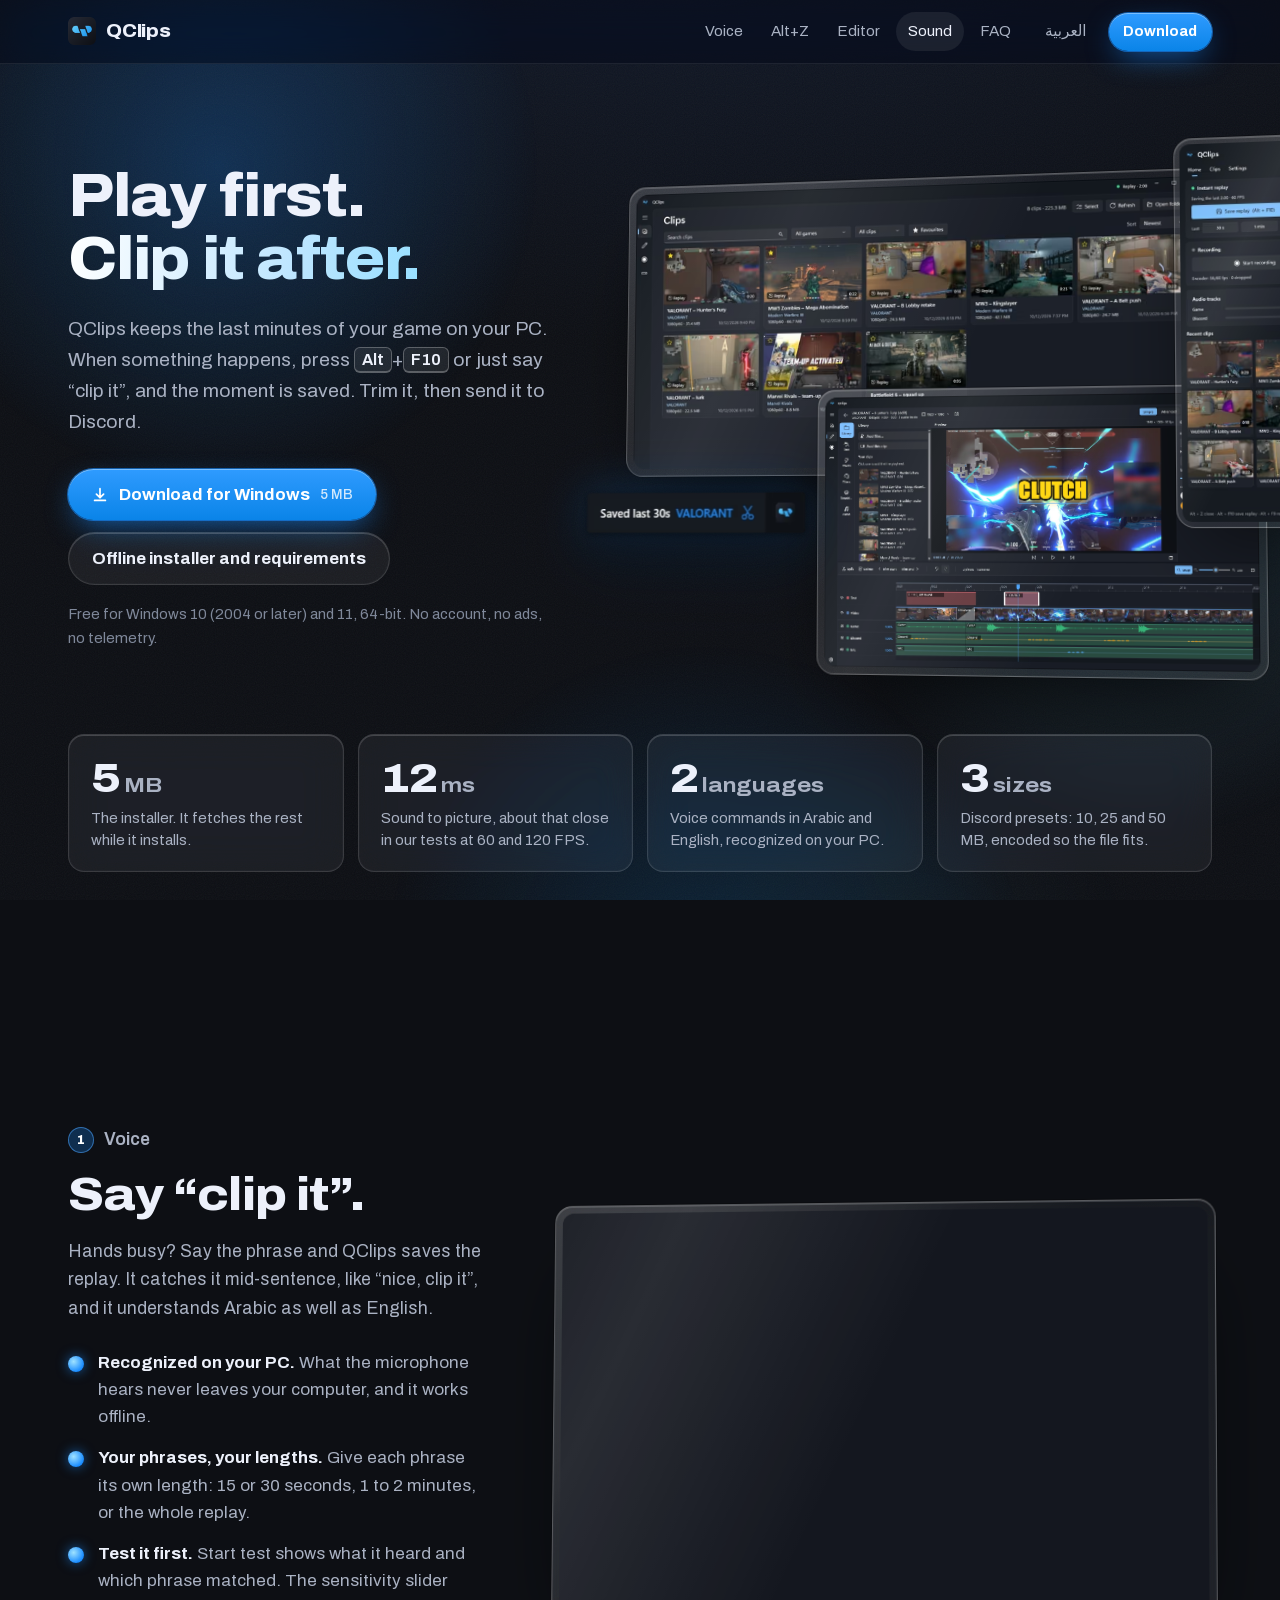
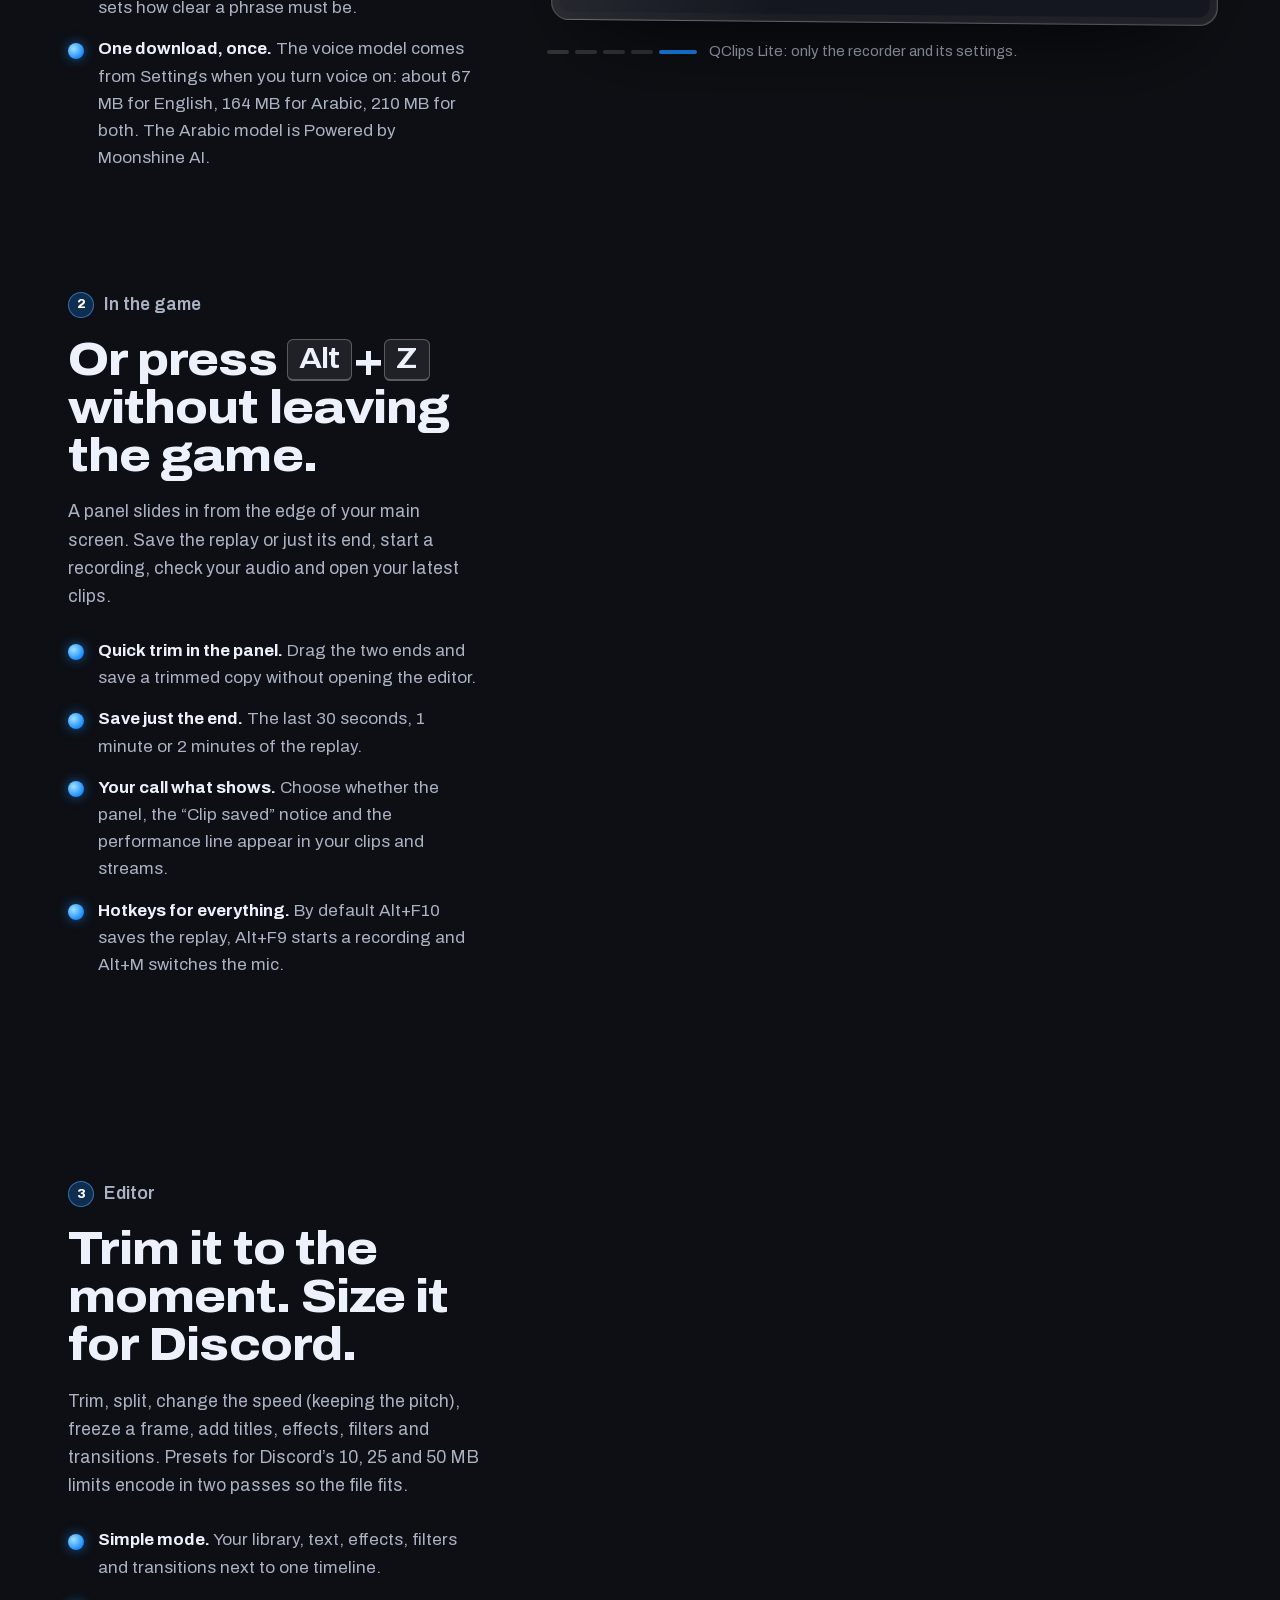
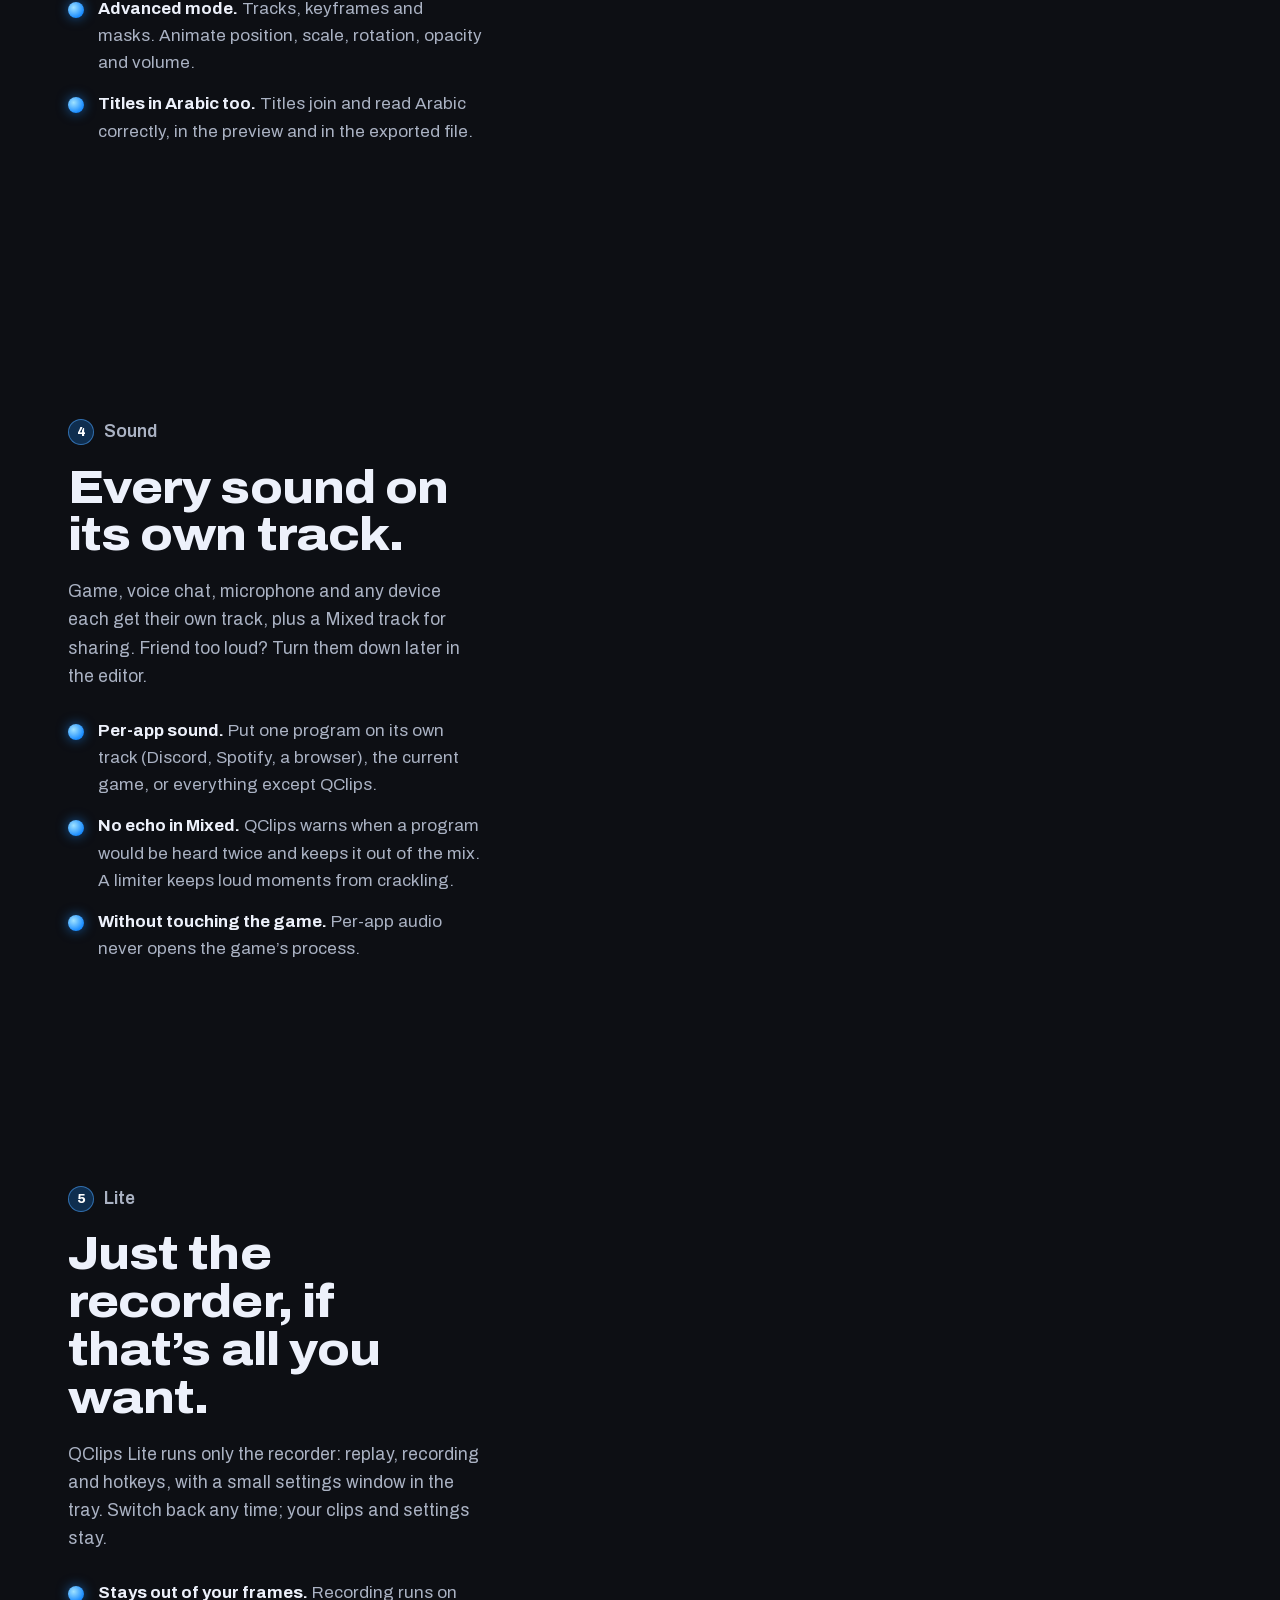
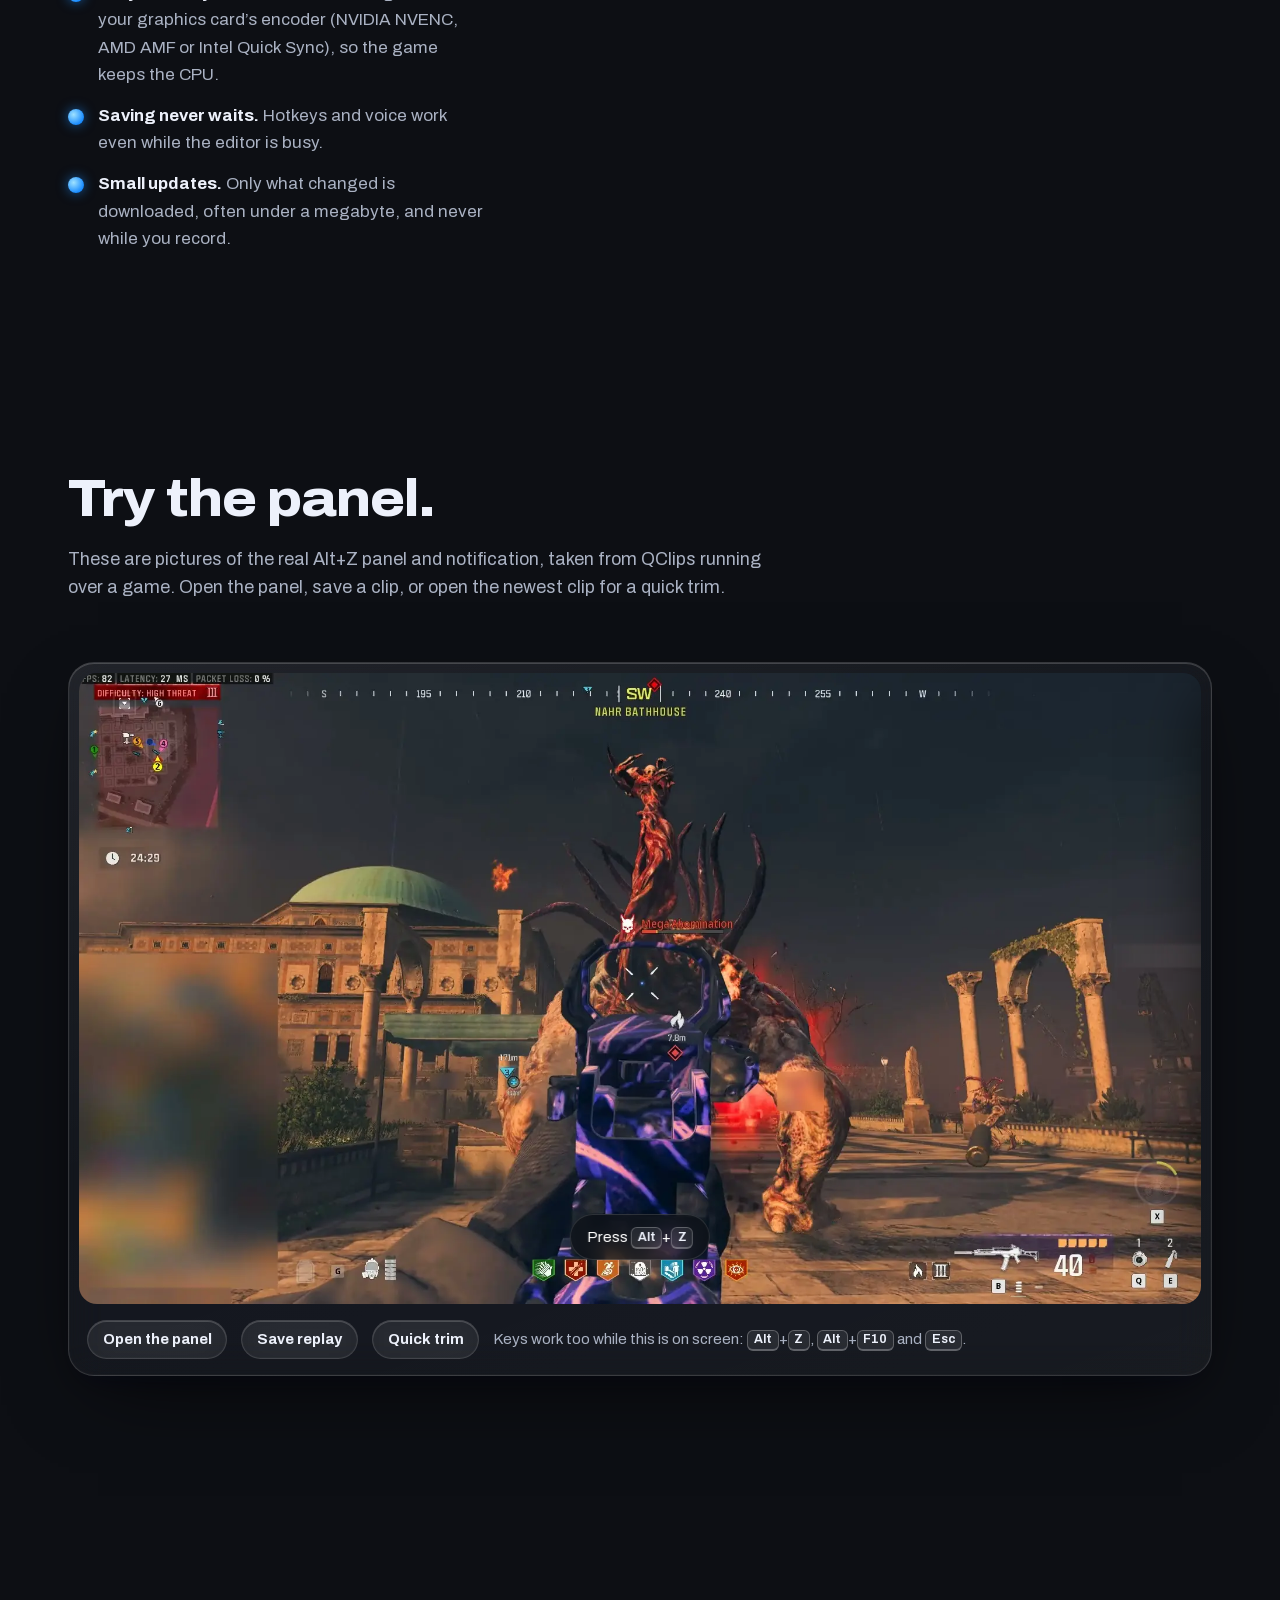
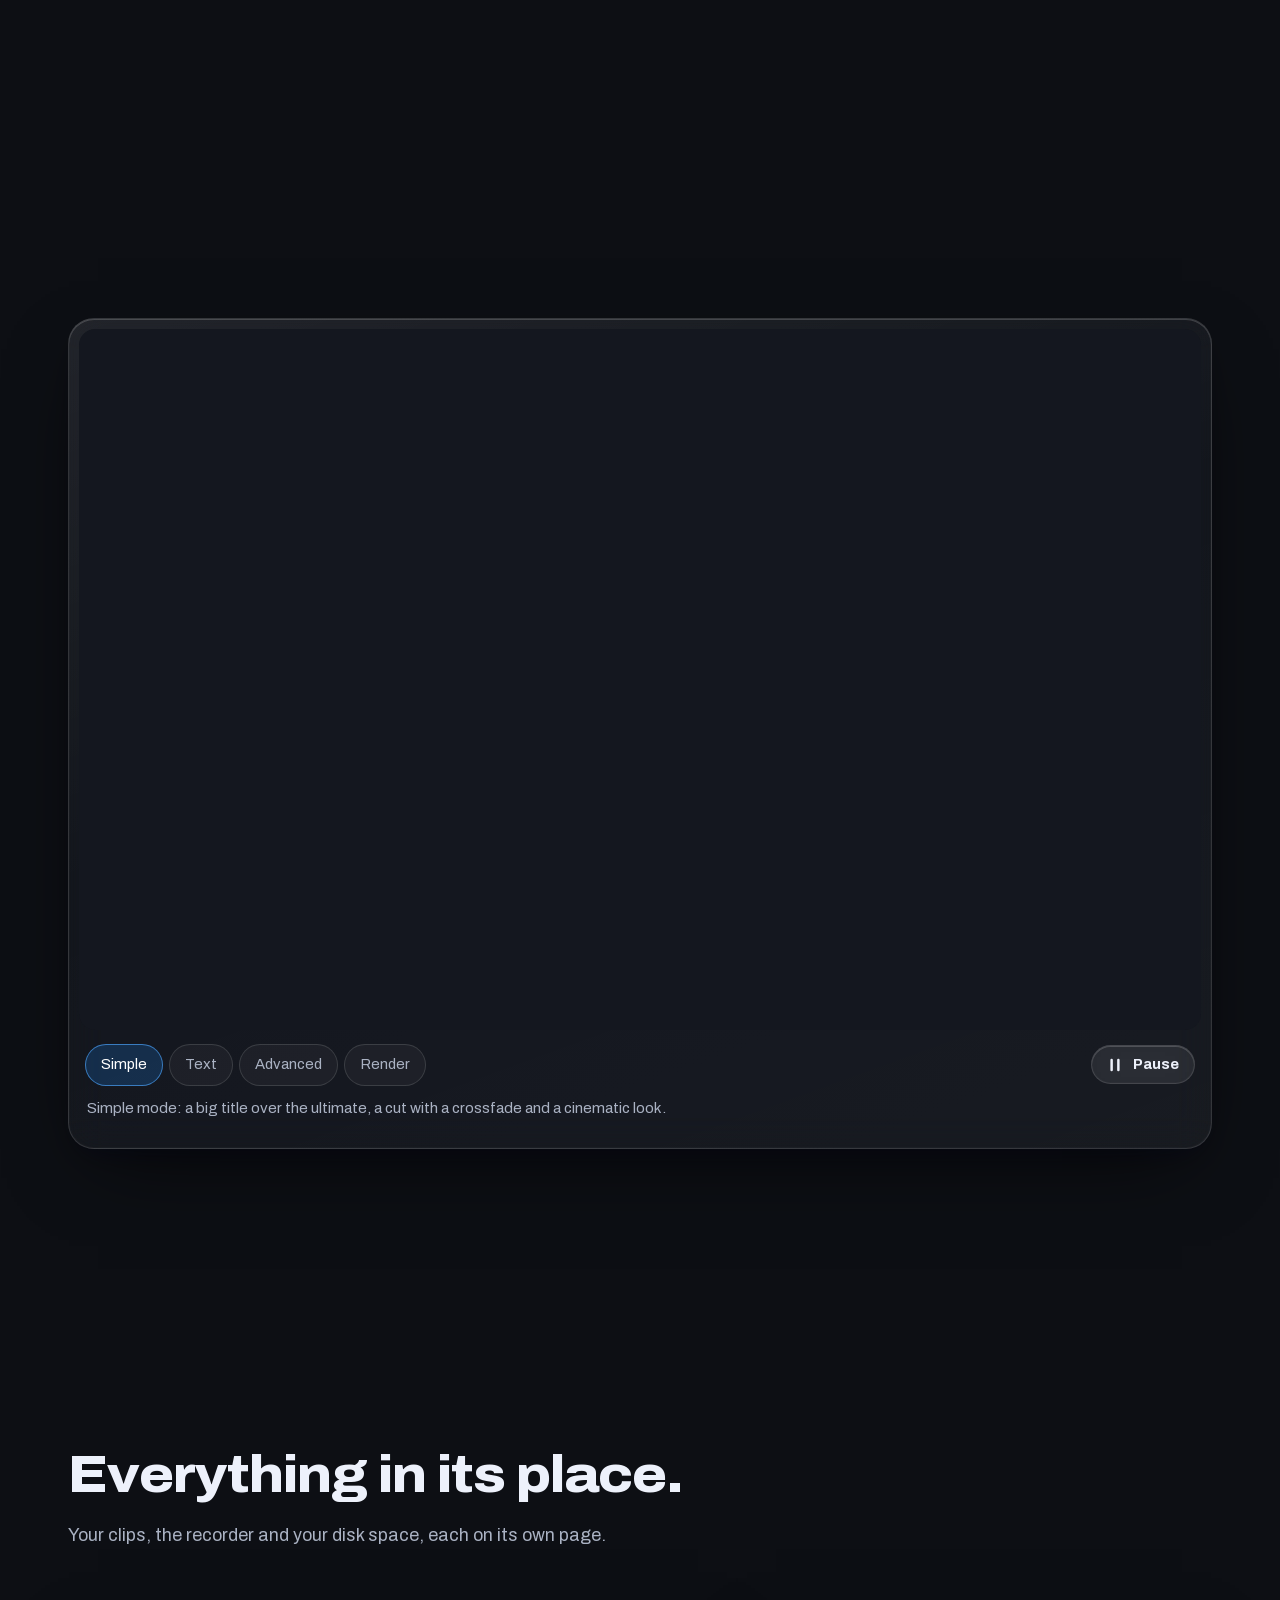
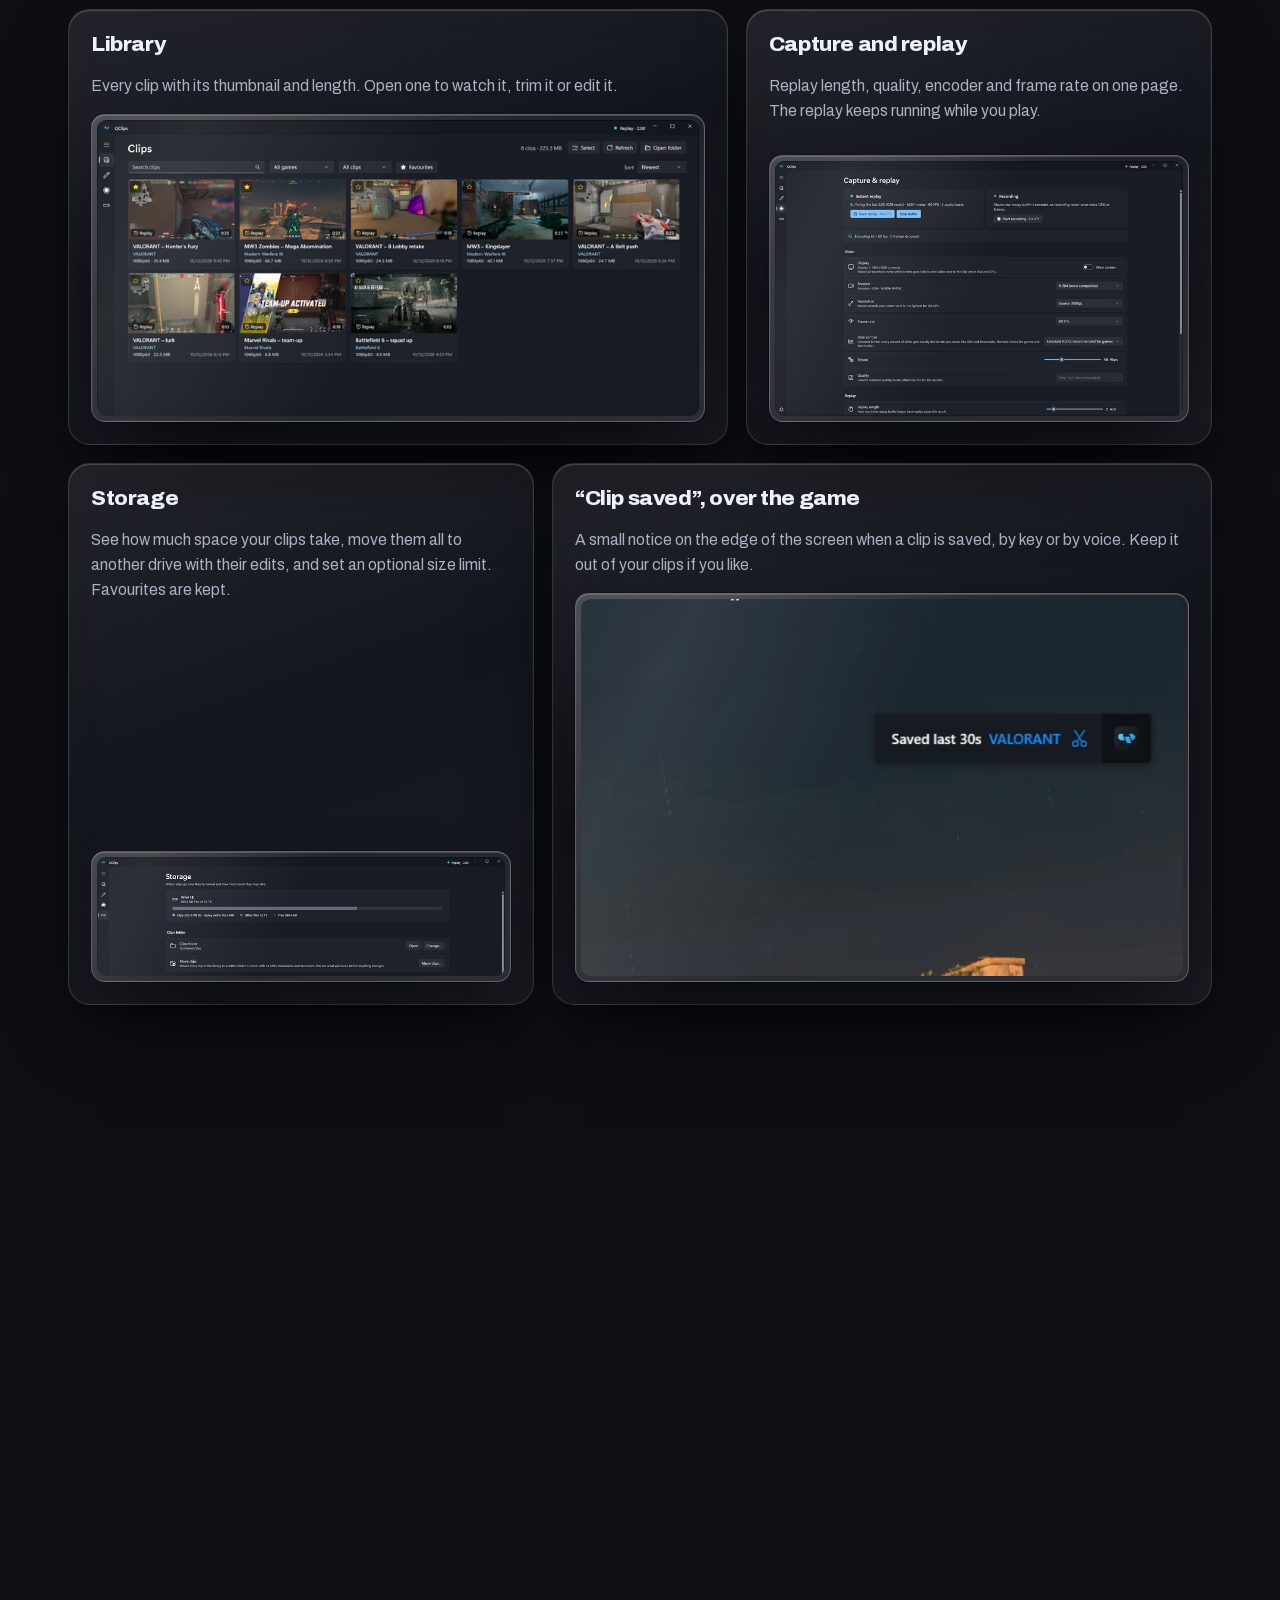
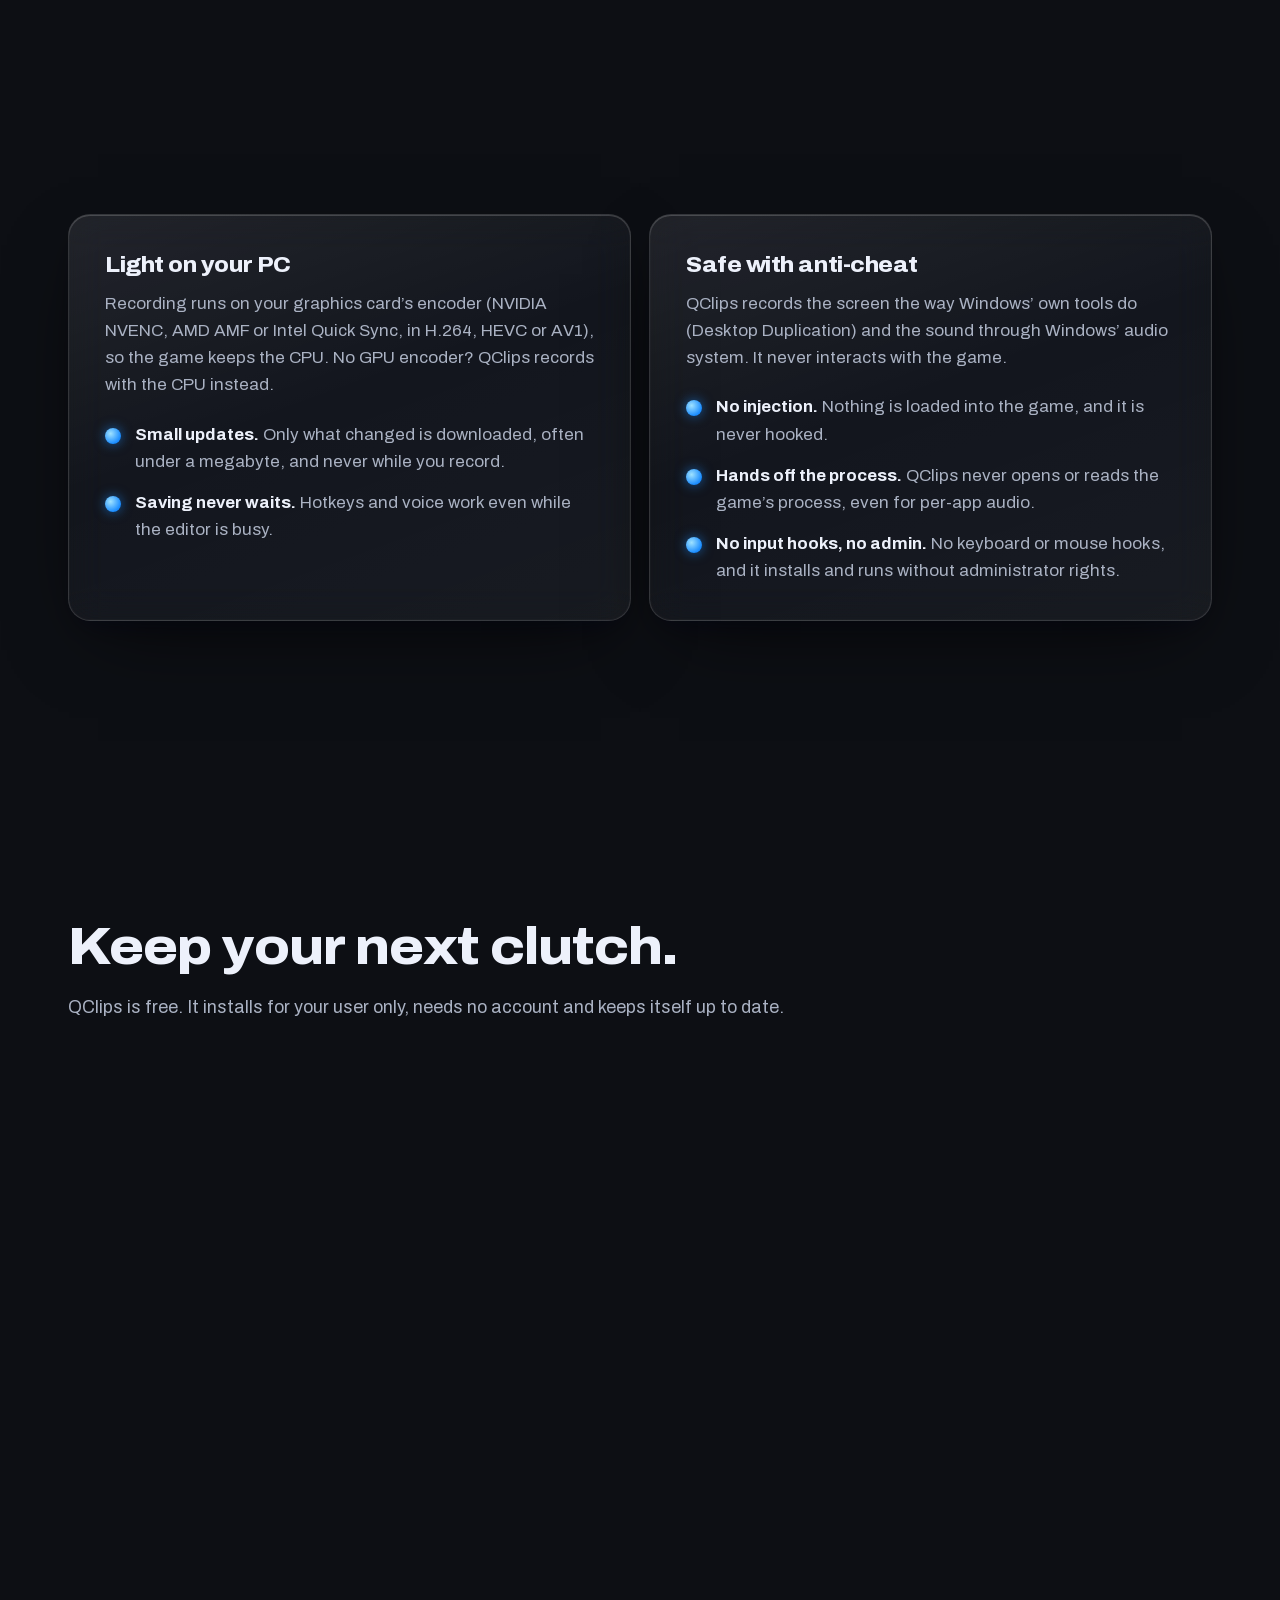
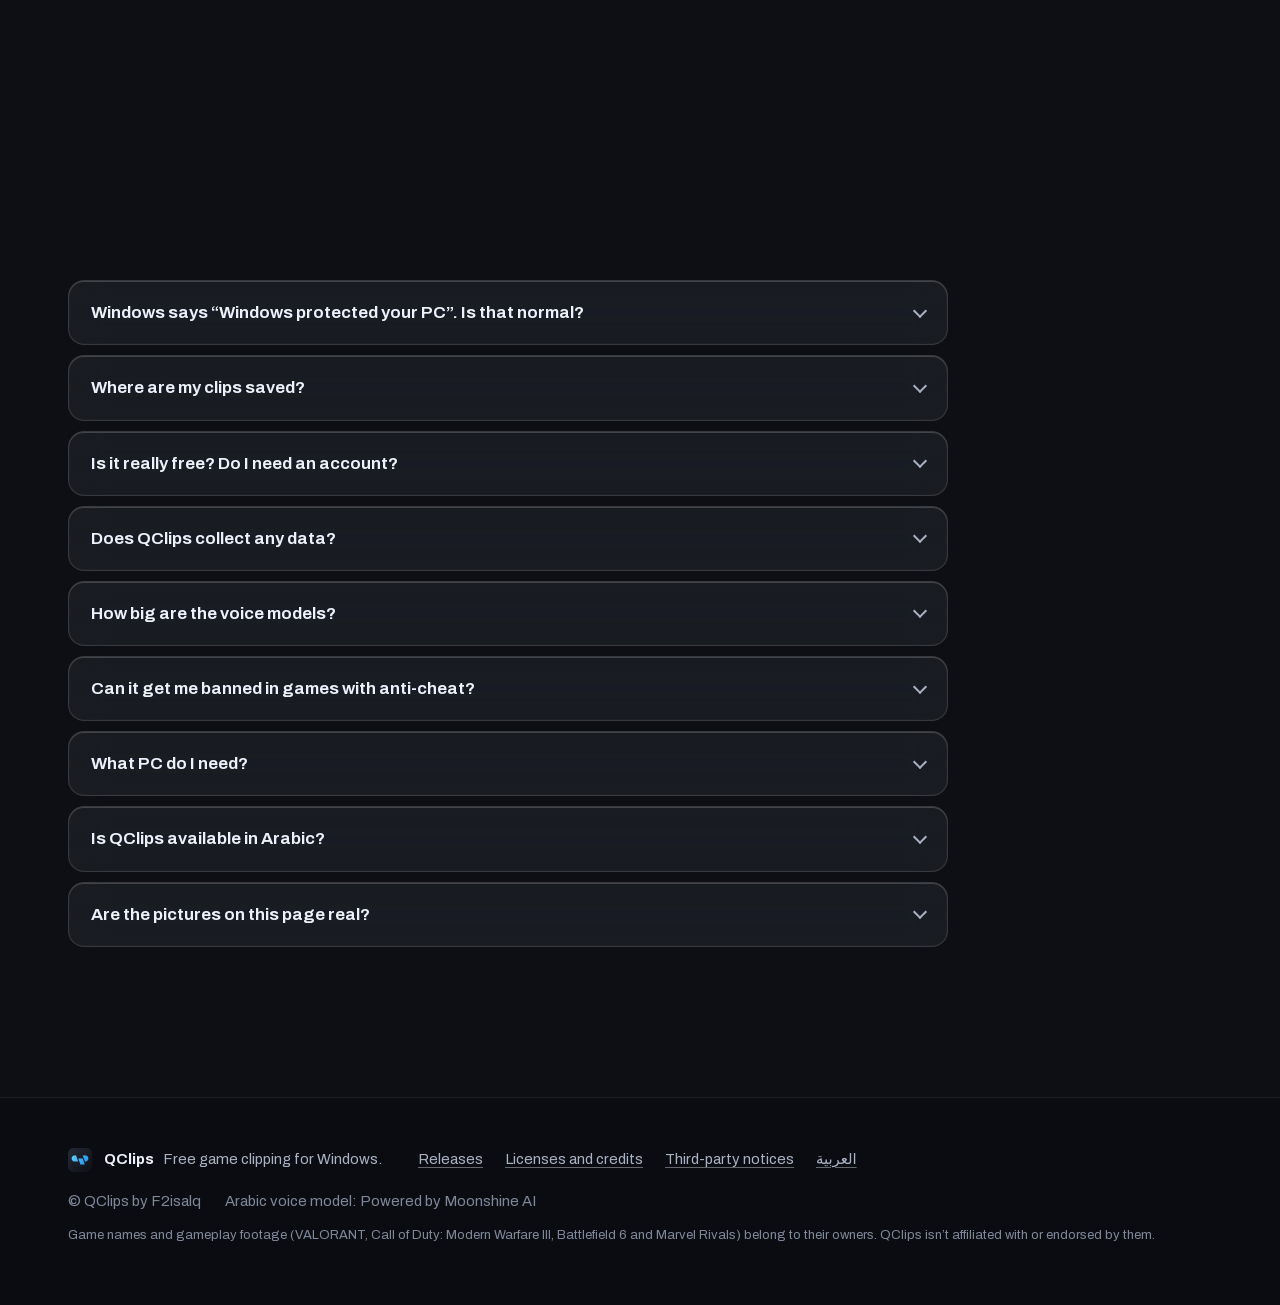
==== index.html @ ebc3fd8f "FAQ: all clips in one folder or a folder per game" ====
<!doctype html>
<html lang="en" dir="ltr">
<head>
<meta charset="utf-8">
<meta name="viewport" content="width=device-width, initial-scale=1">
<title>QClips: play first, clip it after. Free game clipping for Windows</title>
<meta name="description" content="QClips keeps the last minutes of your game on your PC. Press Alt+F10 or say “clip it” and the moment is saved, in Arabic or English. Trim it and size it for Discord. Free, no account, no telemetry.">
<meta name="theme-color" content="#0d0f14">
<meta name="color-scheme" content="dark">
<link rel="icon" href="favicon.ico" sizes="any">
<link rel="icon" href="favicon.svg" type="image/svg+xml">
<link rel="icon" href="favicon-32.png" type="image/png" sizes="32x32">
<link rel="apple-touch-icon" href="apple-touch-icon.png">
<link rel="alternate" hreflang="en" href="./">
<link rel="alternate" hreflang="ar" href="ar/">
<meta property="og:title" content="QClips: play first, clip it after">
<meta property="og:description" content="Free game clipping for Windows. It keeps the last minutes of your game; say “clip it” or press a key to save the moment, then trim it for Discord.">
<meta property="og:type" content="website">
<meta property="og:image" content="img/og.jpg">
<link rel="preload" href="fonts/archivo.woff2" as="font" type="font/woff2" crossorigin>
<link rel="stylesheet" href="css/site.css">
<script src="js/site.js" defer></script>
</head>
<body>
<a class="skip" href="#main">Skip to content</a>
<div class="aurora" aria-hidden="true"><i class="a1"></i><i class="a2"></i><i class="a3"></i><i class="a4"></i></div>

<header class="site-header">
  <div class="wrap">
    <a class="brand" href="./" aria-label="QClips home"><img src="img/logo.png" alt="" width="28" height="28">QClips</a>
    <nav class="nav" id="nav" aria-label="Main">
      <a href="#voice">Voice</a>
      <a href="#overlay">Alt+Z</a>
      <a href="#editor">Editor</a>
      <a href="#audio">Sound</a>
      <a href="#faq">FAQ</a>
    </nav>
    <a class="lang" href="ar/" hreflang="ar" lang="ar">العربية</a>
    <a class="btn primary sm" href="#download">Download</a>
    <button class="menu-btn" type="button" aria-controls="nav" aria-expanded="false" aria-label="Menu">
      <svg viewBox="0 0 20 20" aria-hidden="true"><path d="M3 6h14M3 14h14" stroke="currentColor" stroke-width="1.8" stroke-linecap="round"/></svg>
    </button>
  </div>
</header>

<main id="main">

<!-- Hero: the real app, layered in depth -->
<section class="hero" aria-labelledby="hero-title">
  <div class="wrap">
    <div class="hero-grid">
      <div class="hero-copy">
        <h1 id="hero-title"><span class="l">Play first.</span> <span class="l">Clip it after.</span></h1>
        <p class="lead">QClips keeps the last minutes of your game on your PC. When something happens, press <span class="keys"><kbd>Alt</kbd>+<kbd>F10</kbd></span> or just say “clip it”, and the moment is saved. Trim it, then send it to Discord.</p>
        <div class="cta">
          <a class="btn primary" href="https://github.com/F2isalq/QClips-Releases/releases/latest/download/QClips-Setup.exe">
            <svg viewBox="0 0 20 20" aria-hidden="true"><path d="M10 3v10m0 0l-4-4m4 4l4-4M4 16h12" fill="none" stroke="currentColor" stroke-width="1.9" stroke-linecap="round" stroke-linejoin="round"/></svg>
            Download for Windows <small>5 MB</small></a>
          <a class="btn ghost" href="#download">Offline installer and requirements</a>
        </div>
        <p class="fine">Free for Windows 10 (2004 or later) and 11, 64-bit. No account, no ads, no telemetry.</p>
      </div>

      <div class="stack" role="img" aria-label="Screenshots of QClips: the clip library, the editor with a big “CLUTCH” title over a clip, the Alt+Z panel and the “Saved last 30s” notification.">
        <div class="stack-in" id="stack">
          <div class="layer l-main"><div class="px" data-depth="30"><div class="screen">
            <picture><source type="image/avif" srcset="img/library-800.avif 793w, img/library-1600.avif 1586w" sizes="(max-width: 1060px) 86vw, 640px"><img src="img/library-800.webp" srcset="img/library-800.webp 793w, img/library-1600.webp 1586w" sizes="(max-width: 1060px) 86vw, 640px" width="1586" height="780" alt="" fetchpriority="high"></picture>
          </div></div></div>
          <div class="layer l-ed"><div class="px" data-depth="70"><div class="screen">
            <picture><source type="image/avif" srcset="img/editor-simple-800.avif 793w, img/editor-simple-1600.avif 1586w" sizes="(max-width: 1060px) 66vw, 480px"><img src="img/editor-simple-800.webp" srcset="img/editor-simple-800.webp 793w, img/editor-simple-1600.webp 1586w" sizes="(max-width: 1060px) 66vw, 480px" width="1586" height="993" alt=""></picture>
          </div></div></div>
          <div class="layer l-az"><div class="px" data-depth="110"><div class="screen">
            <picture><source type="image/avif" srcset="img/altz-panel-1x.avif 1x, img/altz-panel-2x.avif 2x"><img src="img/altz-panel-1x.webp" srcset="img/altz-panel-1x.webp 1x, img/altz-panel-2x.webp 2x" width="419" height="1080" alt=""></picture>
          </div></div></div>
          <div class="layer l-toast"><div class="px" data-depth="150"><span class="chip">
            <picture><source type="image/avif" srcset="img/toast.avif"><img src="img/toast.webp" srcset="img/toast.webp" width="344" height="84" alt=""></picture>
          </span></div></div>
        </div>
      </div>
    </div>

    <ul class="facts" aria-label="QClips in numbers">
      <li class="stat" data-reveal style="--i:0"><b><span class="num" data-count="5">5</span><small>MB</small></b><span>The installer. It fetches the rest while it installs.</span></li>
      <li class="stat" data-reveal style="--i:1"><b><span class="num" data-count="12">12</span><small>ms</small></b><span>Sound to picture, about that close in our tests at 60 and 120 FPS.</span></li>
      <li class="stat" data-reveal style="--i:2"><b><span class="num" data-count="2">2</span><small>languages</small></b><span>Voice commands in Arabic and English, recognized on your PC.</span></li>
      <li class="stat" data-reveal style="--i:3"><b><span class="num" data-count="3">3</span><small>sizes</small></b><span>Discord presets: 10, 25 and 50 MB, encoded so the file fits.</span></li>
    </ul>
  </div>
</section>

<!-- The tour: one glass screen that changes as you read -->
<section class="tour" aria-label="What QClips does">
  <div class="wrap tour-grid">
    <div class="steps">

      <article class="step" id="voice" aria-labelledby="voice-title">
        <p class="step-num"><i>1</i>Voice</p>
        <h2 id="voice-title">Say “clip it”.</h2>
        <p>Hands busy? Say the phrase and QClips saves the replay. It catches it mid-sentence, like “nice, clip it”, and it understands Arabic as well as English.</p>
        <ul class="ticks">
          <li><b>Recognized on your PC.</b> What the microphone hears never leaves your computer, and it works offline.</li>
          <li><b>Your phrases, your lengths.</b> Give each phrase its own length: 15 or 30 seconds, 1 to 2 minutes, or the whole replay.</li>
          <li><b>Test it first.</b> Start test shows what it heard and which phrase matched. The sensitivity slider sets how clear a phrase must be.</li>
          <li><b>One download, once.</b> The voice model comes from Settings when you turn voice on: about 67 MB for English, 164 MB for Arabic, 210 MB for both. The Arabic model is Powered by Moonshine AI.</li>
        </ul>
        <div class="shot-sm screen"><picture><source type="image/avif" srcset="img/settings-voice-800.avif 793w, img/settings-voice-1600.avif 1586w" sizes="92vw"><img src="img/settings-voice-800.webp" srcset="img/settings-voice-800.webp 793w, img/settings-voice-1600.webp 1586w" sizes="92vw" width="1586" height="993" loading="lazy" decoding="async" alt="QClips Settings, Voice commands: the phrases “clip it” and “clip that” with their lengths, the microphone, sensitivity and a Start test button."></picture></div>
      </article>

      <article class="step" id="overlay" aria-labelledby="overlay-title">
        <p class="step-num"><i>2</i>In the game</p>
        <h2 id="overlay-title">Or press <span class="keys"><kbd>Alt</kbd>+<kbd>Z</kbd></span> without leaving the game.</h2>
        <p>A panel slides in from the edge of your main screen. Save the replay or just its end, start a recording, check your audio and open your latest clips.</p>
        <ul class="ticks">
          <li><b>Quick trim in the panel.</b> Drag the two ends and save a trimmed copy without opening the editor.</li>
          <li><b>Save just the end.</b> The last 30 seconds, 1 minute or 2 minutes of the replay.</li>
          <li><b>Your call what shows.</b> Choose whether the panel, the “Clip saved” notice and the performance line appear in your clips and streams.</li>
          <li><b>Hotkeys for everything.</b> By default Alt+F10 saves the replay, Alt+F9 starts a recording and Alt+M switches the mic.</li>
        </ul>
        <div class="shot-sm screen"><picture><source type="image/avif" srcset="img/altz-open-960.avif 960w, img/altz-open-1920.avif 1920w" sizes="92vw"><img src="img/altz-open-960.webp" srcset="img/altz-open-960.webp 960w, img/altz-open-1920.webp 1920w" sizes="92vw" width="1920" height="1080" loading="lazy" decoding="async" alt="The Alt+Z panel open on the right edge of the screen over Call of Duty: Modern Warfare III Zombies, with Instant replay, Recording, Audio tracks and Recent clips."></picture></div>
      </article>

      <article class="step" id="editor" aria-labelledby="editor-title">
        <p class="step-num"><i>3</i>Editor</p>
        <h2 id="editor-title">Trim it to the moment. Size it for Discord.</h2>
        <p>Trim, split, change the speed (keeping the pitch), freeze a frame, add titles, effects, filters and transitions. Presets for Discord’s 10, 25 and 50 MB limits encode in two passes so the file fits.</p>
        <ul class="ticks">
          <li><b>Simple mode.</b> Your library, text, effects, filters and transitions next to one timeline.</li>
          <li><b>Advanced mode.</b> Tracks, keyframes and masks. Animate position, scale, rotation, opacity and volume.</li>
          <li><b>Titles in Arabic too.</b> Titles join and read Arabic correctly, in the preview and in the exported file.</li>
        </ul>
        <div class="shot-sm screen"><picture><source type="image/avif" srcset="img/editor-simple-800.avif 793w, img/editor-simple-1600.avif 1586w" sizes="92vw"><img src="img/editor-simple-800.webp" srcset="img/editor-simple-800.webp 793w, img/editor-simple-1600.webp 1586w" sizes="92vw" width="1586" height="993" loading="lazy" decoding="async" alt="The QClips editor in Simple mode: a “CLUTCH” title over a VALORANT clip at Sova’s Hunter’s Fury, a lower third, and a timeline with a cut, a crossfade and the audio tracks."></picture></div>
      </article>

      <article class="step" id="audio" aria-labelledby="audio-title">
        <p class="step-num"><i>4</i>Sound</p>
        <h2 id="audio-title">Every sound on its own track.</h2>
        <p>Game, voice chat, microphone and any device each get their own track, plus a Mixed track for sharing. Friend too loud? Turn them down later in the editor.</p>
        <ul class="ticks">
          <li><b>Per-app sound.</b> Put one program on its own track (Discord, Spotify, a browser), the current game, or everything except QClips.</li>
          <li><b>No echo in Mixed.</b> QClips warns when a program would be heard twice and keeps it out of the mix. A limiter keeps loud moments from crackling.</li>
          <li><b>Without touching the game.</b> Per-app audio never opens the game’s process.</li>
        </ul>
        <div class="shot-sm screen"><picture><source type="image/avif" srcset="img/editor-advanced-800.avif 793w, img/editor-advanced-1600.avif 1586w" sizes="92vw"><img src="img/editor-advanced-800.webp" srcset="img/editor-advanced-800.webp 793w, img/editor-advanced-1600.webp 1586w" sizes="92vw" width="1586" height="993" loading="lazy" decoding="async" alt="The editor in Advanced mode with keyframes on the video and the Mixed, Game, Discord and Mic tracks on the timeline."></picture></div>
      </article>

      <article class="step" id="lite" aria-labelledby="lite-title">
        <p class="step-num"><i>5</i>Lite</p>
        <h2 id="lite-title">Just the recorder, if that’s all you want.</h2>
        <p>QClips Lite runs only the recorder: replay, recording and hotkeys, with a small settings window in the tray. Switch back any time; your clips and settings stay.</p>
        <ul class="ticks">
          <li><b>Stays out of your frames.</b> Recording runs on your graphics card’s encoder (NVIDIA NVENC, AMD AMF or Intel Quick Sync), so the game keeps the CPU.</li>
          <li><b>Saving never waits.</b> Hotkeys and voice work even while the editor is busy.</li>
          <li><b>Small updates.</b> Only what changed is downloaded, often under a megabyte, and never while you record.</li>
        </ul>
        <div class="shot-sm screen"><picture><source type="image/avif" srcset="img/lite-800.avif 593w, img/lite-1600.avif 1186w" sizes="92vw"><img src="img/lite-800.webp" srcset="img/lite-800.webp 593w, img/lite-1600.webp 1186w" sizes="92vw" width="1186" height="793" loading="lazy" decoding="async" alt="QClips Lite: the recorder’s settings window with Instant replay, Recording and the video settings."></picture></div>
      </article>
    </div>

    <div class="stage" id="stage" aria-hidden="true">
      <div class="stage-in">
        <div class="screen">
          <div class="frames">
            <img src="img/settings-voice-1600.webp" srcset="img/settings-voice-800.webp 793w, img/settings-voice-1600.webp 1586w" sizes="(max-width: 1240px) 90vw, 1100px" width="1586" height="993" alt="" decoding="async" class="on" style="--z:1.42;--o:50% 22%" data-cap="Settings, Voice commands: your phrases, their lengths and Start test.">
            <img src="img/altz-open-1920.webp" srcset="img/altz-open-960.webp 960w, img/altz-open-1920.webp 1920w" sizes="(max-width: 1240px) 90vw, 1100px" width="1920" height="1080" alt="" decoding="async" loading="lazy" class="right" style="--z:1.45;--o:100% 25%" data-cap="The Alt+Z panel over a game, on the edge of its screen.">
            <img src="img/editor-simple-1600.webp" srcset="img/editor-simple-800.webp 793w, img/editor-simple-1600.webp 1586w" sizes="(max-width: 1240px) 90vw, 1100px" width="1586" height="993" alt="" decoding="async" loading="lazy" data-cap="The editor, Simple mode: a title over the ultimate.">
            <img src="img/editor-advanced-1600.webp" srcset="img/editor-advanced-800.webp 793w, img/editor-advanced-1600.webp 1586w" sizes="(max-width: 1240px) 90vw, 1100px" width="1586" height="993" alt="" decoding="async" loading="lazy" style="--z:1.6;--o:0 100%" data-cap="Advanced mode: keyframes, and every sound on its own track.">
            <img style="--z:1.12;--o:0 0" src="img/lite-1600.webp" srcset="img/lite-800.webp 593w, img/lite-1600.webp 1186w" sizes="(max-width: 1240px) 90vw, 1100px" width="1186" height="793" alt="" decoding="async" loading="lazy" data-cap="QClips Lite: only the recorder and its settings.">
          </div>
        </div>
        <p class="stage-cap"><span class="dots"><i class="on"></i><i></i><i></i><i></i><i></i></span><span id="stageCap">Settings, Voice commands: your phrases, their lengths and Start test.</span></p>
      </div>
    </div>
  </div>
</section>

<!-- Alt+Z, for real: the captured panel over the captured game -->
<section class="sec" id="try" aria-labelledby="try-title">
  <div class="wrap">
    <div class="sec-head" data-reveal>
      <h2 id="try-title">Try the panel.</h2>
      <p>These are pictures of the real Alt+Z panel and notification, taken from QClips running over a game. Open the panel, save a clip, or open the newest clip for a quick trim.</p>
    </div>
    <div class="glass az" data-reveal>
      <div class="az-screen" id="azScreen">
        <img class="az-game" src="img/altz-scene-960.webp" srcset="img/altz-scene-960.webp 960w, img/altz-scene-1920.webp 1920w" sizes="(max-width: 1240px) 94vw, 1180px" width="1920" height="1080" loading="lazy" decoding="async" alt="">
        <div class="az-player" aria-hidden="true"><img src="img/altz-player-1x.webp" srcset="img/altz-player-1x.webp 1x, img/altz-player-2x.webp 2x" width="1609" height="1080" loading="lazy" decoding="async" alt=""></div>
        <div class="az-panel" aria-hidden="true"><img src="img/altz-panel-1x.webp" srcset="img/altz-panel-1x.webp 1x, img/altz-panel-2x.webp 2x" width="419" height="1080" loading="lazy" decoding="async" alt=""></div>
        <div class="az-toast" aria-hidden="true"><img src="img/toast.webp" srcset="img/toast.webp" width="344" height="84" loading="lazy" decoding="async" alt=""></div>
        <p class="az-hint" aria-hidden="true">Press <kbd>Alt</kbd>+<kbd>Z</kbd></p>
      </div>
      <div class="az-ctl">
        <button class="btn ghost sm" id="azBtn" type="button" aria-pressed="false"><span>Open the panel</span></button>
        <button class="btn ghost sm" id="azSave" type="button">Save replay</button>
        <button class="btn ghost sm" id="azTrim" type="button" aria-pressed="false">Quick trim</button>
        <span>Keys work too while this is on screen: <kbd>Alt</kbd>+<kbd>Z</kbd>, <kbd>Alt</kbd>+<kbd>F10</kbd> and <kbd>Esc</kbd>.</span>
      </div>
      <p class="sr-only" role="status" aria-live="polite" id="azStatus"></p>
    </div>
  </div>
</section>

<!-- The editor, screen by screen -->
<section class="sec" id="editing" aria-labelledby="editing-title">
  <div class="wrap">
    <div class="sec-head" data-reveal>
      <h2 id="editing-title">The editor, screen by screen.</h2>
      <p>Start simple: pick a piece, add a title, choose a look. Switch to Advanced for tracks and keyframes; the edit comes with you. Then render it at the size Discord takes.</p>
    </div>
    <div class="glass reel" id="reel" data-reveal>
      <div class="reel-frames">
        <figure class="on" id="rf1" role="tabpanel" aria-labelledby="rt1" data-cap="Simple mode: a big title over the ultimate, a cut with a crossfade and a cinematic look.">
          <picture><source type="image/avif" srcset="img/editor-simple-800.avif 793w, img/editor-simple-1600.avif 1586w" sizes="(max-width: 1240px) 94vw, 1180px"><img src="img/editor-simple-800.webp" srcset="img/editor-simple-800.webp 793w, img/editor-simple-1600.webp 1586w" sizes="(max-width: 1240px) 94vw, 1180px" width="1586" height="993" loading="lazy" decoding="async" alt="The editor in Simple mode with a “CLUTCH” title over a VALORANT clip and its timeline."></picture>
        </figure>
        <figure id="rf2" role="tabpanel" aria-labelledby="rt2" data-cap="The Text panel: titles, lower thirds, kill feeds, subtitles and more, ready to drop on the clip.">
          <picture><source type="image/avif" srcset="img/editor-text-800.avif 793w, img/editor-text-1600.avif 1586w" sizes="(max-width: 1240px) 94vw, 1180px"><img src="img/editor-text-800.webp" srcset="img/editor-text-800.webp 793w, img/editor-text-1600.webp 1586w" sizes="(max-width: 1240px) 94vw, 1180px" width="1586" height="993" loading="lazy" decoding="async" alt="The Simple editor’s Text panel with its title styles."></picture>
        </figure>
        <figure id="rf3" role="tabpanel" aria-labelledby="rt3" data-cap="Advanced mode: keyframes for zoom and fade on the video, a text track and every audio track.">
          <picture><source type="image/avif" srcset="img/editor-advanced-800.avif 793w, img/editor-advanced-1600.avif 1586w" sizes="(max-width: 1240px) 94vw, 1180px"><img src="img/editor-advanced-800.webp" srcset="img/editor-advanced-800.webp 793w, img/editor-advanced-1600.webp 1586w" sizes="(max-width: 1240px) 94vw, 1180px" width="1586" height="993" loading="lazy" decoding="async" alt="The editor in Advanced mode with keyframes and the Text, Video, Mixed, Game, Discord and Mic tracks."></picture>
        </figure>
        <figure id="rf4" role="tabpanel" aria-labelledby="rt4" data-cap="Render video: Original, High, 1080p60 and Discord 10, 25 and 50 MB.">
          <picture><source type="image/avif" srcset="img/render-800.avif 793w, img/render-1600.avif 1586w" sizes="(max-width: 1240px) 94vw, 1180px"><img src="img/render-800.webp" srcset="img/render-800.webp 793w, img/render-1600.webp 1586w" sizes="(max-width: 1240px) 94vw, 1180px" width="1586" height="993" loading="lazy" decoding="async" alt="The Render video dialog with the Discord 10 MB preset selected."></picture>
        </figure>
      </div>
      <div class="reel-bar">
        <div class="reel-tabs" role="tablist" aria-label="Editor screens">
          <button role="tab" type="button" id="rt1" aria-controls="rf1" aria-selected="true">Simple<i></i></button>
          <button role="tab" type="button" id="rt2" aria-controls="rf2" aria-selected="false" tabindex="-1">Text<i></i></button>
          <button role="tab" type="button" id="rt3" aria-controls="rf3" aria-selected="false" tabindex="-1">Advanced<i></i></button>
          <button role="tab" type="button" id="rt4" aria-controls="rf4" aria-selected="false" tabindex="-1">Render<i></i></button>
        </div>
        <button class="btn ghost sm reel-pause" id="reelPause" type="button" aria-pressed="false">
          <svg class="ic-pause" viewBox="0 0 16 16" aria-hidden="true"><path d="M5 3.5v9M11 3.5v9" stroke="currentColor" stroke-width="2.2" stroke-linecap="round"/></svg>
          <svg class="ic-play" viewBox="0 0 16 16" aria-hidden="true" style="display:none"><path d="M5 3.2v9.6L12.5 8z" fill="currentColor"/></svg>
          <span>Pause</span></button>
      </div>
      <p class="reel-cap" id="reelCap" aria-hidden="true">Simple mode: a big title over the ultimate, a cut with a crossfade and a cinematic look.</p>
    </div>
  </div>
</section>

<!-- The rest of the app -->
<section class="sec" id="app" aria-labelledby="app-title">
  <div class="wrap">
    <div class="sec-head" data-reveal>
      <h2 id="app-title">Everything in its place.</h2>
      <p>Your clips, the recorder and your disk space, each on its own page.</p>
    </div>
    <div class="bento">
      <article class="glass card b-lib" data-reveal data-tilt style="--i:0">
        <h3>Library</h3>
        <p>Every clip with its thumbnail and length. Open one to watch it, trim it or edit it.</p>
        <div class="screen"><picture><source type="image/avif" srcset="img/library-800.avif 793w, img/library-1600.avif 1586w" sizes="(max-width: 1060px) 90vw, 680px"><img src="img/library-800.webp" srcset="img/library-800.webp 793w, img/library-1600.webp 1586w" sizes="(max-width: 1060px) 90vw, 680px" width="1586" height="780" loading="lazy" decoding="async" alt="The QClips library: a grid of clips from VALORANT, Modern Warfare III, Marvel Rivals and Battlefield 6, with thumbnails and lengths."></picture></div>
      </article>
      <article class="glass card b-cap" data-reveal data-tilt style="--i:1">
        <h3>Capture and replay</h3>
        <p>Replay length, quality, encoder and frame rate on one page. The replay keeps running while you play.</p>
        <div class="screen"><picture><source type="image/avif" srcset="img/capture-800.avif 793w, img/capture-1600.avif 1586w" sizes="(max-width: 1060px) 90vw, 480px"><img src="img/capture-800.webp" srcset="img/capture-800.webp 793w, img/capture-1600.webp 1586w" sizes="(max-width: 1060px) 90vw, 480px" width="1586" height="993" loading="lazy" decoding="async" alt="The Capture and replay page with Instant replay on and the video settings."></picture></div>
      </article>
      <article class="glass card b-sto" data-reveal data-tilt style="--i:0">
        <h3>Storage</h3>
        <p>See how much space your clips take, move them all to another drive with their edits, and set an optional size limit. Favourites are kept.</p>
        <div class="screen"><picture><source type="image/avif" srcset="img/storage-800.avif 793w, img/storage-1600.avif 1586w" sizes="(max-width: 1060px) 90vw, 480px"><img src="img/storage-800.webp" srcset="img/storage-800.webp 793w, img/storage-1600.webp 1586w" sizes="(max-width: 1060px) 90vw, 480px" width="1586" height="460" loading="lazy" decoding="async" alt="The Storage page: the space clips take, the clips folder, file names and the storage limit."></picture></div>
      </article>
      <article class="glass card b-lite" data-reveal data-tilt style="--i:1">
        <h3>“Clip saved”, over the game</h3>
        <p>A small notice on the edge of the screen when a clip is saved, by key or by voice. Keep it out of your clips if you like.</p>
        <div class="screen"><picture><source type="image/avif" srcset="img/toast-scene-480.avif 320w, img/toast-scene-960.avif 640w" sizes="(max-width: 1060px) 90vw, 680px"><img src="img/toast-scene-480.webp" srcset="img/toast-scene-480.webp 320w, img/toast-scene-960.webp 640w" sizes="(max-width: 1060px) 90vw, 680px" width="640" height="400" loading="lazy" decoding="async" alt="The “Saved last 30s” notification on the right edge of the screen over a game."></picture></div>
      </article>
    </div>
  </div>
</section>

<!-- Sync, light, safe -->
<section class="sec" id="sync" aria-labelledby="sync-title">
  <div class="wrap">
    <div class="glass sync" data-reveal>
      <div class="sec-head">
        <h2 id="sync-title">In sync wherever you play it.</h2>
        <p>QClips reads the exact moment each piece of sound was captured instead of guessing a delay. In our tests sound and picture stayed within about 12 ms at 60 and 120 FPS, in Windows’ own player, in Discord and across every track.</p>
      </div>
      <div class="cmp" id="cmp" style="--pos:50%">
        <div class="layer before" aria-hidden="true">
          <span class="tag">Guessing the delay</span>
          <div class="g2">
            <div class="labels"><span>Picture</span><span>Sound</span></div>
            <div class="lanes">
              <div class="frames"><b></b><b></b><b></b><b class="hit"></b><b></b><b></b><b></b><b></b><b></b><b class="hit"></b><b></b><b></b><b></b><b></b><b class="hit"></b><b></b><b></b><b></b></div>
              <div class="snd" data-spike="0.264,0.598,0.876"></div>
              <i class="guide" style="--x:19.4%"></i><i class="guide" style="--x:52.8%"></i><i class="guide" style="--x:80.6%"></i>
              <span class="gap">sound lands late</span>
            </div>
          </div>
        </div>
        <div class="layer after" aria-hidden="true">
          <span class="tag">QClips: real capture times</span>
          <div class="g2">
            <div class="labels"><span>Picture</span><span>Sound</span></div>
            <div class="lanes">
              <div class="frames"><b></b><b></b><b></b><b class="hit"></b><b></b><b></b><b></b><b></b><b></b><b class="hit"></b><b></b><b></b><b></b><b></b><b class="hit"></b><b></b><b></b><b></b></div>
              <div class="snd" data-spike="0.194,0.528,0.806"></div>
              <i class="guide" style="--x:19.4%"></i><i class="guide" style="--x:52.8%"></i><i class="guide" style="--x:80.6%"></i>
              <span class="gap">within about 12 ms in our tests</span>
            </div>
          </div>
        </div>
        <div class="knob" aria-hidden="true"></div>
        <input type="range" min="0" max="100" value="50" id="cmpRange" aria-label="Compare guessing the delay (left) with real capture times (right)">
      </div>
      <p class="cap">Drag the handle. The flash in the picture and the bang in the sound should line up.</p>
    </div>

    <div class="cols2" style="margin-top:18px">
      <div class="glass panel" data-reveal style="--i:0">
        <h3>Light on your PC</h3>
        <p>Recording runs on your graphics card’s encoder (NVIDIA NVENC, AMD AMF or Intel Quick Sync, in H.264, HEVC or AV1), so the game keeps the CPU. No GPU encoder? QClips records with the CPU instead.</p>
        <ul class="ticks">
          <li><b>Small updates.</b> Only what changed is downloaded, often under a megabyte, and never while you record.</li>
          <li><b>Saving never waits.</b> Hotkeys and voice work even while the editor is busy.</li>
        </ul>
      </div>
      <div class="glass panel" data-reveal style="--i:1">
        <h3>Safe with anti-cheat</h3>
        <p>QClips records the screen the way Windows’ own tools do (Desktop Duplication) and the sound through Windows’ audio system. It never interacts with the game.</p>
        <ul class="ticks">
          <li><b>No injection.</b> Nothing is loaded into the game, and it is never hooked.</li>
          <li><b>Hands off the process.</b> QClips never opens or reads the game’s process, even for per-app audio.</li>
          <li><b>No input hooks, no admin.</b> No keyboard or mouse hooks, and it installs and runs without administrator rights.</li>
        </ul>
      </div>
    </div>
  </div>
</section>

<!-- Download -->
<section class="sec" id="download" aria-labelledby="dl-title">
  <div class="wrap">
    <div class="sec-head" data-reveal>
      <h2 id="dl-title">Keep your next clutch.</h2>
      <p>QClips is free. It installs for your user only, needs no account and keeps itself up to date.</p>
    </div>
    <div class="dl-grid">
      <div class="glass dl-card rec" data-reveal style="--i:0">
        <span class="badge">Recommended</span>
        <span class="fn">QClips-Setup.exe</span>
        <span class="size"><small>about</small>5<small>MB</small></span>
        <p>Small and quick: it downloads the rest while it installs.</p>
        <a class="btn primary" href="https://github.com/F2isalq/QClips-Releases/releases/latest/download/QClips-Setup.exe">
          <svg viewBox="0 0 20 20" aria-hidden="true"><path d="M10 3v10m0 0l-4-4m4 4l4-4M4 16h12" fill="none" stroke="currentColor" stroke-width="1.9" stroke-linecap="round" stroke-linejoin="round"/></svg>
          Download</a>
      </div>
      <div class="glass dl-card" data-reveal style="--i:1">
        <span class="badge" style="background:rgba(255,255,255,.08);border-color:var(--edge)">Offline</span>
        <span class="fn">QClips-Setup-Offline.exe</span>
        <span class="size"><small>about</small>88<small>MB</small></span>
        <p>Everything inside, for a PC without a good connection.</p>
        <a class="btn ghost" href="https://github.com/F2isalq/QClips-Releases/releases/latest/download/QClips-Setup-Offline.exe">Download offline installer</a>
      </div>
    </div>
    <p class="req" data-reveal>Needs Windows 10 version 2004 or later, or Windows 11, 64-bit. A graphics card with a video encoder is recommended. Voice models download separately from Settings when you turn voice commands on. <a href="https://github.com/F2isalq/QClips-Releases/releases">All releases and what’s new</a></p>
  </div>
</section>

<!-- FAQ -->
<section class="sec faq" id="faq" aria-labelledby="faq-title">
  <div class="wrap">
    <div class="sec-head" data-reveal><h2 id="faq-title">Questions</h2></div>
    <div class="faq-list">
      <details>
        <summary>Windows says “Windows protected your PC”. Is that normal?</summary>
        <div class="a">
          <p>Yes. The installers aren’t code-signed yet, so Windows SmartScreen warns the first time. Click <strong>More info</strong>, then <strong>Run anyway</strong>.</p>
          <p>Download QClips only from this site or its GitHub releases page.</p>
        </div>
      </details>
      <details>
        <summary>Where are my clips saved?</summary>
        <div class="a">
          <p>In your Videos folder, under <code>Videos\QClips\Clips</code>, in a folder for each game or app. To keep them all in one folder instead, pick "All clips in one folder" in Settings, Storage (the game stays in the file name).</p>
          <p>Settings, Storage shows how much space they take, lets you move every clip to another drive with its edits and favourites, and can set an optional size limit (the oldest clips go to the Recycle Bin; favourites are kept).</p>
        </div>
      </details>
      <details>
        <summary>Is it really free? Do I need an account?</summary>
        <div class="a">
          <p>Yes, it’s free, with no ads and no account. There is no cloud and nothing is uploaded: your clips stay on your PC until you share them.</p>
        </div>
      </details>
      <details>
        <summary>Does QClips collect any data?</summary>
        <div class="a">
          <p>No. QClips sends no usage data, analytics or crash reports. It only goes online to check for updates and, if you turn on voice commands, to download the voice model once.</p>
        </div>
      </details>
      <details>
        <summary>How big are the voice models?</summary>
        <div class="a">
          <p>They download once, only if you turn voice commands on: about 67 MB for English, about 164 MB for Arabic, or about 210 MB for both. After that, voice works offline.</p>
        </div>
      </details>
      <details>
        <summary>Can it get me banned in games with anti-cheat?</summary>
        <div class="a">
          <p>QClips doesn’t interact with games at all: no injection, no hooks, it never opens the game’s process and it needs no administrator rights. It captures the screen and sound through Windows, like the built-in Windows tools.</p>
        </div>
      </details>
      <details>
        <summary>What PC do I need?</summary>
        <div class="a">
          <p>Windows 10 version 2004 (build 19041) or later, or Windows 11, 64-bit. A graphics card with a video encoder (NVIDIA NVENC, AMD AMF or Intel Quick Sync) is recommended; without one, QClips records with the CPU. The app takes about 250 MB, plus room for your clips.</p>
        </div>
      </details>
      <details>
        <summary>Is QClips available in Arabic?</summary>
        <div class="a">
          <p>Voice commands understand Arabic and English, and titles in the editor join and read Arabic correctly. <a href="ar/" hreflang="ar">This site is in Arabic too.</a></p>
        </div>
      </details>
      <details>
        <summary>Are the pictures on this page real?</summary>
        <div class="a">
          <p>Yes. Every screen on this page is a real screenshot of QClips, taken on Windows, and the gameplay in it is real too: VALORANT, Call of Duty: Modern Warfare III, Battlefield 6 and Marvel Rivals, recorded by the QClips team. Player names, chat and anything personal are blurred.</p>
        </div>
      </details>
    </div>
  </div>
</section>

</main>

<footer class="site-footer">
  <div class="wrap">
    <p class="f-brand"><img src="img/logo.png" alt="" width="24" height="24" loading="lazy"><span><b>QClips</b> Free game clipping for Windows.</span></p>
    <ul class="f-links">
      <li><a href="https://github.com/F2isalq/QClips-Releases/releases">Releases</a></li>
      <li><a href="licenses.html">Licenses and credits</a></li>
      <li><a href="THIRD-PARTY-NOTICES.txt">Third-party notices</a></li>
      <li><a href="ar/" hreflang="ar" lang="ar">العربية</a></li>
    </ul>
    <p class="credit"><span>© QClips by F2isalq</span> <span>Arabic voice model: Powered by Moonshine AI</span></p>
    <p class="credit owners">Game names and gameplay footage (VALORANT, Call of Duty: Modern Warfare III, Battlefield 6 and Marvel Rivals) belong to their owners. QClips isn’t affiliated with or endorsed by them.</p>
  </div>
</footer>
</body>
</html>
---- css/site.css ----
/* QClips website 4: real screenshots of the app, on frosted glass, over slowly moving light in the logo's blues
   (light cyan #6FD8FF to blue #0A84E8, accent #1A8CFF) on its charcoal (#0D0F14 to #262A36).
   One dark scheme. Archivo (Latin) and Noto Kufi Arabic (Arabic), both OFL, self-hosted.
   Motion: transform and opacity only; nothing moves on its own with prefers-reduced-motion (or ?motion=off). */

@font-face {
  font-family: "Archivo";
  src: url("../fonts/archivo.woff2") format("woff2");
  font-weight: 400 900; font-stretch: 62% 125%; font-style: normal; font-display: swap;
}
@font-face {
  font-family: "Noto Kufi Arabic";
  src: url("../fonts/noto-kufi-arabic.woff2") format("woff2");
  font-weight: 100 900; font-style: normal; font-display: swap;
  unicode-range: U+0600-06FF, U+200C-200F, U+2066-2069, U+25CC;
}

:root {
  --bg: #0d0f14;
  --bg-2: #14171f;
  --text: #edf1fb;
  --muted: #aab2c3;
  --dim: #7f889a;
  --blue: #1a8cff;
  --blue-hi: #4da6ff;
  --cyan: #6fd8ff;
  --deep: #0a84e8;
  --amber: #ffb547;
  --live: #ff5a4a;

  /* glass */
  --glass: rgba(255, 255, 255, .055);
  --glass-2: rgba(255, 255, 255, .085);
  --glass-solid: rgba(20, 23, 31, .92); /* where backdrop-filter is missing */
  --edge: rgba(255, 255, 255, .13);
  --edge-hi: rgba(255, 255, 255, .26);
  --inner: inset 0 1px 0 rgba(255, 255, 255, .16), inset 0 0 0 1px rgba(255, 255, 255, .02);
  --lift: 0 30px 80px -30px rgba(0, 0, 0, .75), 0 12px 30px -18px rgba(5, 10, 30, .9);
  --blur: blur(18px) saturate(150%);

  --font: "Archivo", "Segoe UI", system-ui, sans-serif;
  --font-ar: "Noto Kufi Arabic", "Archivo", "Segoe UI", Tahoma, sans-serif;
  --max: 1240px;
  --gutter: clamp(16px, 4vw, 48px);
  --header-h: 64px;
  --ease: cubic-bezier(.16, 1, .3, 1);
  --r-lg: 22px; --r-md: 16px; --r-sm: 11px;
  /* perfect fourth from 17px */
  --s-1: .8125rem; --s0: 1.0625rem; --s1: 1.4167rem; --s2: 1.889rem; --s3: 2.519rem; --s4: 3.358rem; --s5: 4.477rem;
  color-scheme: dark;
}

*, *::before, *::after { box-sizing: border-box; }
html { -webkit-text-size-adjust: 100%; scroll-padding-top: calc(var(--header-h) + 20px); background: var(--bg); }
body {
  margin: 0; background: transparent; color: var(--text); font-family: var(--font); font-size: var(--s0);
  line-height: 1.6; -webkit-font-smoothing: antialiased; overflow-x: clip; min-height: 100vh;
}
html[lang="ar"] body { font-family: var(--font-ar); font-size: 1.04rem; line-height: 1.9; }
img { display: block; max-width: 100%; height: auto; }
picture { display: contents; }
a { color: var(--text); text-decoration: underline; text-decoration-thickness: 1px; text-underline-offset: .2em; text-decoration-color: rgba(237, 241, 251, .4); }
a:hover { text-decoration-color: var(--blue-hi); text-decoration-thickness: 2px; }
:focus-visible { outline: 2px solid var(--blue-hi); outline-offset: 3px; border-radius: 6px; }
button { font: inherit; color: inherit; }
[hidden] { display: none !important; }
.sr-only { position: absolute !important; width: 1px; height: 1px; padding: 0; margin: -1px; overflow: hidden; clip: rect(0 0 0 0); white-space: nowrap; border: 0; }
.num { font-variant-numeric: tabular-nums; }
.keys { white-space: nowrap; direction: ltr; unicode-bidi: isolate; }
.ltr { direction: ltr; unicode-bidi: isolate; }
.wrap { width: 100%; max-width: var(--max); margin: 0 auto; padding-inline: var(--gutter); }
.skip { position: absolute; inset-inline-start: 12px; top: -80px; z-index: 300; background: var(--blue); color: #fff; padding: 10px 16px; font-weight: 700; border-radius: 8px; }
.skip:focus { top: 12px; }
kbd {
  font-family: inherit; font-size: .82em; font-weight: 650; display: inline-block; line-height: 1.25;
  padding: .1em .45em .12em; border: 1px solid var(--edge-hi); border-bottom-width: 2px; border-radius: 6px;
  background: rgba(255, 255, 255, .08); color: var(--text); vertical-align: .08em; direction: ltr; unicode-bidi: isolate;
}
code { font-family: inherit; font-size: .95em; background: rgba(255, 255, 255, .08); padding: .05em .4em; border-radius: 5px; direction: ltr; unicode-bidi: isolate; }

/* ---------- the light behind everything ---------- */
.aurora { position: fixed; inset: 0; z-index: -1; overflow: hidden; pointer-events: none; background: radial-gradient(120% 80% at 50% -10%, #121a2b 0%, var(--bg) 60%); }
.aurora i {
  position: absolute; width: 70vmax; height: 70vmax; border-radius: 50%; opacity: .5;
  background: radial-gradient(closest-side, var(--c) 0%, transparent 72%);
  animation: drift var(--t) ease-in-out infinite alternate; will-change: transform;
}
.aurora .a1 { --c: rgba(26, 140, 255, .5); --t: 26s; left: -18vmax; top: -22vmax; }
.aurora .a2 { --c: rgba(111, 216, 255, .32); --t: 32s; right: -24vmax; top: 8vh; animation-delay: -9s; }
.aurora .a3 { --c: rgba(10, 132, 232, .34); --t: 38s; left: 20vw; bottom: -40vmax; animation-delay: -17s; }
.aurora .a4 { --c: rgba(111, 216, 255, .1); --t: 44s; right: 4vw; bottom: -30vmax; width: 50vmax; height: 50vmax; animation-delay: -5s; }
.aurora::after { /* fine grain keeps the gradients from banding */
  content: ""; position: absolute; inset: 0; opacity: .05;
  background-image: url("data:image/svg+xml,%3Csvg xmlns='http://www.w3.org/2000/svg' width='160' height='160'%3E%3Cfilter id='n'%3E%3CfeTurbulence type='fractalNoise' baseFrequency='.9' numOctaves='2' stitchTiles='stitch'/%3E%3C/filter%3E%3Crect width='160' height='160' filter='url(%23n)'/%3E%3C/svg%3E");
}
@keyframes drift {
  0% { transform: translate3d(0, 0, 0) scale(1); }
  50% { transform: translate3d(8vw, 6vh, 0) scale(1.12); }
  100% { transform: translate3d(-6vw, 10vh, 0) scale(.94); }
}

/* ---------- glass ---------- */
.glass {
  background: linear-gradient(160deg, rgba(255, 255, 255, .09), rgba(255, 255, 255, .03) 46%, rgba(255, 255, 255, .05));
  border: 1px solid var(--edge); border-radius: var(--r-lg);
  box-shadow: var(--inner), var(--lift);
  -webkit-backdrop-filter: var(--blur); backdrop-filter: var(--blur);
}
@supports not ((backdrop-filter: blur(1px)) or (-webkit-backdrop-filter: blur(1px))) {
  .glass, .site-header, .btn.ghost, .stat, .faq details, .menu-open .nav { background: var(--glass-solid) !important; }
}

/* a real screenshot presented as a floating glass screen */
.screen {
  position: relative; margin: 0; padding: 7px; border-radius: 18px;
  background: linear-gradient(150deg, rgba(255, 255, 255, .16), rgba(255, 255, 255, .04) 40%, rgba(255, 255, 255, .08));
  border: 1px solid var(--edge-hi);
  box-shadow: var(--inner), 0 40px 90px -35px rgba(0, 0, 0, .85), 0 0 0 1px rgba(0, 0, 0, .25);
  -webkit-backdrop-filter: var(--blur); backdrop-filter: var(--blur);
}
.screen img { border-radius: 12px; width: 100%; background: #14171f; }
.screen::after { /* a sheen across the glass, moved by the pointer tilt */
  content: ""; position: absolute; inset: 0; border-radius: inherit; pointer-events: none;
  background: linear-gradient(115deg, transparent 30%, rgba(255, 255, 255, .09) 45%, transparent 60%);
  background-size: 250% 100%; background-position: var(--sheen, 70%) 0; mix-blend-mode: screen;
}
.tilt { transform-style: preserve-3d; transition: transform .6s var(--ease); }

/* ---------- header ---------- */
.site-header {
  position: sticky; top: 0; z-index: 100; height: var(--header-h);
  background: rgba(6, 10, 22, .55); border-bottom: 1px solid rgba(255, 255, 255, .08);
  -webkit-backdrop-filter: blur(16px) saturate(160%); backdrop-filter: blur(16px) saturate(160%);
}
.site-header .wrap { height: 100%; display: flex; align-items: center; gap: 22px; }
.brand { display: inline-flex; align-items: center; gap: 10px; font-weight: 800; font-size: 1.12rem; font-stretch: 112%; text-decoration: none; letter-spacing: -.01em; }
.brand img { width: 28px; height: 28px; }
.nav { display: flex; gap: 4px; margin-inline-start: auto; }
.nav a { text-decoration: none; color: var(--muted); padding: 7px 12px; border-radius: 999px; font-size: .95rem; transition: color .2s, background-color .2s; }
.nav a:hover, .nav a[aria-current="true"] { color: var(--text); background: rgba(255, 255, 255, .07); }
.lang { text-decoration: none; color: var(--muted); font-size: .95rem; }
.lang:hover { color: var(--text); }
.menu-btn { display: none; width: 42px; height: 42px; border-radius: 12px; border: 1px solid var(--edge); background: rgba(255, 255, 255, .05); cursor: pointer; place-items: center; }
.menu-btn svg { width: 20px; height: 20px; }

/* ---------- buttons ---------- */
.btn {
  position: relative; display: inline-flex; align-items: center; justify-content: center; gap: .6em; min-height: 48px;
  padding: .7em 1.35em; border-radius: 999px; font-weight: 700; text-decoration: none; cursor: pointer; border: 0;
  transition: transform .25s var(--ease), box-shadow .25s, background-color .25s;
}
.btn small { font-weight: 500; opacity: .8; font-size: .82em; }
.btn.primary {
  color: #fff; background: linear-gradient(180deg, #2f9bff, #0a84e8);
  box-shadow: inset 0 1px 0 rgba(255, 255, 255, .35), 0 10px 30px -8px rgba(26, 140, 255, .7), 0 0 0 1px rgba(26, 140, 255, .6);
}
.btn.primary:hover { transform: translateY(-1px); box-shadow: inset 0 1px 0 rgba(255, 255, 255, .4), 0 16px 40px -10px rgba(26, 140, 255, .85), 0 0 0 1px rgba(77, 166, 255, .8); text-decoration: none; }
.btn.ghost { color: var(--text); background: rgba(255, 255, 255, .06); border: 1px solid var(--edge); box-shadow: var(--inner); -webkit-backdrop-filter: var(--blur); backdrop-filter: var(--blur); }
.btn.ghost:hover { background: rgba(255, 255, 255, .1); text-decoration: none; }
.btn.sm { min-height: 38px; padding: .45em 1em; font-size: .92rem; }
.btn svg { width: 18px; height: 18px; flex: none; }

/* ---------- type ---------- */
h1, h2, h3 { margin: 0; font-weight: 800; letter-spacing: -.02em; line-height: 1.04; font-stretch: 112%; }
html[lang="ar"] h1, html[lang="ar"] h2, html[lang="ar"] h3 { letter-spacing: 0; line-height: 1.35; font-weight: 800; }
h1 { font-size: clamp(2.5rem, 4.7vw, 4.5rem); font-stretch: 110%; }
h2 { font-size: clamp(2rem, 4vw, var(--s4)); }
h3 { font-size: var(--s1); line-height: 1.2; font-stretch: 105%; }
h1 kbd, h2 kbd { font-size: .62em; vertical-align: .22em; padding: .05em .4em .08em; border-radius: .22em; }
p { margin: 0; }
.lead { font-size: clamp(1.08rem, 1.5vw, 1.25rem); color: var(--muted); max-width: 34em; }
.sec { position: relative; padding-block: clamp(80px, 12vw, 150px); }
.sec-head { max-width: 760px; margin-bottom: clamp(36px, 5vw, 60px); }
.sec-head p { margin-top: 18px; color: var(--muted); font-size: 1.12rem; max-width: 40em; }
.sec-head.center { margin-inline: auto; text-align: center; }
.sec-head.center p { margin-inline: auto; }

/* ---------- hero ---------- */
.hero { position: relative; padding-top: clamp(40px, 7vw, 90px); padding-bottom: clamp(40px, 6vw, 80px); }
.hero-grid { display: grid; grid-template-columns: minmax(0, 9fr) minmax(0, 11fr); gap: clamp(24px, 4vw, 56px); align-items: center; }
.hero h1 .l { display: block; }
.hero h1 .l + .l { background: linear-gradient(100deg, #fff 0%, #bfe6ff 45%, #6fd8ff 100%); -webkit-background-clip: text; background-clip: text; color: transparent; }
.hero .lead { margin-top: 24px; }
.cta { display: flex; flex-wrap: wrap; gap: 12px; margin-top: 32px; }
.fine { margin-top: 18px; color: var(--dim); font-size: .92rem; }

.stack { position: relative; aspect-ratio: 16 / 12; perspective: 1800px; width: calc(100% + 6vw); }
.stack-in { position: absolute; inset: 0; transform-style: preserve-3d; transform: rotateX(var(--rx, 4deg)) rotateY(var(--ry, -10deg)); }
.stack .layer { position: absolute; transform-style: preserve-3d; will-change: transform; }
.stack .l-main { left: 0; top: 4%; width: 88%; }
.stack .l-ed { left: 30%; top: 46%; width: 66%; }
.stack .l-az { right: -6%; top: -2%; width: 23%; }
.stack .l-toast { left: -8%; top: 64%; width: 40%; }
.stack .l-main .screen { transform: translateZ(-40px); }
.stack .l-ed .screen { transform: translateZ(60px); }
.stack .l-az .screen { transform: translateZ(120px); padding: 5px; }
.stack .l-az img { border-radius: 9px; }
.stack .l-toast .chip { transform: translateZ(170px); }
html[dir="rtl"] .stack-in { transform: rotateX(var(--rx, 4deg)) rotateY(var(--ry, 10deg)); }

/* entrance: the screens come in from depth and settle (only with motion) */
.js:not(.rm) .stack .layer { animation: settle 1.5s var(--ease) both; animation-delay: var(--d, 0s); }
.js:not(.rm) .stack .l-main { --from: translate3d(-6%, 10%, -300px) rotateY(18deg); --d: .1s; }
.js:not(.rm) .stack .l-ed { --from: translate3d(14%, 30%, -120px) rotateX(-14deg); --d: .35s; }
.js:not(.rm) .stack .l-az { --from: translate3d(60%, -6%, 0) ; --d: .6s; }
.js:not(.rm) .stack .l-toast { --from: translate3d(-30%, 0, 0) scale(.9); --d: 1.25s; }
@keyframes settle { from { opacity: 0; transform: var(--from); } to { opacity: 1; transform: none; } }
.js:not(.rm) .hero-copy > * { animation: rise 1s var(--ease) both; }
.js:not(.rm) .hero-copy > :nth-child(2) { animation-delay: .1s; }
.js:not(.rm) .hero-copy > :nth-child(3) { animation-delay: .2s; }
.js:not(.rm) .hero-copy > :nth-child(4) { animation-delay: .3s; }
@keyframes rise { from { opacity: 0; transform: translateY(18px); } to { opacity: 1; transform: none; } }

/* the "Clip saved" notification: the app's own picture on a glass chip */
.chip { display: block; filter: drop-shadow(0 18px 30px rgba(0, 0, 0, .55)) drop-shadow(0 0 24px rgba(26, 140, 255, .25)); }
.chip img { width: 100%; }

/* ---------- facts ---------- */
.facts { margin-top: clamp(40px, 6vw, 72px); display: grid; grid-template-columns: repeat(4, minmax(0, 1fr)); gap: 14px; list-style: none; padding: 0; }
.stat { padding: 22px 22px 20px; border-radius: var(--r-md); background: var(--glass); border: 1px solid var(--edge); box-shadow: var(--inner); -webkit-backdrop-filter: var(--blur); backdrop-filter: var(--blur); }
.stat b { display: block; font-size: clamp(1.9rem, 3.2vw, 2.6rem); font-weight: 800; font-stretch: 115%; line-height: 1.05; letter-spacing: -.02em; font-variant-numeric: tabular-nums; }
.stat b small { font-size: .5em; font-weight: 700; margin-inline-start: .2em; color: var(--muted); letter-spacing: 0; }
.stat > span { display: block; margin-top: 8px; color: var(--muted); font-size: .93rem; line-height: 1.45; }

/* ---------- reveal on scroll ---------- */
.js:not(.rm) [data-reveal] { opacity: 0; transform: translate3d(0, 28px, 0); transition: opacity .9s var(--ease), transform 1.1s var(--ease); transition-delay: calc(var(--i, 0) * 90ms); }
.js:not(.rm) [data-reveal].in { opacity: 1; transform: none; }

/* ---------- the tour: steps on one side, one glass screen that changes ---------- */
.tour { padding-top: clamp(60px, 8vw, 110px); }
.tour-grid { display: grid; grid-template-columns: minmax(0, 5fr) minmax(0, 8fr); gap: clamp(28px, 5vw, 72px); }
.steps { display: flex; flex-direction: column; }
.step { min-height: 92vh; display: flex; flex-direction: column; justify-content: center; padding-block: 40px; scroll-margin-top: var(--header-h); }
.step:first-child { min-height: 80vh; }
.step h2 { font-size: clamp(2rem, 3.6vw, 3rem); }
.step > p { margin-top: 18px; color: var(--muted); font-size: 1.1rem; }
.step .ticks { margin-top: 26px; }
.step-num { display: inline-flex; align-items: center; gap: 10px; margin-bottom: 18px; color: var(--muted); font-size: .92rem; font-weight: 600; }
.step-num i { width: 26px; height: 26px; border-radius: 50%; display: grid; place-items: center; font-style: normal; font-size: .8rem; font-weight: 800; color: #fff; background: rgba(26, 140, 255, .25); border: 1px solid rgba(77, 166, 255, .55); }
.step .shot-sm { display: none; margin-top: 28px; }
.stage { position: sticky; top: calc(var(--header-h) + 6vh); height: calc(88vh - var(--header-h)); display: flex; align-items: center; }
.stage-in { position: relative; width: 100%; perspective: 1400px; }
.stage .screen { transform: rotateY(-4deg) rotateX(2deg); }
html[dir="rtl"] .stage .screen { transform: rotateY(4deg) rotateX(2deg); }
.stage .frames { position: relative; aspect-ratio: 16 / 10; border-radius: 12px; overflow: hidden; background: #14171f; }
.stage .frames img { position: absolute; inset: 0; width: 100%; height: 100%; object-fit: cover; object-position: top left; border-radius: 0; opacity: 0; transform-origin: var(--o, 0 0); transform: scale(calc(var(--z, 1) * 1.06)); transition: opacity .7s var(--ease), transform 1.4s var(--ease); }
.stage .frames img.on { opacity: 1; transform: scale(var(--z, 1)); }
.stage .frames img.right { object-position: right center; }
.stage-cap { margin-top: 18px; display: flex; align-items: center; gap: 12px; color: var(--muted); font-size: .93rem; min-height: 1.6em; }
.dots { display: flex; gap: 6px; }
.dots i { width: 22px; height: 4px; border-radius: 4px; background: rgba(255, 255, 255, .16); transition: background-color .4s, width .4s var(--ease); }
.dots i.on { background: var(--blue); width: 38px; }

.ticks { list-style: none; padding: 0; margin: 0; display: grid; gap: 14px; }
.ticks li { position: relative; padding-inline-start: 30px; color: var(--muted); }
.ticks li b { color: var(--text); font-weight: 700; }
.ticks li::before { content: ""; position: absolute; inset-inline-start: 0; top: .42em; width: 16px; height: 16px; border-radius: 50%; background: radial-gradient(circle at 35% 35%, #9fe2ff, var(--blue) 70%); box-shadow: 0 0 12px rgba(26, 140, 255, .6); }
html[lang="ar"] .ticks li::before { top: .62em; }

/* ---------- Alt+Z, over a game ---------- */
.az, .reel { max-width: min(100%, calc((100vh - 150px) * 1.6)); margin-inline: auto; }
.az { padding: 10px; border-radius: 26px; }
.az-screen { position: relative; aspect-ratio: 16 / 9; border-radius: 18px; overflow: hidden; background: #14171f; isolation: isolate; direction: ltr; }
.az-screen > img { position: absolute; inset: 0; width: 100%; height: 100%; object-fit: cover; }
.az-screen .az-game { transition: filter .6s var(--ease), transform 1.2s var(--ease); }
.az-screen.open .az-game { filter: brightness(.82); }
.az-panel, .az-player { position: absolute; top: 0; bottom: 0; height: 100%; transition: transform .55s cubic-bezier(.2, .9, .25, 1), opacity .4s; }
.az-panel { right: 0; width: auto; transform: translateX(104%); box-shadow: -30px 0 60px -20px rgba(0, 0, 0, .6); }
.az-panel img, .az-player img { height: 100%; width: auto; max-width: none; }
.az-screen.open .az-panel { transform: none; }
.az-player { right: 0; opacity: 0; transform: translateX(6%); pointer-events: none; }
.az-screen.trim .az-player { opacity: 1; transform: none; }
.az-toast { position: absolute; right: .6%; top: 13.5%; width: 16.9%; transform: translateX(110%); transition: transform .5s cubic-bezier(.2, .9, .25, 1); }
.az-toast img { width: 100%; }
.az-screen.saved .az-toast { transform: none; }
.az-hint { position: absolute; left: 50%; bottom: 7%; transform: translateX(-50%); padding: 10px 16px; border-radius: 999px; background: rgba(13, 15, 20, .6); border: 1px solid var(--edge); color: #fff; font-size: .95rem; -webkit-backdrop-filter: blur(10px); backdrop-filter: blur(10px); transition: opacity .3s; white-space: nowrap; }
.az-screen.open .az-hint { opacity: 0; }
.az-ctl { display: flex; flex-wrap: wrap; align-items: center; gap: 10px 14px; padding: 16px 8px 6px; color: var(--muted); font-size: .95rem; }
.az-ctl .btn[aria-pressed="true"] { background: rgba(26, 140, 255, .22); border-color: rgba(77, 166, 255, .7); }
.two { display: grid; grid-template-columns: minmax(0, 1fr) minmax(0, 1fr); gap: clamp(28px, 5vw, 64px); align-items: start; margin-top: clamp(36px, 5vw, 56px); }

/* ---------- editor carousel ---------- */
.reel { padding: 10px; border-radius: 26px; }
.reel-frames { position: relative; aspect-ratio: 1600 / 1000; border-radius: 16px; overflow: hidden; background: #14171f; }
.reel-frames figure { position: absolute; inset: 0; margin: 0; opacity: 0; transition: opacity .8s var(--ease); }
.reel-frames figure.on { opacity: 1; }
.reel-frames img { width: 100%; height: 100%; object-fit: cover; object-position: top left; }
.reel-bar { display: flex; flex-wrap: wrap; align-items: center; gap: 10px; padding: 14px 6px 4px; }
.reel-tabs { display: flex; flex-wrap: wrap; gap: 6px; }
.reel-tabs button { position: relative; overflow: hidden; border: 1px solid var(--edge); background: rgba(255, 255, 255, .04); color: var(--muted); border-radius: 999px; padding: 8px 15px; cursor: pointer; font-size: .93rem; }
.reel-tabs button[aria-selected="true"] { color: #fff; background: rgba(26, 140, 255, .2); border-color: rgba(77, 166, 255, .65); }
.reel-tabs button i { position: absolute; left: 0; bottom: 0; height: 2px; width: 100%; background: var(--blue-hi); transform-origin: left; transform: scaleX(0); }
html[dir="rtl"] .reel-tabs button i { transform-origin: right; }
.reel-tabs button[aria-selected="true"] i.run { animation: fill var(--dur, 6s) linear forwards; }
@keyframes fill { to { transform: scaleX(1); } }
.reel-pause { margin-inline-start: auto; }
.reel-cap { color: var(--muted); padding: 6px 8px 4px; font-size: .95rem; min-height: 3.2em; }

/* ---------- bento of screens ---------- */
.bento { display: grid; grid-template-columns: repeat(12, minmax(0, 1fr)); gap: 18px; }
.card { position: relative; padding: 22px; border-radius: var(--r-lg); display: flex; flex-direction: column; gap: 16px; }
.card h3 { font-size: 1.3rem; }
.card p { color: var(--muted); font-size: .98rem; }
.card .screen { margin-top: auto; padding: 5px; border-radius: 14px; }
.card .screen img { border-radius: 9px; }
.b-lib { grid-column: span 7; }
.b-cap { grid-column: span 5; }
.b-sto { grid-column: span 5; }
.b-lite { grid-column: span 7; }

/* ---------- sync ---------- */
.sync { padding: clamp(22px, 3vw, 36px); }
.sync .sec-head { margin-bottom: 26px; }
.sync h2 { font-size: clamp(1.7rem, 3vw, 2.4rem); }
.cmp { position: relative; border-radius: 16px; overflow: hidden; border: 1px solid var(--edge); height: 210px; user-select: none; direction: ltr; background: rgba(10, 12, 17, .6); }
.cmp .layer { position: absolute; inset: 0; padding: 18px 20px; }
.cmp .after { clip-path: inset(0 0 0 var(--pos)); background: rgba(12, 26, 44, .9); }
.cmp .before { background: rgba(20, 14, 26, .85); }
.cmp .tag { display: inline-block; font-size: .82rem; font-weight: 700; padding: 3px 10px; border-radius: 999px; background: rgba(255, 255, 255, .08); color: var(--text); }
.cmp .tag { position: absolute; top: 16px; left: 20px; }
.cmp .after .tag { left: auto; right: 20px; background: rgba(26, 140, 255, .3); }
.g2 { display: grid; grid-template-columns: 64px 1fr; gap: 10px; margin-top: 34px; }
.labels { display: grid; grid-template-rows: 44px 64px; gap: 10px; color: var(--muted); font-size: .82rem; align-items: center; }
.lanes { position: relative; display: grid; grid-template-rows: 44px 64px; gap: 10px; }
.frames { display: grid; grid-template-columns: repeat(18, 1fr); gap: 3px; }
.frames b { background: rgba(255, 255, 255, .08); border-radius: 3px; }
.frames b.hit { background: #fff; box-shadow: 0 0 14px rgba(255, 255, 255, .7); }
.snd { border-radius: 6px; background: rgba(255, 255, 255, .04); position: relative; overflow: hidden; }
.snd i { position: absolute; bottom: 50%; width: 2px; transform: translateY(50%); background: var(--blue-hi); border-radius: 2px; }
.before .snd i { background: #e6a1ff; }
.guide { position: absolute; top: -4px; bottom: -4px; left: var(--x); width: 0; border-left: 1px dashed rgba(255, 255, 255, .35); }
.late { position: absolute; top: 54px; height: 64px; left: var(--x); width: 0; }
.gap { position: absolute; right: 0; bottom: -26px; font-size: .78rem; color: var(--muted); }
.before .gap { right: auto; left: 0; }
.knob { position: absolute; top: 0; bottom: 0; left: var(--pos); width: 2px; margin-left: -1px; background: #fff; box-shadow: 0 0 16px rgba(77, 166, 255, .9); pointer-events: none; }
.knob::after { content: ""; position: absolute; top: 50%; left: 50%; width: 30px; height: 30px; margin: -15px 0 0 -15px; border-radius: 50%; background: rgba(255, 255, 255, .92); box-shadow: 0 4px 14px rgba(0, 0, 0, .5); }
.cmp input { position: absolute; inset: 0; width: 100%; height: 100%; opacity: 0; cursor: ew-resize; margin: 0; }
.cmp:focus-within { outline: 2px solid var(--blue-hi); outline-offset: 3px; }
.cap { margin-top: 14px; color: var(--dim); font-size: .9rem; }

/* ---------- light and safe ---------- */
.cols2 { display: grid; grid-template-columns: minmax(0, 1fr) minmax(0, 1fr); gap: 18px; }
.panel { padding: clamp(24px, 3vw, 36px); }
.panel h3 { margin-bottom: 12px; }
.panel > p { color: var(--muted); margin-bottom: 22px; }

/* ---------- download ---------- */
.dl-grid { display: grid; grid-template-columns: minmax(0, 1fr) minmax(0, 1fr); gap: 18px; }
.dl-card { padding: clamp(24px, 3vw, 34px); display: flex; flex-direction: column; gap: 14px; }
.dl-card.rec { border-color: rgba(77, 166, 255, .5); box-shadow: var(--inner), var(--lift), 0 0 0 1px rgba(26, 140, 255, .25), 0 20px 70px -30px rgba(26, 140, 255, .6); }
.dl-card .fn { font-weight: 700; font-size: 1.05rem; direction: ltr; unicode-bidi: isolate; }
.dl-card .size { font-size: 2.6rem; font-weight: 800; font-stretch: 115%; line-height: 1; letter-spacing: -.02em; }
.dl-card .size small { font-size: .42em; color: var(--muted); font-weight: 700; margin-inline: .2em; letter-spacing: 0; }
.dl-card p { color: var(--muted); }
.dl-card .btn { margin-top: auto; align-self: flex-start; }
.badge { align-self: flex-start; font-size: .8rem; font-weight: 700; padding: 4px 11px; border-radius: 999px; background: rgba(26, 140, 255, .22); border: 1px solid rgba(77, 166, 255, .55); }
.req { margin-top: 26px; color: var(--muted); max-width: 60em; }

/* ---------- FAQ ---------- */
.faq-list { display: grid; gap: 10px; max-width: 880px; }
.faq details { border-radius: var(--r-md); background: var(--glass); border: 1px solid var(--edge); box-shadow: var(--inner); -webkit-backdrop-filter: var(--blur); backdrop-filter: var(--blur); transition: background-color .3s, border-color .3s; }
.faq details[open] { background: var(--glass-2); border-color: var(--edge-hi); }
.faq summary { list-style: none; cursor: pointer; padding: 18px 56px 18px 22px; font-weight: 650; position: relative; border-radius: inherit; }
html[dir="rtl"] .faq summary { padding: 18px 22px 18px 56px; }
.faq summary::-webkit-details-marker { display: none; }
.faq summary::after { content: ""; position: absolute; inset-inline-end: 22px; top: 50%; width: 10px; height: 10px; margin-top: -7px; border-right: 2px solid var(--muted); border-bottom: 2px solid var(--muted); transform: rotate(45deg); transition: transform .35s var(--ease); }
.faq details[open] summary::after { transform: rotate(225deg); margin-top: -2px; }
.faq .a { padding: 0 22px 20px; color: var(--muted); display: grid; gap: 10px; }
.faq details::details-content { block-size: 0; overflow: hidden; transition: block-size .4s var(--ease), content-visibility .4s allow-discrete; }
.faq details[open]::details-content { block-size: auto; }
:root { interpolate-size: allow-keywords; }

/* ---------- footer ---------- */
.site-footer { padding: 50px 0 60px; border-top: 1px solid rgba(255, 255, 255, .08); background: rgba(8, 10, 14, .5); color: var(--muted); font-size: .93rem; }
.site-footer .wrap { display: flex; flex-wrap: wrap; gap: 18px 36px; align-items: center; }
.f-brand { display: flex; align-items: center; gap: 12px; }
.f-brand b { color: var(--text); margin-inline-end: 6px; }
.f-links { display: flex; flex-wrap: wrap; gap: 8px 22px; list-style: none; margin: 0; padding: 0; }
.f-links a { color: var(--muted); }
.credit { width: 100%; display: flex; flex-wrap: wrap; gap: 6px 24px; color: var(--dim); }
.credit.owners { display: block; margin-top: -6px; font-size: var(--s-1); line-height: 1.5; }

/* licenses page */
.doc { padding-block: 60px 90px; max-width: 860px; }
.doc h1 { font-size: clamp(2.2rem, 5vw, 3.4rem); margin-bottom: 20px; }
.doc h2 { font-size: 1.5rem; margin: 40px 0 12px; }
.doc p, .doc li { color: var(--muted); }
.doc li { margin-bottom: 8px; }
.doc strong { color: var(--text); }

/* ---------- responsive ---------- */
@media (max-width: 1060px) {
  .hero-grid { grid-template-columns: 1fr; }
  .hero-copy { max-width: 680px; }
  .stack { max-width: 820px; width: 100%; margin-inline: auto; }
  .facts { grid-template-columns: repeat(2, minmax(0, 1fr)); }
  .b-lib, .b-cap, .b-sto, .b-lite { grid-column: span 12; }
}
@media (max-width: 900px) {
  .nav { position: fixed; top: var(--header-h); left: 0; right: 0; flex-direction: column; gap: 2px; padding: 12px var(--gutter) 18px; background: rgba(13, 15, 20, .92); border-bottom: 1px solid var(--edge); -webkit-backdrop-filter: blur(16px); backdrop-filter: blur(16px); transform: translateY(-8px); opacity: 0; visibility: hidden; transition: opacity .25s, transform .25s var(--ease), visibility .25s; }
  .nav.open { opacity: 1; visibility: visible; transform: none; }
  .nav a { padding: 12px 14px; font-size: 1.05rem; }
  .menu-btn { display: grid; margin-inline-start: auto; }
  .lang { margin-inline-start: 0; }
  .site-header .btn { display: none; }
  .tour-grid { grid-template-columns: 1fr; }
  .stage { display: none; }
  .step, .step:first-child { min-height: 0; padding-block: 44px; }
  .step .shot-sm { display: block; }
  .tour { padding-top: 20px; }
  .two, .cols2, .dl-grid { grid-template-columns: 1fr; }
}
@media (max-width: 560px) {
  .facts { grid-template-columns: 1fr 1fr; gap: 10px; }
  .stat { padding: 16px; }
  .stat > span { font-size: .85rem; }
  .stack { aspect-ratio: 16 / 13; }
  .stack-in { transform: rotateX(4deg) rotateY(-8deg); }
  html[dir="rtl"] .stack-in { transform: rotateX(4deg) rotateY(8deg); }
  .stack .l-az { width: 26%; right: -2%; }
  .stack .l-toast { left: -2%; width: 54%; top: 72%; }
  .stack .l-ed { left: 22%; top: 42%; width: 76%; }
  .cta .btn { width: 100%; }
  .az-hint { font-size: .8rem; padding: 7px 12px; }
  .reel-pause { margin-inline-start: 0; }
  .cmp { height: 230px; }
  .g2 { grid-template-columns: 52px 1fr; }
  .cmp .tag { font-size: .7rem; padding: 2px 8px; top: 10px; }
  .cmp .tag { left: 10px; } .cmp .after .tag { left: auto; right: 10px; }
  .cmp .gap { display: none; }
  .brand span.nm-long { display: none; }
}

/* ---------- reduced motion: everything still and readable ---------- */
@media (prefers-reduced-motion: reduce) {
  .aurora i { animation: none; }
  *, *::before, *::after { animation-duration: .001ms !important; animation-iteration-count: 1 !important; transition-duration: .001ms !important; scroll-behavior: auto !important; }
}
.rm .aurora i { animation: none; }
.rm *, .rm *::before, .rm *::after { animation-duration: .001ms !important; animation-iteration-count: 1 !important; transition-duration: .001ms !important; }
html:not(.rm) { scroll-behavior: smooth; }
@media (prefers-reduced-motion: reduce) { html:not(.rm) { scroll-behavior: auto; } }
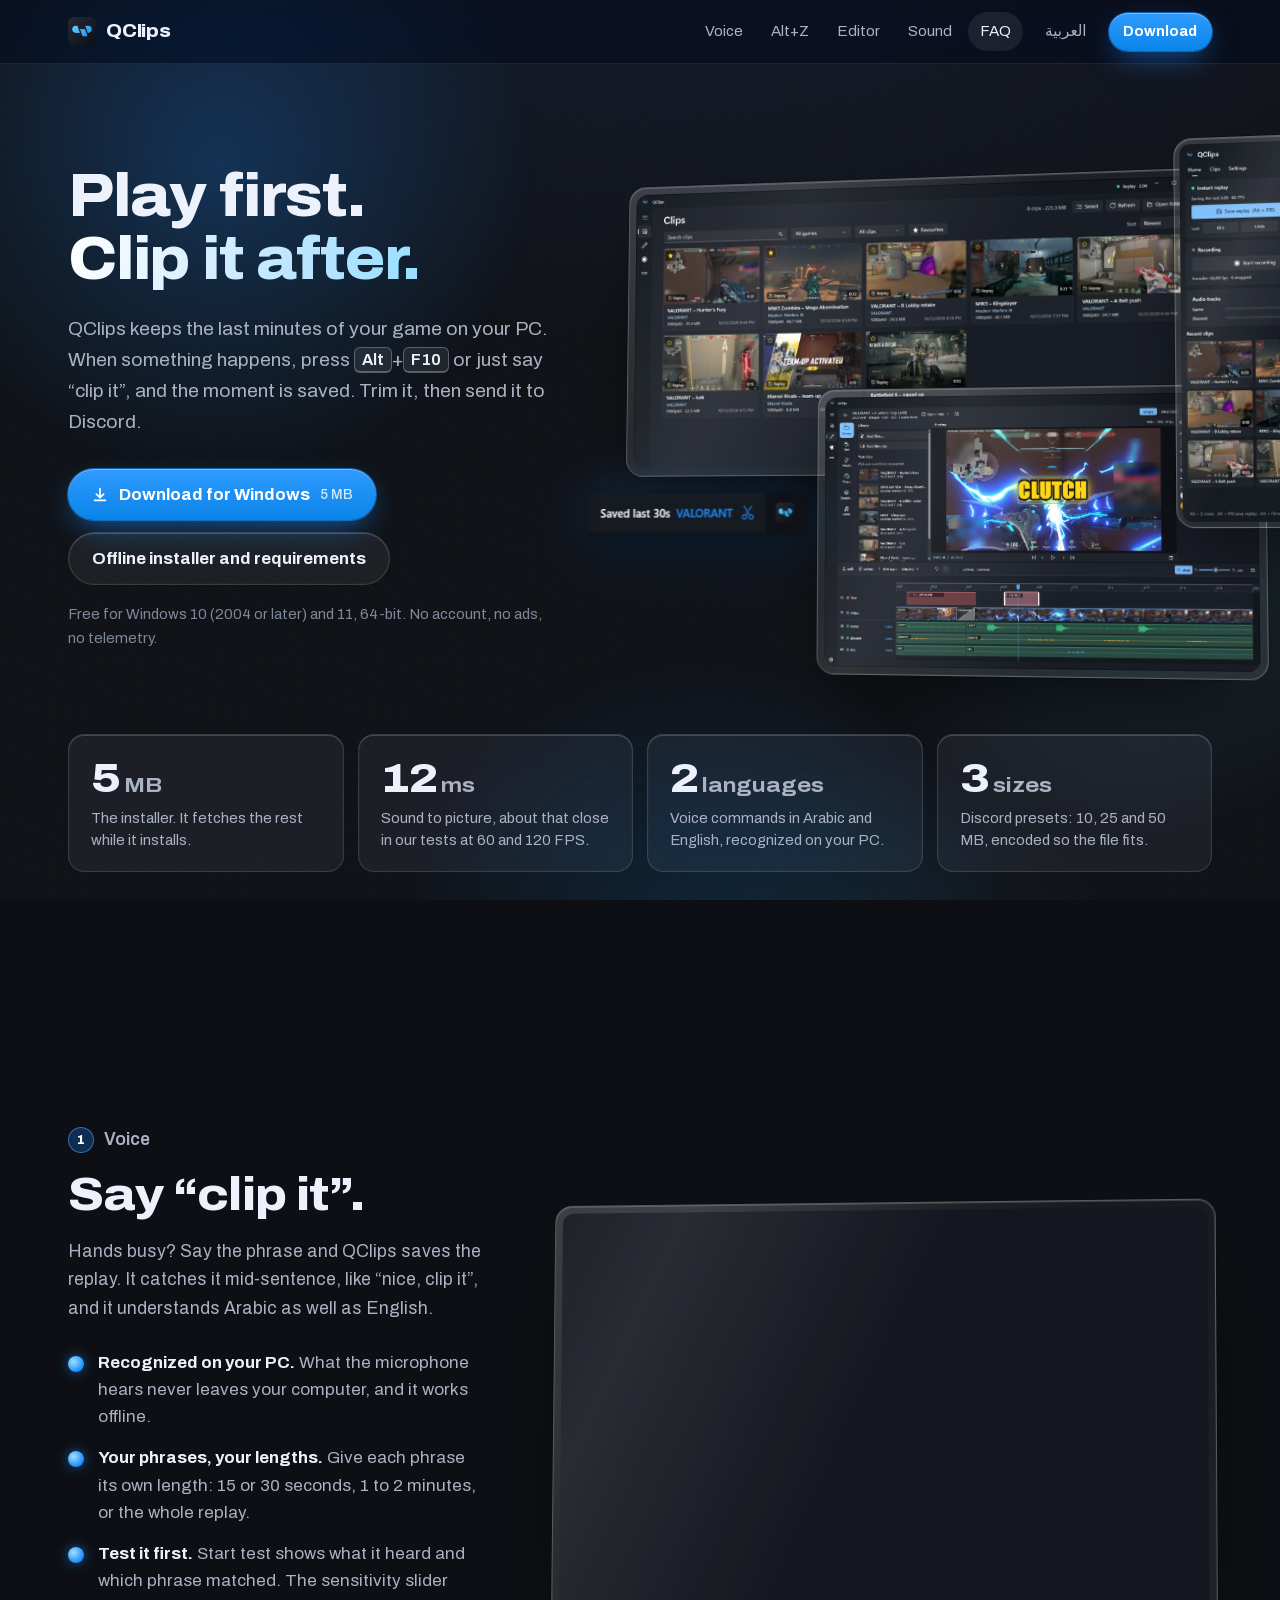
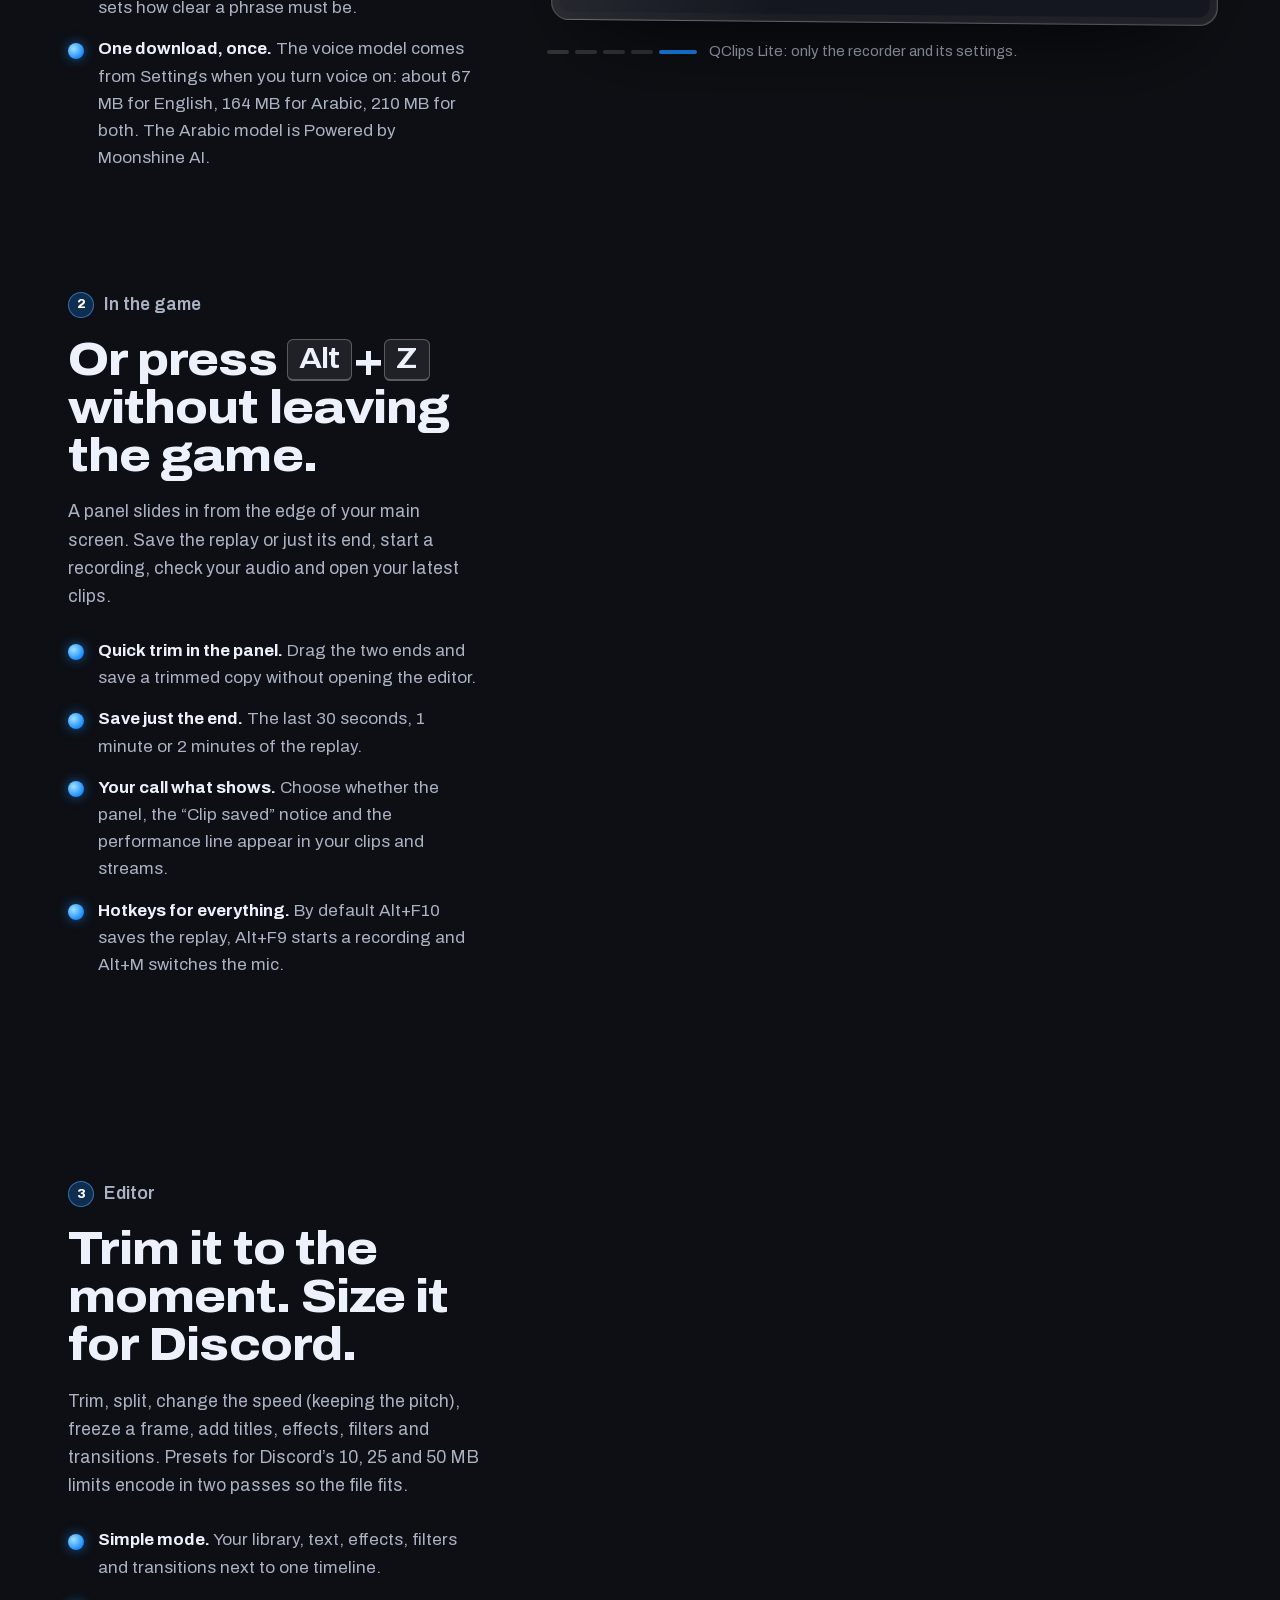
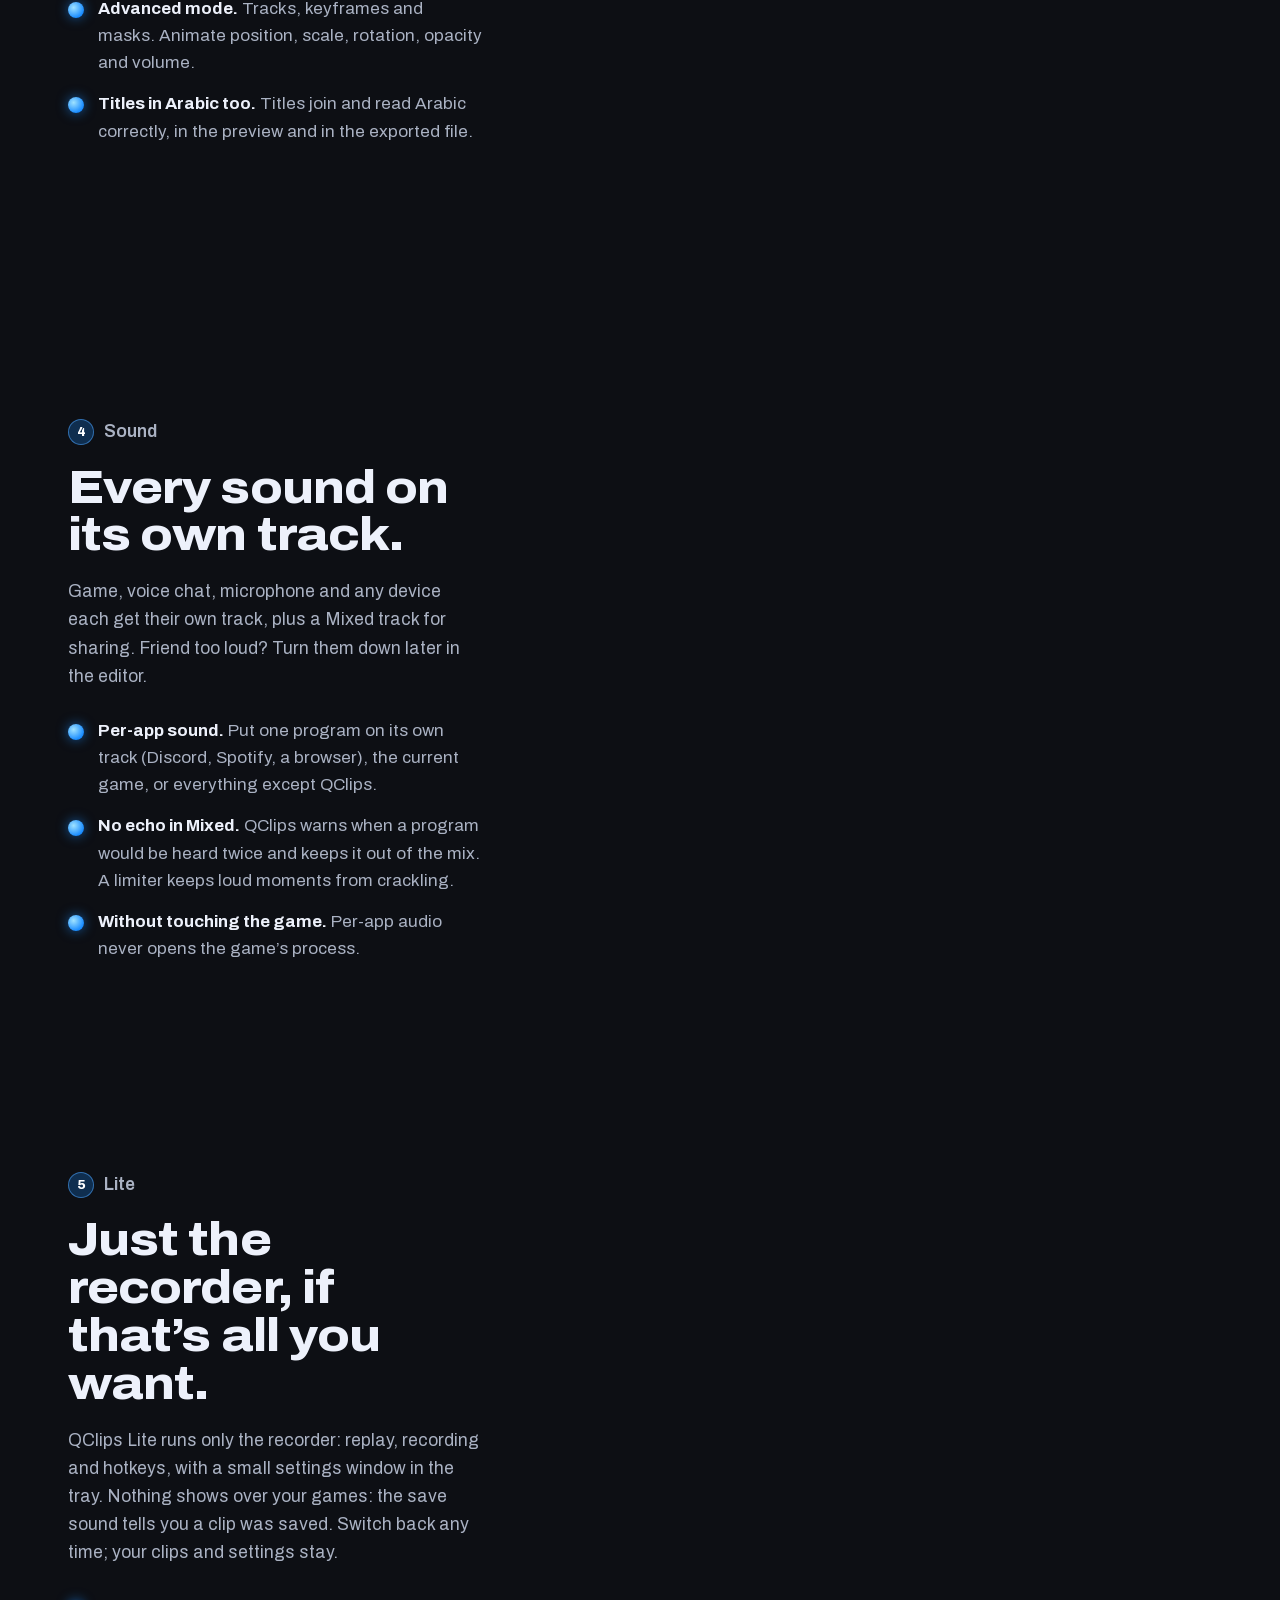
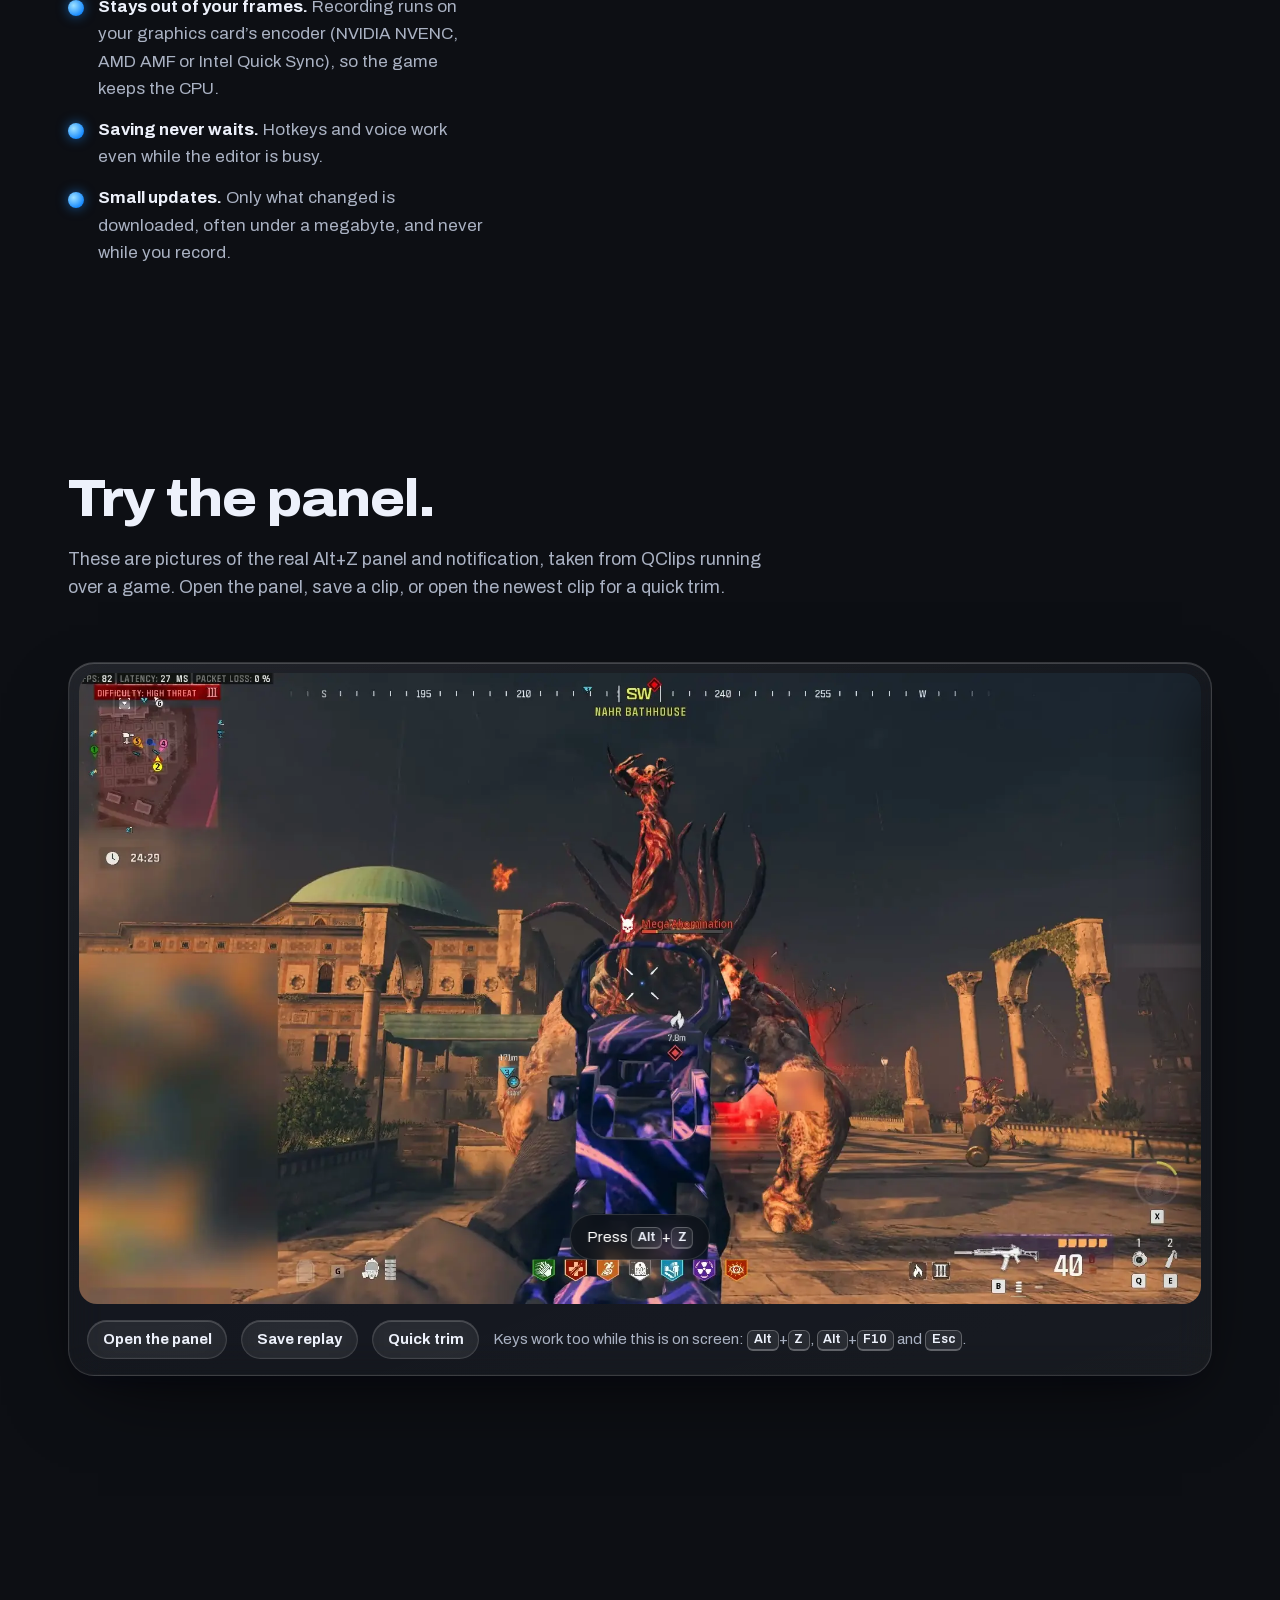
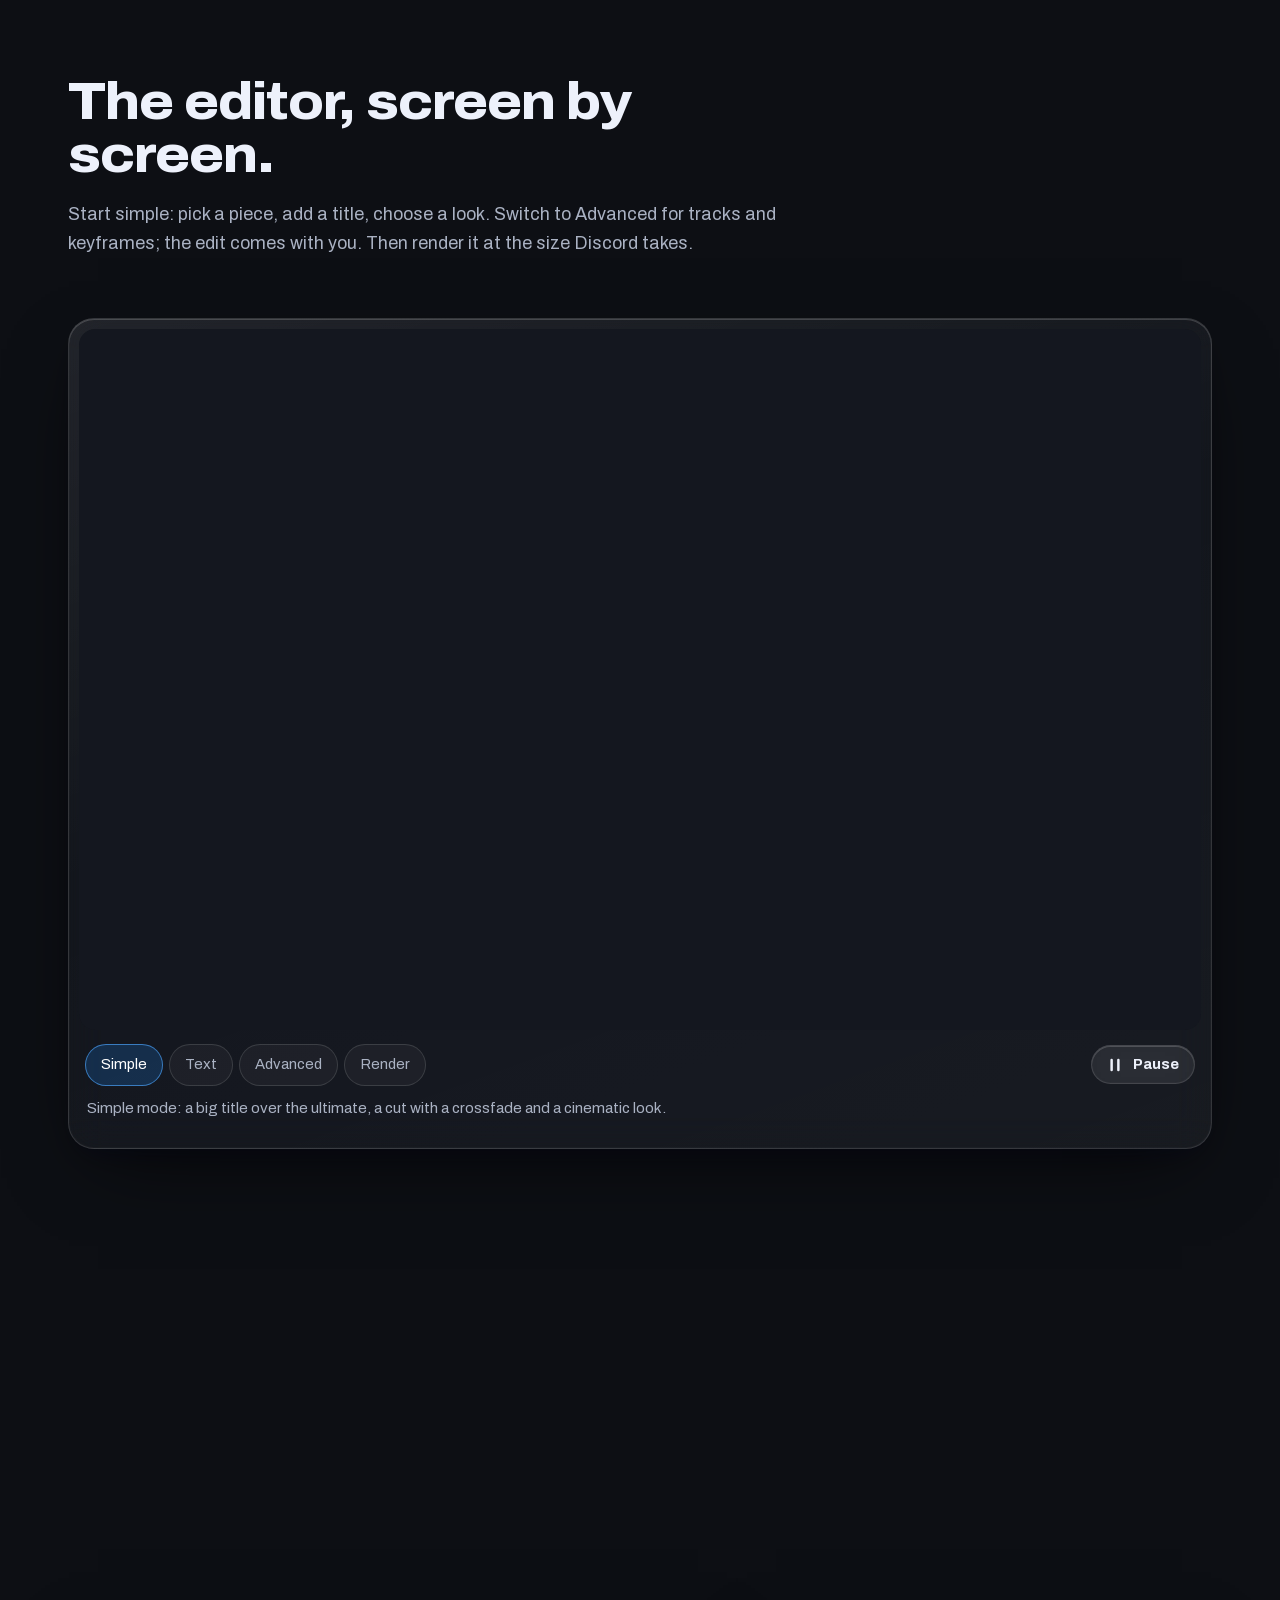
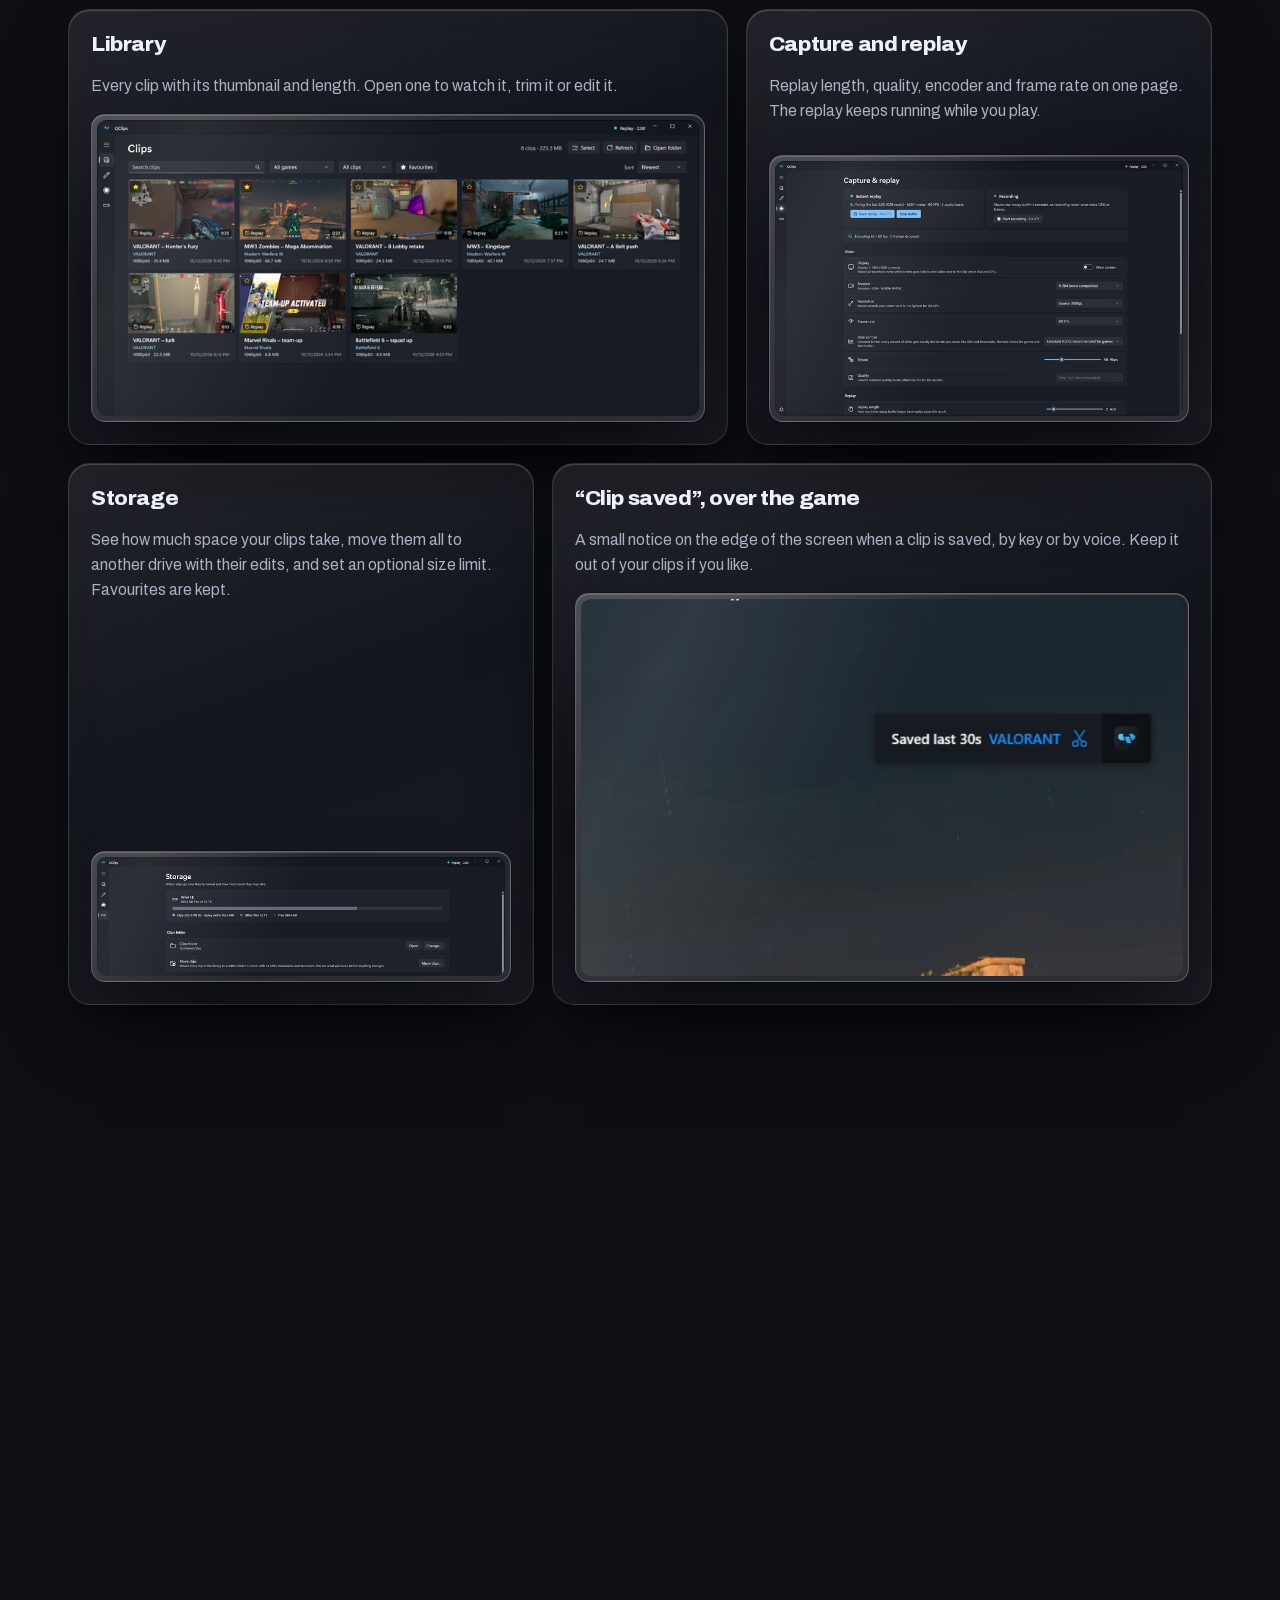
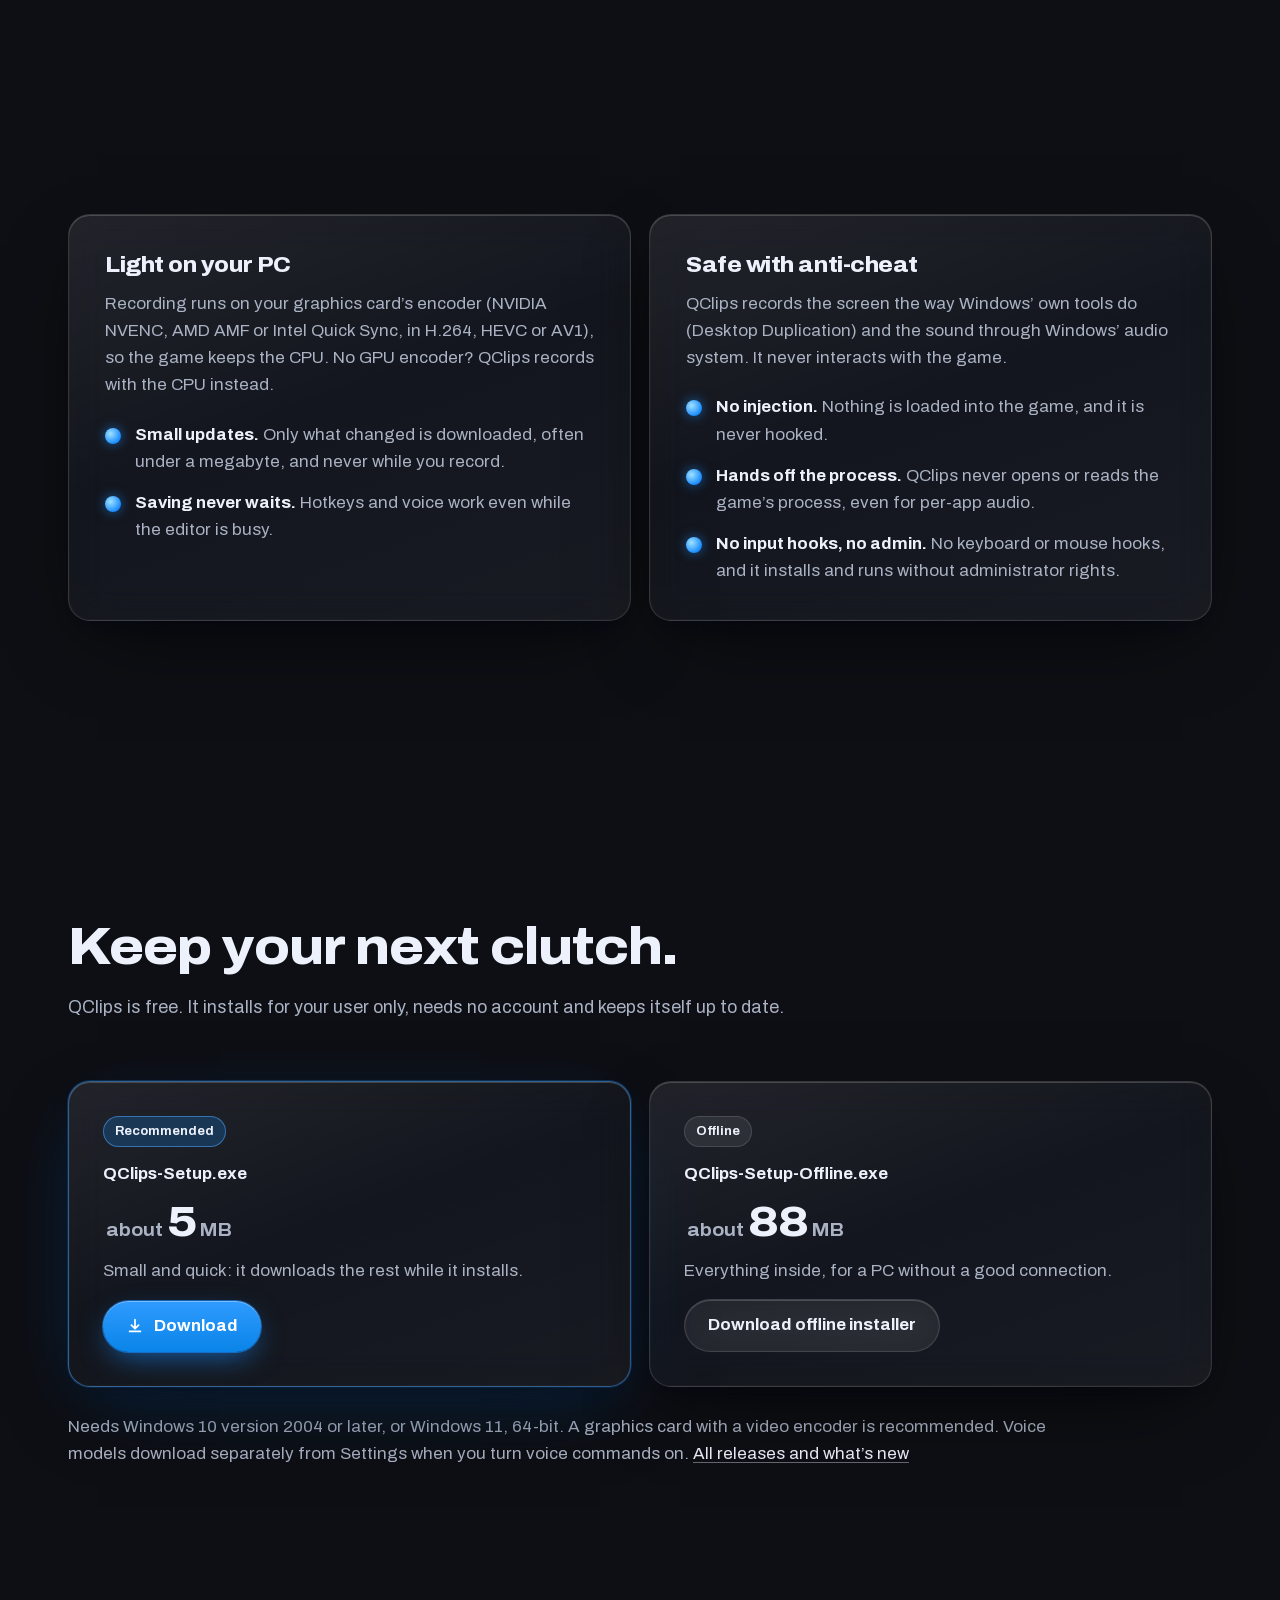
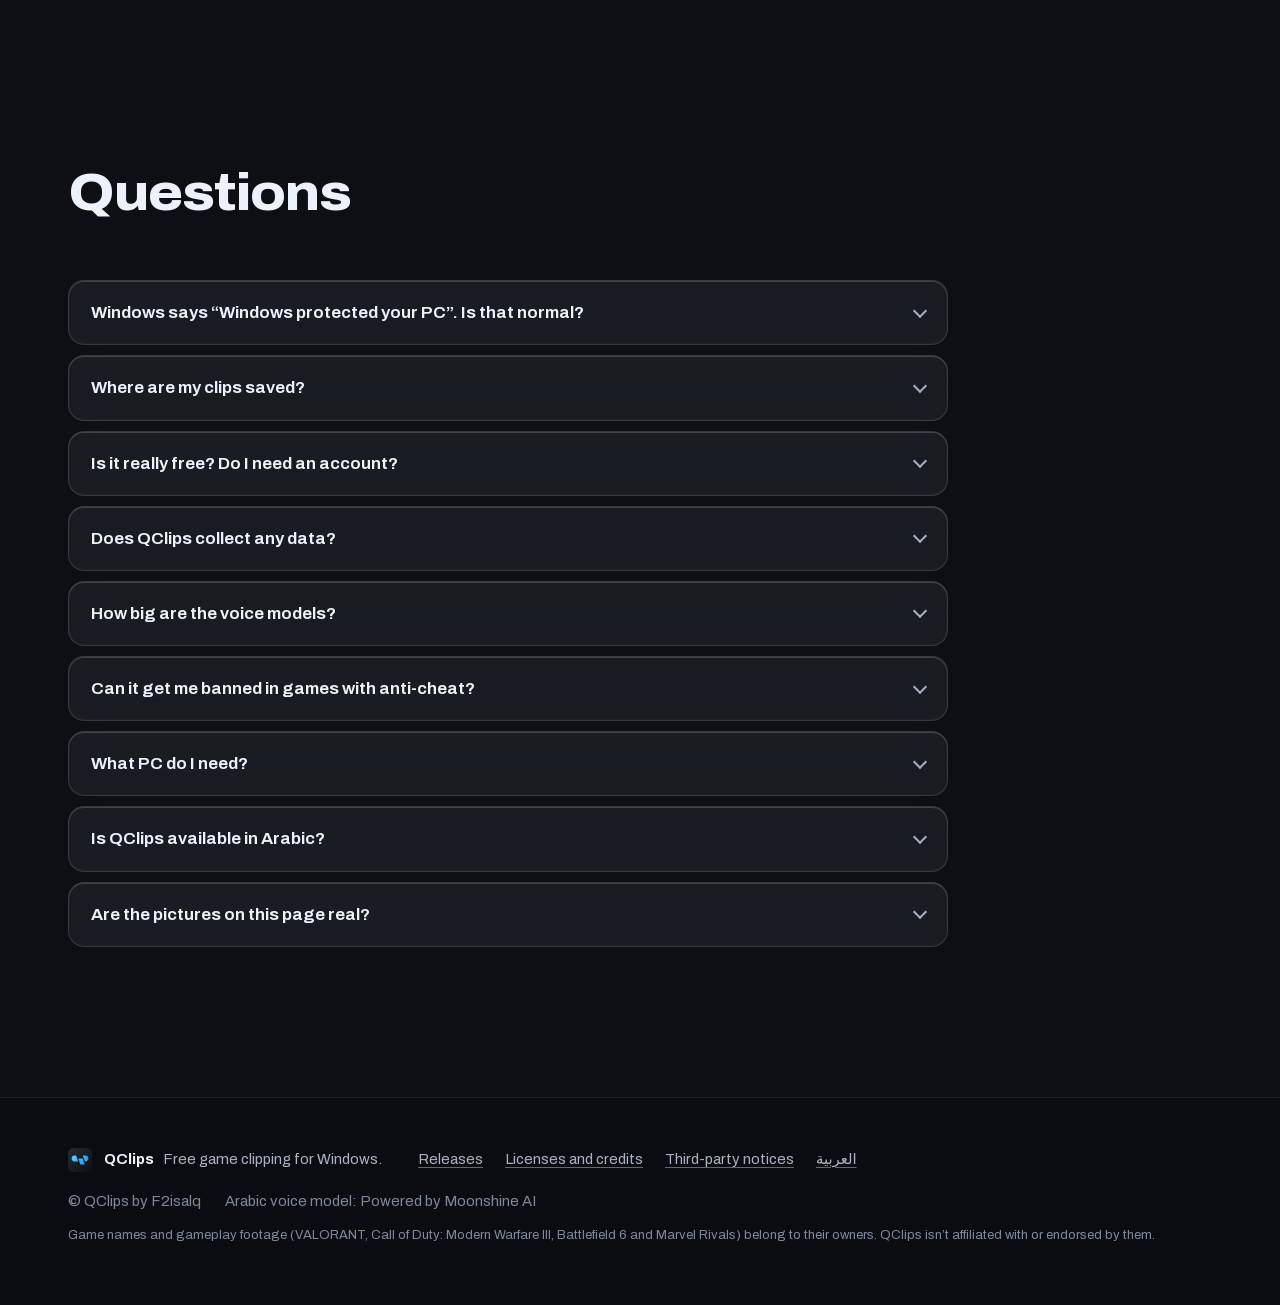
==== commit ee12fcdf: "QClips 2.0.3: Lite shows nothing over games; FFmpeg 8.1.3 source and patch in the licenses" ====
--- a/index.html
+++ b/index.html
@@ -146,7 +146,7 @@
       <article class="step" id="lite" aria-labelledby="lite-title">
         <p class="step-num"><i>5</i>Lite</p>
         <h2 id="lite-title">Just the recorder, if that’s all you want.</h2>
-        <p>QClips Lite runs only the recorder: replay, recording and hotkeys, with a small settings window in the tray. Switch back any time; your clips and settings stay.</p>
+        <p>QClips Lite runs only the recorder: replay, recording and hotkeys, with a small settings window in the tray. Nothing shows over your games: the save sound tells you a clip was saved. Switch back any time; your clips and settings stay.</p>
         <ul class="ticks">
           <li><b>Stays out of your frames.</b> Recording runs on your graphics card’s encoder (NVIDIA NVENC, AMD AMF or Intel Quick Sync), so the game keeps the CPU.</li>
           <li><b>Saving never waits.</b> Hotkeys and voice work even while the editor is busy.</li>
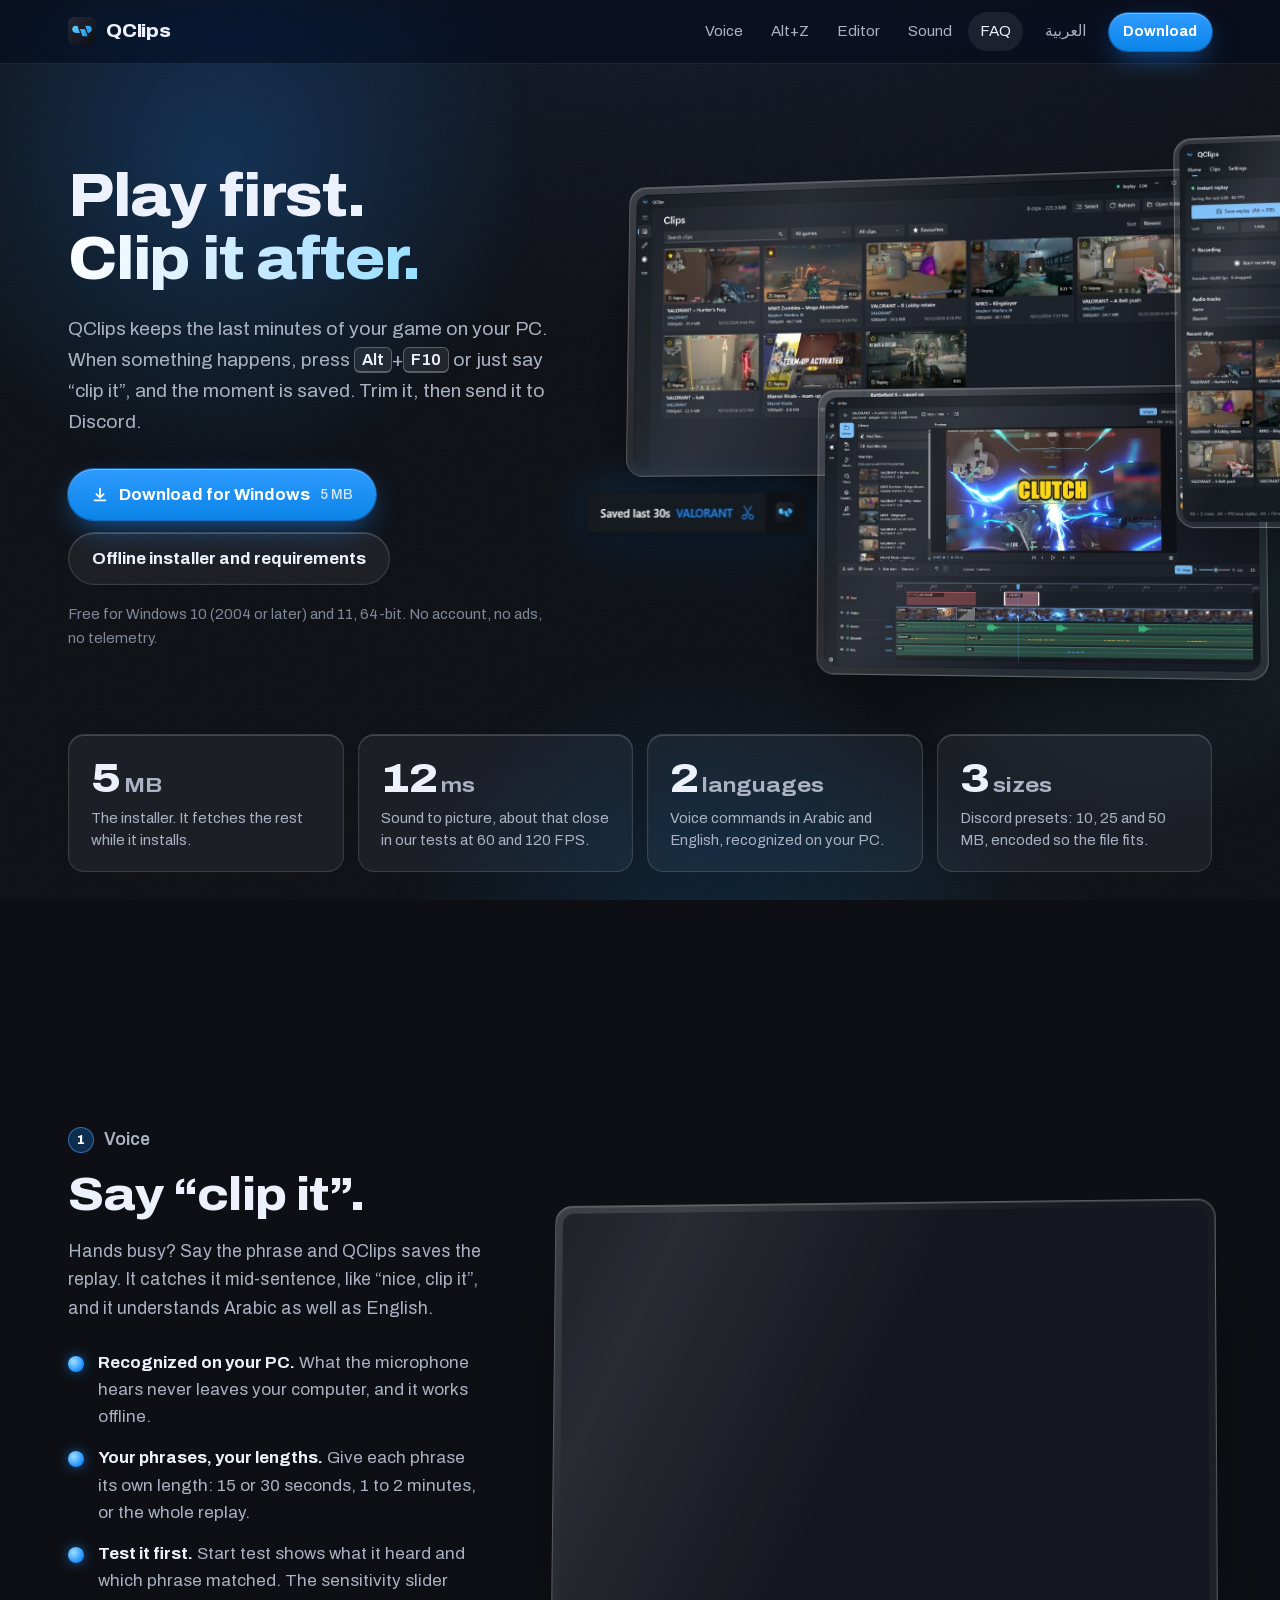
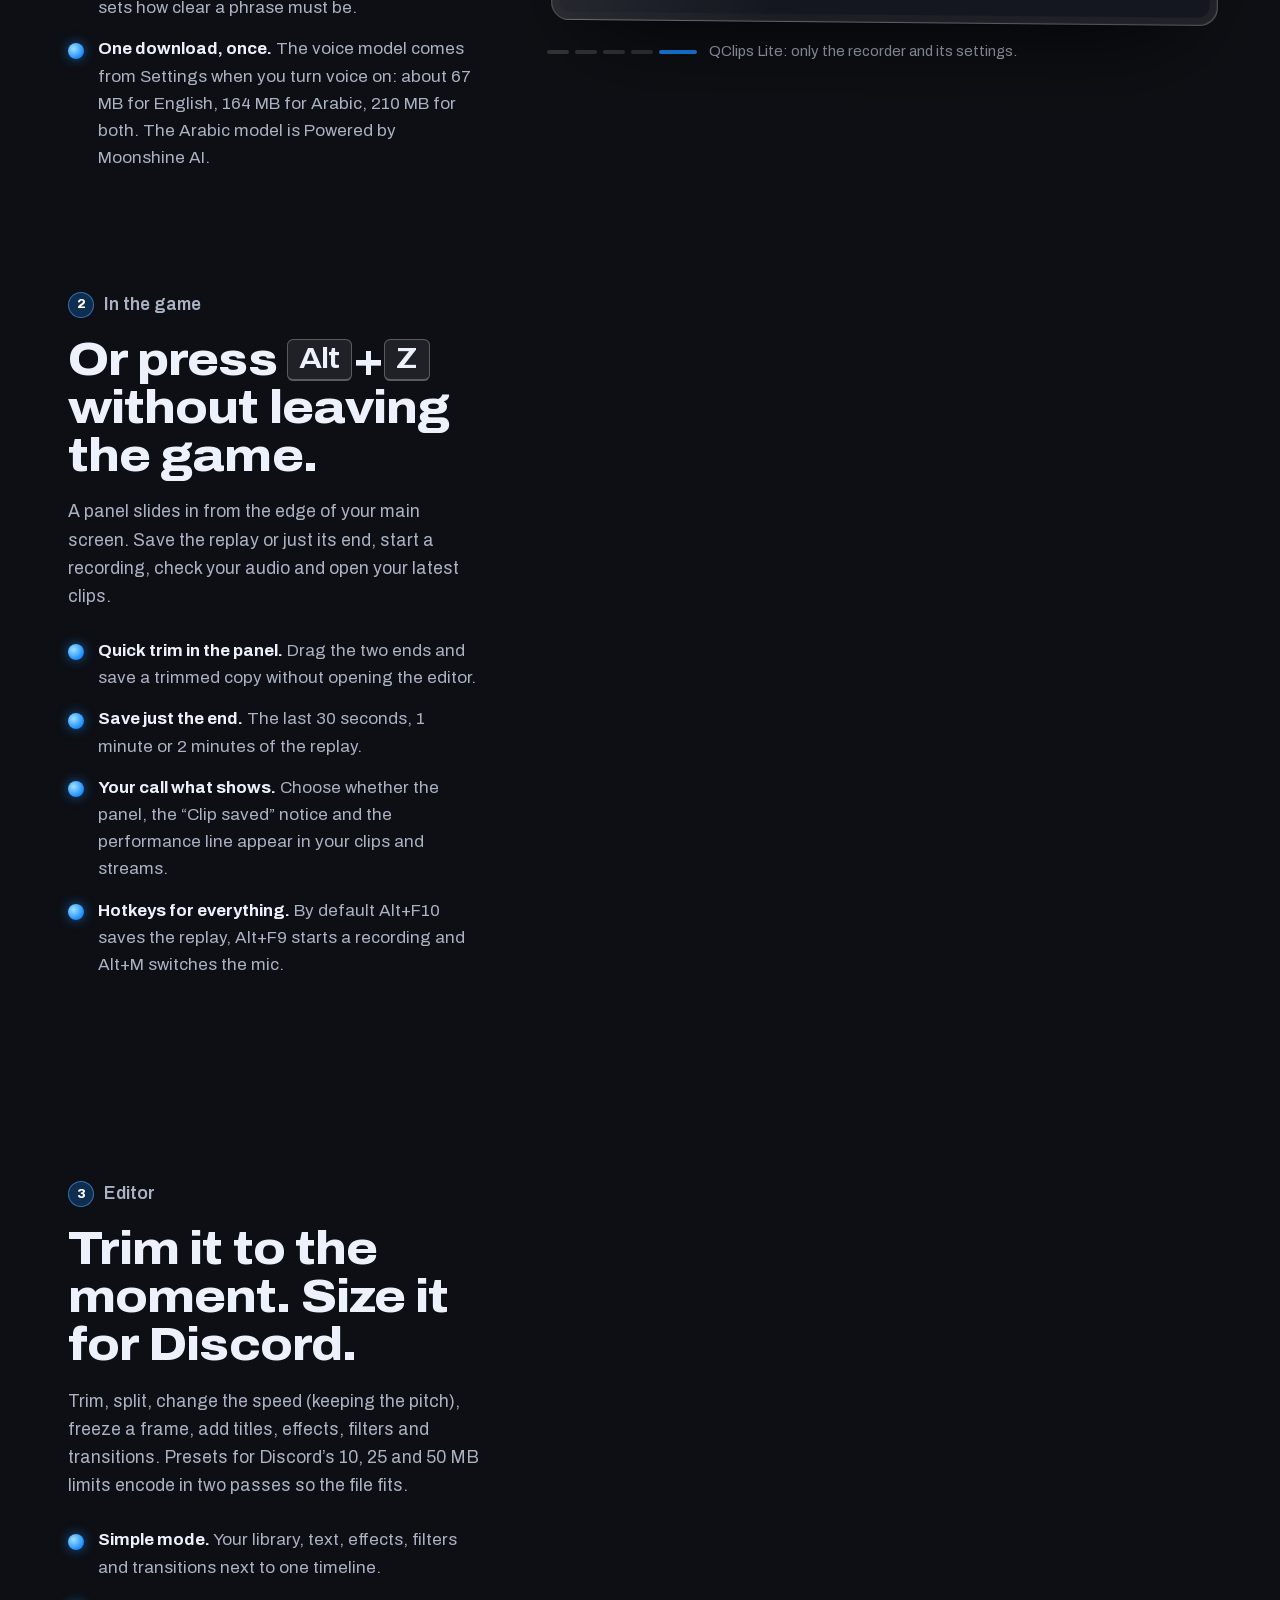
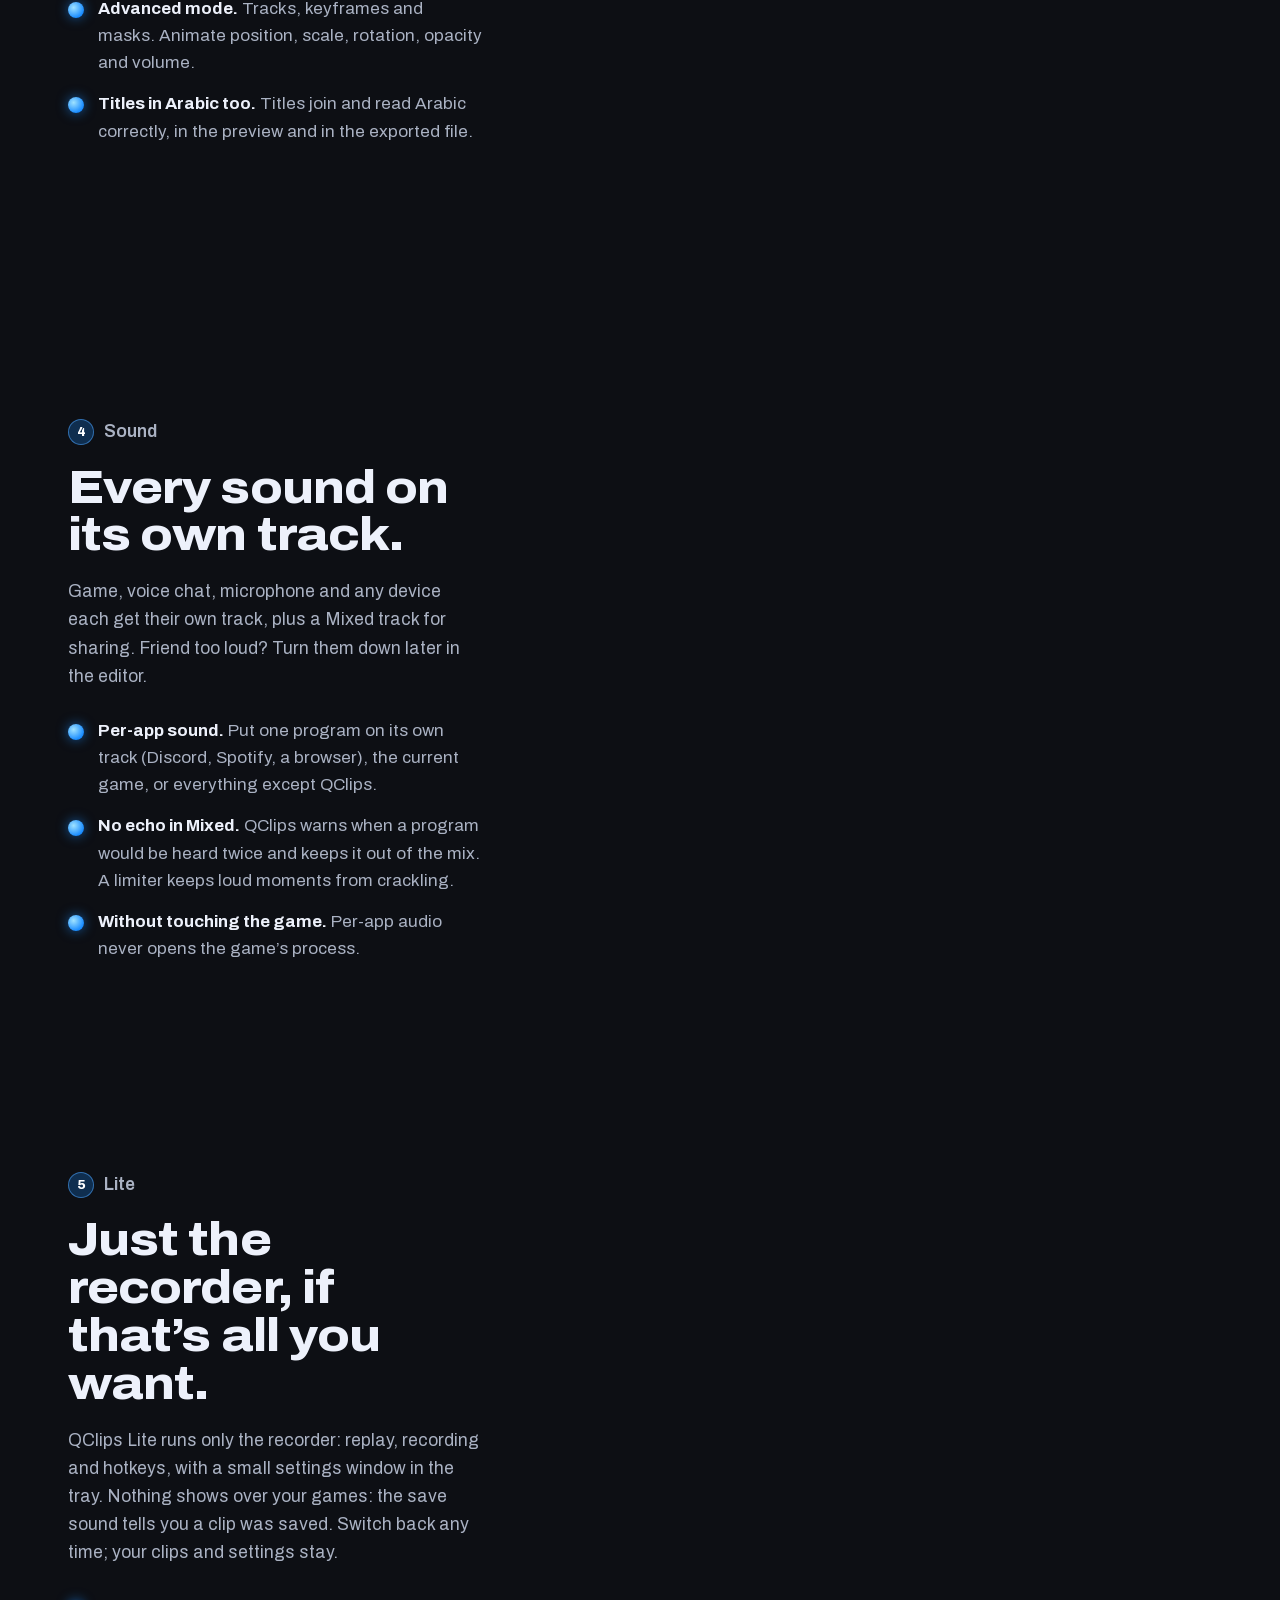
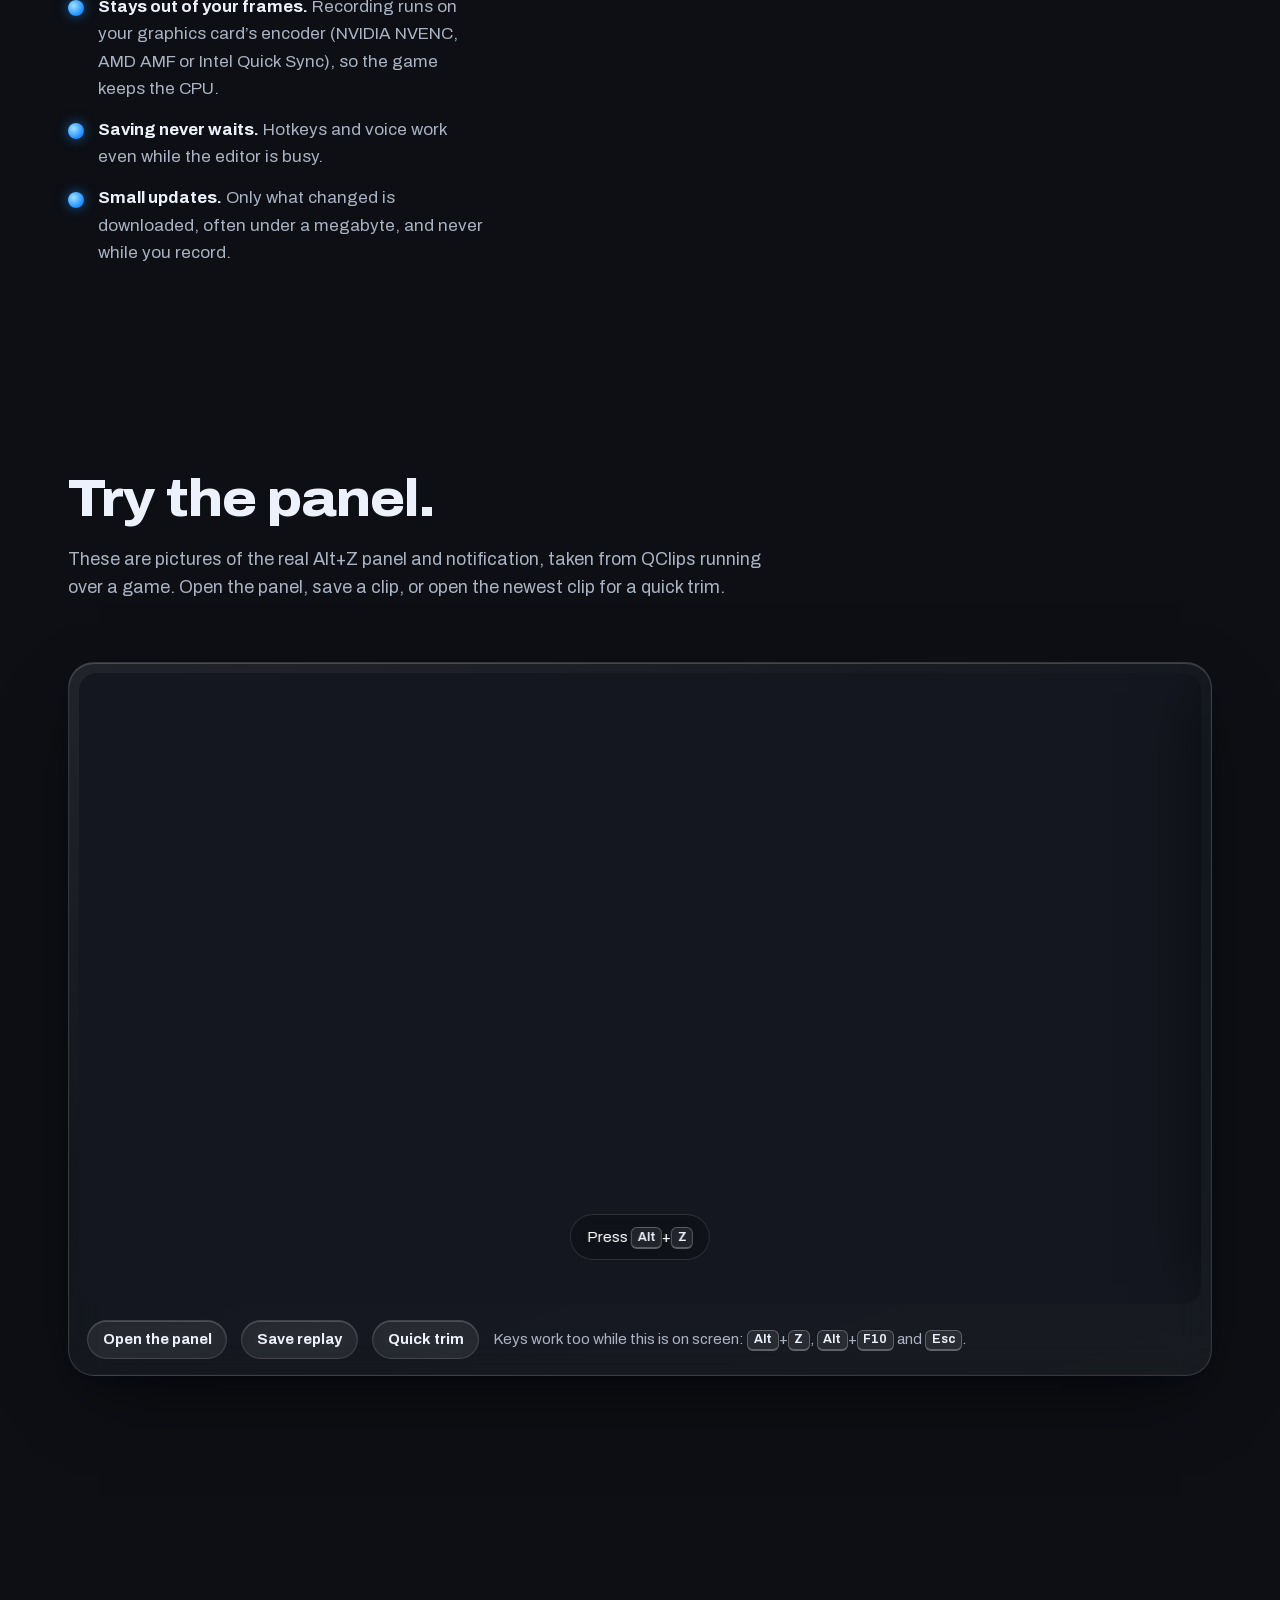
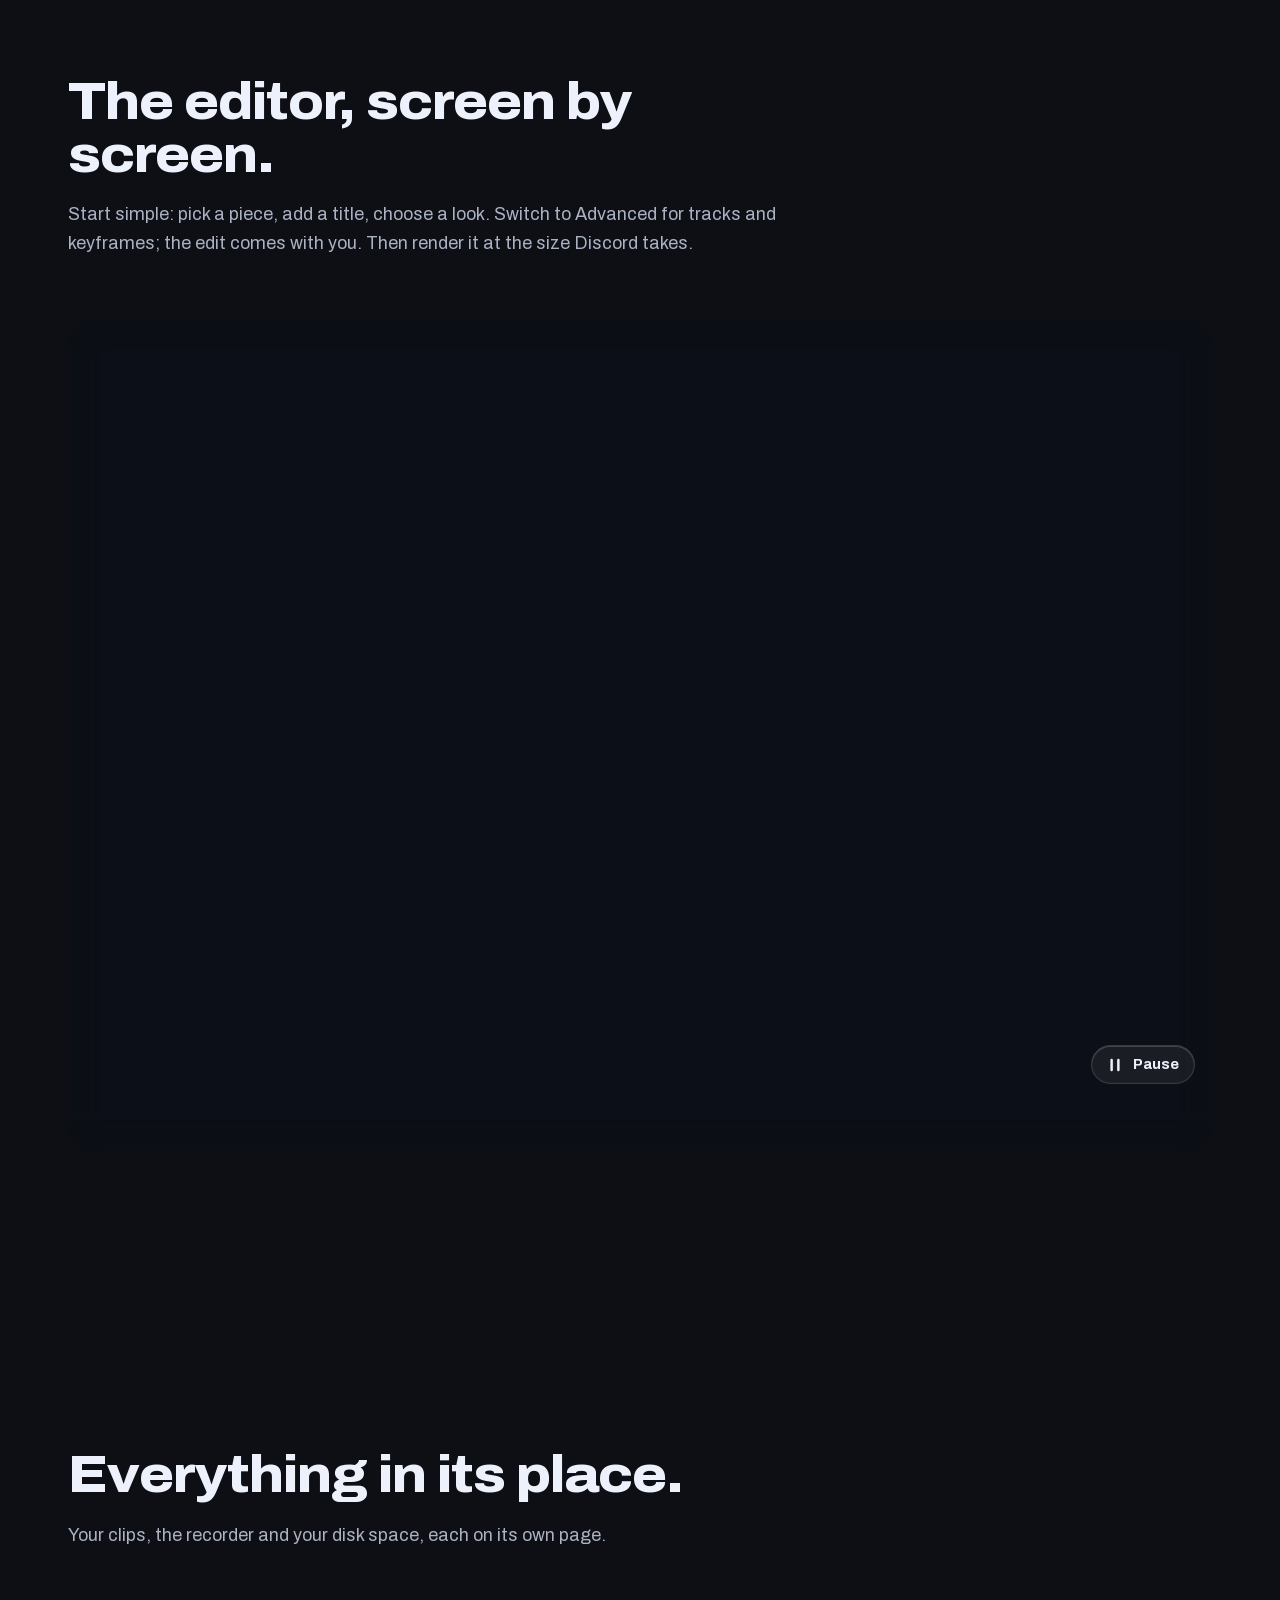
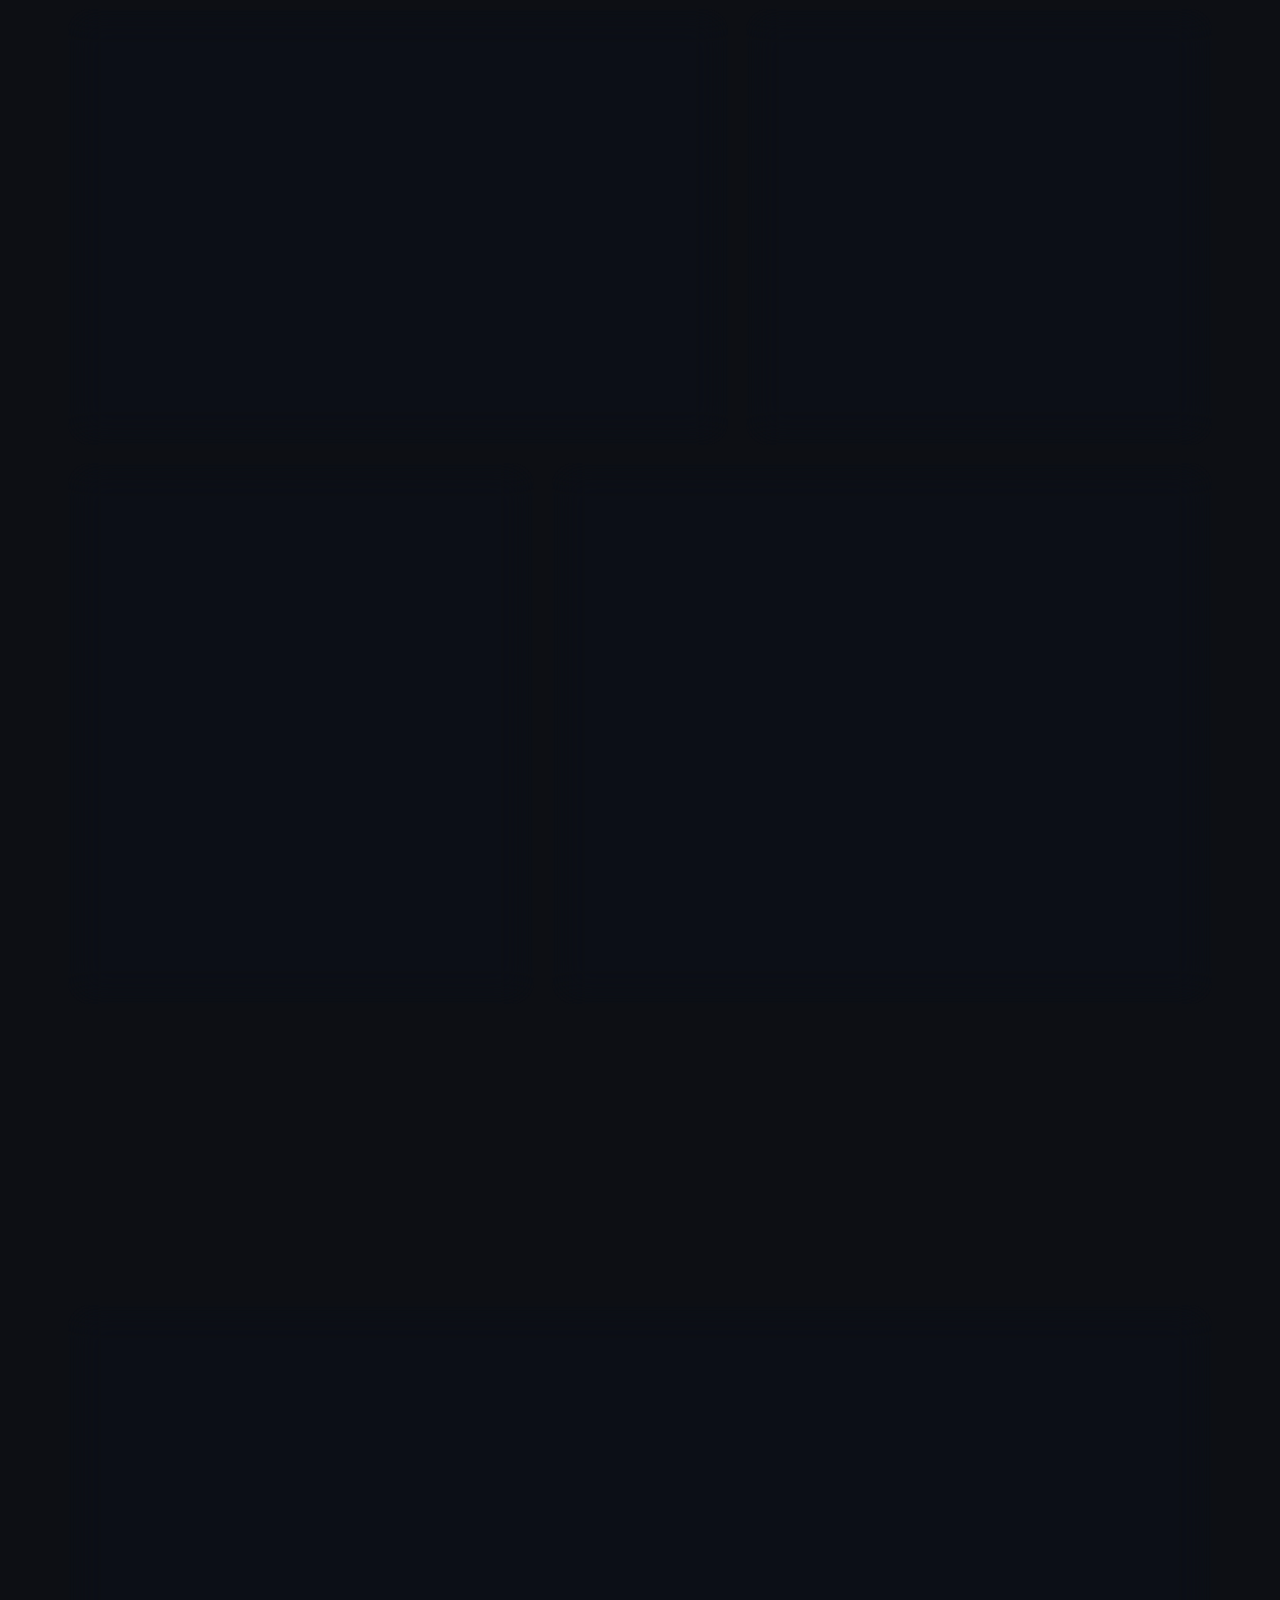
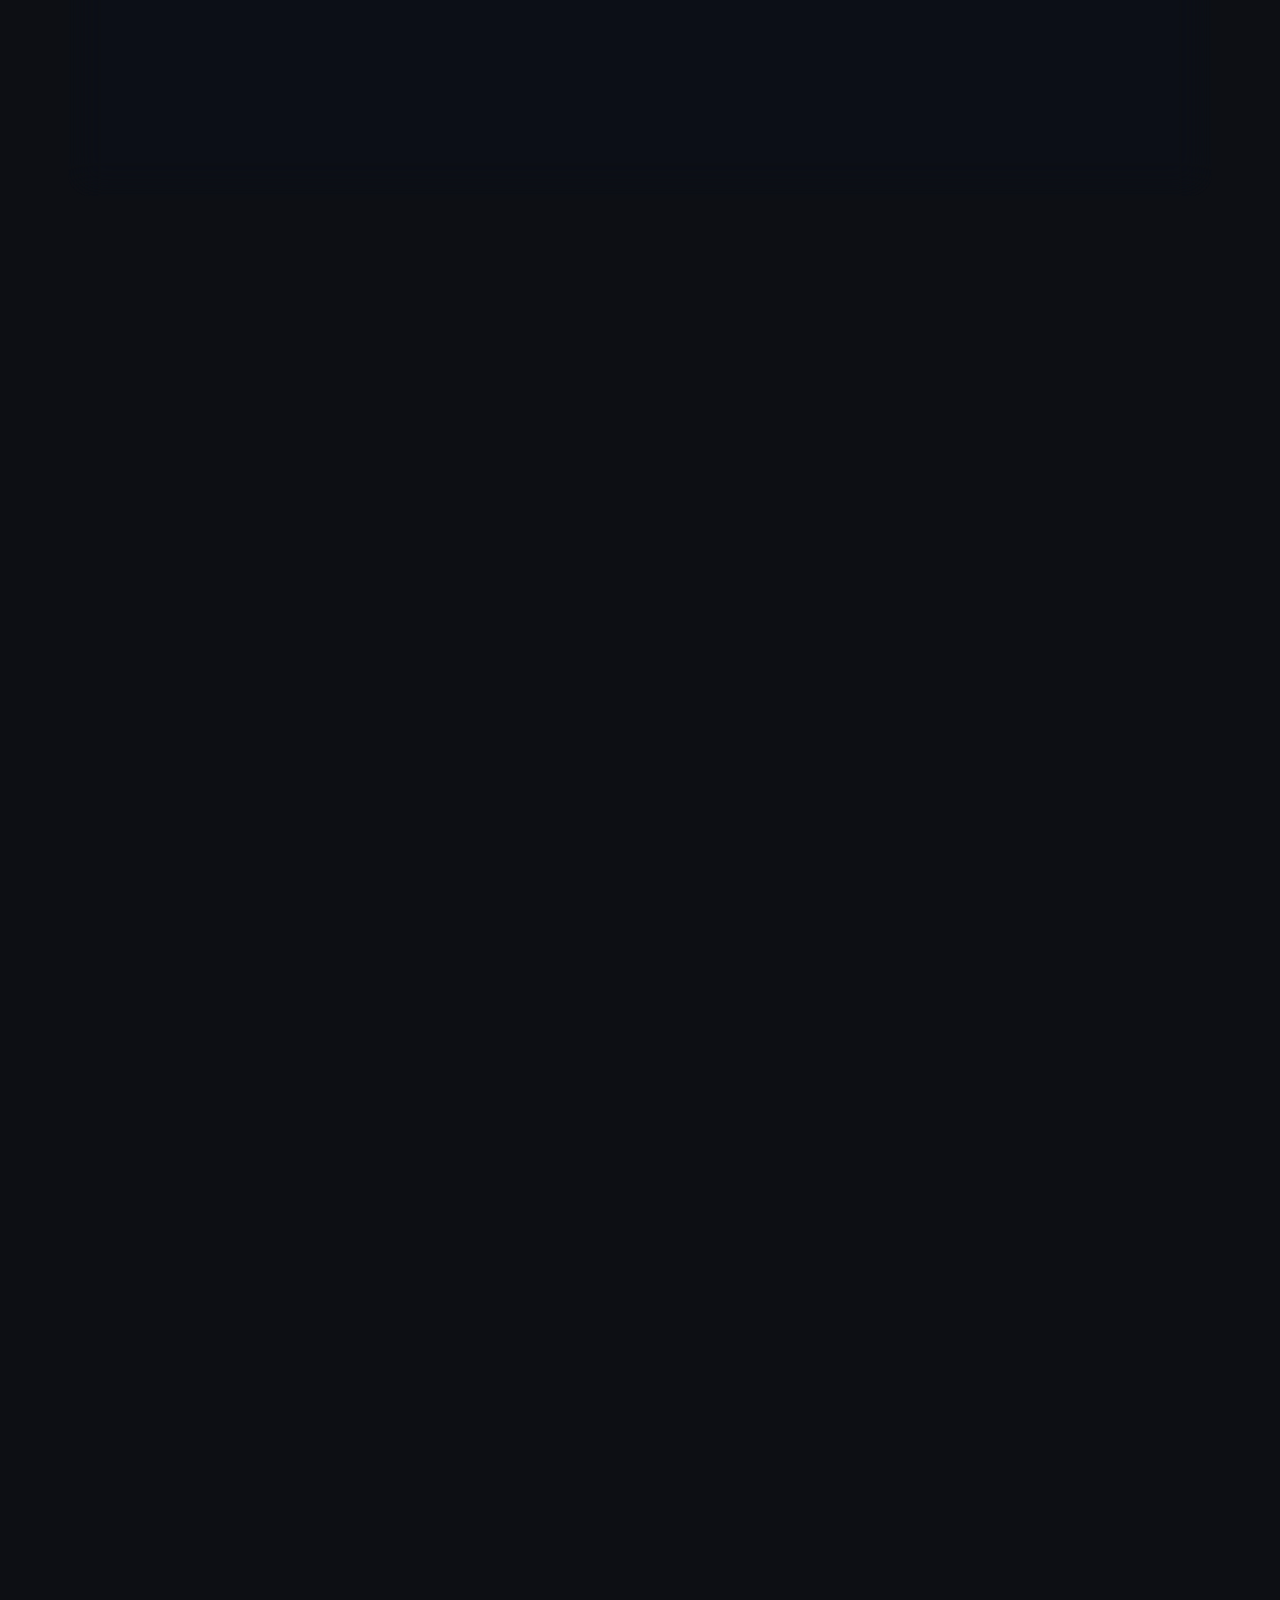
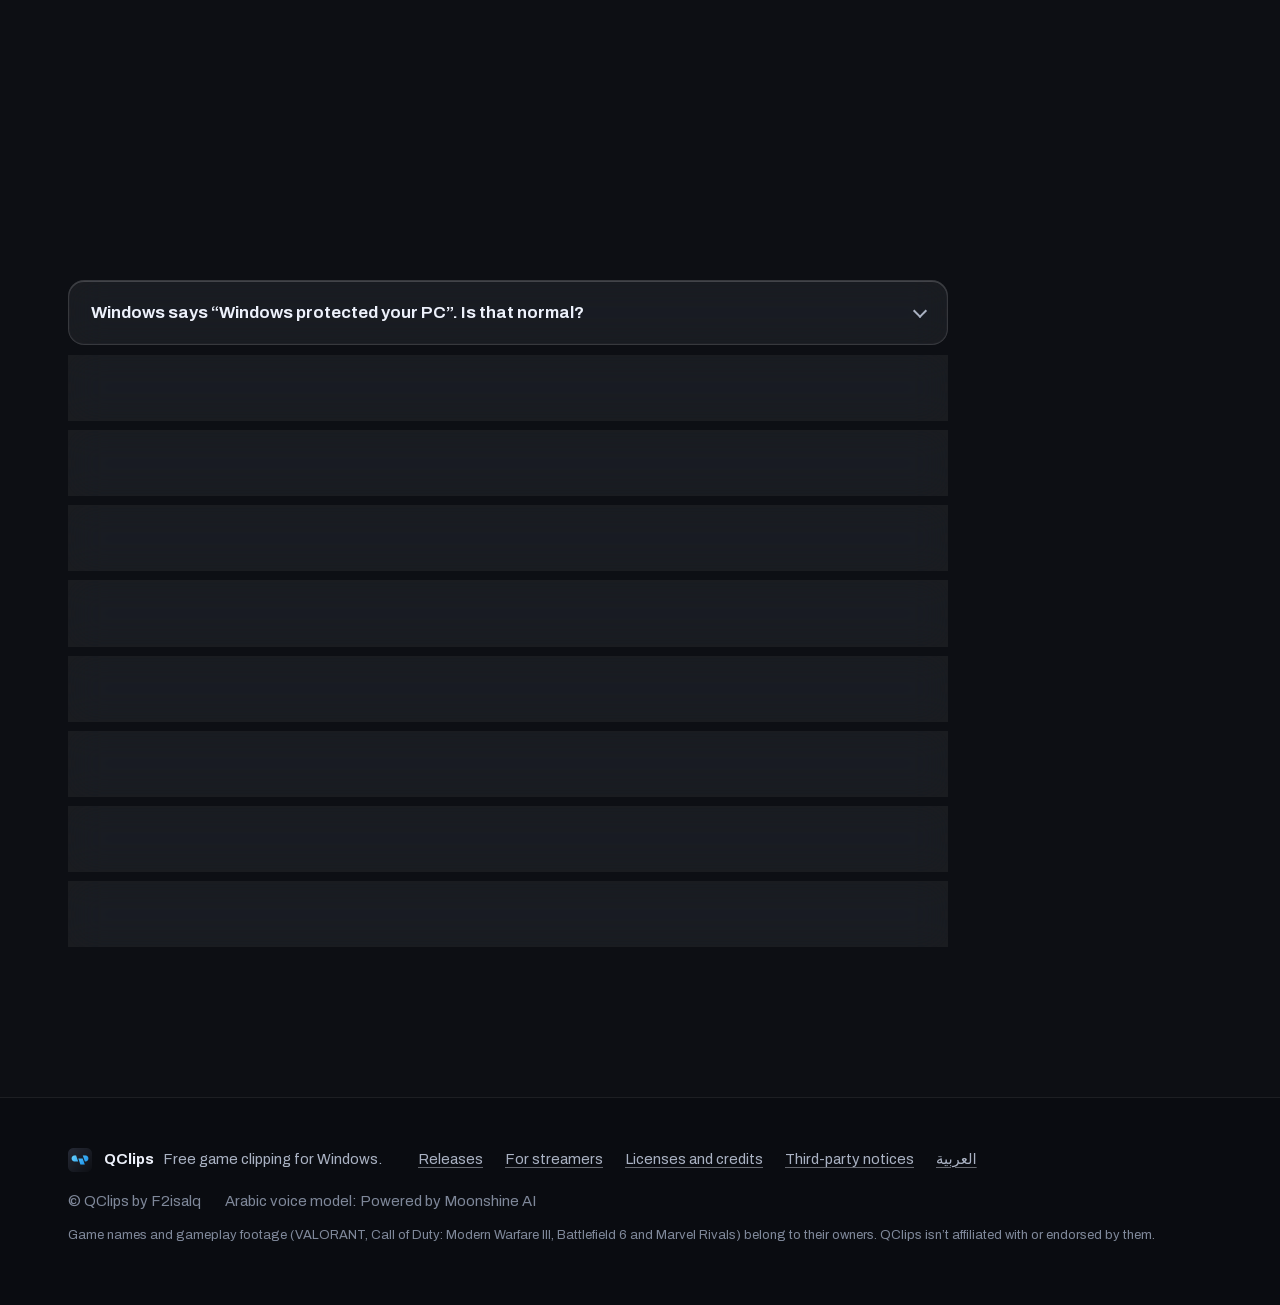
==== commit f7791098: "For streamers: animated stream overlay, link builder and streamer kit" ====
--- a/index.html
+++ b/index.html
@@ -432,6 +432,7 @@
     <p class="f-brand"><img src="img/logo.png" alt="" width="24" height="24" loading="lazy"><span><b>QClips</b> Free game clipping for Windows.</span></p>
     <ul class="f-links">
       <li><a href="https://github.com/F2isalq/QClips-Releases/releases">Releases</a></li>
+      <li><a href="streamers.html">For streamers</a></li>
       <li><a href="licenses.html">Licenses and credits</a></li>
       <li><a href="THIRD-PARTY-NOTICES.txt">Third-party notices</a></li>
       <li><a href="ar/" hreflang="ar" lang="ar">العربية</a></li>
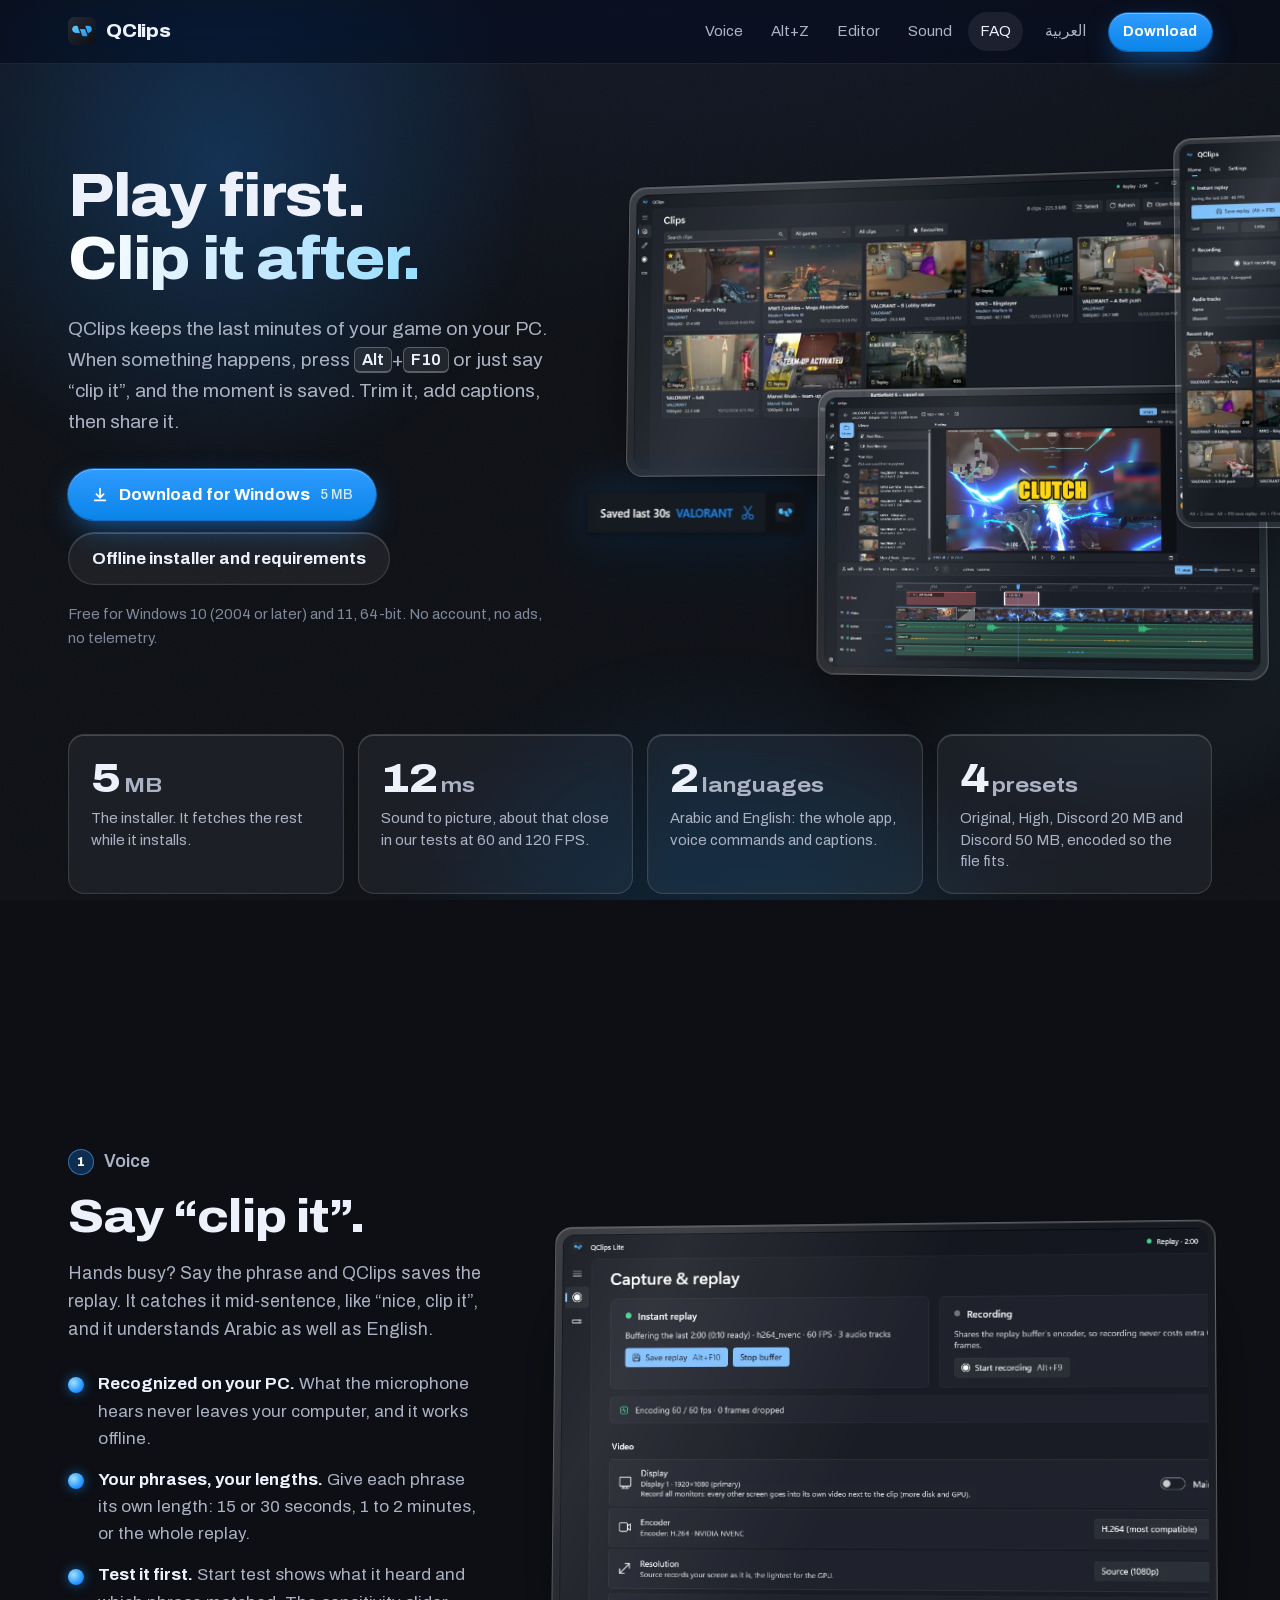
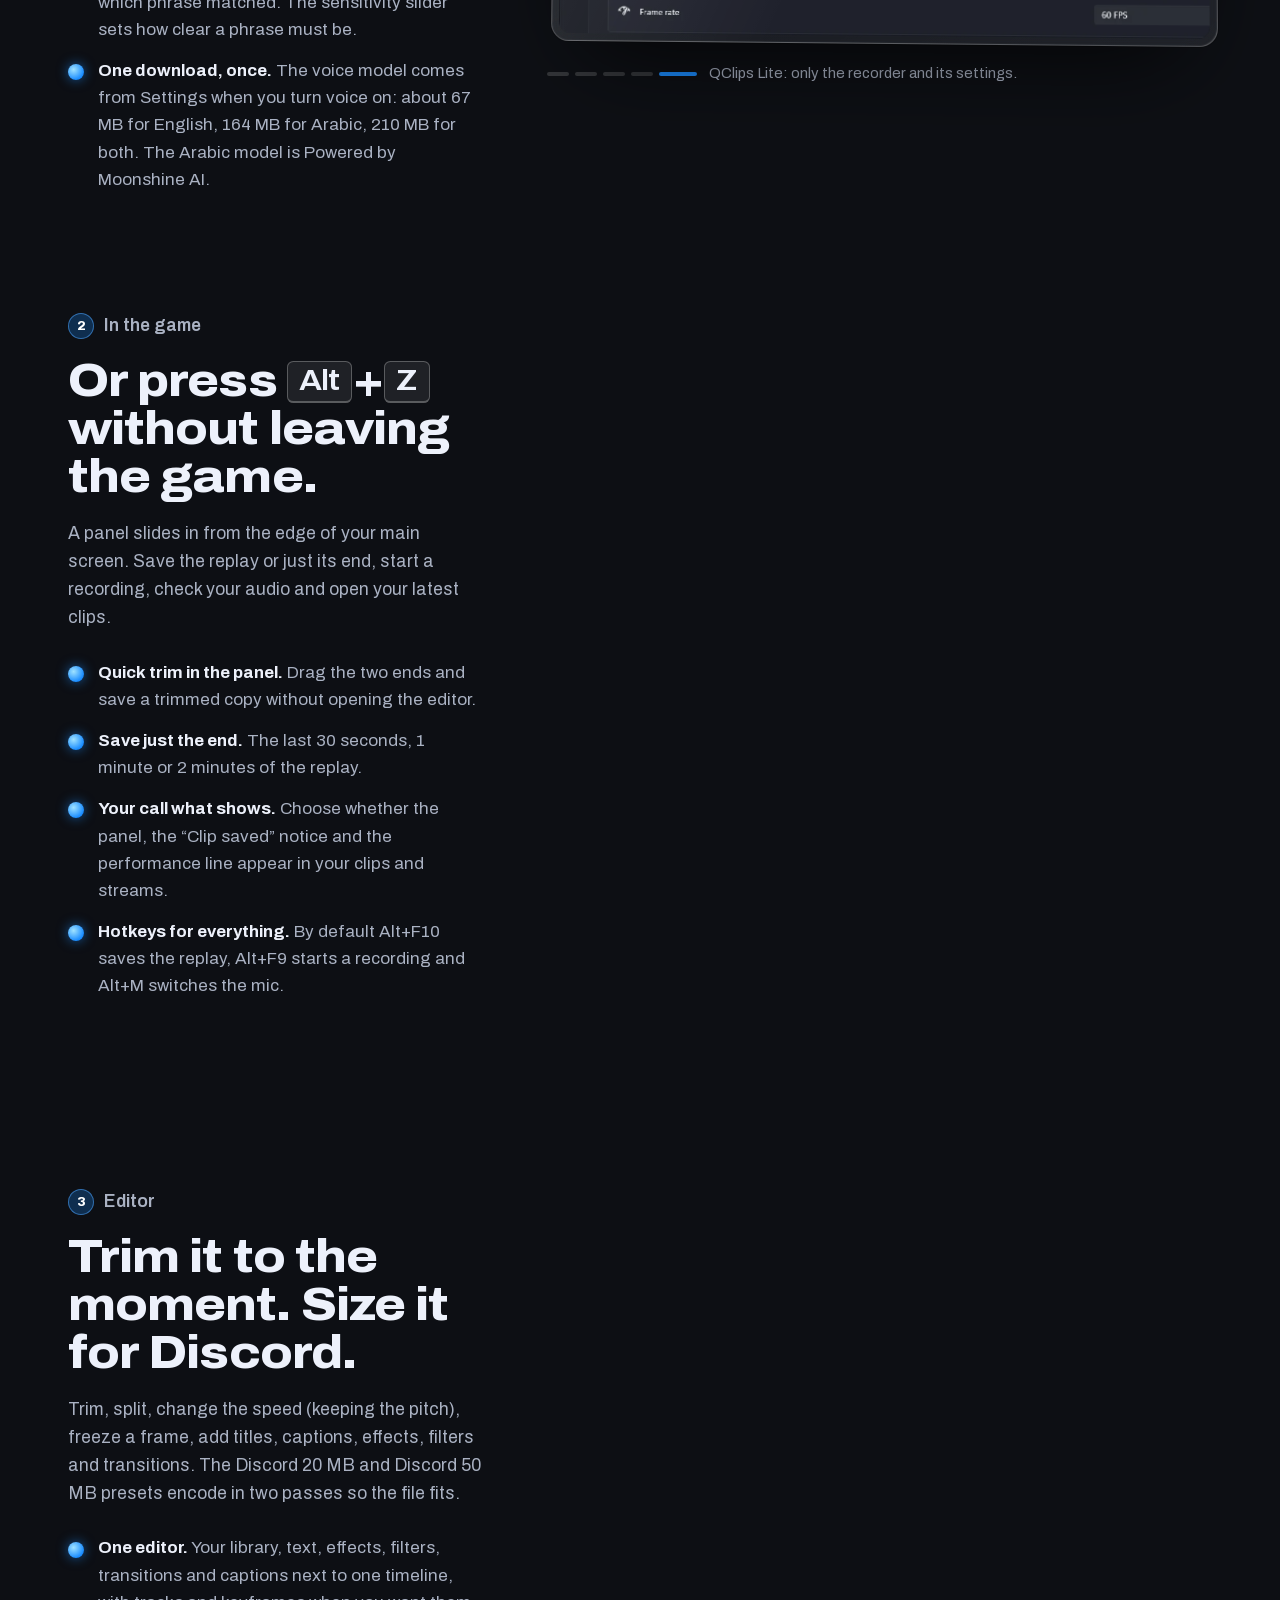
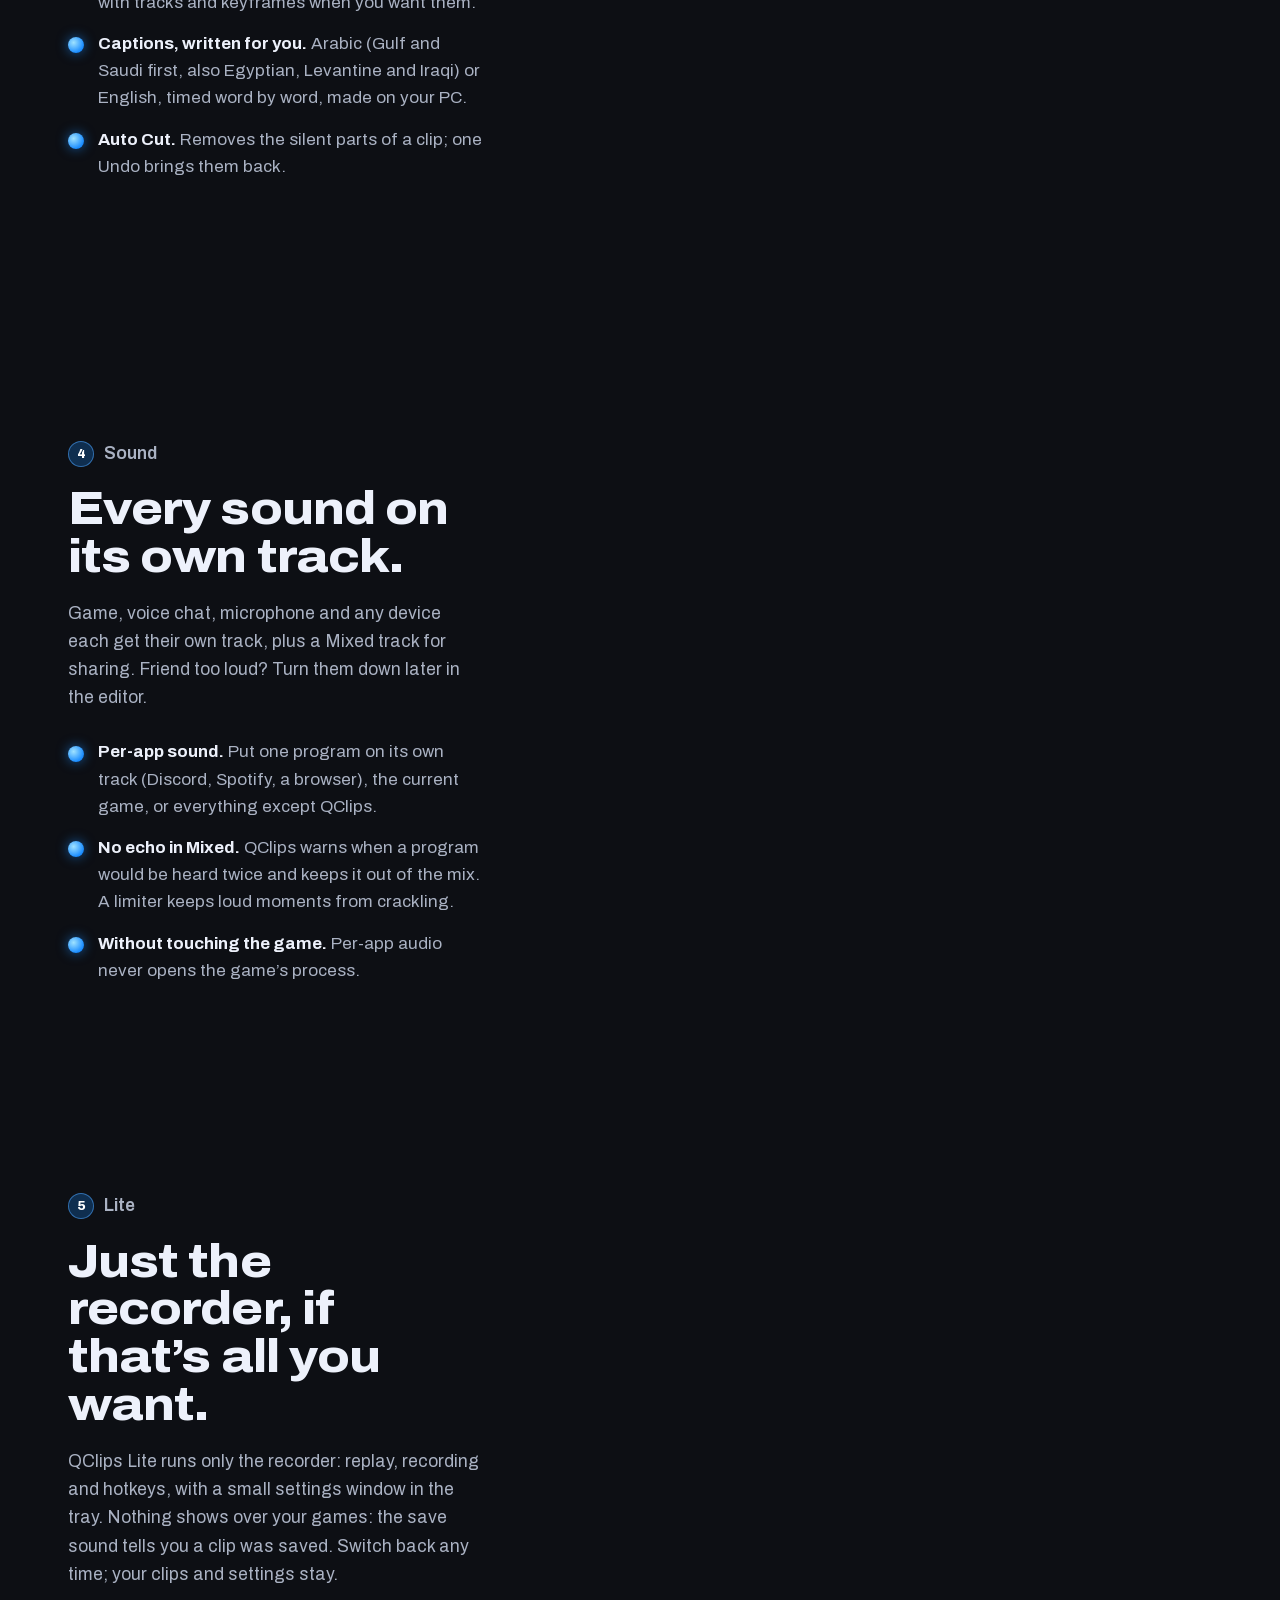
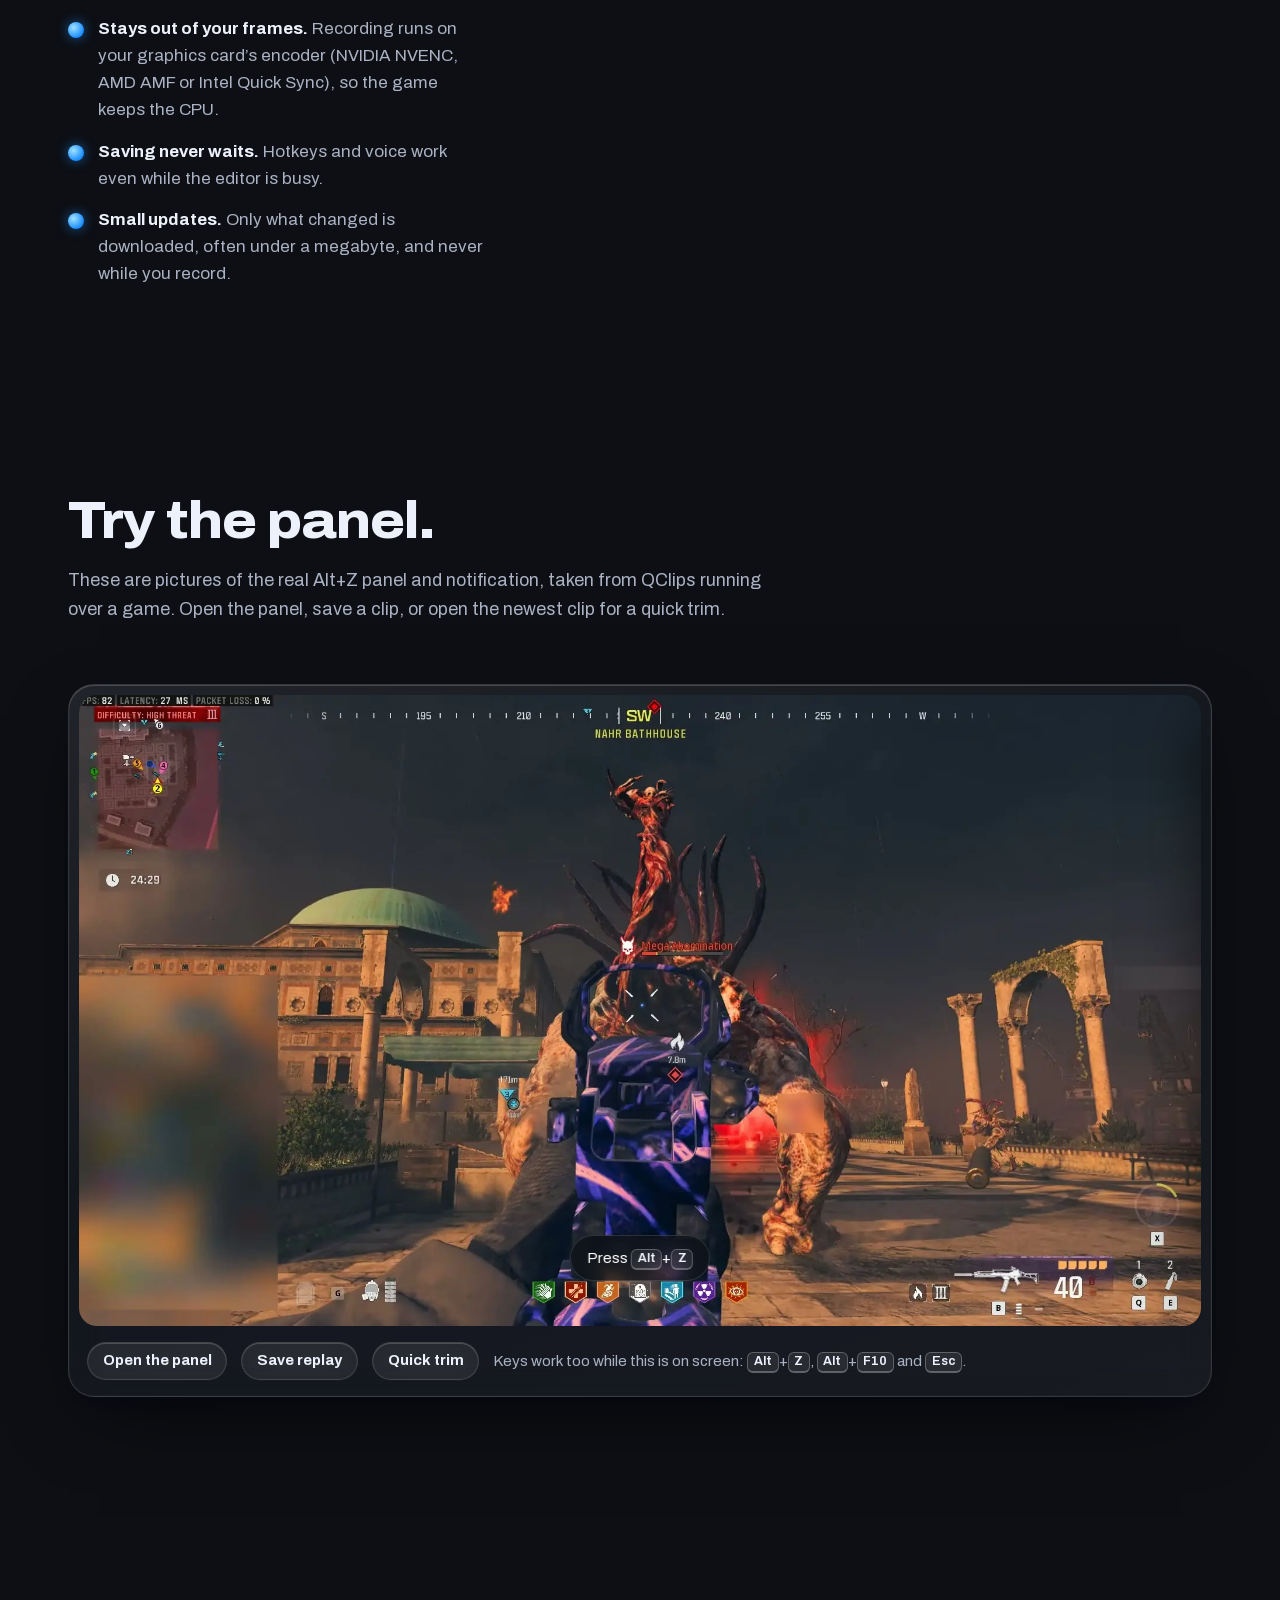
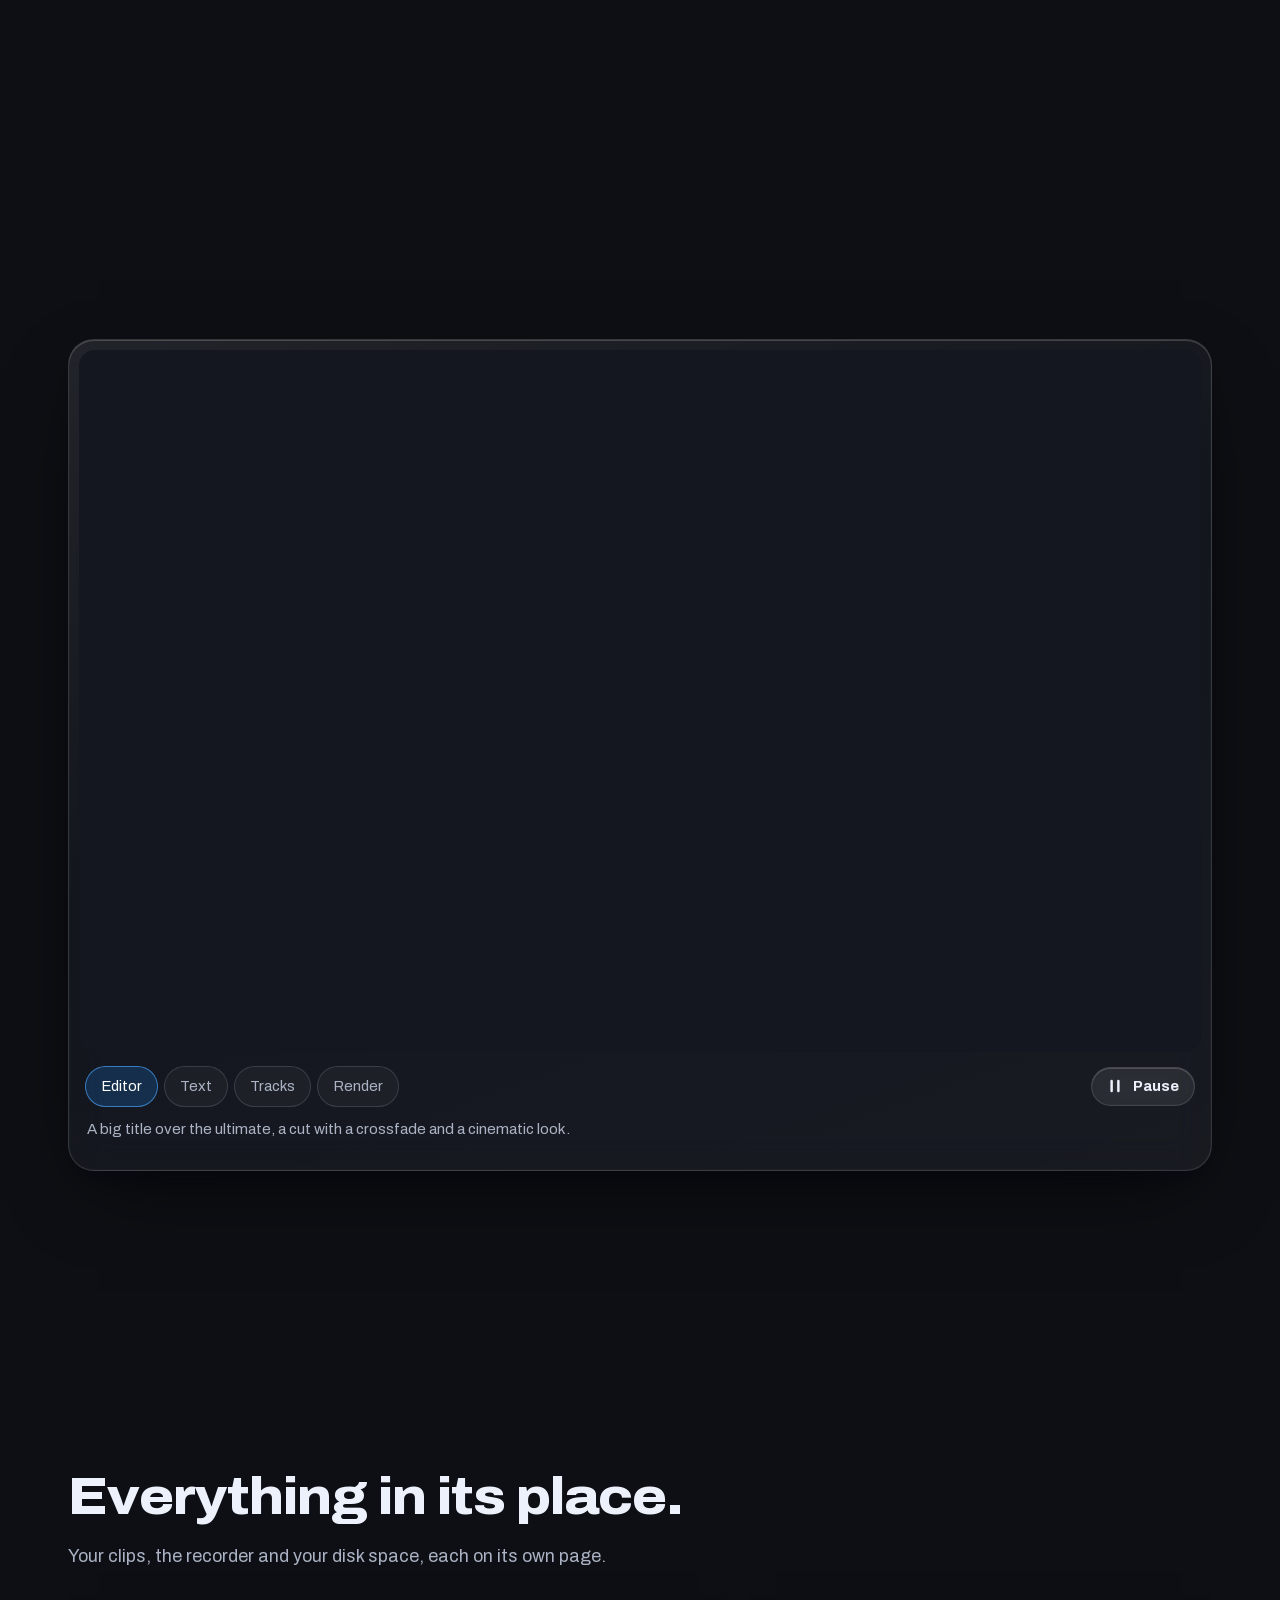
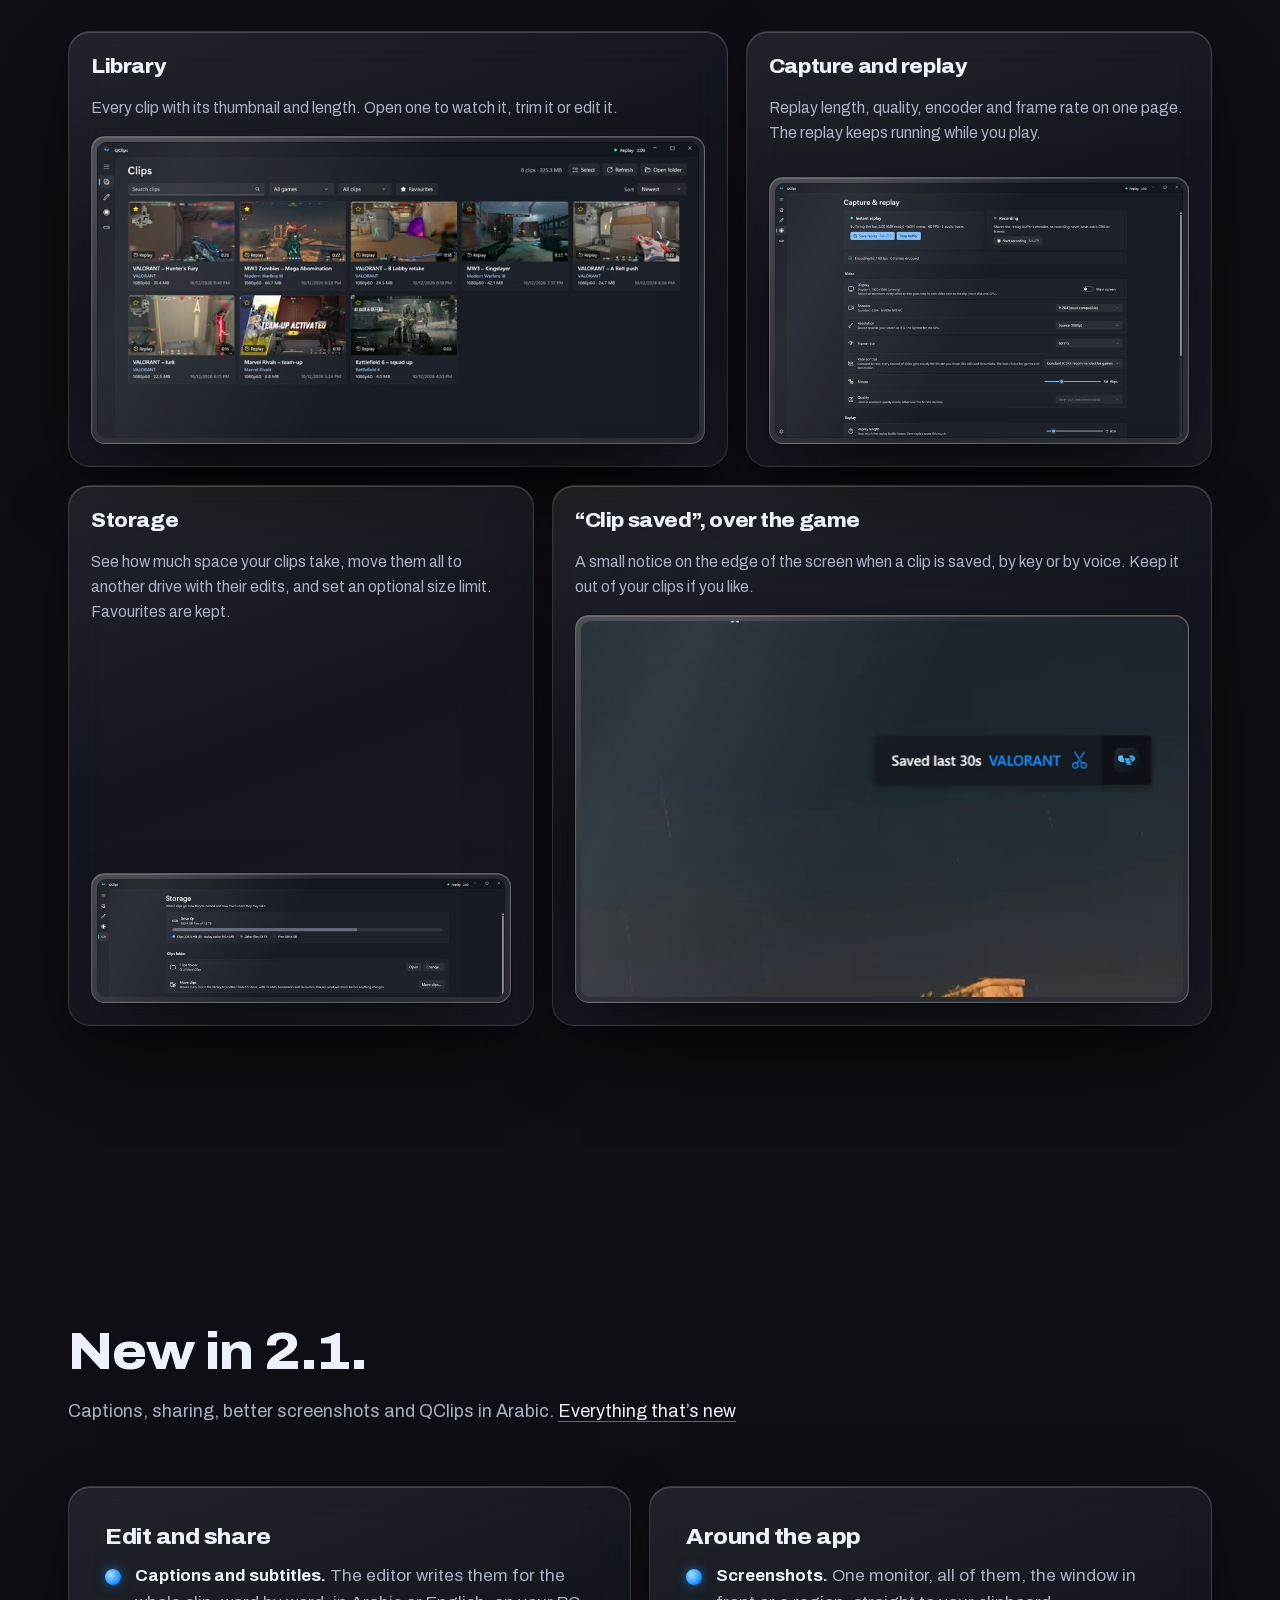
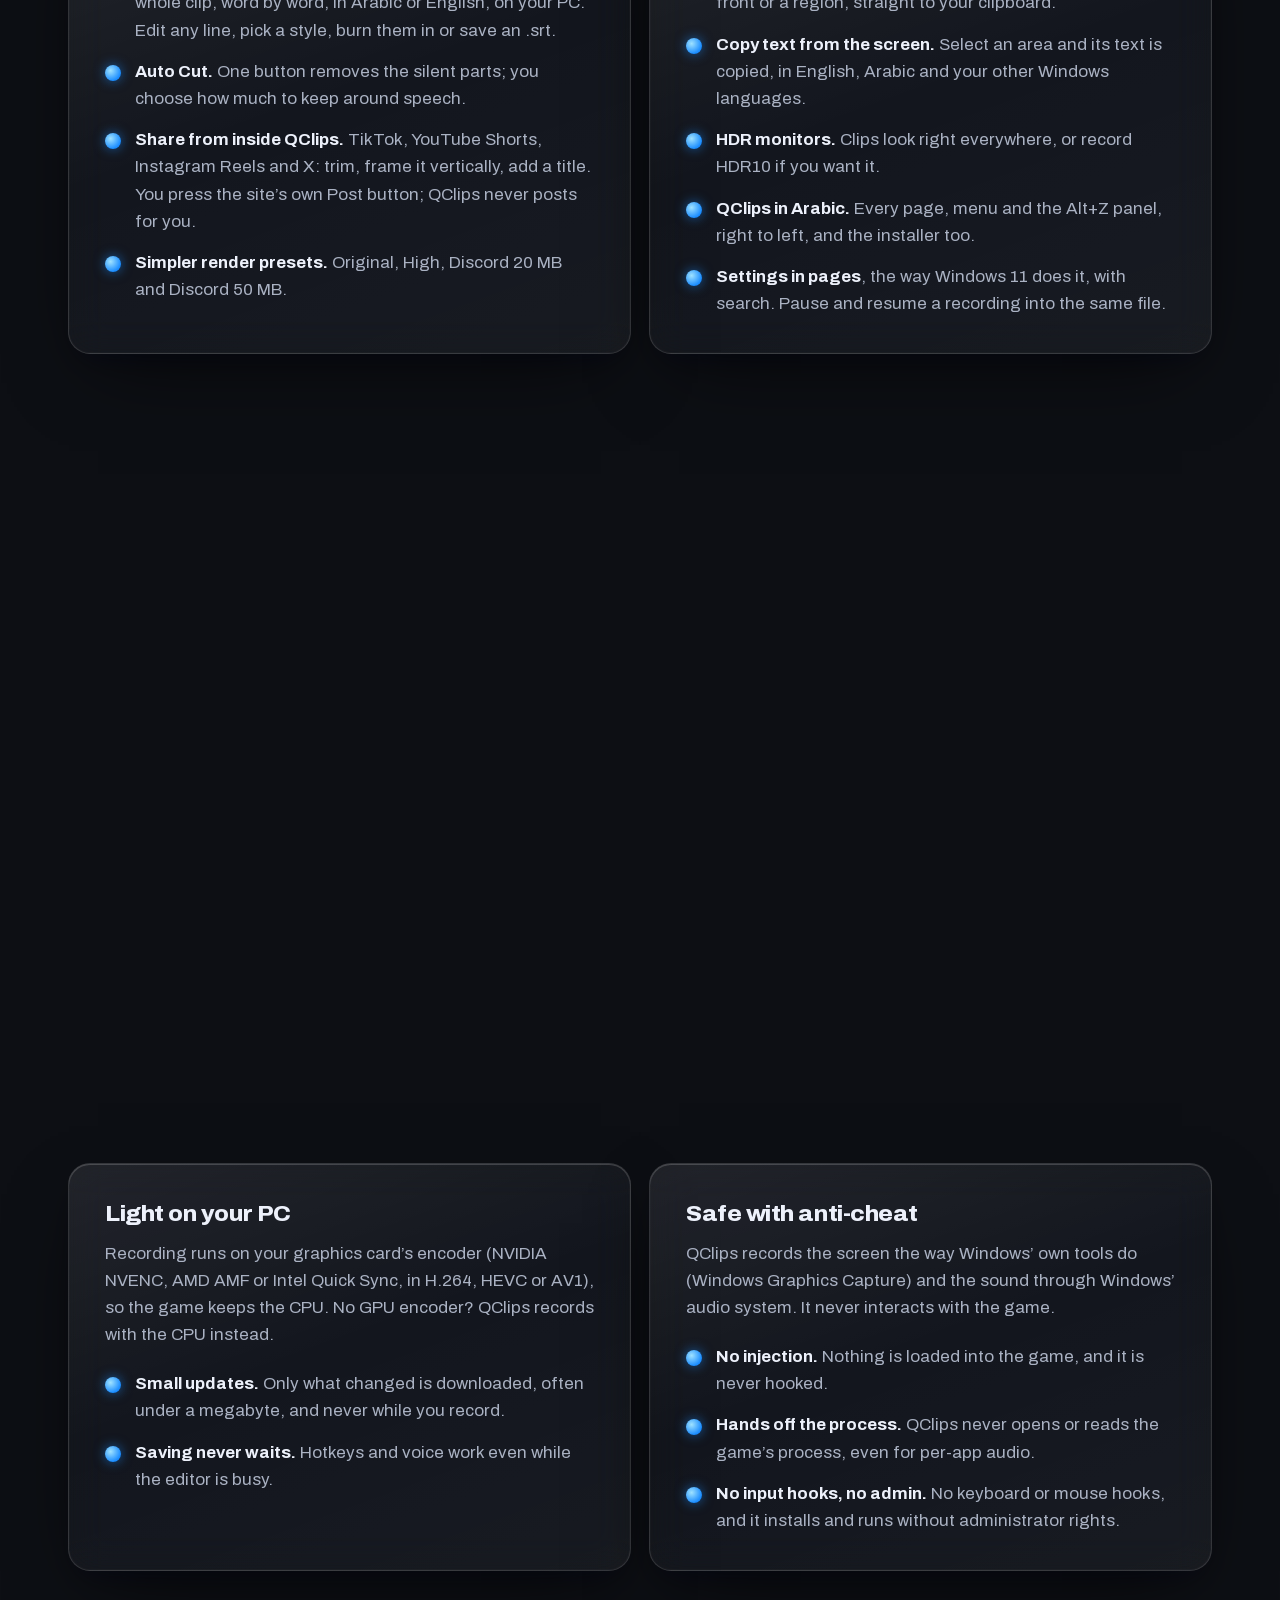
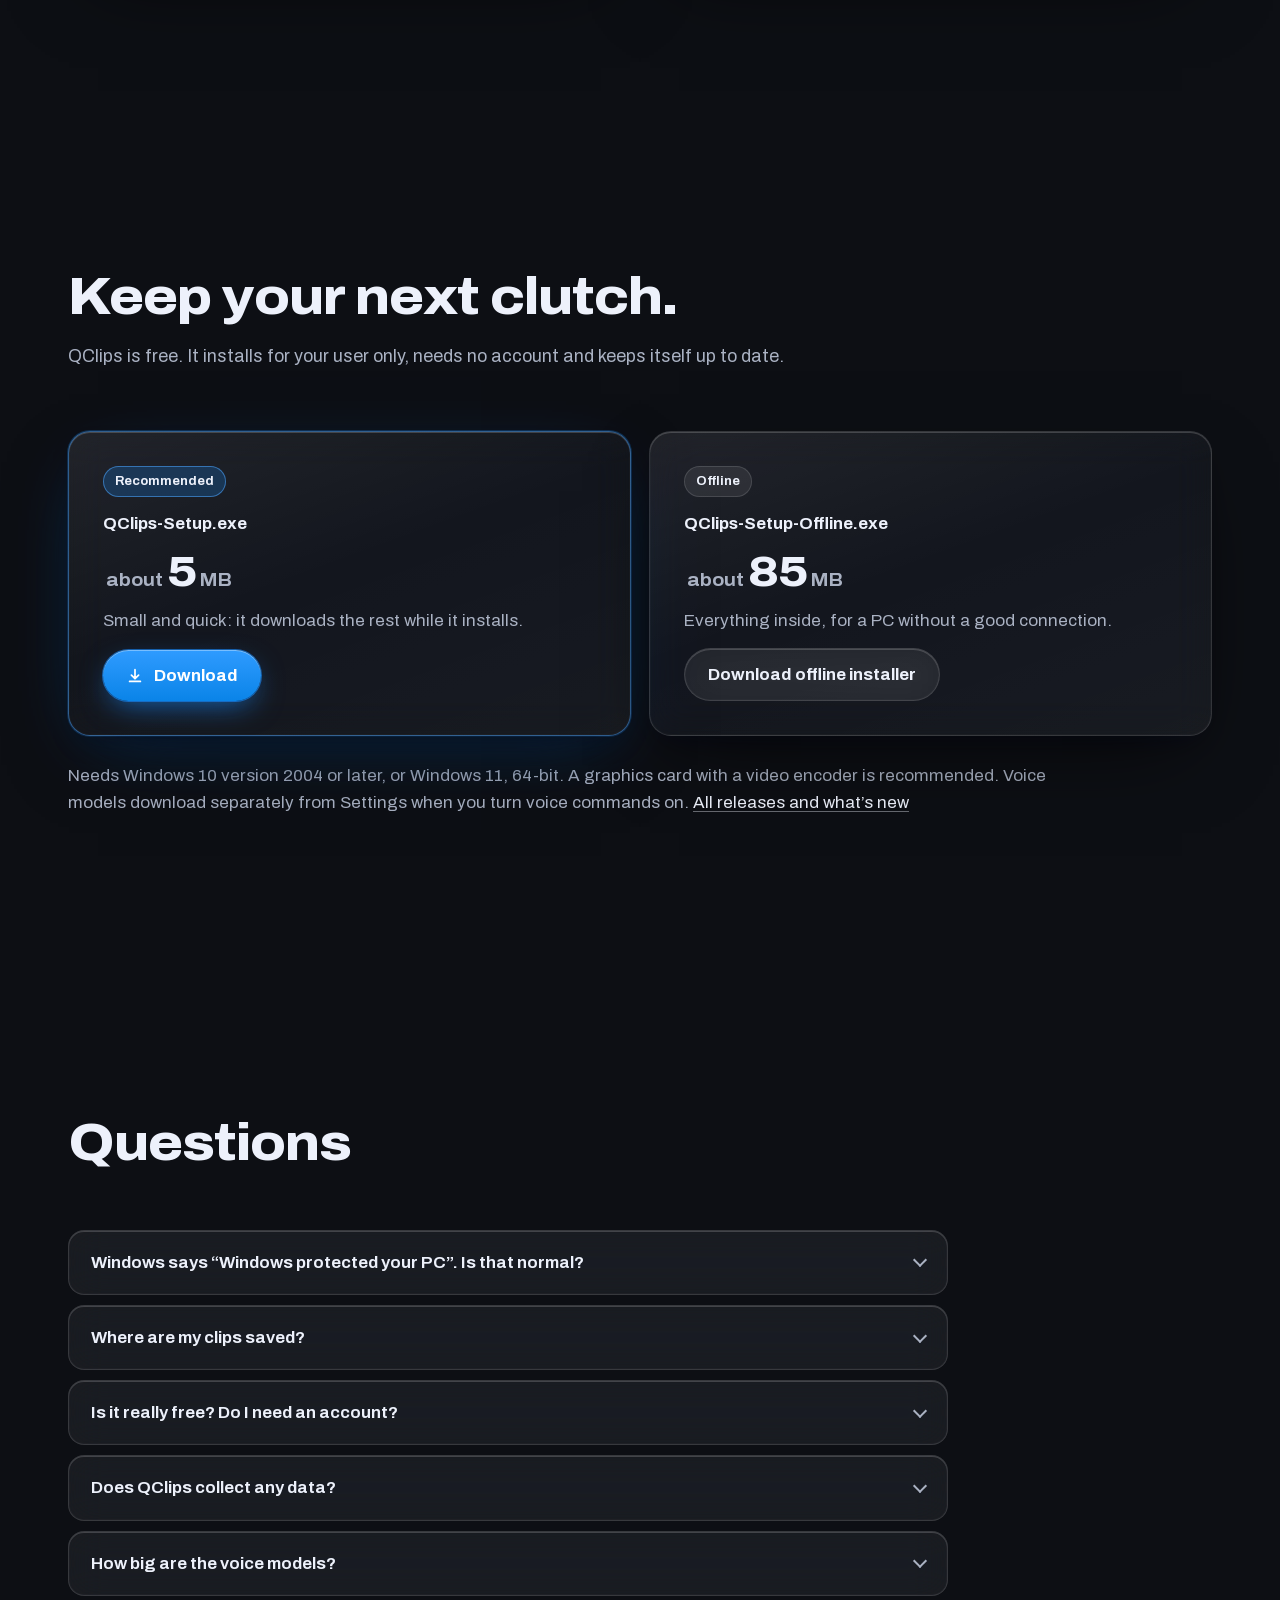
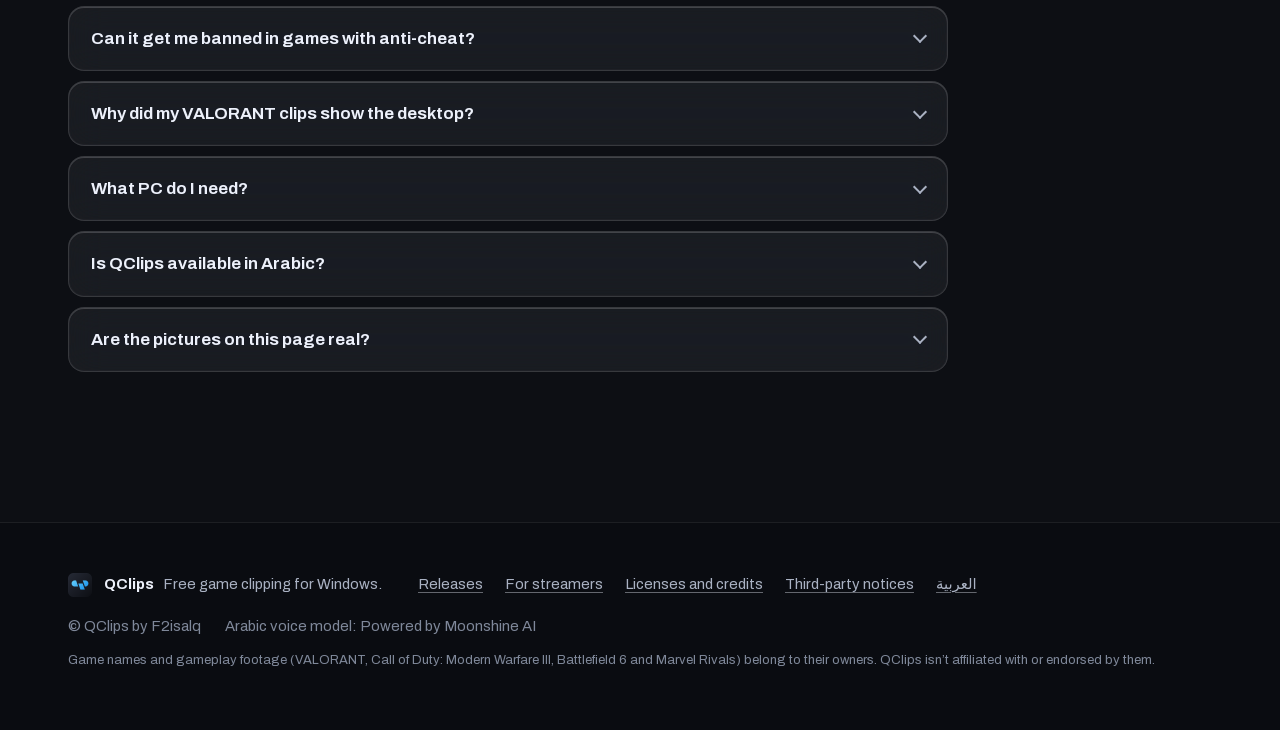
==== commit ccf3a2ce: "QClips 2.1: what's new, one editor, new render presets, corrected VALORANT answer, Arabic app" ====
--- a/index.html
+++ b/index.html
@@ -4,7 +4,7 @@
 <meta charset="utf-8">
 <meta name="viewport" content="width=device-width, initial-scale=1">
 <title>QClips: play first, clip it after. Free game clipping for Windows</title>
-<meta name="description" content="QClips keeps the last minutes of your game on your PC. Press Alt+F10 or say “clip it” and the moment is saved, in Arabic or English. Trim it and size it for Discord. Free, no account, no telemetry.">
+<meta name="description" content="QClips keeps the last minutes of your game on your PC. Press Alt+F10 or say “clip it” and the moment is saved, in Arabic or English. Trim it, add captions and share it to Discord, TikTok, YouTube, Instagram or X. Free, no account, no telemetry.">
 <meta name="theme-color" content="#0d0f14">
 <meta name="color-scheme" content="dark">
 <link rel="icon" href="favicon.ico" sizes="any">
@@ -51,7 +51,7 @@
     <div class="hero-grid">
       <div class="hero-copy">
         <h1 id="hero-title"><span class="l">Play first.</span> <span class="l">Clip it after.</span></h1>
-        <p class="lead">QClips keeps the last minutes of your game on your PC. When something happens, press <span class="keys"><kbd>Alt</kbd>+<kbd>F10</kbd></span> or just say “clip it”, and the moment is saved. Trim it, then send it to Discord.</p>
+        <p class="lead">QClips keeps the last minutes of your game on your PC. When something happens, press <span class="keys"><kbd>Alt</kbd>+<kbd>F10</kbd></span> or just say “clip it”, and the moment is saved. Trim it, add captions, then share it.</p>
         <div class="cta">
           <a class="btn primary" href="https://github.com/F2isalq/QClips-Releases/releases/latest/download/QClips-Setup.exe">
             <svg viewBox="0 0 20 20" aria-hidden="true"><path d="M10 3v10m0 0l-4-4m4 4l4-4M4 16h12" fill="none" stroke="currentColor" stroke-width="1.9" stroke-linecap="round" stroke-linejoin="round"/></svg>
@@ -82,8 +82,8 @@
     <ul class="facts" aria-label="QClips in numbers">
       <li class="stat" data-reveal style="--i:0"><b><span class="num" data-count="5">5</span><small>MB</small></b><span>The installer. It fetches the rest while it installs.</span></li>
       <li class="stat" data-reveal style="--i:1"><b><span class="num" data-count="12">12</span><small>ms</small></b><span>Sound to picture, about that close in our tests at 60 and 120 FPS.</span></li>
-      <li class="stat" data-reveal style="--i:2"><b><span class="num" data-count="2">2</span><small>languages</small></b><span>Voice commands in Arabic and English, recognized on your PC.</span></li>
-      <li class="stat" data-reveal style="--i:3"><b><span class="num" data-count="3">3</span><small>sizes</small></b><span>Discord presets: 10, 25 and 50 MB, encoded so the file fits.</span></li>
+      <li class="stat" data-reveal style="--i:2"><b><span class="num" data-count="2">2</span><small>languages</small></b><span>Arabic and English: the whole app, voice commands and captions.</span></li>
+      <li class="stat" data-reveal style="--i:3"><b><span class="num" data-count="4">4</span><small>presets</small></b><span>Original, High, Discord 20 MB and Discord 50 MB, encoded so the file fits.</span></li>
     </ul>
   </div>
 </section>
@@ -122,13 +122,13 @@
       <article class="step" id="editor" aria-labelledby="editor-title">
         <p class="step-num"><i>3</i>Editor</p>
         <h2 id="editor-title">Trim it to the moment. Size it for Discord.</h2>
-        <p>Trim, split, change the speed (keeping the pitch), freeze a frame, add titles, effects, filters and transitions. Presets for Discord’s 10, 25 and 50 MB limits encode in two passes so the file fits.</p>
-        <ul class="ticks">
-          <li><b>Simple mode.</b> Your library, text, effects, filters and transitions next to one timeline.</li>
-          <li><b>Advanced mode.</b> Tracks, keyframes and masks. Animate position, scale, rotation, opacity and volume.</li>
-          <li><b>Titles in Arabic too.</b> Titles join and read Arabic correctly, in the preview and in the exported file.</li>
-        </ul>
-        <div class="shot-sm screen"><picture><source type="image/avif" srcset="img/editor-simple-800.avif 793w, img/editor-simple-1600.avif 1586w" sizes="92vw"><img src="img/editor-simple-800.webp" srcset="img/editor-simple-800.webp 793w, img/editor-simple-1600.webp 1586w" sizes="92vw" width="1586" height="993" loading="lazy" decoding="async" alt="The QClips editor in Simple mode: a “CLUTCH” title over a VALORANT clip at Sova’s Hunter’s Fury, a lower third, and a timeline with a cut, a crossfade and the audio tracks."></picture></div>
+        <p>Trim, split, change the speed (keeping the pitch), freeze a frame, add titles, captions, effects, filters and transitions. The Discord 20 MB and Discord 50 MB presets encode in two passes so the file fits.</p>
+        <ul class="ticks">
+          <li><b>One editor.</b> Your library, text, effects, filters, transitions and captions next to one timeline, with tracks and keyframes when you want them.</li>
+          <li><b>Captions, written for you.</b> Arabic (Gulf and Saudi first, also Egyptian, Levantine and Iraqi) or English, timed word by word, made on your PC.</li>
+          <li><b>Auto Cut.</b> Removes the silent parts of a clip; one Undo brings them back.</li>
+        </ul>
+        <div class="shot-sm screen"><picture><source type="image/avif" srcset="img/editor-simple-800.avif 793w, img/editor-simple-1600.avif 1586w" sizes="92vw"><img src="img/editor-simple-800.webp" srcset="img/editor-simple-800.webp 793w, img/editor-simple-1600.webp 1586w" sizes="92vw" width="1586" height="993" loading="lazy" decoding="async" alt="The QClips editor: a “CLUTCH” title over a VALORANT clip at Sova’s Hunter’s Fury, a lower third, and a timeline with a cut, a crossfade and the audio tracks."></picture></div>
       </article>
 
       <article class="step" id="audio" aria-labelledby="audio-title">
@@ -140,7 +140,7 @@
           <li><b>No echo in Mixed.</b> QClips warns when a program would be heard twice and keeps it out of the mix. A limiter keeps loud moments from crackling.</li>
           <li><b>Without touching the game.</b> Per-app audio never opens the game’s process.</li>
         </ul>
-        <div class="shot-sm screen"><picture><source type="image/avif" srcset="img/editor-advanced-800.avif 793w, img/editor-advanced-1600.avif 1586w" sizes="92vw"><img src="img/editor-advanced-800.webp" srcset="img/editor-advanced-800.webp 793w, img/editor-advanced-1600.webp 1586w" sizes="92vw" width="1586" height="993" loading="lazy" decoding="async" alt="The editor in Advanced mode with keyframes on the video and the Mixed, Game, Discord and Mic tracks on the timeline."></picture></div>
+        <div class="shot-sm screen"><picture><source type="image/avif" srcset="img/editor-advanced-800.avif 793w, img/editor-advanced-1600.avif 1586w" sizes="92vw"><img src="img/editor-advanced-800.webp" srcset="img/editor-advanced-800.webp 793w, img/editor-advanced-1600.webp 1586w" sizes="92vw" width="1586" height="993" loading="lazy" decoding="async" alt="The editor with keyframes on the video and the Mixed, Game, Discord and Mic tracks on the timeline."></picture></div>
       </article>
 
       <article class="step" id="lite" aria-labelledby="lite-title">
@@ -162,8 +162,8 @@
           <div class="frames">
             <img src="img/settings-voice-1600.webp" srcset="img/settings-voice-800.webp 793w, img/settings-voice-1600.webp 1586w" sizes="(max-width: 1240px) 90vw, 1100px" width="1586" height="993" alt="" decoding="async" class="on" style="--z:1.42;--o:50% 22%" data-cap="Settings, Voice commands: your phrases, their lengths and Start test.">
             <img src="img/altz-open-1920.webp" srcset="img/altz-open-960.webp 960w, img/altz-open-1920.webp 1920w" sizes="(max-width: 1240px) 90vw, 1100px" width="1920" height="1080" alt="" decoding="async" loading="lazy" class="right" style="--z:1.45;--o:100% 25%" data-cap="The Alt+Z panel over a game, on the edge of its screen.">
-            <img src="img/editor-simple-1600.webp" srcset="img/editor-simple-800.webp 793w, img/editor-simple-1600.webp 1586w" sizes="(max-width: 1240px) 90vw, 1100px" width="1586" height="993" alt="" decoding="async" loading="lazy" data-cap="The editor, Simple mode: a title over the ultimate.">
-            <img src="img/editor-advanced-1600.webp" srcset="img/editor-advanced-800.webp 793w, img/editor-advanced-1600.webp 1586w" sizes="(max-width: 1240px) 90vw, 1100px" width="1586" height="993" alt="" decoding="async" loading="lazy" style="--z:1.6;--o:0 100%" data-cap="Advanced mode: keyframes, and every sound on its own track.">
+            <img src="img/editor-simple-1600.webp" srcset="img/editor-simple-800.webp 793w, img/editor-simple-1600.webp 1586w" sizes="(max-width: 1240px) 90vw, 1100px" width="1586" height="993" alt="" decoding="async" loading="lazy" data-cap="The editor: a title over the ultimate.">
+            <img src="img/editor-advanced-1600.webp" srcset="img/editor-advanced-800.webp 793w, img/editor-advanced-1600.webp 1586w" sizes="(max-width: 1240px) 90vw, 1100px" width="1586" height="993" alt="" decoding="async" loading="lazy" style="--z:1.6;--o:0 100%" data-cap="Keyframes, and every sound on its own track.">
             <img style="--z:1.12;--o:0 0" src="img/lite-1600.webp" srcset="img/lite-800.webp 593w, img/lite-1600.webp 1186w" sizes="(max-width: 1240px) 90vw, 1100px" width="1186" height="793" alt="" decoding="async" loading="lazy" data-cap="QClips Lite: only the recorder and its settings.">
           </div>
         </div>
@@ -204,28 +204,28 @@
   <div class="wrap">
     <div class="sec-head" data-reveal>
       <h2 id="editing-title">The editor, screen by screen.</h2>
-      <p>Start simple: pick a piece, add a title, choose a look. Switch to Advanced for tracks and keyframes; the edit comes with you. Then render it at the size Discord takes.</p>
+      <p>Pick a piece, add a title or captions, choose a look. Tracks and keyframes are on the same timeline. Then render it at the size Discord takes, or share it straight from QClips.</p>
     </div>
     <div class="glass reel" id="reel" data-reveal>
       <div class="reel-frames">
-        <figure class="on" id="rf1" role="tabpanel" aria-labelledby="rt1" data-cap="Simple mode: a big title over the ultimate, a cut with a crossfade and a cinematic look.">
-          <picture><source type="image/avif" srcset="img/editor-simple-800.avif 793w, img/editor-simple-1600.avif 1586w" sizes="(max-width: 1240px) 94vw, 1180px"><img src="img/editor-simple-800.webp" srcset="img/editor-simple-800.webp 793w, img/editor-simple-1600.webp 1586w" sizes="(max-width: 1240px) 94vw, 1180px" width="1586" height="993" loading="lazy" decoding="async" alt="The editor in Simple mode with a “CLUTCH” title over a VALORANT clip and its timeline."></picture>
+        <figure class="on" id="rf1" role="tabpanel" aria-labelledby="rt1" data-cap="A big title over the ultimate, a cut with a crossfade and a cinematic look.">
+          <picture><source type="image/avif" srcset="img/editor-simple-800.avif 793w, img/editor-simple-1600.avif 1586w" sizes="(max-width: 1240px) 94vw, 1180px"><img src="img/editor-simple-800.webp" srcset="img/editor-simple-800.webp 793w, img/editor-simple-1600.webp 1586w" sizes="(max-width: 1240px) 94vw, 1180px" width="1586" height="993" loading="lazy" decoding="async" alt="The editor with a “CLUTCH” title over a VALORANT clip and its timeline."></picture>
         </figure>
         <figure id="rf2" role="tabpanel" aria-labelledby="rt2" data-cap="The Text panel: titles, lower thirds, kill feeds, subtitles and more, ready to drop on the clip.">
-          <picture><source type="image/avif" srcset="img/editor-text-800.avif 793w, img/editor-text-1600.avif 1586w" sizes="(max-width: 1240px) 94vw, 1180px"><img src="img/editor-text-800.webp" srcset="img/editor-text-800.webp 793w, img/editor-text-1600.webp 1586w" sizes="(max-width: 1240px) 94vw, 1180px" width="1586" height="993" loading="lazy" decoding="async" alt="The Simple editor’s Text panel with its title styles."></picture>
+          <picture><source type="image/avif" srcset="img/editor-text-800.avif 793w, img/editor-text-1600.avif 1586w" sizes="(max-width: 1240px) 94vw, 1180px"><img src="img/editor-text-800.webp" srcset="img/editor-text-800.webp 793w, img/editor-text-1600.webp 1586w" sizes="(max-width: 1240px) 94vw, 1180px" width="1586" height="993" loading="lazy" decoding="async" alt="The editor’s Text panel with its title styles."></picture>
         </figure>
-        <figure id="rf3" role="tabpanel" aria-labelledby="rt3" data-cap="Advanced mode: keyframes for zoom and fade on the video, a text track and every audio track.">
-          <picture><source type="image/avif" srcset="img/editor-advanced-800.avif 793w, img/editor-advanced-1600.avif 1586w" sizes="(max-width: 1240px) 94vw, 1180px"><img src="img/editor-advanced-800.webp" srcset="img/editor-advanced-800.webp 793w, img/editor-advanced-1600.webp 1586w" sizes="(max-width: 1240px) 94vw, 1180px" width="1586" height="993" loading="lazy" decoding="async" alt="The editor in Advanced mode with keyframes and the Text, Video, Mixed, Game, Discord and Mic tracks."></picture>
+        <figure id="rf3" role="tabpanel" aria-labelledby="rt3" data-cap="Tracks: keyframes for zoom and fade on the video, a text track and every audio track.">
+          <picture><source type="image/avif" srcset="img/editor-advanced-800.avif 793w, img/editor-advanced-1600.avif 1586w" sizes="(max-width: 1240px) 94vw, 1180px"><img src="img/editor-advanced-800.webp" srcset="img/editor-advanced-800.webp 793w, img/editor-advanced-1600.webp 1586w" sizes="(max-width: 1240px) 94vw, 1180px" width="1586" height="993" loading="lazy" decoding="async" alt="The editor with keyframes and the Text, Video, Mixed, Game, Discord and Mic tracks."></picture>
         </figure>
-        <figure id="rf4" role="tabpanel" aria-labelledby="rt4" data-cap="Render video: Original, High, 1080p60 and Discord 10, 25 and 50 MB.">
-          <picture><source type="image/avif" srcset="img/render-800.avif 793w, img/render-1600.avif 1586w" sizes="(max-width: 1240px) 94vw, 1180px"><img src="img/render-800.webp" srcset="img/render-800.webp 793w, img/render-1600.webp 1586w" sizes="(max-width: 1240px) 94vw, 1180px" width="1586" height="993" loading="lazy" decoding="async" alt="The Render video dialog with the Discord 10 MB preset selected."></picture>
+        <figure id="rf4" role="tabpanel" aria-labelledby="rt4" data-cap="Render video: Original, High, Discord 20 MB and Discord 50 MB.">
+          <picture><source type="image/avif" srcset="img/render-800.avif 793w, img/render-1600.avif 1586w" sizes="(max-width: 1240px) 94vw, 1180px"><img src="img/render-800.webp" srcset="img/render-800.webp 793w, img/render-1600.webp 1586w" sizes="(max-width: 1240px) 94vw, 1180px" width="1586" height="993" loading="lazy" decoding="async" alt="The Render video dialog and its presets."></picture>
         </figure>
       </div>
       <div class="reel-bar">
         <div class="reel-tabs" role="tablist" aria-label="Editor screens">
-          <button role="tab" type="button" id="rt1" aria-controls="rf1" aria-selected="true">Simple<i></i></button>
+          <button role="tab" type="button" id="rt1" aria-controls="rf1" aria-selected="true">Editor<i></i></button>
           <button role="tab" type="button" id="rt2" aria-controls="rf2" aria-selected="false" tabindex="-1">Text<i></i></button>
-          <button role="tab" type="button" id="rt3" aria-controls="rf3" aria-selected="false" tabindex="-1">Advanced<i></i></button>
+          <button role="tab" type="button" id="rt3" aria-controls="rf3" aria-selected="false" tabindex="-1">Tracks<i></i></button>
           <button role="tab" type="button" id="rt4" aria-controls="rf4" aria-selected="false" tabindex="-1">Render<i></i></button>
         </div>
         <button class="btn ghost sm reel-pause" id="reelPause" type="button" aria-pressed="false">
@@ -233,7 +233,7 @@
           <svg class="ic-play" viewBox="0 0 16 16" aria-hidden="true" style="display:none"><path d="M5 3.2v9.6L12.5 8z" fill="currentColor"/></svg>
           <span>Pause</span></button>
       </div>
-      <p class="reel-cap" id="reelCap" aria-hidden="true">Simple mode: a big title over the ultimate, a cut with a crossfade and a cinematic look.</p>
+      <p class="reel-cap" id="reelCap" aria-hidden="true">A big title over the ultimate, a cut with a crossfade and a cinematic look.</p>
     </div>
   </div>
 </section>
@@ -266,6 +266,37 @@
         <p>A small notice on the edge of the screen when a clip is saved, by key or by voice. Keep it out of your clips if you like.</p>
         <div class="screen"><picture><source type="image/avif" srcset="img/toast-scene-480.avif 320w, img/toast-scene-960.avif 640w" sizes="(max-width: 1060px) 90vw, 680px"><img src="img/toast-scene-480.webp" srcset="img/toast-scene-480.webp 320w, img/toast-scene-960.webp 640w" sizes="(max-width: 1060px) 90vw, 680px" width="640" height="400" loading="lazy" decoding="async" alt="The “Saved last 30s” notification on the right edge of the screen over a game."></picture></div>
       </article>
+    </div>
+  </div>
+</section>
+
+<!-- New in 2.1 -->
+<section class="sec" id="new" aria-labelledby="new-title">
+  <div class="wrap">
+    <div class="sec-head" data-reveal>
+      <h2 id="new-title">New in 2.1.</h2>
+      <p>Captions, sharing, better screenshots and QClips in Arabic. <a href="https://github.com/F2isalq/QClips-Releases/releases/latest">Everything that’s new</a></p>
+    </div>
+    <div class="cols2">
+      <div class="glass panel" data-reveal style="--i:0">
+        <h3>Edit and share</h3>
+        <ul class="ticks">
+          <li><b>Captions and subtitles.</b> The editor writes them for the whole clip, word by word, in Arabic or English, on your PC. Edit any line, pick a style, burn them in or save an .srt.</li>
+          <li><b>Auto Cut.</b> One button removes the silent parts; you choose how much to keep around speech.</li>
+          <li><b>Share from inside QClips.</b> TikTok, YouTube Shorts, Instagram Reels and X: trim, frame it vertically, add a title. You press the site’s own Post button; QClips never posts for you.</li>
+          <li><b>Simpler render presets.</b> Original, High, Discord 20 MB and Discord 50 MB.</li>
+        </ul>
+      </div>
+      <div class="glass panel" data-reveal style="--i:1">
+        <h3>Around the app</h3>
+        <ul class="ticks">
+          <li><b>Screenshots.</b> One monitor, all of them, the window in front or a region, straight to your clipboard.</li>
+          <li><b>Copy text from the screen.</b> Select an area and its text is copied, in English, Arabic and your other Windows languages.</li>
+          <li><b>HDR monitors.</b> Clips look right everywhere, or record HDR10 if you want it.</li>
+          <li><b>QClips in Arabic.</b> Every page, menu and the Alt+Z panel, right to left, and the installer too.</li>
+          <li><b>Settings in pages</b>, the way Windows 11 does it, with search. Pause and resume a recording into the same file.</li>
+        </ul>
+      </div>
     </div>
   </div>
 </section>
@@ -320,7 +351,7 @@
       </div>
       <div class="glass panel" data-reveal style="--i:1">
         <h3>Safe with anti-cheat</h3>
-        <p>QClips records the screen the way Windows’ own tools do (Desktop Duplication) and the sound through Windows’ audio system. It never interacts with the game.</p>
+        <p>QClips records the screen the way Windows’ own tools do (Windows Graphics Capture) and the sound through Windows’ audio system. It never interacts with the game.</p>
         <ul class="ticks">
           <li><b>No injection.</b> Nothing is loaded into the game, and it is never hooked.</li>
           <li><b>Hands off the process.</b> QClips never opens or reads the game’s process, even for per-app audio.</li>
@@ -351,7 +382,7 @@
       <div class="glass dl-card" data-reveal style="--i:1">
         <span class="badge" style="background:rgba(255,255,255,.08);border-color:var(--edge)">Offline</span>
         <span class="fn">QClips-Setup-Offline.exe</span>
-        <span class="size"><small>about</small>88<small>MB</small></span>
+        <span class="size"><small>about</small>85<small>MB</small></span>
         <p>Everything inside, for a PC without a good connection.</p>
         <a class="btn ghost" href="https://github.com/F2isalq/QClips-Releases/releases/latest/download/QClips-Setup-Offline.exe">Download offline installer</a>
       </div>
@@ -388,7 +419,7 @@
       <details>
         <summary>Does QClips collect any data?</summary>
         <div class="a">
-          <p>No. QClips sends no usage data, analytics or crash reports. It only goes online to check for updates and, if you turn on voice commands, to download the voice model once.</p>
+          <p>No. QClips sends no usage data, analytics or crash reports. It only goes online to check for updates, to download the voice or captions models once if you use them, and when you share a clip to a site yourself.</p>
         </div>
       </details>
       <details>
@@ -400,7 +431,14 @@
       <details>
         <summary>Can it get me banned in games with anti-cheat?</summary>
         <div class="a">
-          <p>QClips doesn’t interact with games at all: no injection, no hooks, it never opens the game’s process and it needs no administrator rights. It captures the screen and sound through Windows, like the built-in Windows tools.</p>
+          <p>QClips doesn’t interact with games at all: no injection, no hooks, it never opens the game’s process and it needs no administrator rights. It records the screen with Windows Graphics Capture, the way Windows’ own tools do, and the sound through Windows’ audio system.</p>
+        </div>
+      </details>
+      <details id="hidden-games">
+        <summary>Why did my VALORANT clips show the desktop?</summary>
+        <div class="a">
+          <p>Many screen recorders, and QClips before 2.1, capture the screen with Desktop Duplication, all the time. After a while of that, VALORANT’s anti-cheat hides the game’s window from every screen capture until the PC restarts, so clips show what is behind the game, usually the desktop.</p>
+          <p>QClips 2.1 records with Windows Graphics Capture instead, so this no longer happens. If it already happened before you updated, restart your PC once.</p>
         </div>
       </details>
       <details>
@@ -412,7 +450,7 @@
       <details>
         <summary>Is QClips available in Arabic?</summary>
         <div class="a">
-          <p>Voice commands understand Arabic and English, and titles in the editor join and read Arabic correctly. <a href="ar/" hreflang="ar">This site is in Arabic too.</a></p>
+          <p>Yes. The whole app, the Alt+Z panel and the installer are in Arabic, right to left. QClips follows your Windows display language; to choose yourself, go to Settings, General, Language. Voice commands and captions understand Arabic and English. <a href="ar/" hreflang="ar">This site is in Arabic too.</a></p>
         </div>
       </details>
       <details>
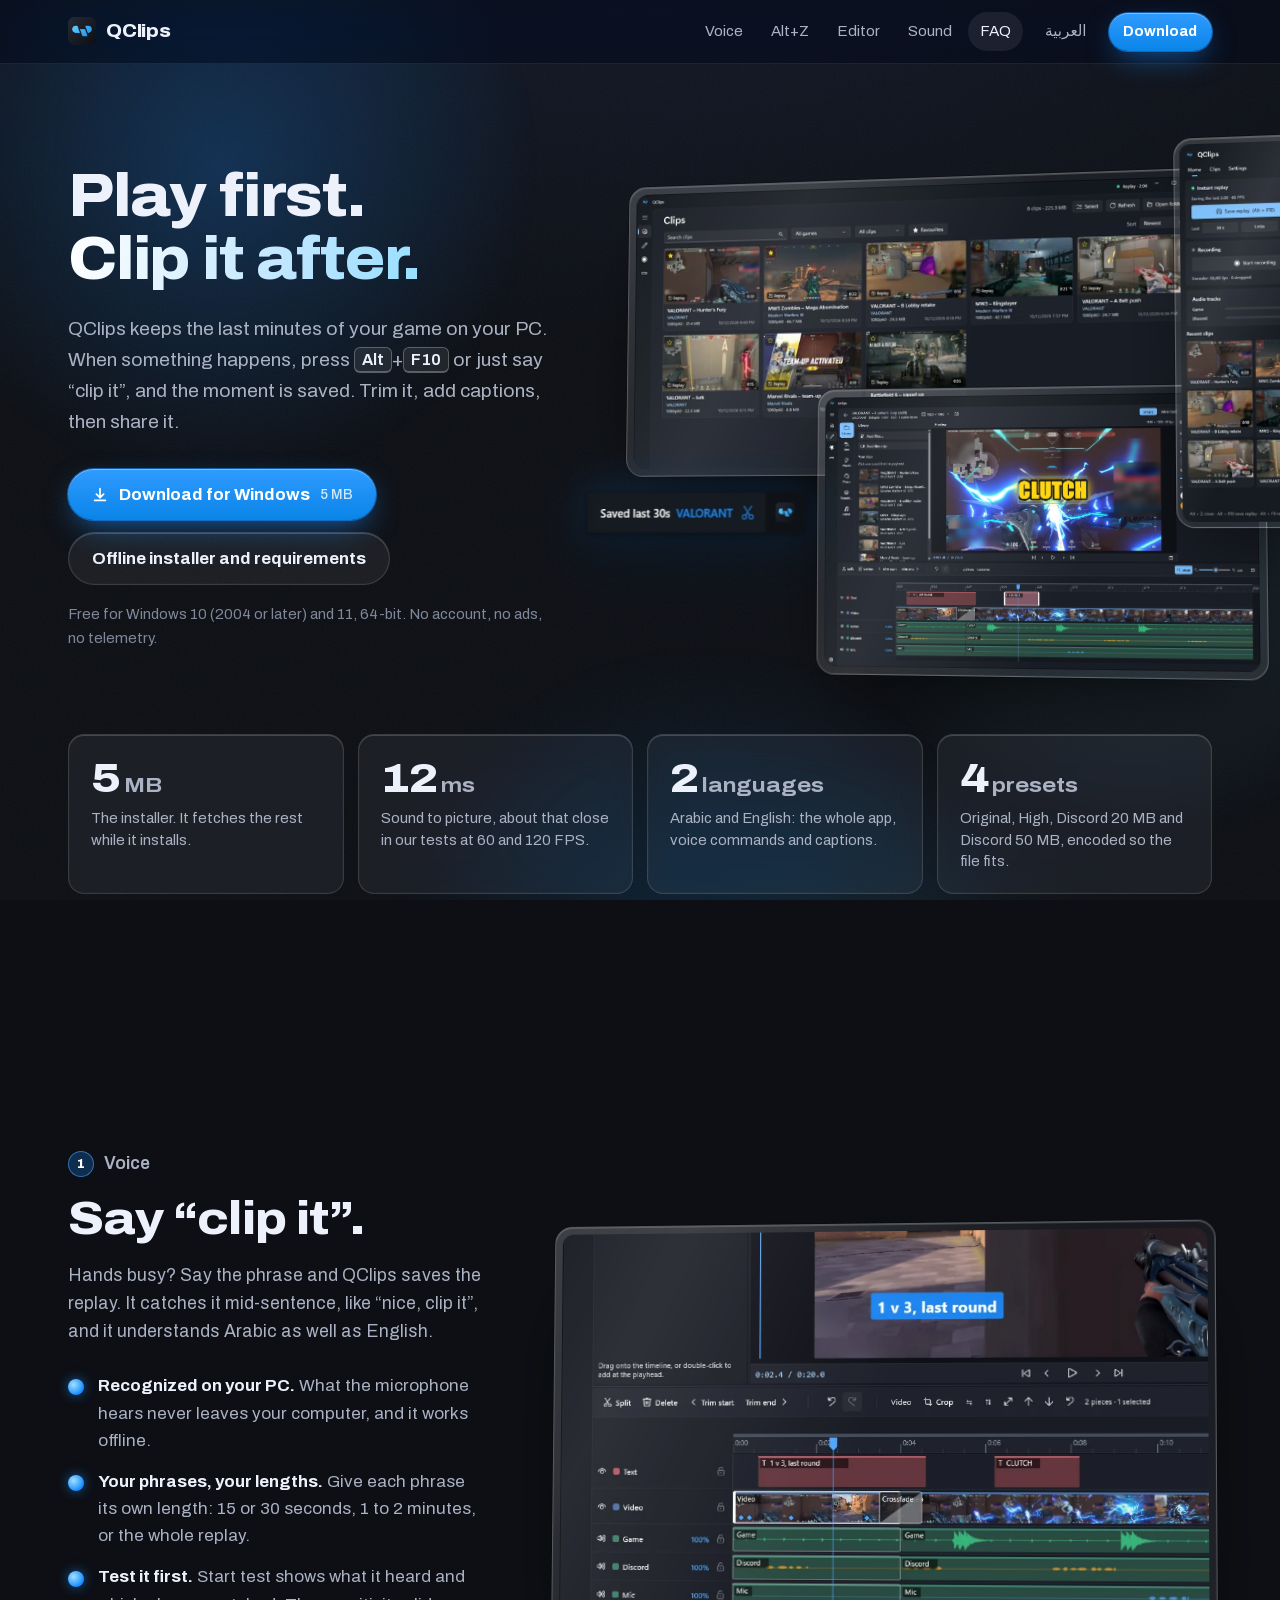
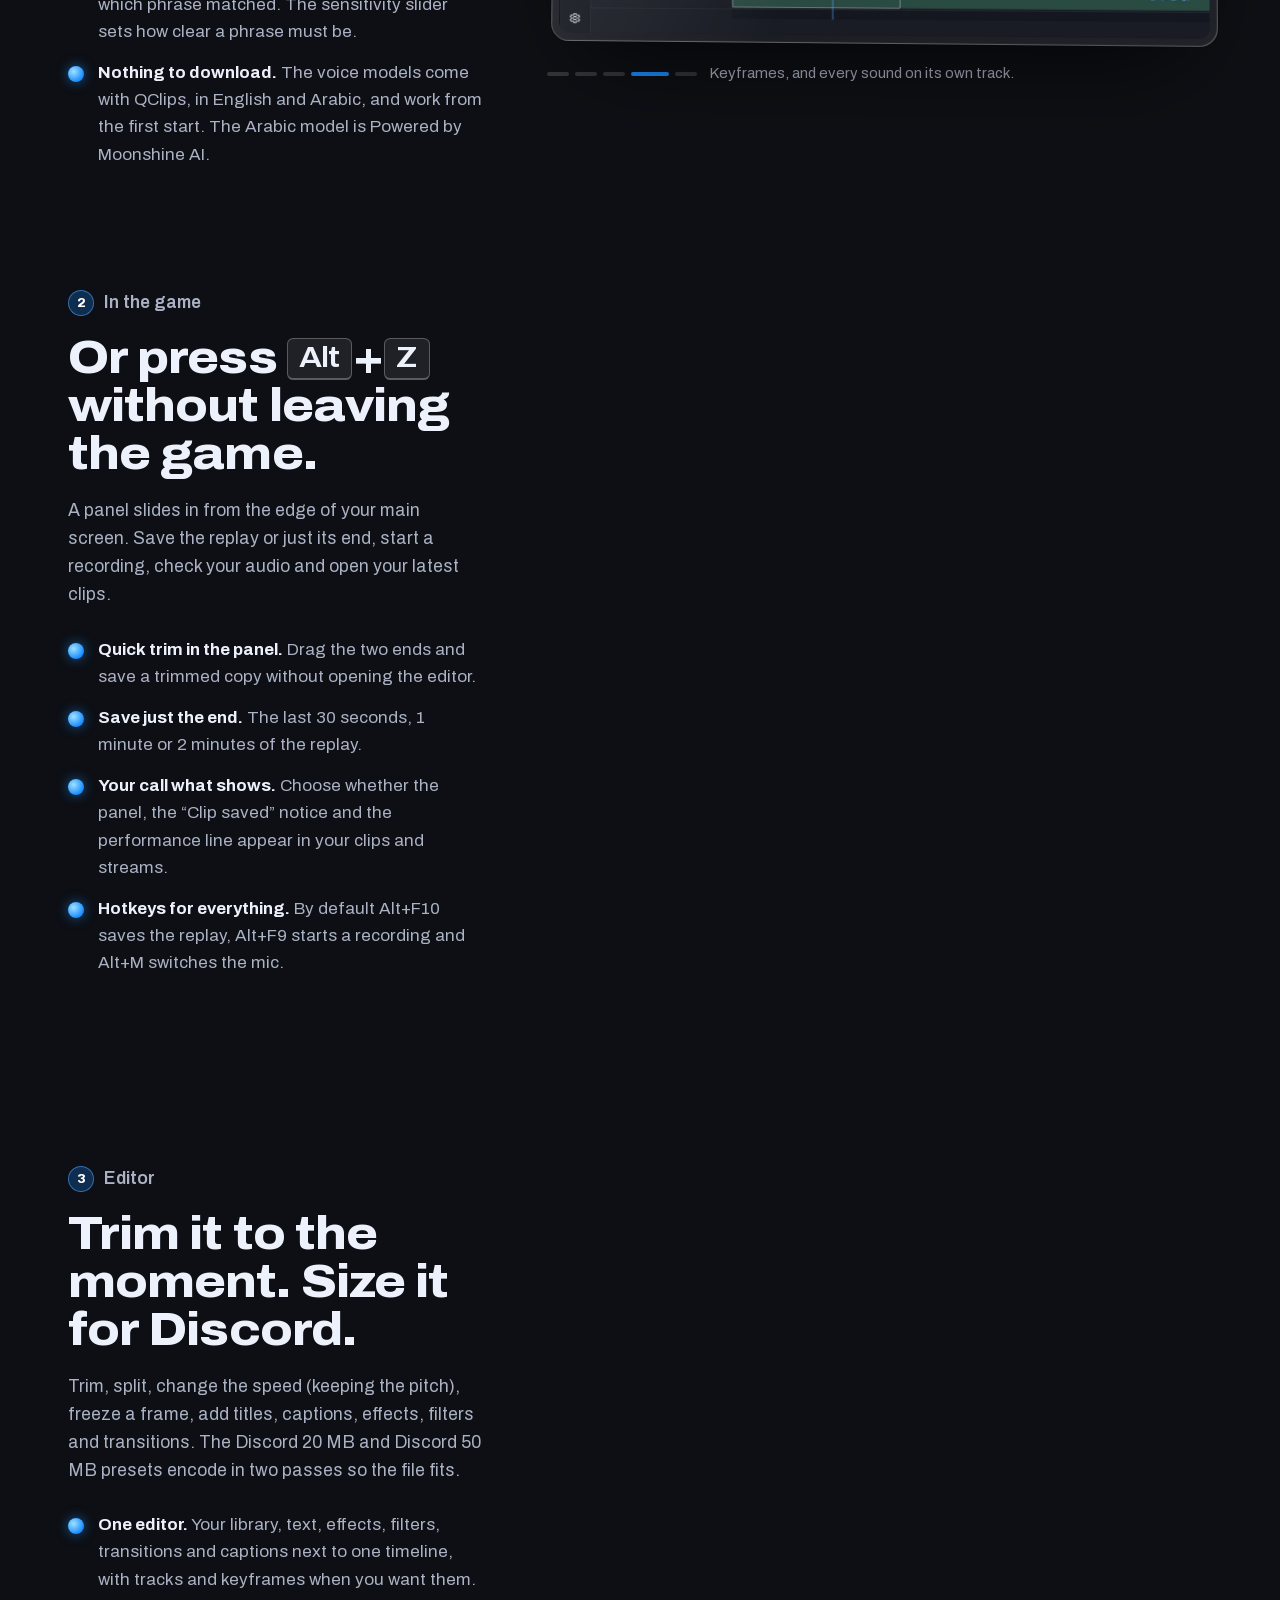
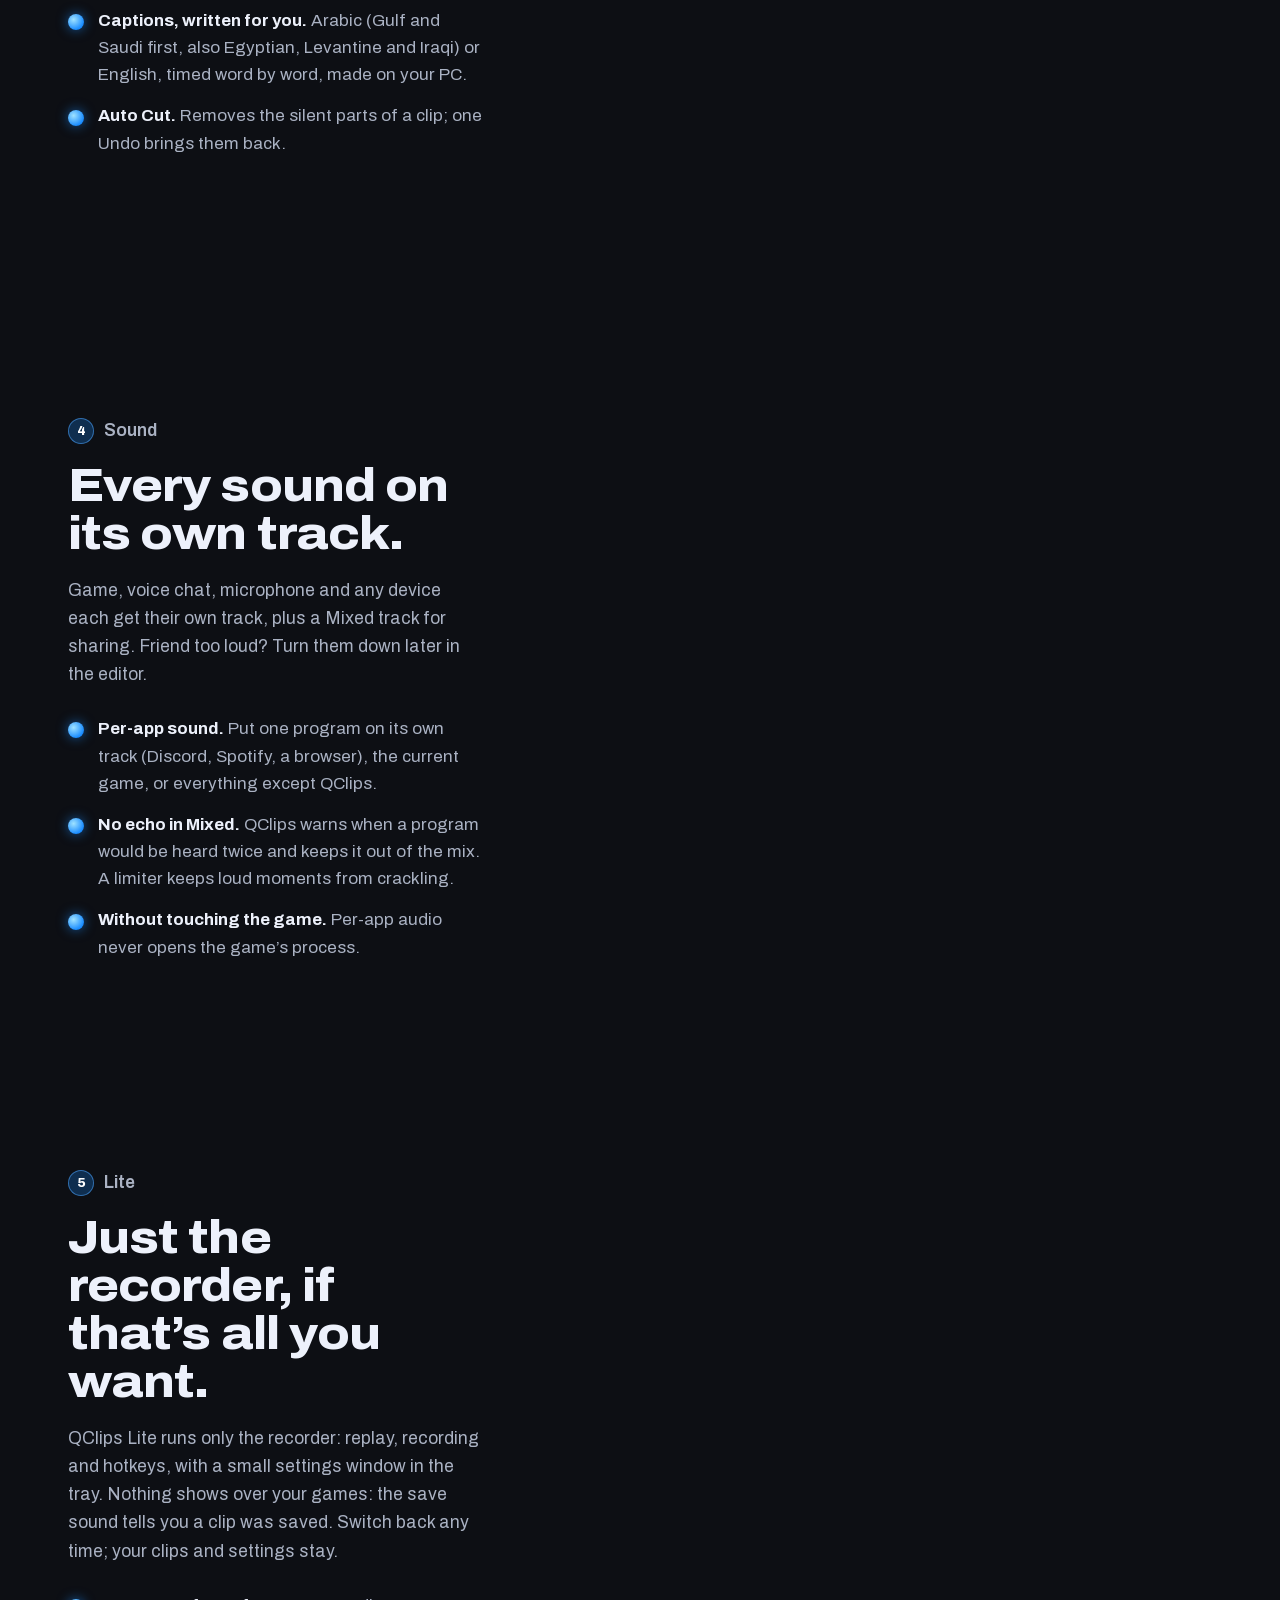
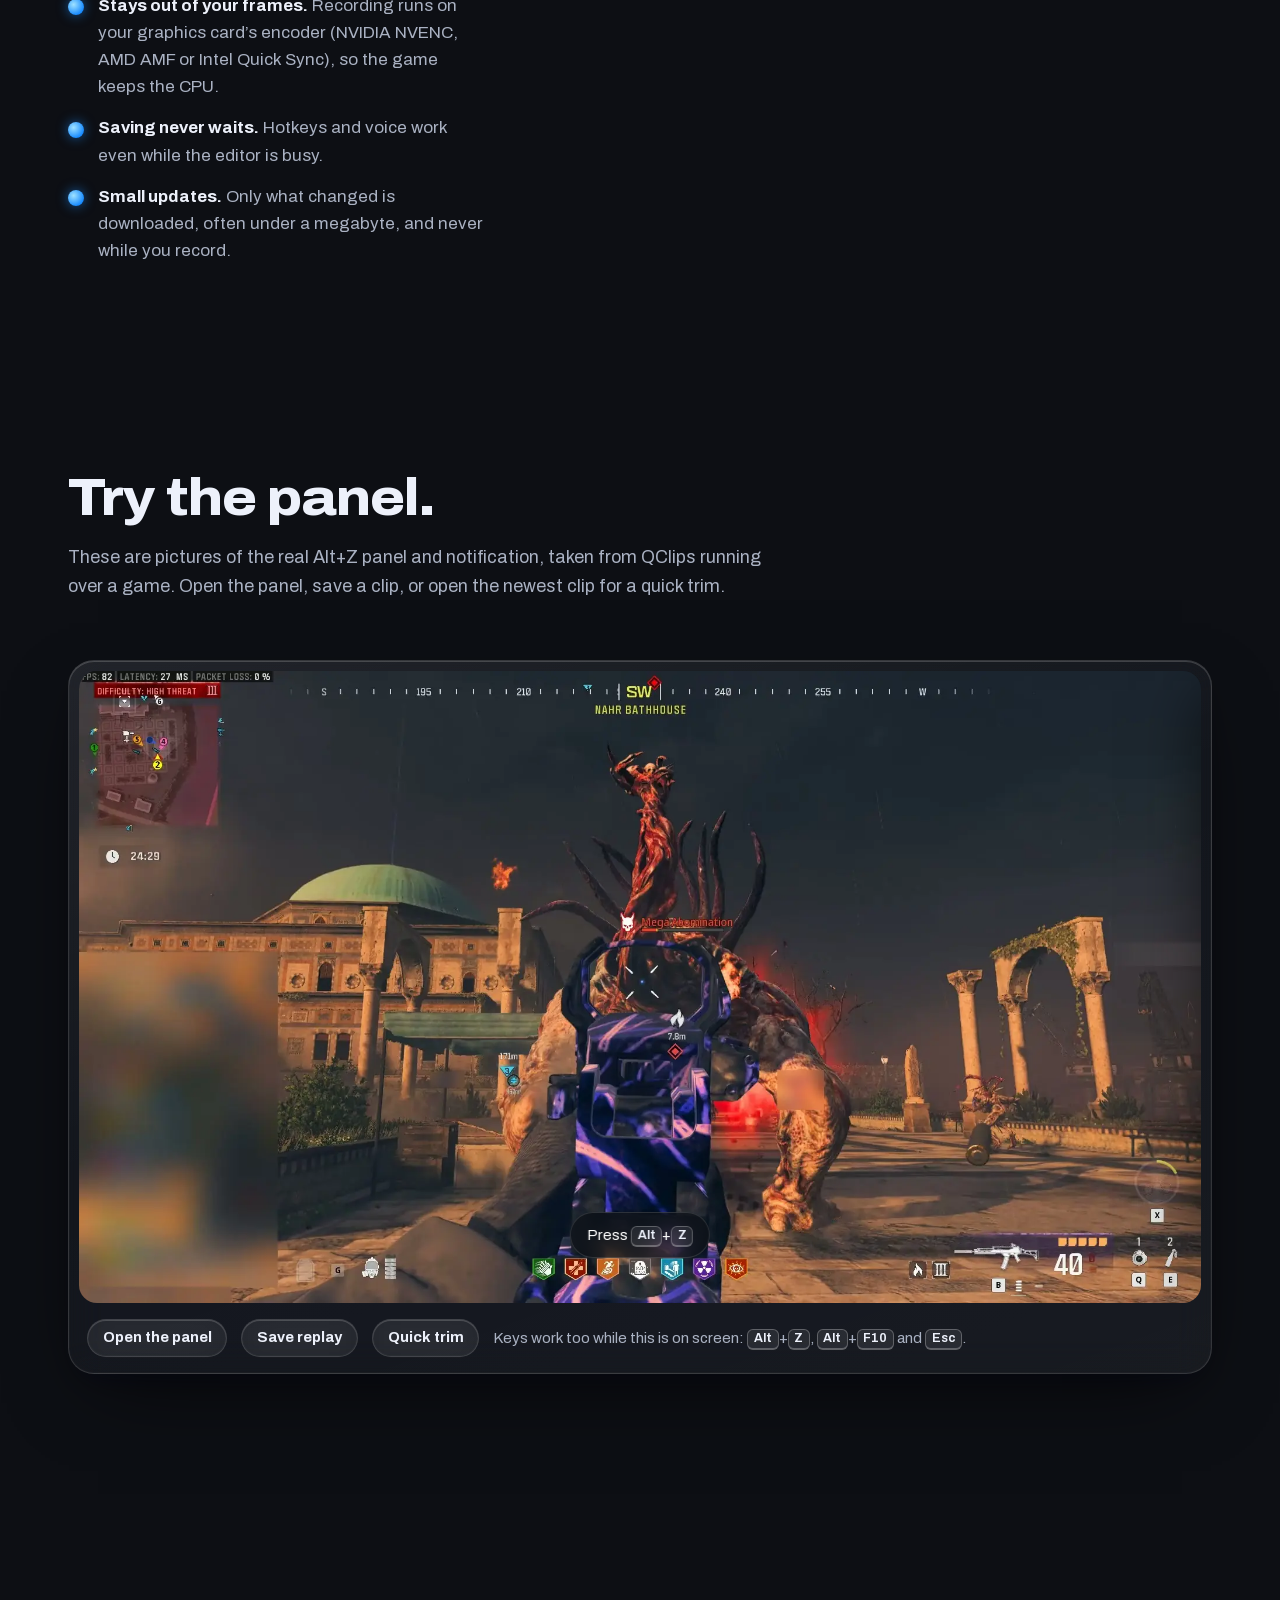
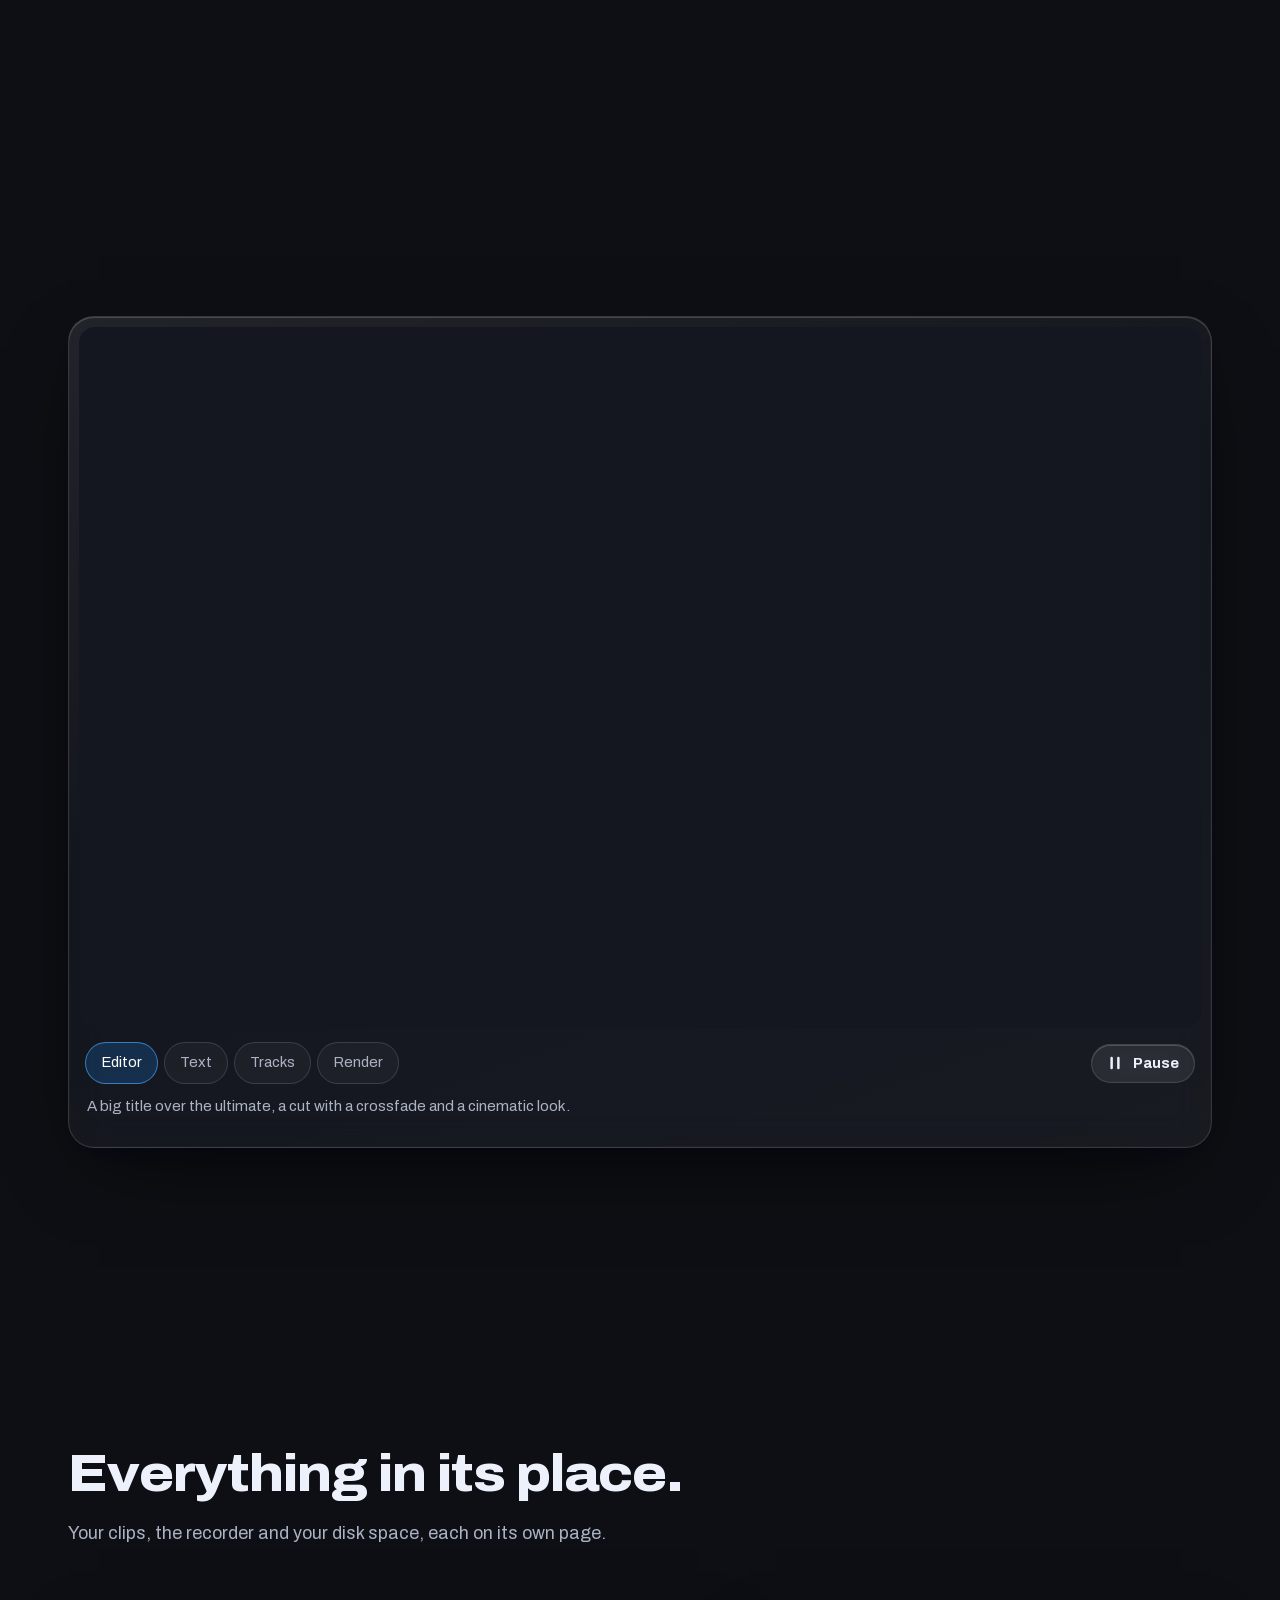
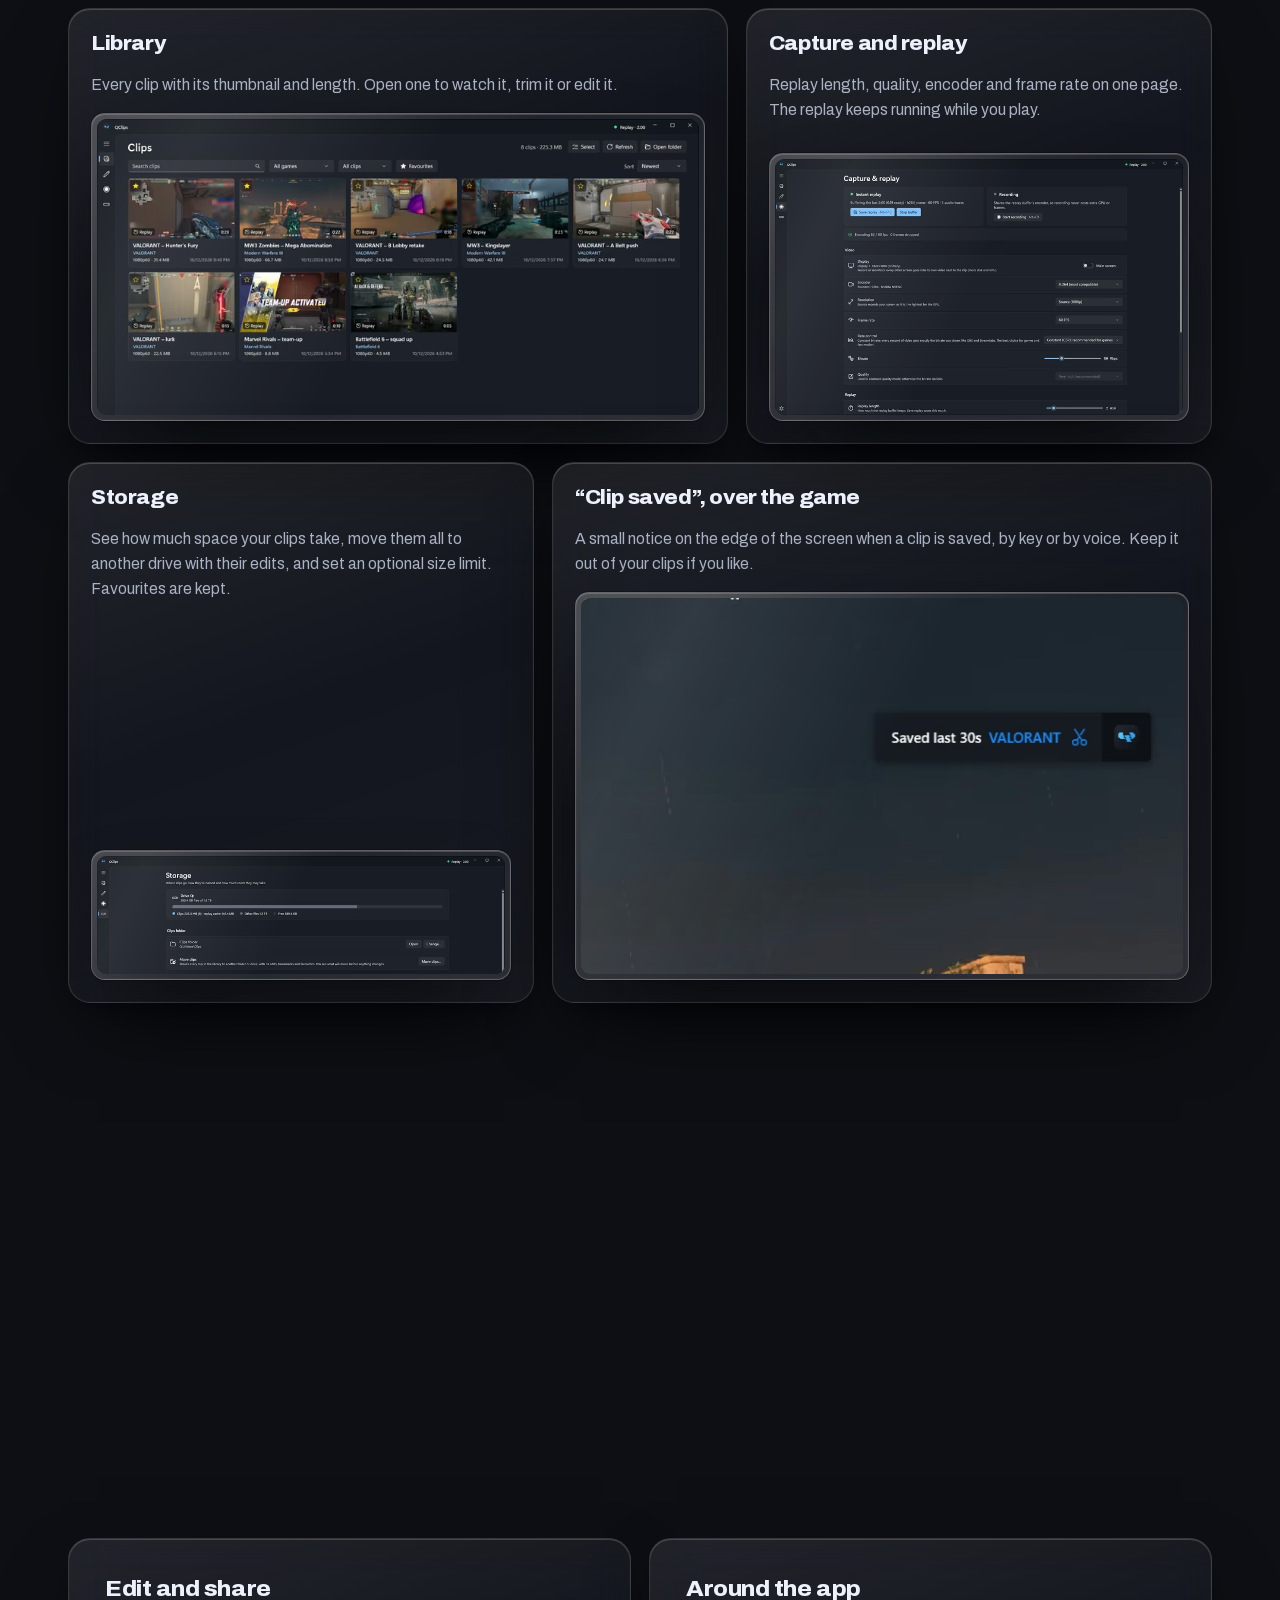
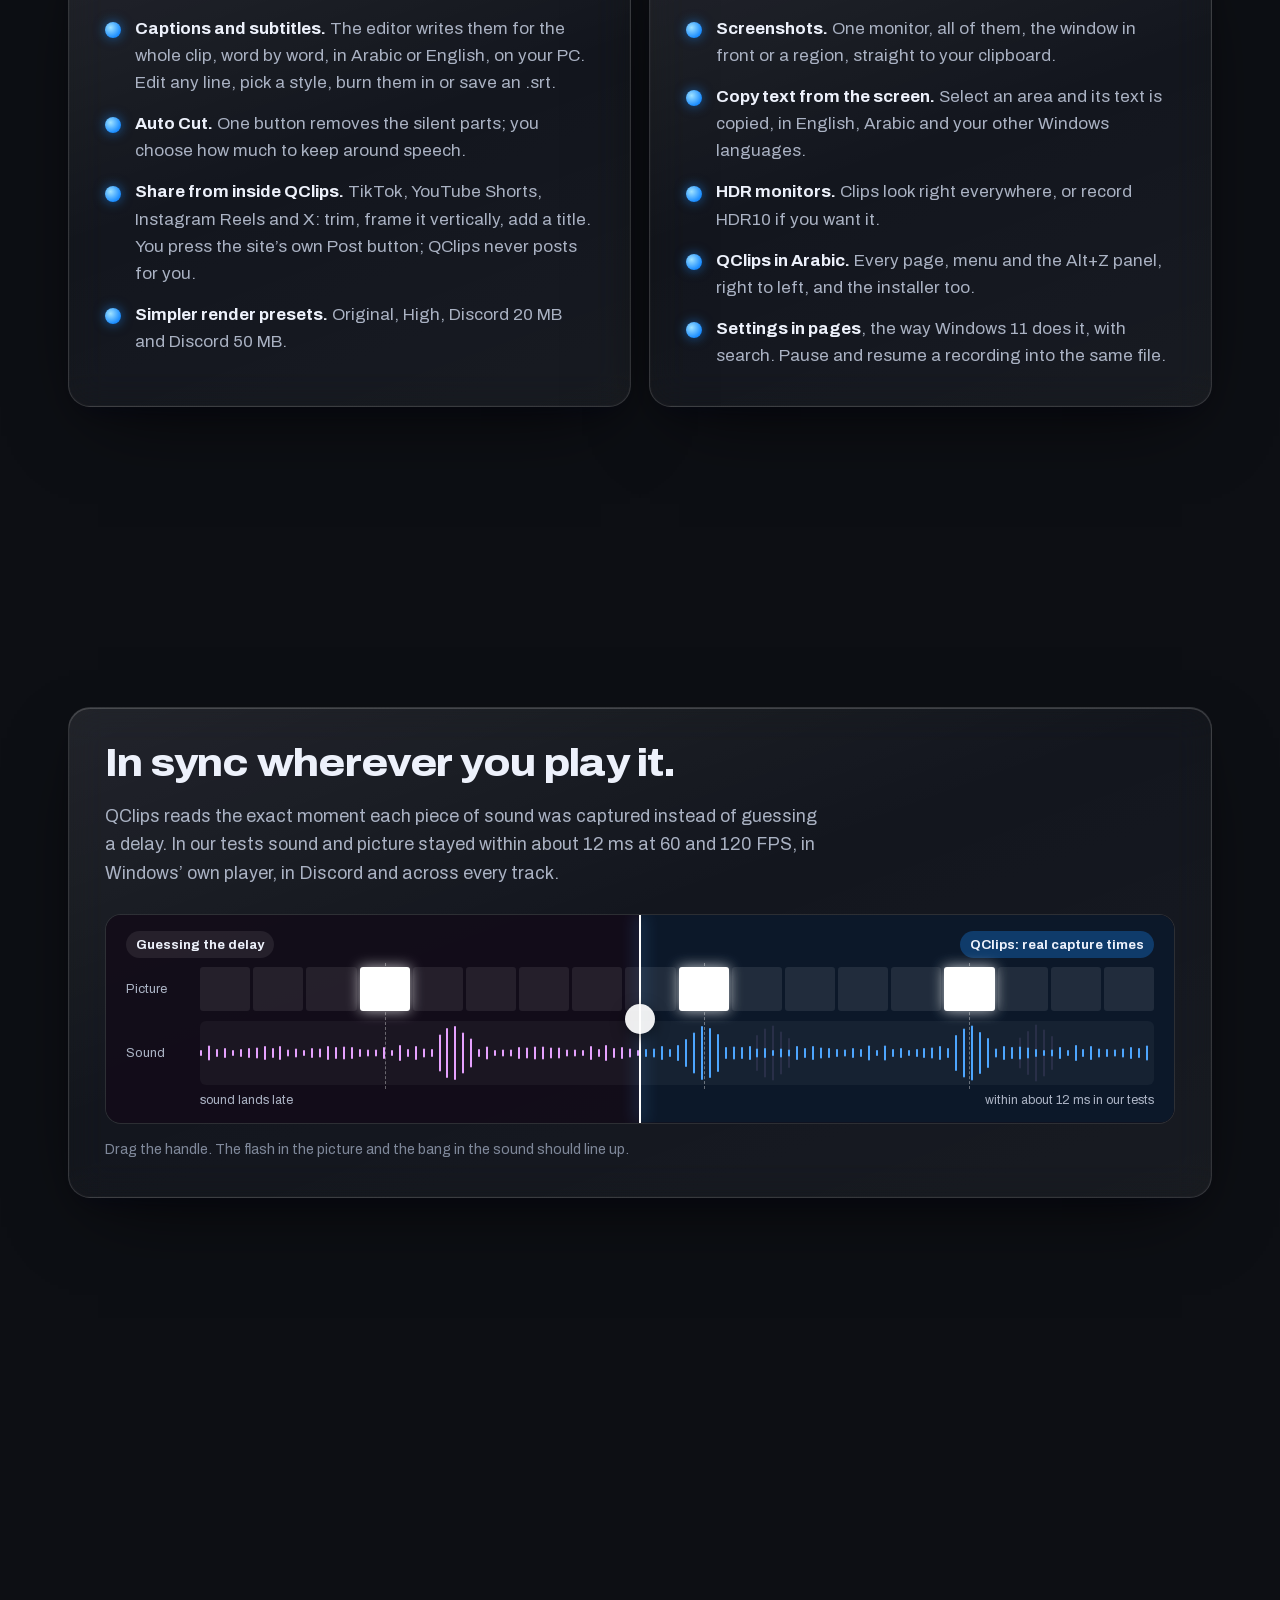
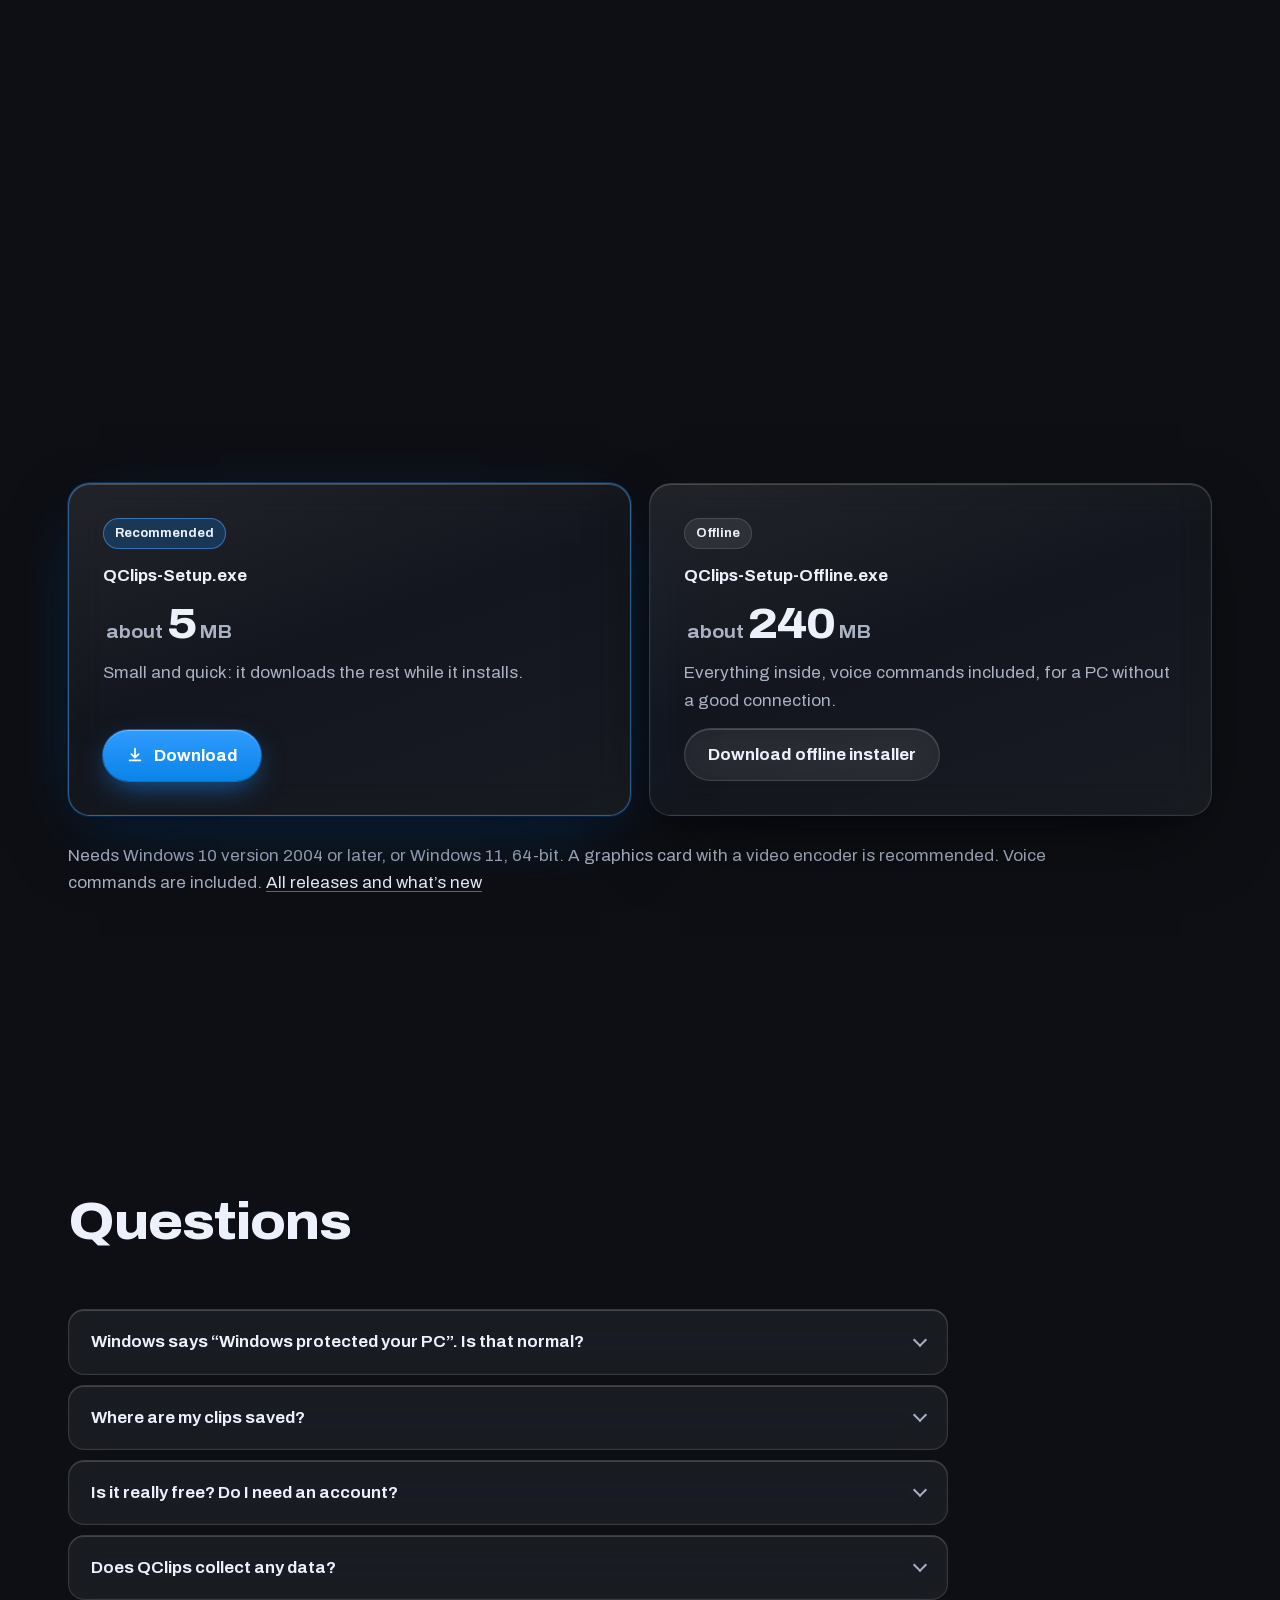
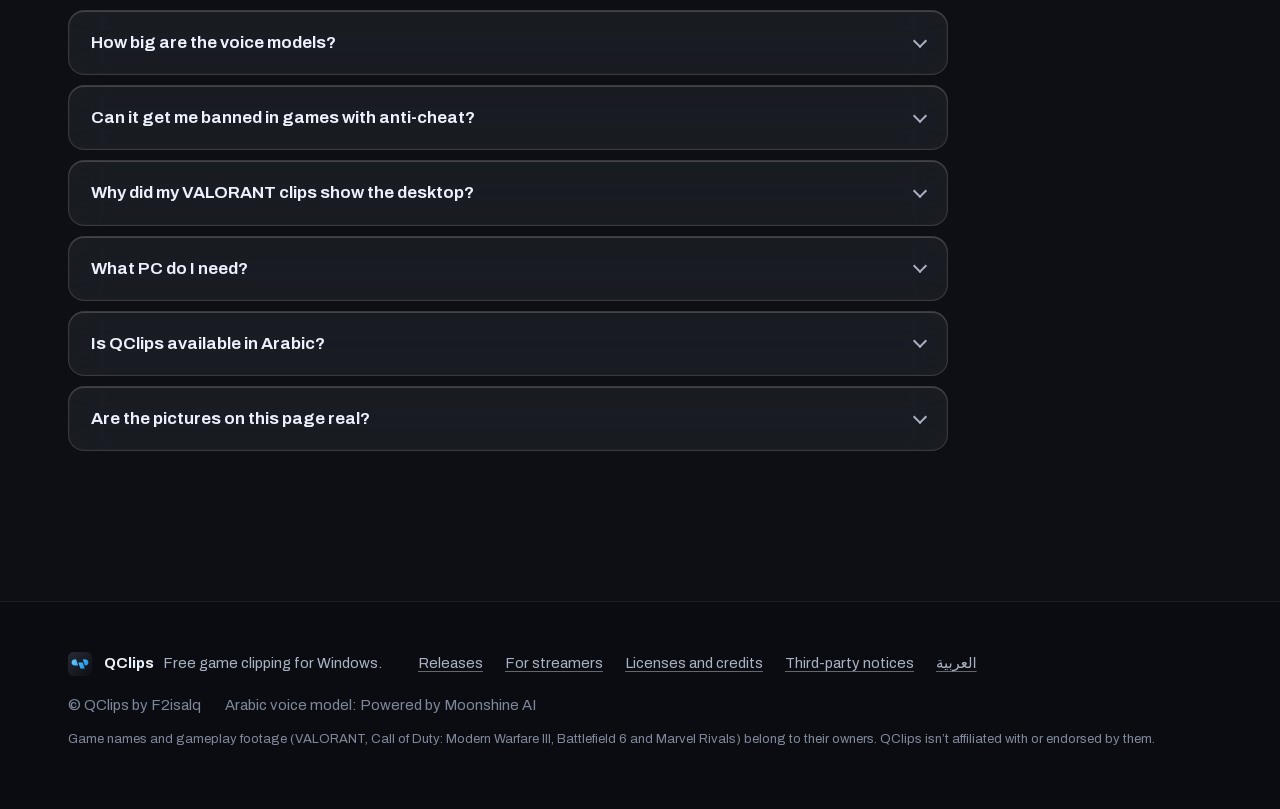
==== commit 861878c9: "QClips 2.1.1: voice commands included, offline installer about 240 MB, what's new in 2.1.1" ====
--- a/index.html
+++ b/index.html
@@ -101,7 +101,7 @@
           <li><b>Recognized on your PC.</b> What the microphone hears never leaves your computer, and it works offline.</li>
           <li><b>Your phrases, your lengths.</b> Give each phrase its own length: 15 or 30 seconds, 1 to 2 minutes, or the whole replay.</li>
           <li><b>Test it first.</b> Start test shows what it heard and which phrase matched. The sensitivity slider sets how clear a phrase must be.</li>
-          <li><b>One download, once.</b> The voice model comes from Settings when you turn voice on: about 67 MB for English, 164 MB for Arabic, 210 MB for both. The Arabic model is Powered by Moonshine AI.</li>
+          <li><b>Nothing to download.</b> The voice models come with QClips, in English and Arabic, and work from the first start. The Arabic model is Powered by Moonshine AI.</li>
         </ul>
         <div class="shot-sm screen"><picture><source type="image/avif" srcset="img/settings-voice-800.avif 793w, img/settings-voice-1600.avif 1586w" sizes="92vw"><img src="img/settings-voice-800.webp" srcset="img/settings-voice-800.webp 793w, img/settings-voice-1600.webp 1586w" sizes="92vw" width="1586" height="993" loading="lazy" decoding="async" alt="QClips Settings, Voice commands: the phrases “clip it” and “clip that” with their lengths, the microphone, sensitivity and a Start test button."></picture></div>
       </article>
@@ -276,6 +276,7 @@
     <div class="sec-head" data-reveal>
       <h2 id="new-title">New in 2.1.</h2>
       <p>Captions, sharing, better screenshots and QClips in Arabic. <a href="https://github.com/F2isalq/QClips-Releases/releases/latest">Everything that’s new</a></p>
+      <p><b>New in 2.1.1:</b> smoother page changes, faster saves, voice commands included with nothing to download, and the Alt+Z panel and notifications always on your main monitor.</p>
     </div>
     <div class="cols2">
       <div class="glass panel" data-reveal style="--i:0">
@@ -382,12 +383,12 @@
       <div class="glass dl-card" data-reveal style="--i:1">
         <span class="badge" style="background:rgba(255,255,255,.08);border-color:var(--edge)">Offline</span>
         <span class="fn">QClips-Setup-Offline.exe</span>
-        <span class="size"><small>about</small>85<small>MB</small></span>
-        <p>Everything inside, for a PC without a good connection.</p>
+        <span class="size"><small>about</small>240<small>MB</small></span>
+        <p>Everything inside, voice commands included, for a PC without a good connection.</p>
         <a class="btn ghost" href="https://github.com/F2isalq/QClips-Releases/releases/latest/download/QClips-Setup-Offline.exe">Download offline installer</a>
       </div>
     </div>
-    <p class="req" data-reveal>Needs Windows 10 version 2004 or later, or Windows 11, 64-bit. A graphics card with a video encoder is recommended. Voice models download separately from Settings when you turn voice commands on. <a href="https://github.com/F2isalq/QClips-Releases/releases">All releases and what’s new</a></p>
+    <p class="req" data-reveal>Needs Windows 10 version 2004 or later, or Windows 11, 64-bit. A graphics card with a video encoder is recommended. Voice commands are included. <a href="https://github.com/F2isalq/QClips-Releases/releases">All releases and what’s new</a></p>
   </div>
 </section>
 
@@ -419,13 +420,13 @@
       <details>
         <summary>Does QClips collect any data?</summary>
         <div class="a">
-          <p>No. QClips sends no usage data, analytics or crash reports. It only goes online to check for updates, to download the voice or captions models once if you use them, and when you share a clip to a site yourself.</p>
+          <p>No. QClips sends no usage data, analytics or crash reports. It only goes online to check for updates, to download the captions models once if you use them, and when you share a clip to a site yourself.</p>
         </div>
       </details>
       <details>
         <summary>How big are the voice models?</summary>
         <div class="a">
-          <p>They download once, only if you turn voice commands on: about 67 MB for English, about 164 MB for Arabic, or about 210 MB for both. After that, voice works offline.</p>
+          <p>About 200 MB for English and Arabic together. They come with QClips when you install it, so there is nothing to download yourself, and voice works offline.</p>
         </div>
       </details>
       <details>
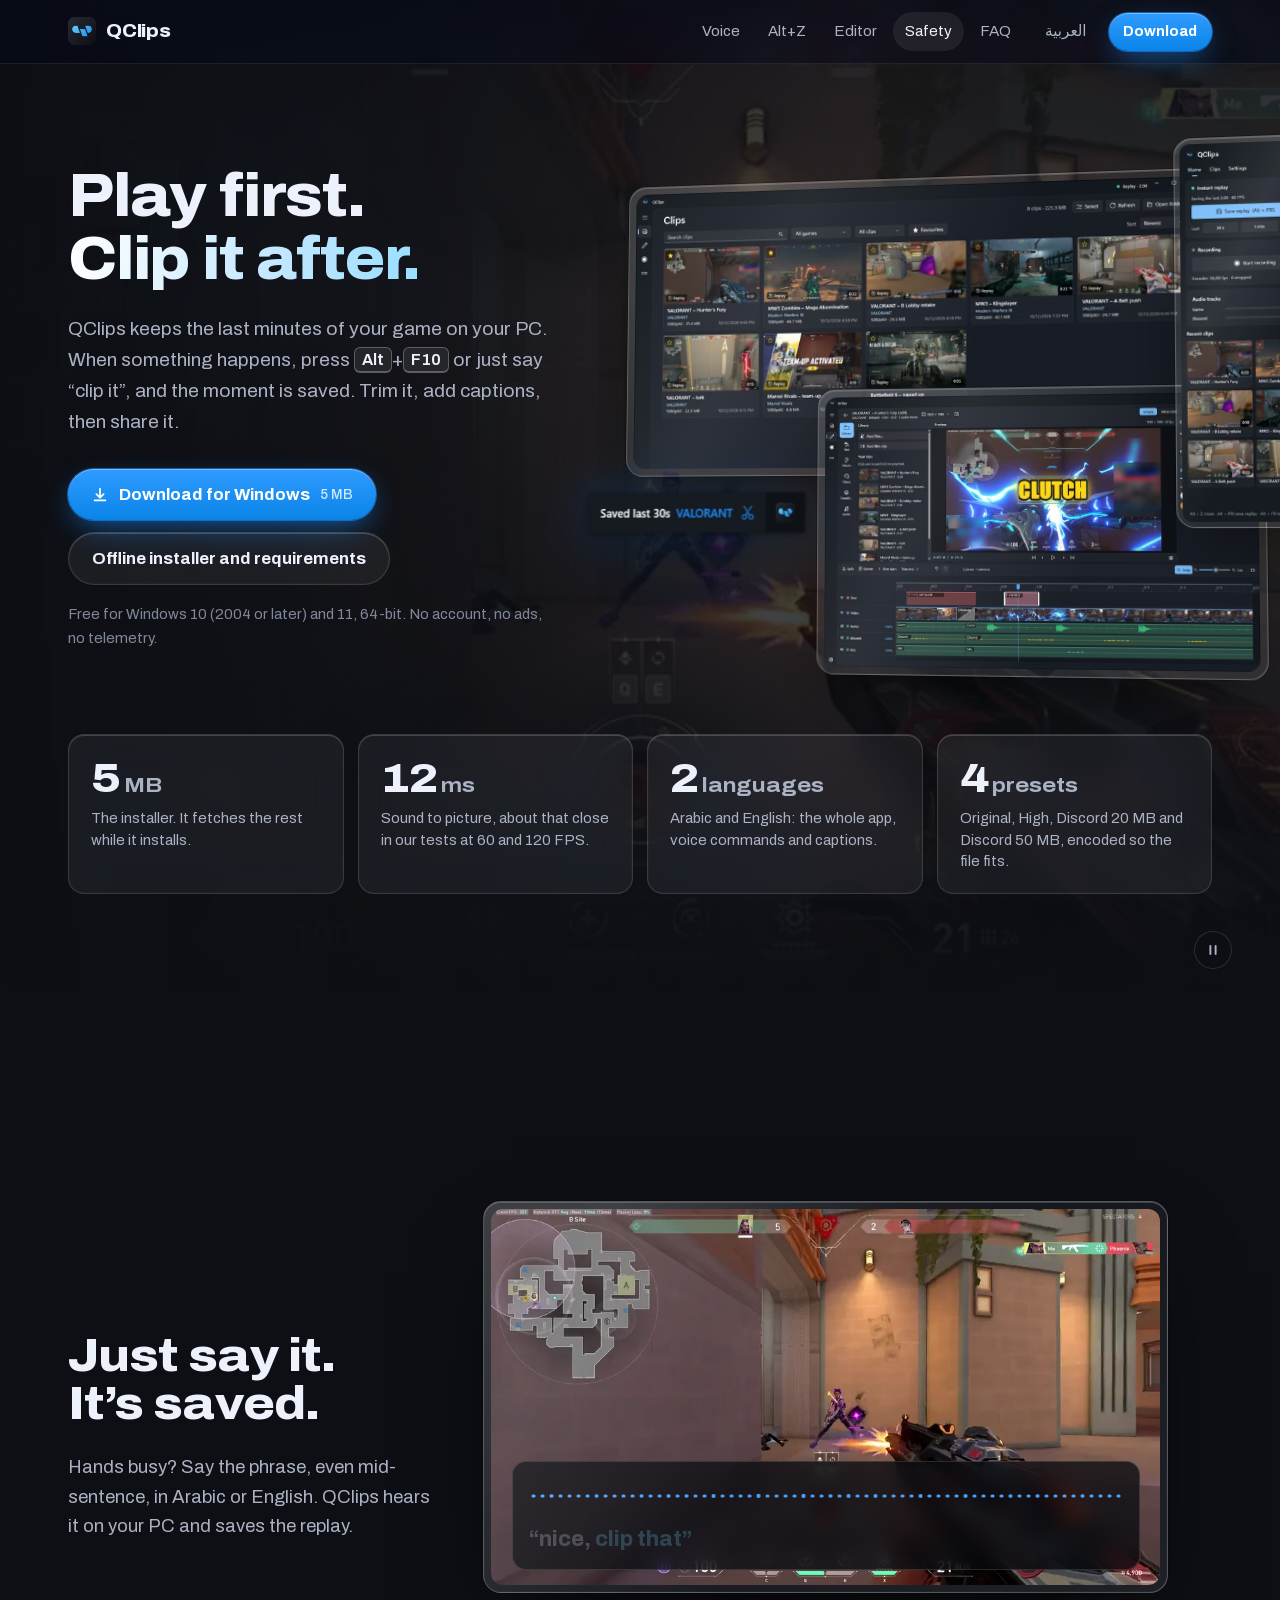
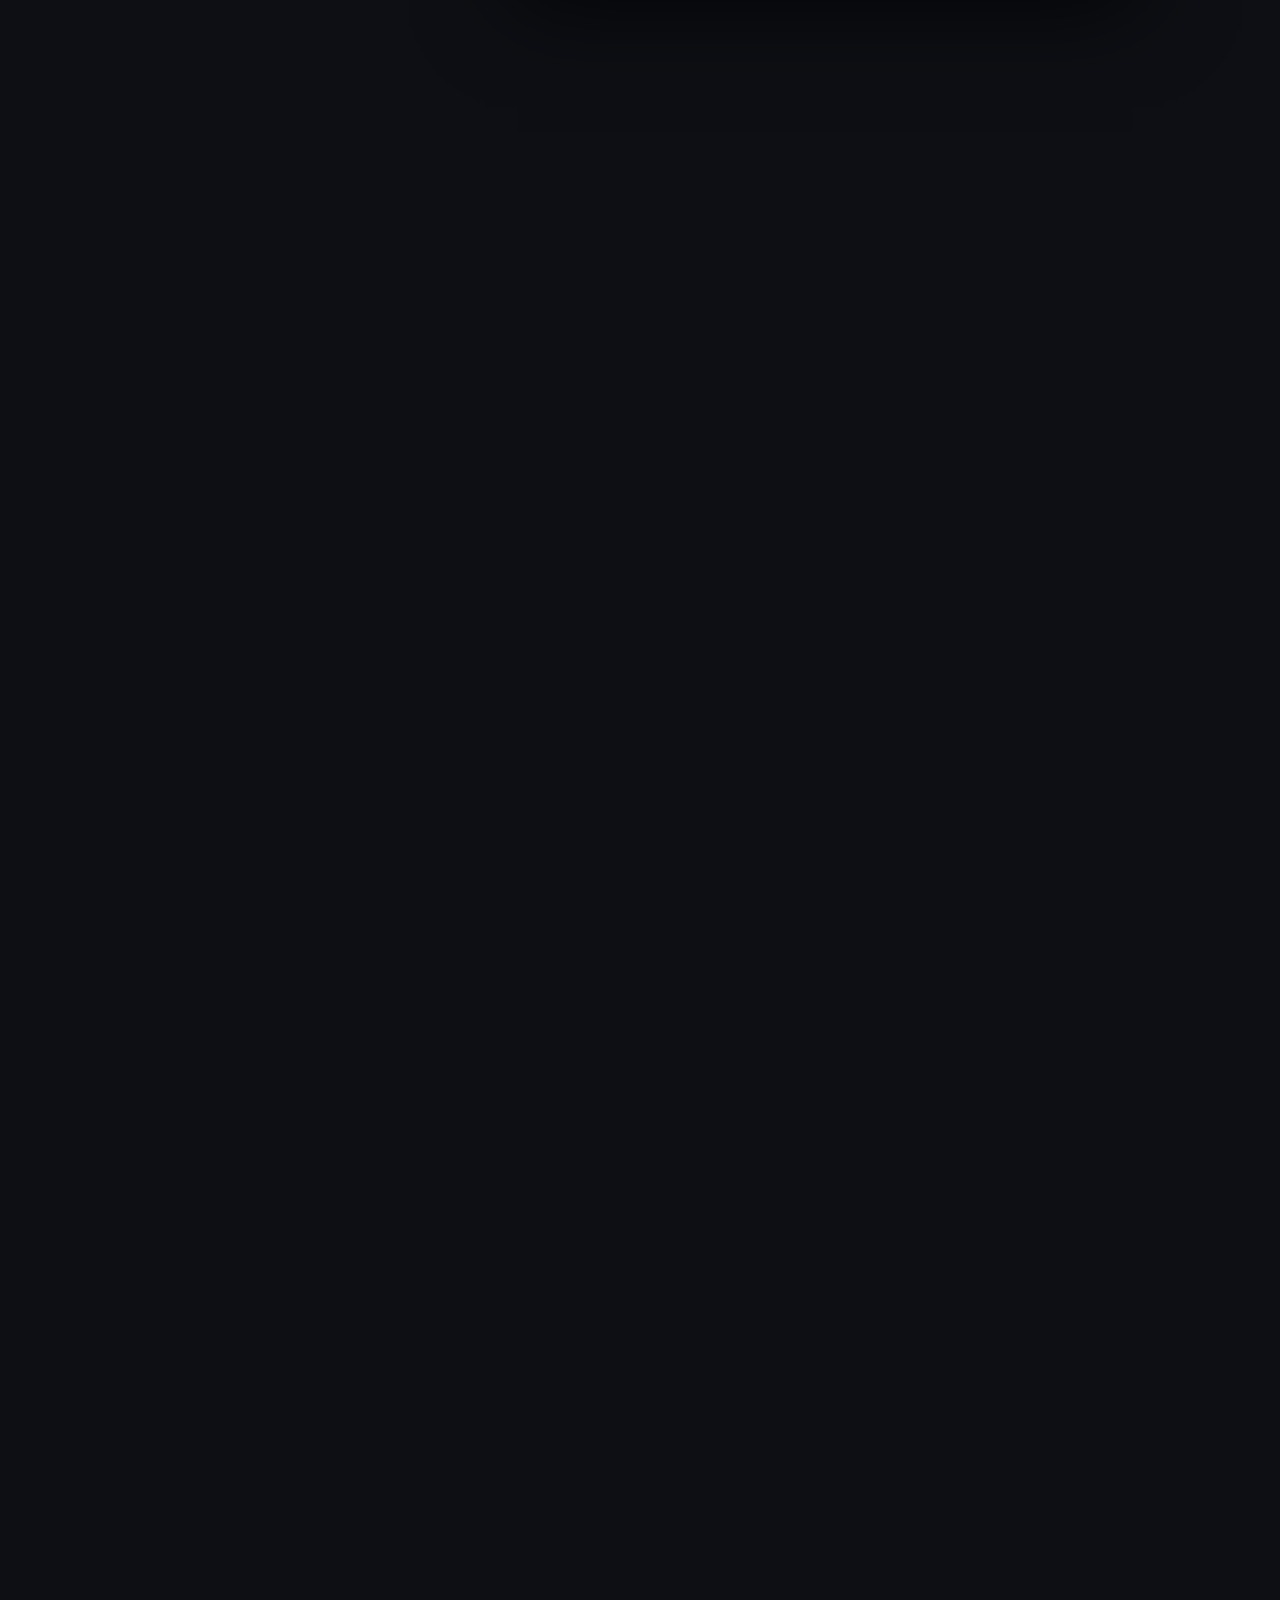
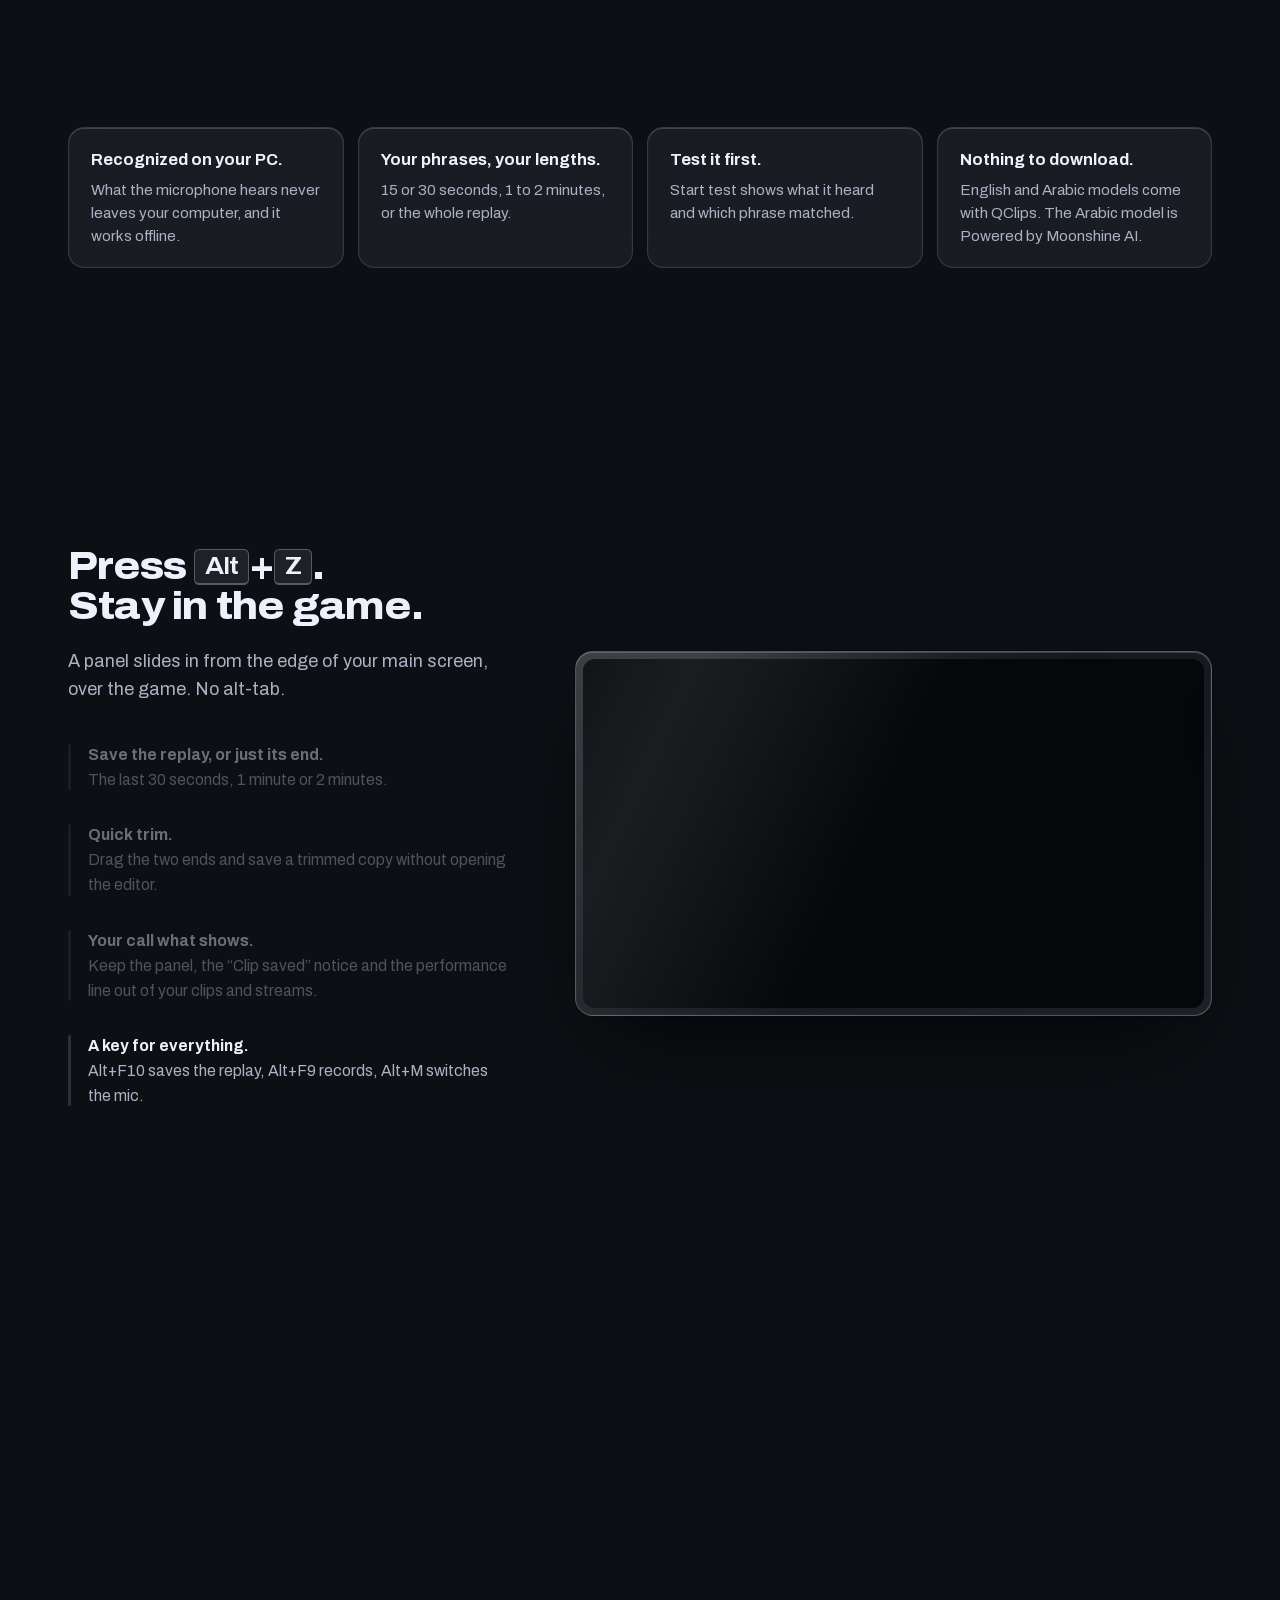
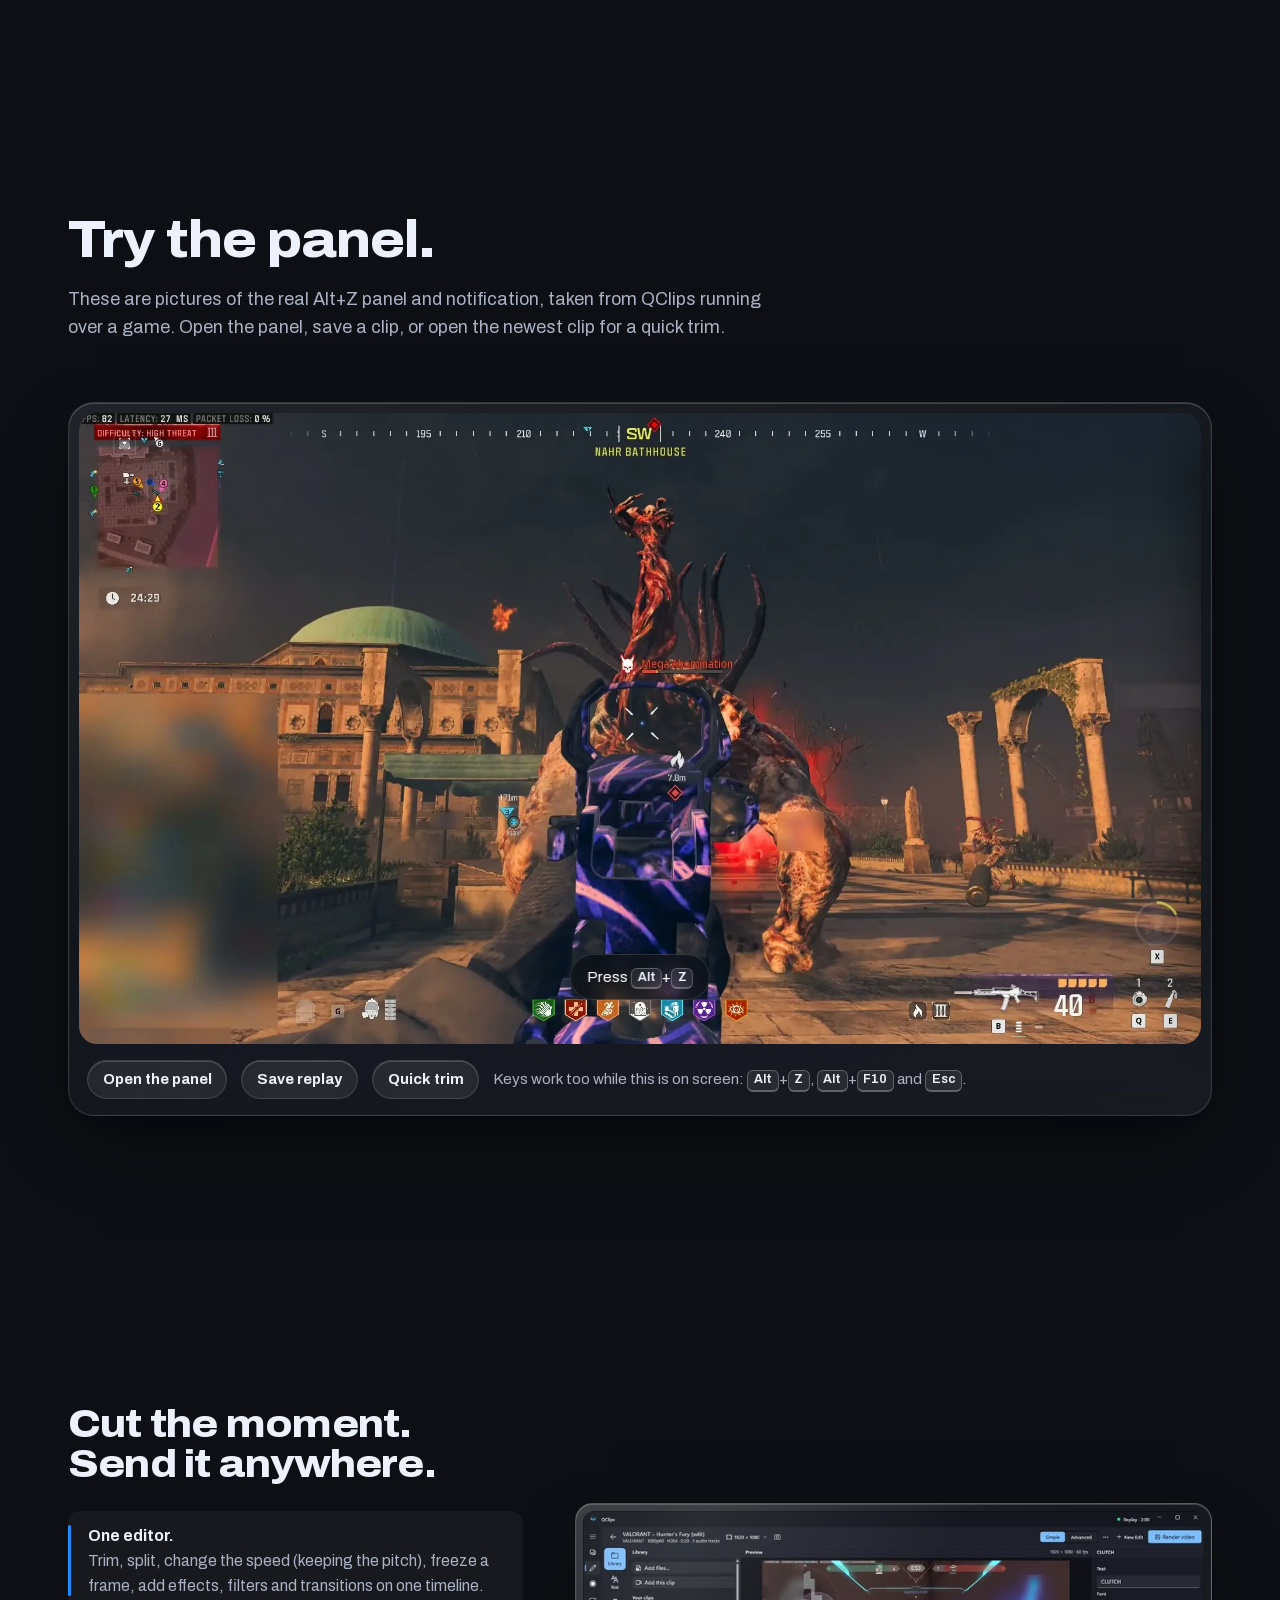
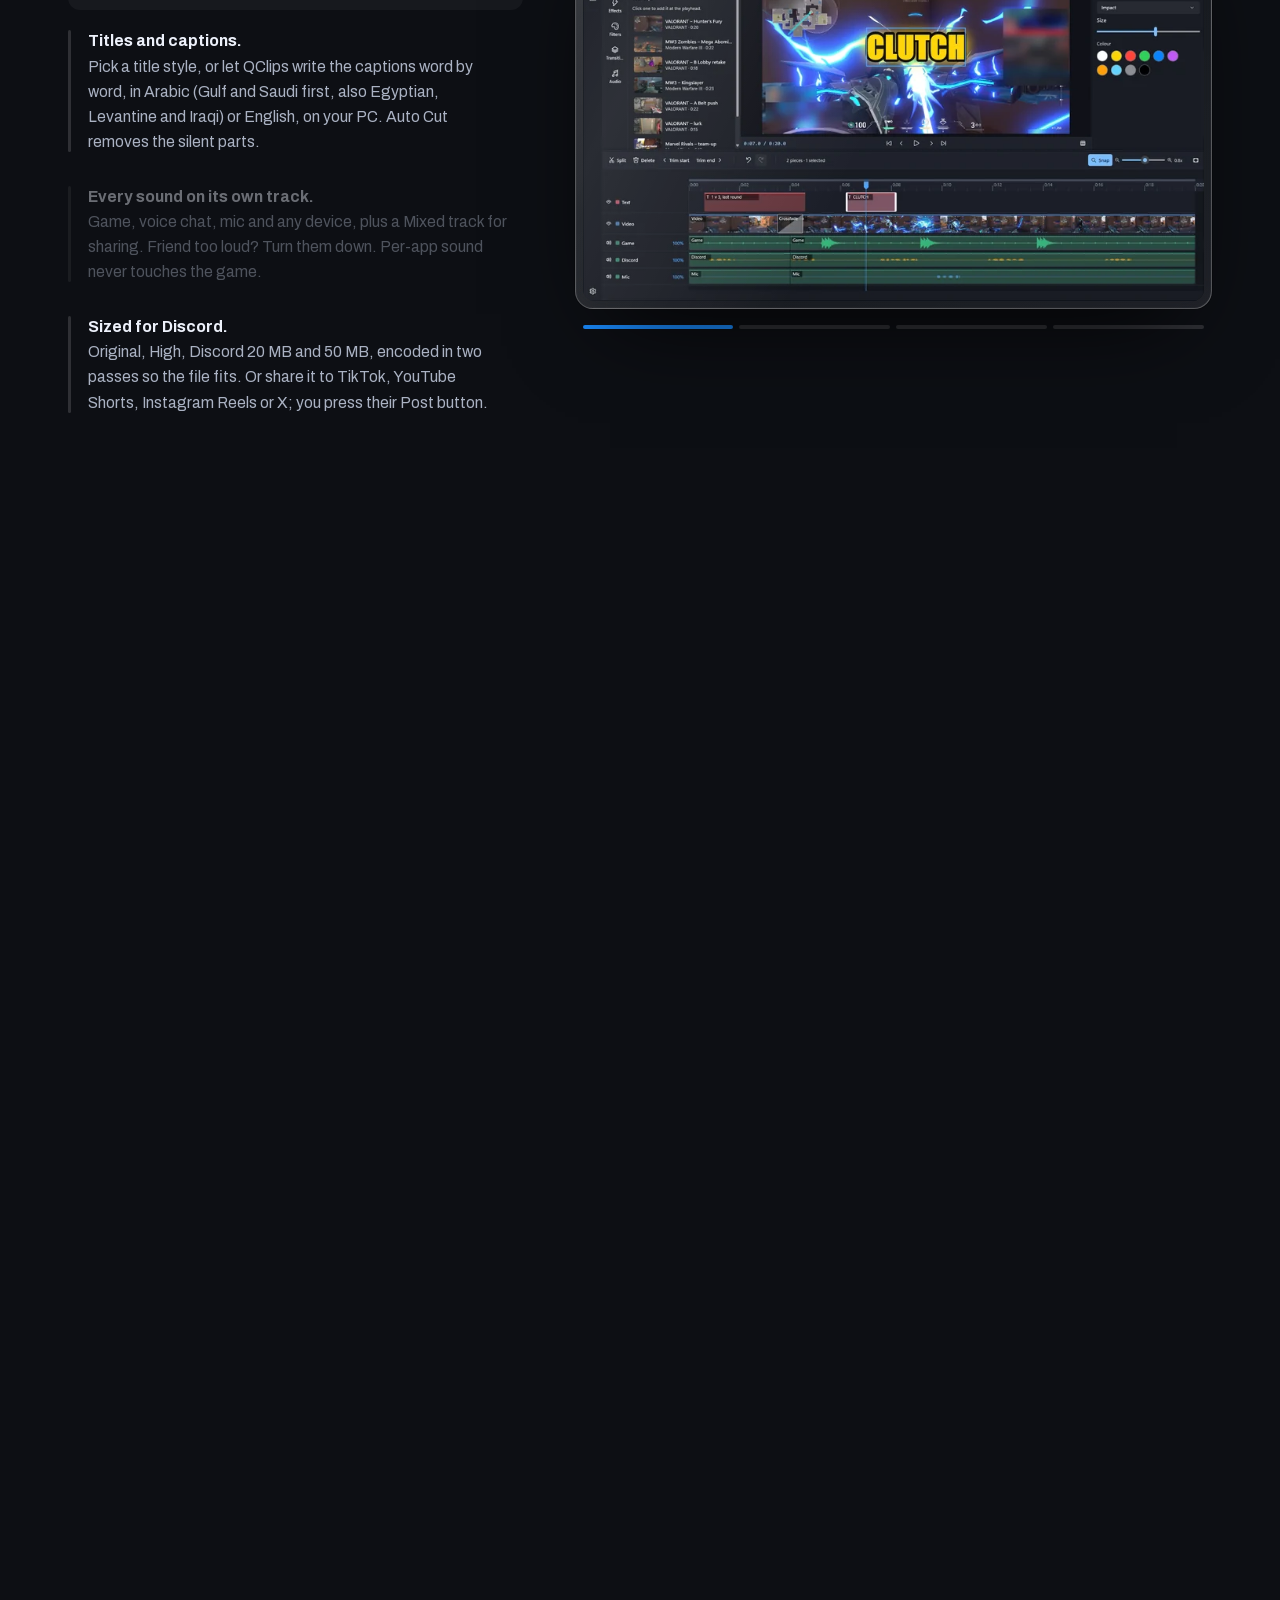
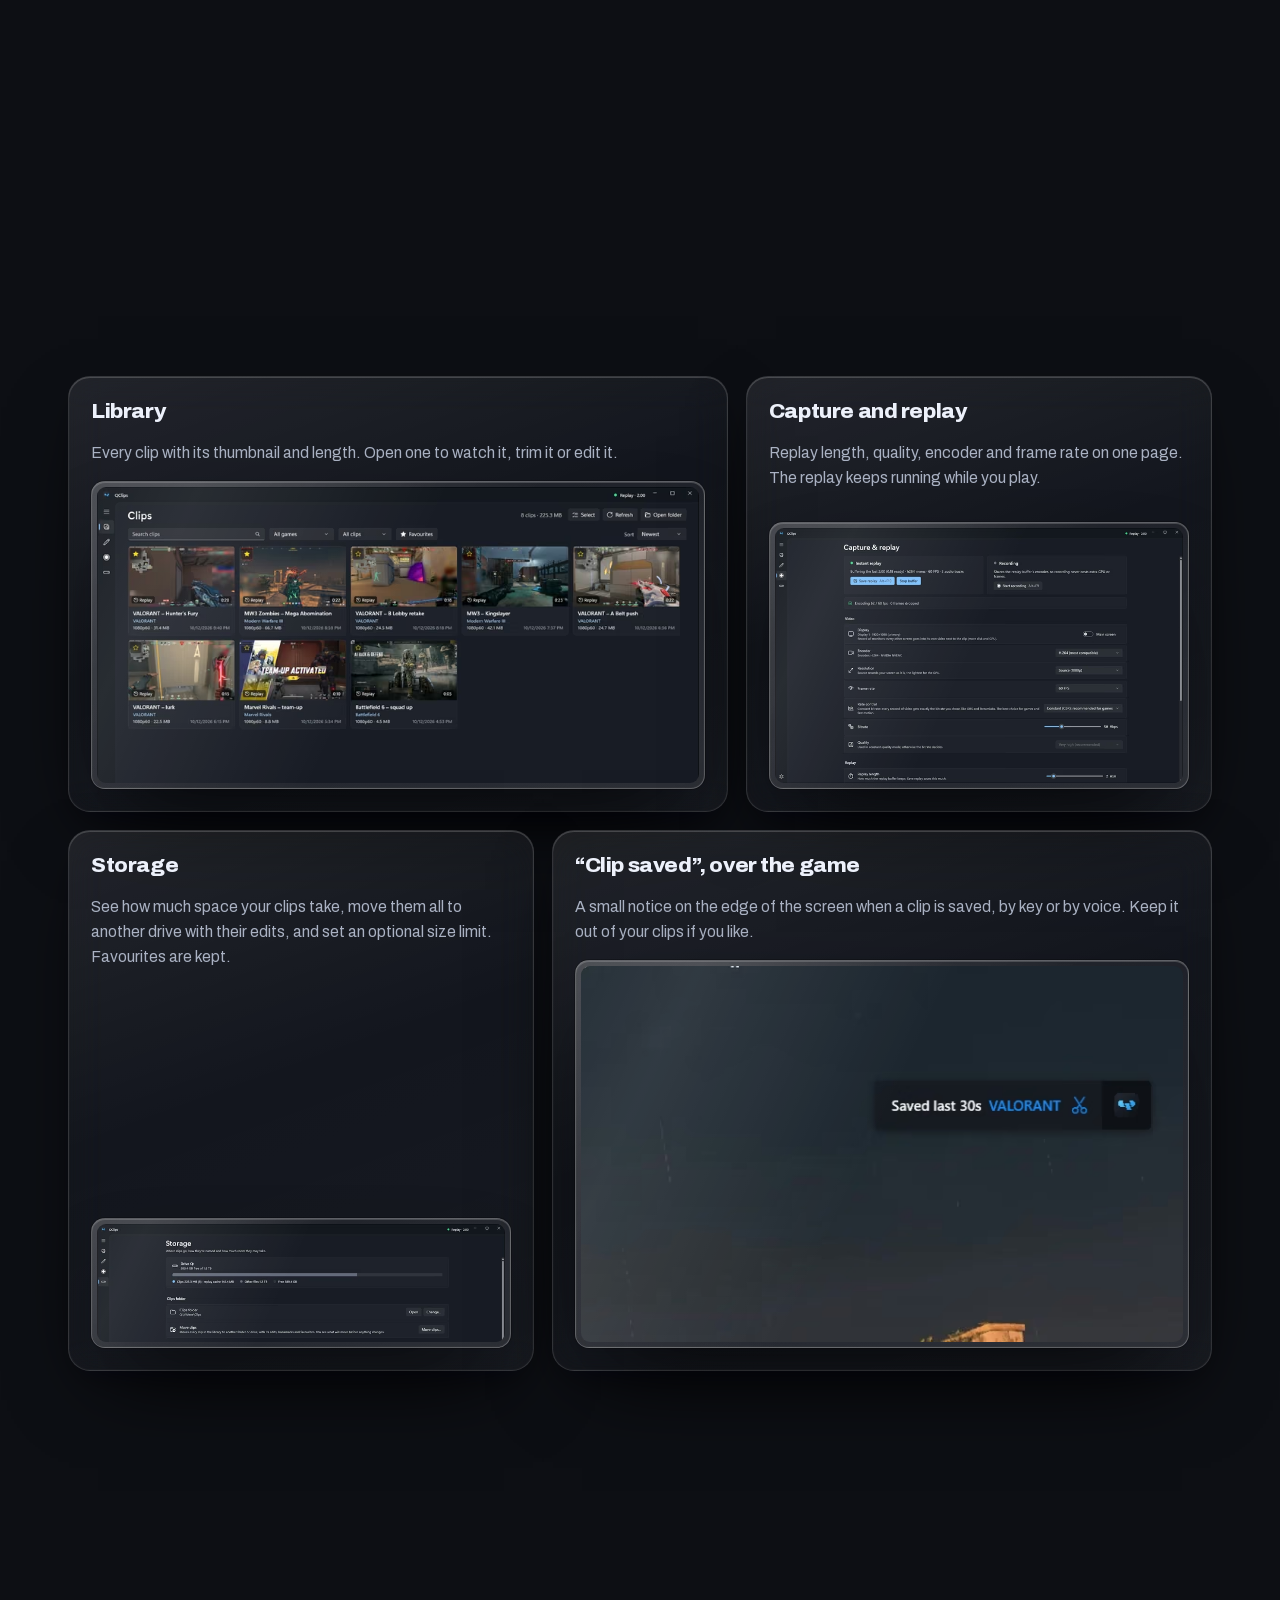
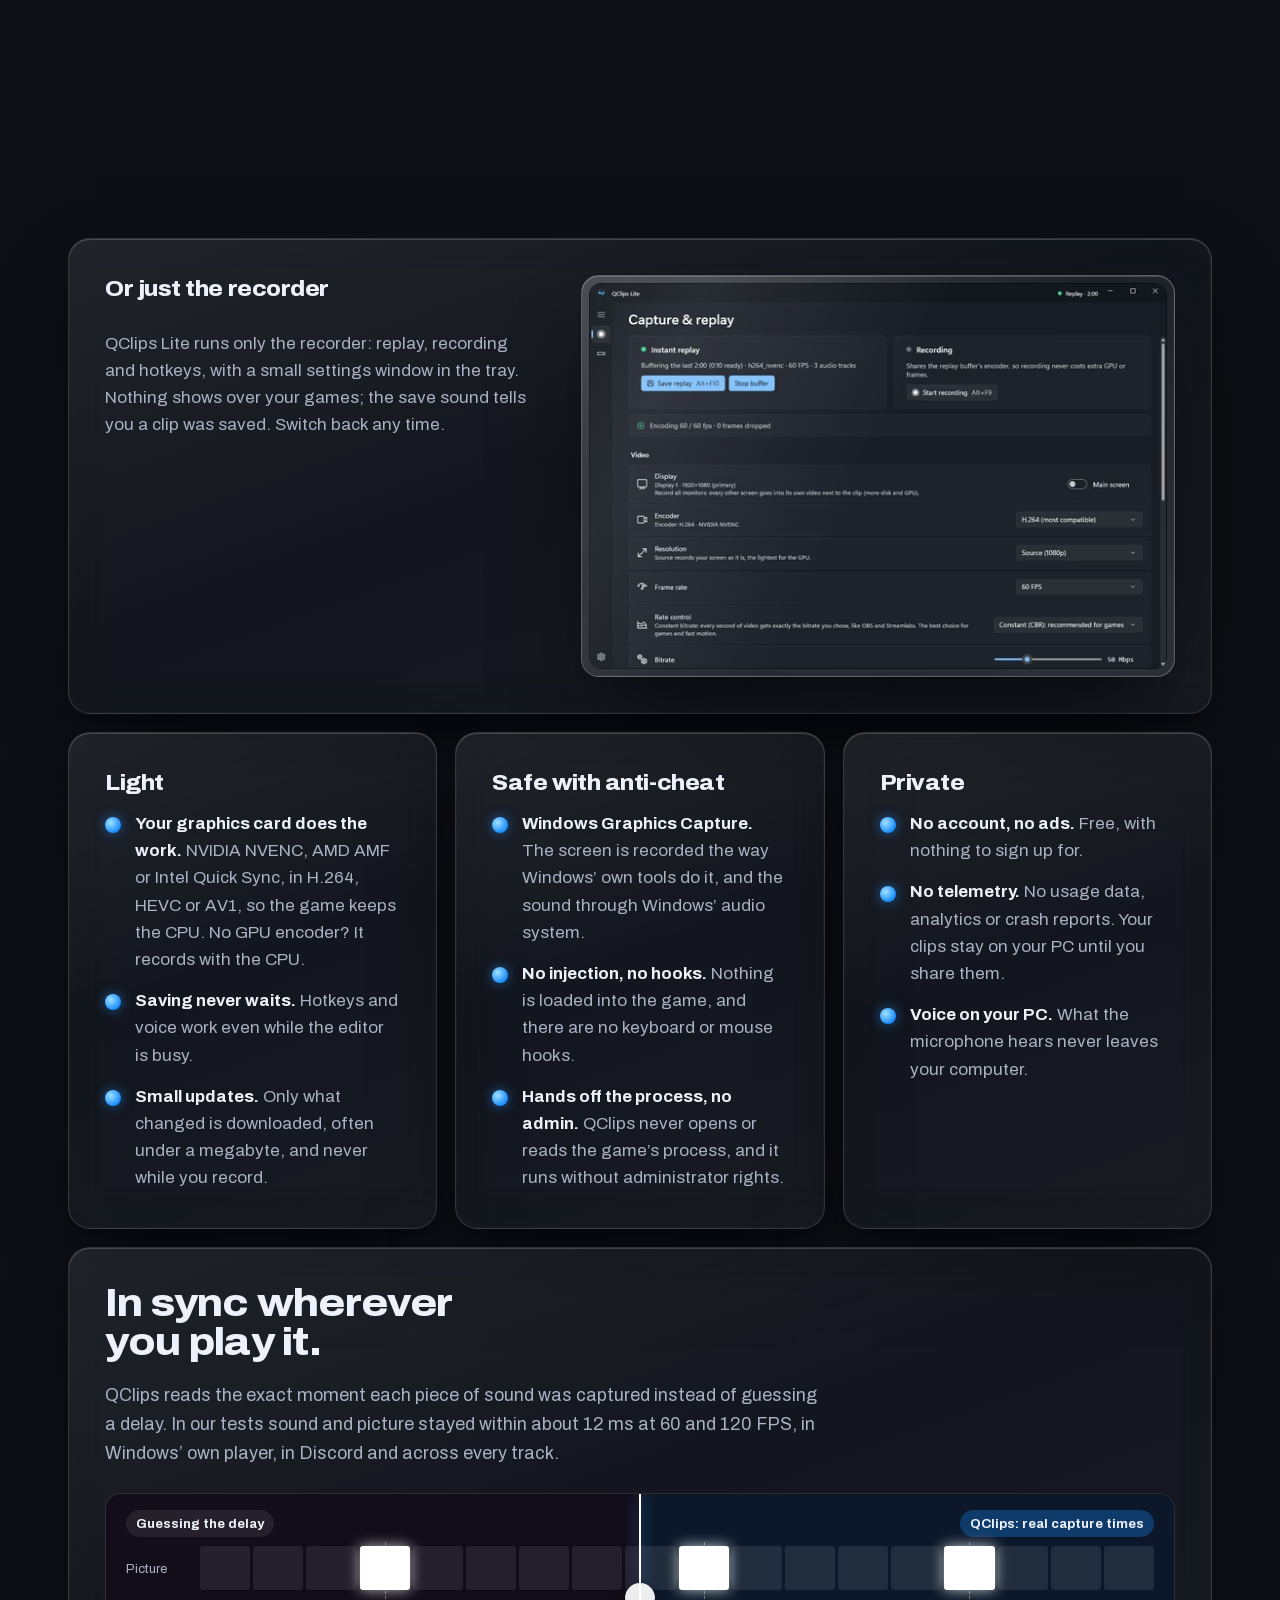
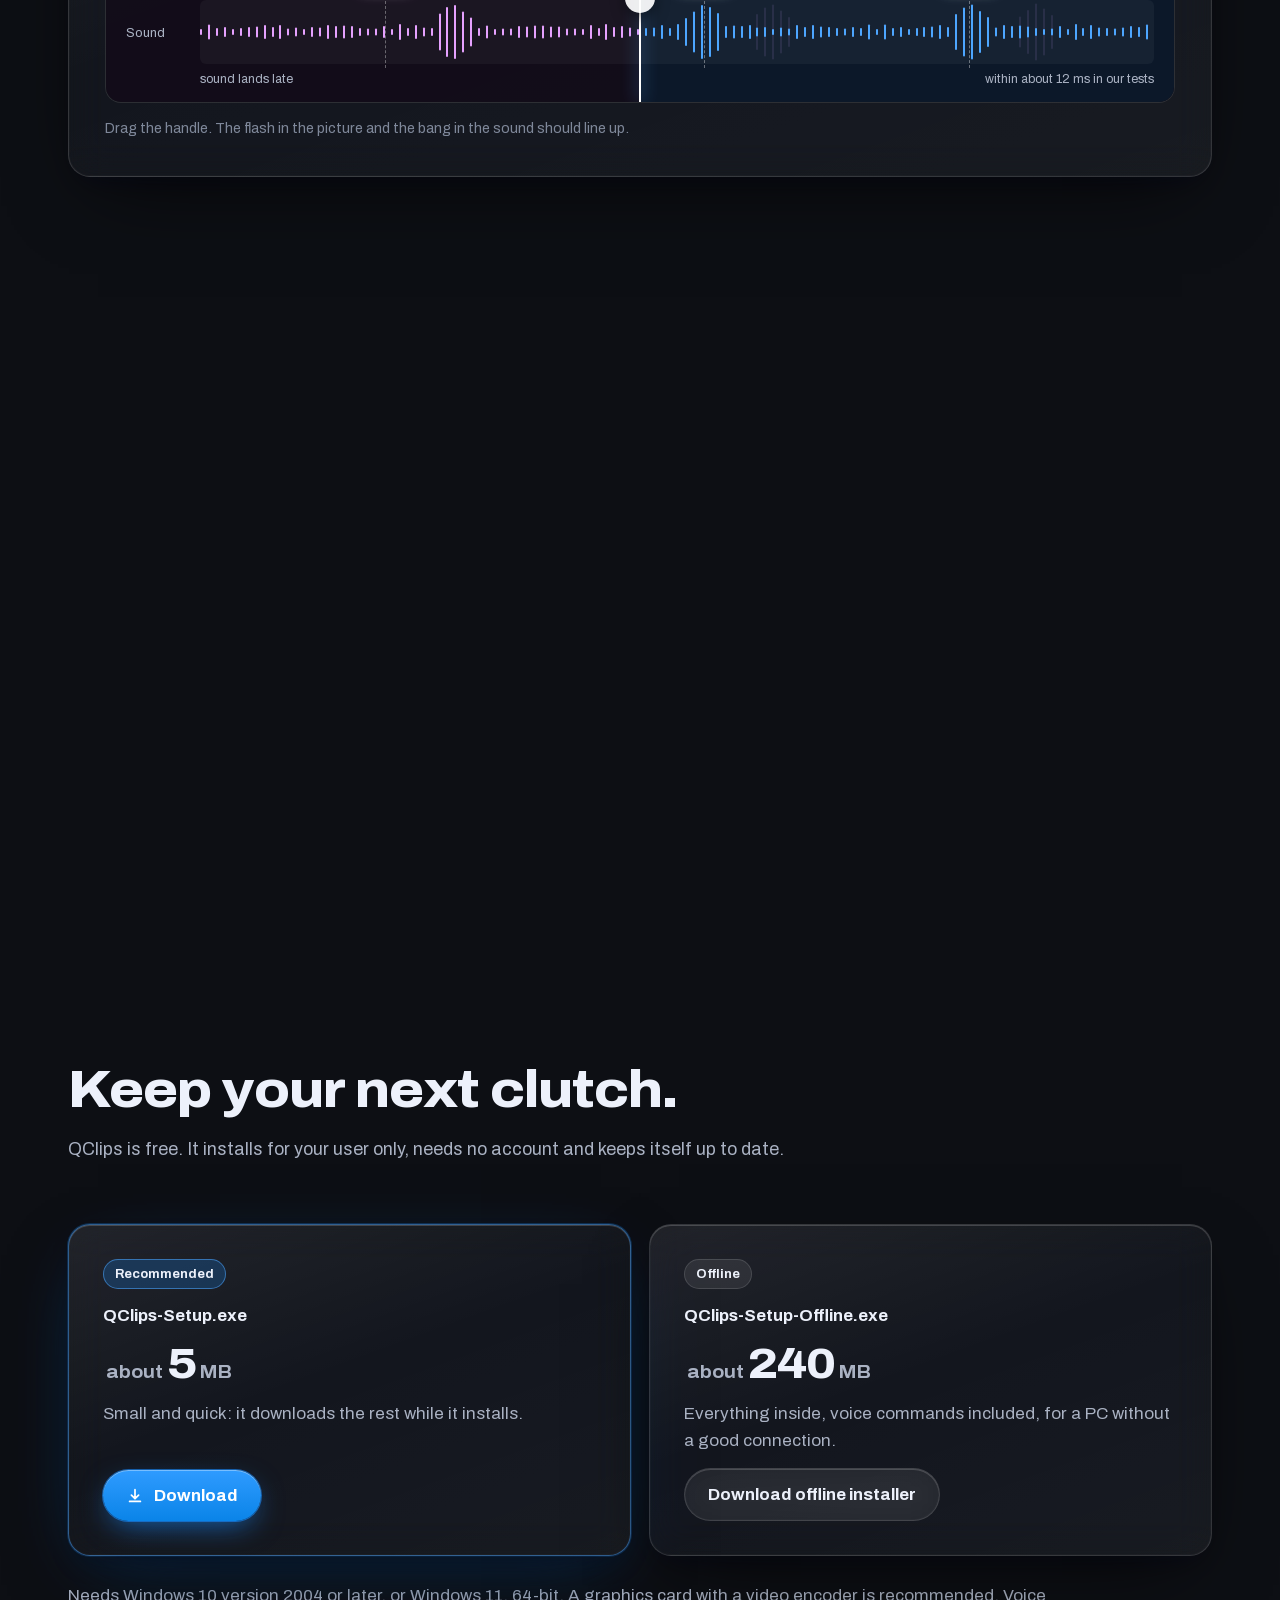
==== commit 8083f393: "Home page: cinematic scroll scenes for voice, Alt+Z and the editor; gameplay behind the hero; light," ====
--- a/index.html
+++ b/index.html
@@ -19,7 +19,11 @@
 <meta property="og:image" content="img/og.jpg">
 <link rel="preload" href="fonts/archivo.woff2" as="font" type="font/woff2" crossorigin>
 <link rel="stylesheet" href="css/site.css">
+<link rel="stylesheet" href="css/cine.css">
 <script src="js/site.js" defer></script>
+<script src="js/vendor/gsap.min.js" defer></script>
+<script src="js/vendor/ScrollTrigger.min.js" defer></script>
+<script src="js/cine.js" defer></script>
 </head>
 <body>
 <a class="skip" href="#main">Skip to content</a>
@@ -29,10 +33,10 @@
   <div class="wrap">
     <a class="brand" href="./" aria-label="QClips home"><img src="img/logo.png" alt="" width="28" height="28">QClips</a>
     <nav class="nav" id="nav" aria-label="Main">
-      <a href="#voice">Voice</a>
+      <a href="#say">Voice</a>
       <a href="#overlay">Alt+Z</a>
       <a href="#editor">Editor</a>
-      <a href="#audio">Sound</a>
+      <a href="#safe">Safety</a>
       <a href="#faq">FAQ</a>
     </nav>
     <a class="lang" href="ar/" hreflang="ar" lang="ar">العربية</a>
@@ -47,10 +51,17 @@
 
 <!-- Hero: the real app, layered in depth -->
 <section class="hero" aria-labelledby="hero-title">
+  <div class="hero-film" aria-hidden="true">
+    <video id="heroFilm" muted loop playsinline preload="none" poster="overlay/clip-poster.webp" width="854" height="480"><source src="overlay/clip.mp4" type="video/mp4"></video>
+  </div>
+  <button class="film-toggle" id="filmToggle" type="button" aria-pressed="false" data-pause="Pause the background video" data-play="Play the background video" aria-label="Pause the background video">
+    <svg class="ic-pause" viewBox="0 0 16 16" aria-hidden="true"><path d="M5 3.5v9M11 3.5v9" stroke="currentColor" stroke-width="2.2" stroke-linecap="round"/></svg>
+    <svg class="ic-play" viewBox="0 0 16 16" aria-hidden="true"><path d="M5 3.2v9.6L12.5 8z" fill="currentColor"/></svg>
+  </button>
   <div class="wrap">
     <div class="hero-grid">
       <div class="hero-copy">
-        <h1 id="hero-title"><span class="l">Play first.</span> <span class="l">Clip it after.</span></h1>
+        <h1 id="hero-title"><span class="l"><span class="m">Play first.</span></span> <span class="l"><span class="m">Clip it after.</span></span></h1>
         <p class="lead">QClips keeps the last minutes of your game on your PC. When something happens, press <span class="keys"><kbd>Alt</kbd>+<kbd>F10</kbd></span> or just say “clip it”, and the moment is saved. Trim it, add captions, then share it.</p>
         <div class="cta">
           <a class="btn primary" href="https://github.com/F2isalq/QClips-Releases/releases/latest/download/QClips-Setup.exe">
@@ -88,86 +99,63 @@
   </div>
 </section>
 
-<!-- The tour: one glass screen that changes as you read -->
-<section class="tour" aria-label="What QClips does">
-  <div class="wrap tour-grid">
-    <div class="steps">
-
-      <article class="step" id="voice" aria-labelledby="voice-title">
-        <p class="step-num"><i>1</i>Voice</p>
-        <h2 id="voice-title">Say “clip it”.</h2>
-        <p>Hands busy? Say the phrase and QClips saves the replay. It catches it mid-sentence, like “nice, clip it”, and it understands Arabic as well as English.</p>
-        <ul class="ticks">
-          <li><b>Recognized on your PC.</b> What the microphone hears never leaves your computer, and it works offline.</li>
-          <li><b>Your phrases, your lengths.</b> Give each phrase its own length: 15 or 30 seconds, 1 to 2 minutes, or the whole replay.</li>
-          <li><b>Test it first.</b> Start test shows what it heard and which phrase matched. The sensitivity slider sets how clear a phrase must be.</li>
-          <li><b>Nothing to download.</b> The voice models come with QClips, in English and Arabic, and work from the first start. The Arabic model is Powered by Moonshine AI.</li>
+<!-- Say it, save it: the phrase is heard on the PC and the clip is saved (pinned, scroll plays it) -->
+<section class="say" id="say" aria-labelledby="say-title">
+  <div class="say-pin">
+    <div class="wrap say-grid">
+      <div class="say-copy">
+        <h2 id="say-title"><span class="l"><span class="m">Just say it.</span></span> <span class="l"><span class="m">It’s saved.</span></span></h2>
+        <p>Hands busy? Say the phrase, even mid-sentence, in Arabic or English. QClips hears it on your PC and saves the replay.</p>
+      </div>
+      <div class="say-stage" aria-hidden="true">
+        <div class="screen say-lib"><picture><source type="image/avif" srcset="img/library-800.avif 793w, img/library-1600.avif 1586w" sizes="(max-width: 900px) 80vw, 560px"><img src="img/library-800.webp" srcset="img/library-800.webp 793w, img/library-1600.webp 1586w" sizes="(max-width: 900px) 80vw, 560px" width="1586" height="780" loading="lazy" decoding="async" alt=""></picture></div>
+        <div class="screen say-screen">
+          <div class="say-frame">
+            <video id="sayFilm" muted loop playsinline preload="none" poster="overlay/clip-poster.webp" width="854" height="480"><source src="overlay/clip.mp4" type="video/mp4"></video>
+            <div class="say-toast"><img src="img/toast.webp" width="344" height="84" alt=""></div>
+            <div class="say-mic">
+              <canvas class="say-wave" id="sayWave" width="640" height="96"></canvas>
+              <p class="say-words"><span>“nice,</span> <span class="hot">clip</span> <span class="hot">that”</span></p>
+              <p class="say-heard">Heard on your PC · Saved last 30 s</p>
+            </div>
+          </div>
+        </div>
+      </div>
+    </div>
+  </div>
+  <div class="wrap">
+    <ul class="say-facts">
+      <li data-reveal style="--i:0"><b>Recognized on your PC.</b> What the microphone hears never leaves your computer, and it works offline.</li>
+      <li data-reveal style="--i:1"><b>Your phrases, your lengths.</b> 15 or 30 seconds, 1 to 2 minutes, or the whole replay.</li>
+      <li data-reveal style="--i:2"><b>Test it first.</b> Start test shows what it heard and which phrase matched.</li>
+      <li data-reveal style="--i:3"><b>Nothing to download.</b> English and Arabic models come with QClips. The Arabic model is Powered by Moonshine AI.</li>
+    </ul>
+  </div>
+</section>
+
+<!-- Alt+Z: as you scroll, the real panel slides in over the game and shows what it does -->
+<section class="azs" id="overlay" aria-labelledby="overlay-title">
+  <div class="azs-pin">
+    <div class="wrap azs-grid">
+      <div class="azs-copy">
+        <h2 id="overlay-title"><span class="l"><span class="m">Press <span class="keys"><kbd>Alt</kbd>+<kbd>Z</kbd></span>.</span></span> <span class="l"><span class="m">Stay in the game.</span></span></h2>
+        <p>A panel slides in from the edge of your main screen, over the game. No alt-tab.</p>
+        <ul class="azs-points">
+          <li><b>Save the replay, or just its end.</b> The last 30 seconds, 1 minute or 2 minutes.</li>
+          <li><b>Quick trim.</b> Drag the two ends and save a trimmed copy without opening the editor.</li>
+          <li><b>Your call what shows.</b> Keep the panel, the “Clip saved” notice and the performance line out of your clips and streams.</li>
+          <li><b>A key for everything.</b> Alt+F10 saves the replay, Alt+F9 records, Alt+M switches the mic.</li>
         </ul>
-        <div class="shot-sm screen"><picture><source type="image/avif" srcset="img/settings-voice-800.avif 793w, img/settings-voice-1600.avif 1586w" sizes="92vw"><img src="img/settings-voice-800.webp" srcset="img/settings-voice-800.webp 793w, img/settings-voice-1600.webp 1586w" sizes="92vw" width="1586" height="993" loading="lazy" decoding="async" alt="QClips Settings, Voice commands: the phrases “clip it” and “clip that” with their lengths, the microphone, sensitivity and a Start test button."></picture></div>
-      </article>
-
-      <article class="step" id="overlay" aria-labelledby="overlay-title">
-        <p class="step-num"><i>2</i>In the game</p>
-        <h2 id="overlay-title">Or press <span class="keys"><kbd>Alt</kbd>+<kbd>Z</kbd></span> without leaving the game.</h2>
-        <p>A panel slides in from the edge of your main screen. Save the replay or just its end, start a recording, check your audio and open your latest clips.</p>
-        <ul class="ticks">
-          <li><b>Quick trim in the panel.</b> Drag the two ends and save a trimmed copy without opening the editor.</li>
-          <li><b>Save just the end.</b> The last 30 seconds, 1 minute or 2 minutes of the replay.</li>
-          <li><b>Your call what shows.</b> Choose whether the panel, the “Clip saved” notice and the performance line appear in your clips and streams.</li>
-          <li><b>Hotkeys for everything.</b> By default Alt+F10 saves the replay, Alt+F9 starts a recording and Alt+M switches the mic.</li>
-        </ul>
-        <div class="shot-sm screen"><picture><source type="image/avif" srcset="img/altz-open-960.avif 960w, img/altz-open-1920.avif 1920w" sizes="92vw"><img src="img/altz-open-960.webp" srcset="img/altz-open-960.webp 960w, img/altz-open-1920.webp 1920w" sizes="92vw" width="1920" height="1080" loading="lazy" decoding="async" alt="The Alt+Z panel open on the right edge of the screen over Call of Duty: Modern Warfare III Zombies, with Instant replay, Recording, Audio tracks and Recent clips."></picture></div>
-      </article>
-
-      <article class="step" id="editor" aria-labelledby="editor-title">
-        <p class="step-num"><i>3</i>Editor</p>
-        <h2 id="editor-title">Trim it to the moment. Size it for Discord.</h2>
-        <p>Trim, split, change the speed (keeping the pitch), freeze a frame, add titles, captions, effects, filters and transitions. The Discord 20 MB and Discord 50 MB presets encode in two passes so the file fits.</p>
-        <ul class="ticks">
-          <li><b>One editor.</b> Your library, text, effects, filters, transitions and captions next to one timeline, with tracks and keyframes when you want them.</li>
-          <li><b>Captions, written for you.</b> Arabic (Gulf and Saudi first, also Egyptian, Levantine and Iraqi) or English, timed word by word, made on your PC.</li>
-          <li><b>Auto Cut.</b> Removes the silent parts of a clip; one Undo brings them back.</li>
-        </ul>
-        <div class="shot-sm screen"><picture><source type="image/avif" srcset="img/editor-simple-800.avif 793w, img/editor-simple-1600.avif 1586w" sizes="92vw"><img src="img/editor-simple-800.webp" srcset="img/editor-simple-800.webp 793w, img/editor-simple-1600.webp 1586w" sizes="92vw" width="1586" height="993" loading="lazy" decoding="async" alt="The QClips editor: a “CLUTCH” title over a VALORANT clip at Sova’s Hunter’s Fury, a lower third, and a timeline with a cut, a crossfade and the audio tracks."></picture></div>
-      </article>
-
-      <article class="step" id="audio" aria-labelledby="audio-title">
-        <p class="step-num"><i>4</i>Sound</p>
-        <h2 id="audio-title">Every sound on its own track.</h2>
-        <p>Game, voice chat, microphone and any device each get their own track, plus a Mixed track for sharing. Friend too loud? Turn them down later in the editor.</p>
-        <ul class="ticks">
-          <li><b>Per-app sound.</b> Put one program on its own track (Discord, Spotify, a browser), the current game, or everything except QClips.</li>
-          <li><b>No echo in Mixed.</b> QClips warns when a program would be heard twice and keeps it out of the mix. A limiter keeps loud moments from crackling.</li>
-          <li><b>Without touching the game.</b> Per-app audio never opens the game’s process.</li>
-        </ul>
-        <div class="shot-sm screen"><picture><source type="image/avif" srcset="img/editor-advanced-800.avif 793w, img/editor-advanced-1600.avif 1586w" sizes="92vw"><img src="img/editor-advanced-800.webp" srcset="img/editor-advanced-800.webp 793w, img/editor-advanced-1600.webp 1586w" sizes="92vw" width="1586" height="993" loading="lazy" decoding="async" alt="The editor with keyframes on the video and the Mixed, Game, Discord and Mic tracks on the timeline."></picture></div>
-      </article>
-
-      <article class="step" id="lite" aria-labelledby="lite-title">
-        <p class="step-num"><i>5</i>Lite</p>
-        <h2 id="lite-title">Just the recorder, if that’s all you want.</h2>
-        <p>QClips Lite runs only the recorder: replay, recording and hotkeys, with a small settings window in the tray. Nothing shows over your games: the save sound tells you a clip was saved. Switch back any time; your clips and settings stay.</p>
-        <ul class="ticks">
-          <li><b>Stays out of your frames.</b> Recording runs on your graphics card’s encoder (NVIDIA NVENC, AMD AMF or Intel Quick Sync), so the game keeps the CPU.</li>
-          <li><b>Saving never waits.</b> Hotkeys and voice work even while the editor is busy.</li>
-          <li><b>Small updates.</b> Only what changed is downloaded, often under a megabyte, and never while you record.</li>
-        </ul>
-        <div class="shot-sm screen"><picture><source type="image/avif" srcset="img/lite-800.avif 593w, img/lite-1600.avif 1186w" sizes="92vw"><img src="img/lite-800.webp" srcset="img/lite-800.webp 593w, img/lite-1600.webp 1186w" sizes="92vw" width="1186" height="793" loading="lazy" decoding="async" alt="QClips Lite: the recorder’s settings window with Instant replay, Recording and the video settings."></picture></div>
-      </article>
-    </div>
-
-    <div class="stage" id="stage" aria-hidden="true">
-      <div class="stage-in">
-        <div class="screen">
-          <div class="frames">
-            <img src="img/settings-voice-1600.webp" srcset="img/settings-voice-800.webp 793w, img/settings-voice-1600.webp 1586w" sizes="(max-width: 1240px) 90vw, 1100px" width="1586" height="993" alt="" decoding="async" class="on" style="--z:1.42;--o:50% 22%" data-cap="Settings, Voice commands: your phrases, their lengths and Start test.">
-            <img src="img/altz-open-1920.webp" srcset="img/altz-open-960.webp 960w, img/altz-open-1920.webp 1920w" sizes="(max-width: 1240px) 90vw, 1100px" width="1920" height="1080" alt="" decoding="async" loading="lazy" class="right" style="--z:1.45;--o:100% 25%" data-cap="The Alt+Z panel over a game, on the edge of its screen.">
-            <img src="img/editor-simple-1600.webp" srcset="img/editor-simple-800.webp 793w, img/editor-simple-1600.webp 1586w" sizes="(max-width: 1240px) 90vw, 1100px" width="1586" height="993" alt="" decoding="async" loading="lazy" data-cap="The editor: a title over the ultimate.">
-            <img src="img/editor-advanced-1600.webp" srcset="img/editor-advanced-800.webp 793w, img/editor-advanced-1600.webp 1586w" sizes="(max-width: 1240px) 90vw, 1100px" width="1586" height="993" alt="" decoding="async" loading="lazy" style="--z:1.6;--o:0 100%" data-cap="Keyframes, and every sound on its own track.">
-            <img style="--z:1.12;--o:0 0" src="img/lite-1600.webp" srcset="img/lite-800.webp 593w, img/lite-1600.webp 1186w" sizes="(max-width: 1240px) 90vw, 1100px" width="1186" height="793" alt="" decoding="async" loading="lazy" data-cap="QClips Lite: only the recorder and its settings.">
+      </div>
+      <div class="azs-stage" aria-hidden="true">
+        <div class="screen azs-screen">
+          <div class="azs-frame">
+            <img class="azs-game" src="img/altz-scene-960.webp" srcset="img/altz-scene-960.webp 960w, img/altz-scene-1920.webp 1920w" sizes="(max-width: 900px) 92vw, 680px" width="1920" height="1080" loading="lazy" decoding="async" alt="">
+            <img class="azs-player" src="img/altz-player-1x.webp" srcset="img/altz-player-1x.webp 1x, img/altz-player-2x.webp 2x" width="1609" height="1080" loading="lazy" decoding="async" alt="">
+            <img class="azs-panel" src="img/altz-panel-1x.webp" srcset="img/altz-panel-1x.webp 1x, img/altz-panel-2x.webp 2x" width="419" height="1080" loading="lazy" decoding="async" alt="">
+            <img class="azs-toast" src="img/toast.webp" width="344" height="84" loading="lazy" decoding="async" alt="">
           </div>
         </div>
-        <p class="stage-cap"><span class="dots"><i class="on"></i><i></i><i></i><i></i><i></i></span><span id="stageCap">Settings, Voice commands: your phrases, their lengths and Start test.</span></p>
       </div>
     </div>
   </div>
@@ -199,41 +187,34 @@
   </div>
 </section>
 
-<!-- The editor, screen by screen -->
-<section class="sec" id="editing" aria-labelledby="editing-title">
-  <div class="wrap">
-    <div class="sec-head" data-reveal>
-      <h2 id="editing-title">The editor, screen by screen.</h2>
-      <p>Pick a piece, add a title or captions, choose a look. Tracks and keyframes are on the same timeline. Then render it at the size Discord takes, or share it straight from QClips.</p>
-    </div>
-    <div class="glass reel" id="reel" data-reveal>
-      <div class="reel-frames">
-        <figure class="on" id="rf1" role="tabpanel" aria-labelledby="rt1" data-cap="A big title over the ultimate, a cut with a crossfade and a cinematic look.">
-          <picture><source type="image/avif" srcset="img/editor-simple-800.avif 793w, img/editor-simple-1600.avif 1586w" sizes="(max-width: 1240px) 94vw, 1180px"><img src="img/editor-simple-800.webp" srcset="img/editor-simple-800.webp 793w, img/editor-simple-1600.webp 1586w" sizes="(max-width: 1240px) 94vw, 1180px" width="1586" height="993" loading="lazy" decoding="async" alt="The editor with a “CLUTCH” title over a VALORANT clip and its timeline."></picture>
-        </figure>
-        <figure id="rf2" role="tabpanel" aria-labelledby="rt2" data-cap="The Text panel: titles, lower thirds, kill feeds, subtitles and more, ready to drop on the clip.">
-          <picture><source type="image/avif" srcset="img/editor-text-800.avif 793w, img/editor-text-1600.avif 1586w" sizes="(max-width: 1240px) 94vw, 1180px"><img src="img/editor-text-800.webp" srcset="img/editor-text-800.webp 793w, img/editor-text-1600.webp 1586w" sizes="(max-width: 1240px) 94vw, 1180px" width="1586" height="993" loading="lazy" decoding="async" alt="The editor’s Text panel with its title styles."></picture>
-        </figure>
-        <figure id="rf3" role="tabpanel" aria-labelledby="rt3" data-cap="Tracks: keyframes for zoom and fade on the video, a text track and every audio track.">
-          <picture><source type="image/avif" srcset="img/editor-advanced-800.avif 793w, img/editor-advanced-1600.avif 1586w" sizes="(max-width: 1240px) 94vw, 1180px"><img src="img/editor-advanced-800.webp" srcset="img/editor-advanced-800.webp 793w, img/editor-advanced-1600.webp 1586w" sizes="(max-width: 1240px) 94vw, 1180px" width="1586" height="993" loading="lazy" decoding="async" alt="The editor with keyframes and the Text, Video, Mixed, Game, Discord and Mic tracks."></picture>
-        </figure>
-        <figure id="rf4" role="tabpanel" aria-labelledby="rt4" data-cap="Render video: Original, High, Discord 20 MB and Discord 50 MB.">
-          <picture><source type="image/avif" srcset="img/render-800.avif 793w, img/render-1600.avif 1586w" sizes="(max-width: 1240px) 94vw, 1180px"><img src="img/render-800.webp" srcset="img/render-800.webp 793w, img/render-1600.webp 1586w" sizes="(max-width: 1240px) 94vw, 1180px" width="1586" height="993" loading="lazy" decoding="async" alt="The Render video dialog and its presets."></picture>
-        </figure>
-      </div>
-      <div class="reel-bar">
-        <div class="reel-tabs" role="tablist" aria-label="Editor screens">
-          <button role="tab" type="button" id="rt1" aria-controls="rf1" aria-selected="true">Editor<i></i></button>
-          <button role="tab" type="button" id="rt2" aria-controls="rf2" aria-selected="false" tabindex="-1">Text<i></i></button>
-          <button role="tab" type="button" id="rt3" aria-controls="rf3" aria-selected="false" tabindex="-1">Tracks<i></i></button>
-          <button role="tab" type="button" id="rt4" aria-controls="rf4" aria-selected="false" tabindex="-1">Render<i></i></button>
-        </div>
-        <button class="btn ghost sm reel-pause" id="reelPause" type="button" aria-pressed="false">
-          <svg class="ic-pause" viewBox="0 0 16 16" aria-hidden="true"><path d="M5 3.5v9M11 3.5v9" stroke="currentColor" stroke-width="2.2" stroke-linecap="round"/></svg>
-          <svg class="ic-play" viewBox="0 0 16 16" aria-hidden="true" style="display:none"><path d="M5 3.2v9.6L12.5 8z" fill="currentColor"/></svg>
-          <span>Pause</span></button>
-      </div>
-      <p class="reel-cap" id="reelCap" aria-hidden="true">A big title over the ultimate, a cut with a crossfade and a cinematic look.</p>
+<!-- The editor: scroll walks through the real editor, one part at a time -->
+<section class="eds" id="editor" aria-labelledby="editor-title">
+  <div class="eds-pin">
+    <div class="wrap eds-grid">
+      <div class="eds-copy">
+        <h2 id="editor-title"><span class="l"><span class="m">Cut the moment.</span></span> <span class="l"><span class="m">Send it anywhere.</span></span></h2>
+        <ol class="eds-steps">
+          <li class="on"><b>One editor.</b> Trim, split, change the speed (keeping the pitch), freeze a frame, add effects, filters and transitions on one timeline.
+            <span class="eds-img"><img src="img/editor-simple-800.webp" srcset="img/editor-simple-800.webp 793w, img/editor-simple-1600.webp 1586w" sizes="92vw" width="1586" height="993" loading="lazy" decoding="async" alt="The QClips editor: a “CLUTCH” title over a VALORANT clip at Sova’s Hunter’s Fury, a lower third, and a timeline with a cut, a crossfade and the audio tracks."></span></li>
+          <li><b>Titles and captions.</b> Pick a title style, or let QClips write the captions word by word, in Arabic (Gulf and Saudi first, also Egyptian, Levantine and Iraqi) or English, on your PC. Auto Cut removes the silent parts.
+            <span class="eds-img"><img src="img/editor-text-800.webp" srcset="img/editor-text-800.webp 793w, img/editor-text-1600.webp 1586w" sizes="92vw" width="1586" height="993" loading="lazy" decoding="async" alt="The editor’s Text panel: titles, lower thirds, kill feeds and subtitles, ready to drop on the clip."></span></li>
+          <li id="audio"><b>Every sound on its own track.</b> Game, voice chat, mic and any device, plus a Mixed track for sharing. Friend too loud? Turn them down. Per-app sound never touches the game.
+            <span class="eds-img"><img src="img/editor-advanced-800.webp" srcset="img/editor-advanced-800.webp 793w, img/editor-advanced-1600.webp 1586w" sizes="92vw" width="1586" height="993" loading="lazy" decoding="async" alt="The editor with keyframes on the video and the Text, Video, Mixed, Game, Discord and Mic tracks."></span></li>
+          <li><b>Sized for Discord.</b> Original, High, Discord 20 MB and 50 MB, encoded in two passes so the file fits. Or share it to TikTok, YouTube Shorts, Instagram Reels or X; you press their Post button.
+            <span class="eds-img"><img src="img/render-800.webp" srcset="img/render-800.webp 793w, img/render-1600.webp 1586w" sizes="92vw" width="1586" height="993" loading="lazy" decoding="async" alt="The Render video dialog with the Original, High, Discord 20 MB and Discord 50 MB presets."></span></li>
+        </ol>
+      </div>
+      <div class="eds-stage" aria-hidden="true">
+        <div class="screen eds-screen">
+          <div class="eds-frames">
+            <img class="on" src="img/editor-simple-1600.webp" srcset="img/editor-simple-800.webp 793w, img/editor-simple-1600.webp 1586w" sizes="(max-width: 1240px) 56vw, 700px" width="1586" height="993" loading="lazy" decoding="async" alt="">
+            <img src="img/editor-text-1600.webp" srcset="img/editor-text-800.webp 793w, img/editor-text-1600.webp 1586w" sizes="(max-width: 1240px) 56vw, 700px" width="1586" height="993" loading="lazy" decoding="async" alt="">
+            <img src="img/editor-advanced-1600.webp" srcset="img/editor-advanced-800.webp 793w, img/editor-advanced-1600.webp 1586w" sizes="(max-width: 1240px) 56vw, 700px" width="1586" height="993" loading="lazy" decoding="async" alt="">
+            <img src="img/render-1600.webp" srcset="img/render-800.webp 793w, img/render-1600.webp 1586w" sizes="(max-width: 1240px) 56vw, 700px" width="1586" height="993" loading="lazy" decoding="async" alt="">
+          </div>
+        </div>
+        <div class="eds-rail"><i class="on"></i><i></i><i></i><i></i></div>
+      </div>
     </div>
   </div>
 </section>
@@ -270,44 +251,47 @@
   </div>
 </section>
 
-<!-- New in 2.1 -->
-<section class="sec" id="new" aria-labelledby="new-title">
+<!-- Light, private, safe: what QClips never does to your game or your PC -->
+<section class="sec safe" id="safe" aria-labelledby="safe-title">
   <div class="wrap">
     <div class="sec-head" data-reveal>
-      <h2 id="new-title">New in 2.1.</h2>
-      <p>Captions, sharing, better screenshots and QClips in Arabic. <a href="https://github.com/F2isalq/QClips-Releases/releases/latest">Everything that’s new</a></p>
-      <p><b>New in 2.1.1:</b> smoother page changes, faster saves, voice commands included with nothing to download, and the Alt+Z panel and notifications always on your main monitor.</p>
-    </div>
-    <div class="cols2">
-      <div class="glass panel" data-reveal style="--i:0">
-        <h3>Edit and share</h3>
+      <h2 id="safe-title"><span class="l"><span class="m">Light on your PC.</span></span> <span class="l"><span class="m">Hands off your game.</span></span></h2>
+    </div>
+    <div class="safe-grid">
+      <div class="glass panel safe-lite" data-reveal style="--i:0">
+        <h3>Or just the recorder</h3>
+        <p>QClips Lite runs only the recorder: replay, recording and hotkeys, with a small settings window in the tray. Nothing shows over your games; the save sound tells you a clip was saved. Switch back any time.</p>
+        <div class="screen"><picture><source type="image/avif" srcset="img/lite-800.avif 593w, img/lite-1600.avif 1186w" sizes="(max-width: 900px) 90vw, 560px"><img src="img/lite-800.webp" srcset="img/lite-800.webp 593w, img/lite-1600.webp 1186w" sizes="(max-width: 900px) 90vw, 560px" width="1186" height="793" loading="lazy" decoding="async" alt="QClips Lite: the recorder’s settings window with Instant replay, Recording and the video settings."></picture></div>
+      </div>
+      <div class="glass panel" data-reveal style="--i:1">
+        <h3>Light</h3>
         <ul class="ticks">
-          <li><b>Captions and subtitles.</b> The editor writes them for the whole clip, word by word, in Arabic or English, on your PC. Edit any line, pick a style, burn them in or save an .srt.</li>
-          <li><b>Auto Cut.</b> One button removes the silent parts; you choose how much to keep around speech.</li>
-          <li><b>Share from inside QClips.</b> TikTok, YouTube Shorts, Instagram Reels and X: trim, frame it vertically, add a title. You press the site’s own Post button; QClips never posts for you.</li>
-          <li><b>Simpler render presets.</b> Original, High, Discord 20 MB and Discord 50 MB.</li>
+          <li><b>Your graphics card does the work.</b> NVIDIA NVENC, AMD AMF or Intel Quick Sync, in H.264, HEVC or AV1, so the game keeps the CPU. No GPU encoder? It records with the CPU.</li>
+          <li><b>Saving never waits.</b> Hotkeys and voice work even while the editor is busy.</li>
+          <li><b>Small updates.</b> Only what changed is downloaded, often under a megabyte, and never while you record.</li>
         </ul>
       </div>
-      <div class="glass panel" data-reveal style="--i:1">
-        <h3>Around the app</h3>
+      <div class="glass panel" data-reveal style="--i:2">
+        <h3>Safe with anti-cheat</h3>
         <ul class="ticks">
-          <li><b>Screenshots.</b> One monitor, all of them, the window in front or a region, straight to your clipboard.</li>
-          <li><b>Copy text from the screen.</b> Select an area and its text is copied, in English, Arabic and your other Windows languages.</li>
-          <li><b>HDR monitors.</b> Clips look right everywhere, or record HDR10 if you want it.</li>
-          <li><b>QClips in Arabic.</b> Every page, menu and the Alt+Z panel, right to left, and the installer too.</li>
-          <li><b>Settings in pages</b>, the way Windows 11 does it, with search. Pause and resume a recording into the same file.</li>
+          <li><b>Windows Graphics Capture.</b> The screen is recorded the way Windows’ own tools do it, and the sound through Windows’ audio system.</li>
+          <li><b>No injection, no hooks.</b> Nothing is loaded into the game, and there are no keyboard or mouse hooks.</li>
+          <li><b>Hands off the process, no admin.</b> QClips never opens or reads the game’s process, and it runs without administrator rights.</li>
         </ul>
       </div>
-    </div>
-  </div>
-</section>
-
-<!-- Sync, light, safe -->
-<section class="sec" id="sync" aria-labelledby="sync-title">
-  <div class="wrap">
-    <div class="glass sync" data-reveal>
+      <div class="glass panel" data-reveal style="--i:3">
+        <h3>Private</h3>
+        <ul class="ticks">
+          <li><b>No account, no ads.</b> Free, with nothing to sign up for.</li>
+          <li><b>No telemetry.</b> No usage data, analytics or crash reports. Your clips stay on your PC until you share them.</li>
+          <li><b>Voice on your PC.</b> What the microphone hears never leaves your computer.</li>
+        </ul>
+      </div>
+    </div>
+
+    <div class="glass sync" id="sync" data-reveal>
       <div class="sec-head">
-        <h2 id="sync-title">In sync wherever you play it.</h2>
+        <h2 id="sync-title"><span class="l"><span class="m">In sync wherever</span></span> <span class="l"><span class="m">you play it.</span></span></h2>
         <p>QClips reads the exact moment each piece of sound was captured instead of guessing a delay. In our tests sound and picture stayed within about 12 ms at 60 and 120 FPS, in Windows’ own player, in Discord and across every track.</p>
       </div>
       <div class="cmp" id="cmp" style="--pos:50%">
@@ -340,26 +324,41 @@
       </div>
       <p class="cap">Drag the handle. The flash in the picture and the bang in the sound should line up.</p>
     </div>
-
-    <div class="cols2" style="margin-top:18px">
-      <div class="glass panel" data-reveal style="--i:0">
-        <h3>Light on your PC</h3>
-        <p>Recording runs on your graphics card’s encoder (NVIDIA NVENC, AMD AMF or Intel Quick Sync, in H.264, HEVC or AV1), so the game keeps the CPU. No GPU encoder? QClips records with the CPU instead.</p>
-        <ul class="ticks">
-          <li><b>Small updates.</b> Only what changed is downloaded, often under a megabyte, and never while you record.</li>
-          <li><b>Saving never waits.</b> Hotkeys and voice work even while the editor is busy.</li>
-        </ul>
-      </div>
-      <div class="glass panel" data-reveal style="--i:1">
-        <h3>Safe with anti-cheat</h3>
-        <p>QClips records the screen the way Windows’ own tools do (Windows Graphics Capture) and the sound through Windows’ audio system. It never interacts with the game.</p>
-        <ul class="ticks">
-          <li><b>No injection.</b> Nothing is loaded into the game, and it is never hooked.</li>
-          <li><b>Hands off the process.</b> QClips never opens or reads the game’s process, even for per-app audio.</li>
-          <li><b>No input hooks, no admin.</b> No keyboard or mouse hooks, and it installs and runs without administrator rights.</li>
-        </ul>
-      </div>
-    </div>
+  </div>
+</section>
+
+<!-- New in 2.1 -->
+<section class="sec" id="new" aria-labelledby="new-title">
+  <div class="wrap">
+    <div class="sec-head" data-reveal>
+      <h2 id="new-title">New in 2.1.</h2>
+      <p>Captions, sharing, better screenshots and QClips in Arabic. In 2.1.1: smoother page changes, faster saves, voice commands included, and the Alt+Z panel always on your main monitor.</p>
+    </div>
+    <details class="glass more" data-reveal>
+      <summary>Everything new in 2.1</summary>
+      <div class="cols2">
+        <div>
+          <h3>Edit and share</h3>
+          <ul class="ticks">
+            <li><b>Captions and subtitles.</b> The editor writes them for the whole clip, word by word, in Arabic or English, on your PC. Edit any line, pick a style, burn them in or save an .srt.</li>
+            <li><b>Auto Cut.</b> One button removes the silent parts; you choose how much to keep around speech.</li>
+            <li><b>Share from inside QClips.</b> TikTok, YouTube Shorts, Instagram Reels and X: trim, frame it vertically, add a title. You press the site’s own Post button; QClips never posts for you.</li>
+            <li><b>Simpler render presets.</b> Original, High, Discord 20 MB and Discord 50 MB.</li>
+          </ul>
+        </div>
+        <div>
+          <h3>Around the app</h3>
+          <ul class="ticks">
+            <li><b>Screenshots.</b> One monitor, all of them, the window in front or a region, straight to your clipboard.</li>
+            <li><b>Copy text from the screen.</b> Select an area and its text is copied, in English, Arabic and your other Windows languages.</li>
+            <li><b>HDR monitors.</b> Clips look right everywhere, or record HDR10 if you want it.</li>
+            <li><b>QClips in Arabic.</b> Every page, menu and the Alt+Z panel, right to left, and the installer too.</li>
+            <li><b>Settings in pages</b>, the way Windows 11 does it, with search. Pause and resume a recording into the same file.</li>
+          </ul>
+        </div>
+      </div>
+      <p class="more-link"><a href="https://github.com/F2isalq/QClips-Releases/releases/latest">Full release notes</a></p>
+    </details>
   </div>
 </section>
 
--- a/css/cine.css
+++ b/css/cine.css
@@ -0,0 +1,179 @@
+/* QClips website 5 (cinematic): builds on site.css. Real gameplay behind the hero, headlines that rise from behind
+   their own line, and the "Say it, save it" scene that scroll plays while it is pinned. Transform and opacity only;
+   with prefers-reduced-motion (or ?motion=off) every scene is shown in its finished state. */
+
+:root { --ease-out: cubic-bezier(.23, 1, .32, 1); --ease-in-out: cubic-bezier(.77, 0, .175, 1); }
+
+/* ---------- hero: the game plays behind the app ---------- */
+.hero { isolation: isolate; overflow-x: clip; }
+.hero-film { position: absolute; inset: calc(-1 * var(--header-h)) 0 0; z-index: -1; overflow: hidden; pointer-events: none; }
+.hero-film video { width: 100%; height: 100%; object-fit: cover; opacity: .5; filter: saturate(.9); }
+.hero-film::after { /* keeps the words readable and lets the film fade into the page */
+  content: ""; position: absolute; inset: 0;
+  background:
+    linear-gradient(90deg, var(--bg) 0%, rgba(13, 15, 20, .82) 34%, rgba(13, 15, 20, .35) 70%, rgba(13, 15, 20, .55) 100%),
+    linear-gradient(180deg, rgba(13, 15, 20, .55) 0%, rgba(13, 15, 20, 0) 30%, rgba(13, 15, 20, .2) 65%, var(--bg) 100%);
+}
+html[dir="rtl"] .hero-film::after {
+  background:
+    linear-gradient(270deg, var(--bg) 0%, rgba(13, 15, 20, .82) 34%, rgba(13, 15, 20, .35) 70%, rgba(13, 15, 20, .55) 100%),
+    linear-gradient(180deg, rgba(13, 15, 20, .55) 0%, rgba(13, 15, 20, 0) 30%, rgba(13, 15, 20, .2) 65%, var(--bg) 100%);
+}
+
+/* headlines rise from behind their own line */
+.hero h1 .l, h2 .l { display: block; overflow: clip; padding-bottom: .1em; margin-bottom: -.1em; }
+.hero h1 .m, h2 .m { display: block; }
+.hero h1 .l + .l { background: none; -webkit-background-clip: border-box; background-clip: border-box; color: inherit; }
+.hero h1 .l + .l .m { background: linear-gradient(100deg, #fff 0%, #bfe6ff 45%, #6fd8ff 100%); -webkit-background-clip: text; background-clip: text; color: transparent; }
+.js:not(.rm) .hero-copy > h1 { animation: none; }
+.js:not(.rm) .hero h1 .m { animation: line-up 1s var(--ease-out) both .05s; }
+.js:not(.rm) .hero h1 .l + .l .m { animation-delay: .16s; }
+@keyframes line-up { from { transform: translateY(105%); } to { transform: none; } }
+
+/* the hero stack no longer pushes the page sideways on tablets */
+@media (max-width: 1060px) { .stack { width: 100%; } }
+
+/* ---------- say it, save it ---------- */
+.say { position: relative; }
+.say-pin { min-height: 100svh; display: flex; align-items: center; padding-block: 72px; overflow-x: clip; }
+.say-grid { display: grid; grid-template-columns: minmax(0, 4fr) minmax(0, 8fr); gap: clamp(28px, 4vw, 64px); align-items: center; }
+.say h2 { font-size: clamp(2.2rem, 3.6vw, 3.4rem); }
+.azs h2, .eds h2 { font-size: clamp(2rem, 3vw, 2.75rem); }
+.say h2 .m, .azs h2 .m, .eds h2 .m, .safe .sec-head h2 .m { white-space: nowrap; }
+@media (max-width: 420px) { .say h2 .m, .azs h2 .m, .eds h2 .m, .safe .sec-head h2 .m { white-space: normal; } }
+.say-copy p { margin-top: 24px; color: var(--muted); font-size: 1.15rem; max-width: 34em; }
+html[lang="ar"] .say h2 { line-height: 1.3; }
+
+.say-stage { position: relative; aspect-ratio: 16 / 10.4; perspective: 1600px; }
+.say-screen { position: absolute; inset-inline-start: 0; top: 0; width: 94%; z-index: 2; transform-origin: 0 0; }
+html[dir="rtl"] .say-screen { transform-origin: 100% 0; }
+.say-frame { position: relative; aspect-ratio: 16 / 9; overflow: hidden; border-radius: 12px; background: #05070b; direction: ltr; }
+.say-frame video { width: 100%; height: 100%; object-fit: cover; }
+.say-toast { position: absolute; right: 1.5%; top: 9%; width: 34%; filter: drop-shadow(0 12px 24px rgba(0, 0, 0, .55)); }
+.say-toast img { width: 100%; border-radius: 0; background: none; }
+.say-mic {
+  position: absolute; left: 3%; right: 3%; bottom: 4%; display: grid; grid-template-columns: minmax(0, 1fr) auto; align-items: center; gap: 4px 18px;
+  padding: 12px 16px; border-radius: 14px; background: rgba(8, 10, 16, .74); border: 1px solid var(--edge);
+  -webkit-backdrop-filter: blur(10px); backdrop-filter: blur(10px);
+}
+.say-wave { grid-column: 1 / -1; width: 100%; height: 44px; }
+.say-words { margin: 0; font-size: clamp(1rem, 1.7vw, 1.45rem); font-weight: 750; color: var(--text); }
+.say-words .hot { color: var(--cyan); }
+.say-heard { margin: 0; font-size: .82rem; font-weight: 650; color: var(--muted); white-space: nowrap; display: inline-flex; align-items: center; gap: 8px; }
+.say-heard::before { content: ""; width: 8px; height: 8px; border-radius: 50%; background: #3ccf7d; }
+html[lang="ar"] .say-words { direction: rtl; }
+.say-lib { position: absolute; inset-inline-end: -2%; bottom: 0; width: 66%; z-index: 3; }
+
+.say-facts { list-style: none; margin: 0 0 clamp(60px, 9vw, 120px); padding: 0; display: grid; grid-template-columns: repeat(4, minmax(0, 1fr)); gap: 14px; }
+.say-facts li {
+  padding: 20px 22px; border-radius: var(--r-md); color: var(--muted); font-size: .95rem; line-height: 1.5;
+  background: var(--glass); border: 1px solid var(--edge); box-shadow: var(--inner);
+  -webkit-backdrop-filter: var(--blur); backdrop-filter: var(--blur);
+}
+.say-facts b { display: block; color: var(--text); font-size: 1.02rem; margin-bottom: 6px; }
+
+@media (max-width: 1060px) {
+  .say-facts { grid-template-columns: repeat(2, minmax(0, 1fr)); }
+}
+@media (max-width: 900px) {
+  .say-grid { grid-template-columns: 1fr; }
+  .say-pin { padding-block: 40px; }
+  .say-stage { aspect-ratio: 4 / 3.4; }
+  .say-screen { width: 100%; }
+  .say-lib { width: 70%; inset-inline-end: 0; }
+  .say-mic { padding: 8px 10px; gap: 2px 10px; }
+  .say-wave { height: 30px; }
+  .say-heard { font-size: .72rem; }
+}
+@media (max-width: 560px) {
+  .say-facts { grid-template-columns: 1fr; }
+  .say-heard { grid-column: 1 / -1; }
+}
+
+/* ---------- Alt+Z: the panel slides in over the game ---------- */
+.azs-pin, .eds-pin { min-height: 100svh; display: flex; align-items: center; padding-block: 72px; overflow-x: clip; }
+.azs-grid, .eds-grid { display: grid; grid-template-columns: minmax(0, 5fr) minmax(0, 7fr); gap: clamp(28px, 4vw, 64px); align-items: center; }
+.azs-copy > p { margin-top: 20px; color: var(--muted); font-size: 1.12rem; max-width: 34em; }
+.azs-points { list-style: none; margin: 26px 0 0; padding: 0; display: grid; gap: 6px; }
+.azs-points li, .eds-steps li {
+  position: relative; padding: 12px 16px; padding-inline-start: 20px; border-radius: 12px; color: var(--muted); font-size: .98rem;
+  transition: opacity .35s var(--ease-out), background-color .35s;
+}
+.azs-points li::before, .eds-steps li::before {
+  content: ""; position: absolute; inset-inline-start: 0; top: 14px; bottom: 14px; width: 3px; border-radius: 3px;
+  background: rgba(255, 255, 255, .14); transition: background-color .35s;
+}
+.azs-points b, .eds-steps b { color: var(--text); display: block; }
+.scenes .azs-points li, .scenes .eds-steps li { opacity: .42; }
+.scenes .azs-points li.on, .scenes .eds-steps li.on { opacity: 1; background: rgba(255, 255, 255, .045); }
+.scenes .azs-points li.on::before, .scenes .eds-steps li.on::before { background: var(--blue); }
+
+.azs-frame { position: relative; aspect-ratio: 16 / 9; overflow: hidden; border-radius: 12px; background: #05070b; direction: ltr; }
+.azs-frame > img { position: absolute; top: 0; height: 100%; max-width: none; border-radius: 0; background: none; }
+.azs-frame > .azs-game { left: 0; width: 100%; object-fit: cover; }
+.azs-frame > .azs-panel, .azs-frame > .azs-player { right: 0; width: auto; }
+.azs-panel { z-index: 1; }
+.azs-player { z-index: 2; opacity: 0; }
+.azs-frame > .azs-toast { z-index: 3; right: .6%; top: 13.5%; height: auto; width: 16.9%; filter: drop-shadow(0 10px 20px rgba(0, 0, 0, .5)); }
+
+/* ---------- the editor, one part at a time ---------- */
+.eds-steps { list-style: none; margin: 26px 0 0; padding: 0; display: grid; gap: 6px; counter-reset: none; }
+.eds-img { display: block; margin-top: 14px; }
+.eds-img img { border-radius: 10px; border: 1px solid var(--edge); }
+.eds-stage { display: none; }
+.scenes .eds-img { display: none; }
+.scenes .eds-stage { display: block; }
+.eds-frames { position: relative; aspect-ratio: 1586 / 993; overflow: hidden; border-radius: 12px; background: #14171f; }
+.eds-frames img { position: absolute; inset: 0; width: 100%; height: 100%; object-fit: cover; object-position: top left; border-radius: 0; opacity: 0; transform: scale(1.04); transition: opacity .6s var(--ease-out), transform 1.1s var(--ease-out); }
+.eds-frames img.on { opacity: 1; transform: none; }
+.eds-rail { display: flex; gap: 6px; margin-top: 16px; padding-inline: 8px; }
+.eds-rail i { flex: 1; height: 4px; border-radius: 4px; background: rgba(255, 255, 255, .14); transition: background-color .4s; }
+.eds-rail i.on { background: var(--blue); }
+
+/* ---------- light, private, safe ---------- */
+.safe-grid { display: grid; grid-template-columns: repeat(3, minmax(0, 1fr)); gap: 18px; }
+.safe-lite { grid-column: 1 / -1; display: grid; grid-template-columns: minmax(0, 5fr) minmax(0, 7fr); grid-template-rows: auto 1fr; gap: 14px clamp(24px, 4vw, 56px); align-items: start; }
+.safe-lite h3 { grid-column: 1; margin: 0; }
+.safe-lite p { grid-column: 1; color: var(--muted); }
+.safe-lite .screen { grid-column: 2; grid-row: 1 / span 2; }
+.safe .panel h3 { margin-bottom: 14px; }
+.safe .sync { margin-top: 18px; }
+
+/* ---------- new in 2.1: the list folds away ---------- */
+.more { padding: 0; border-radius: var(--r-lg); }
+.more summary { list-style: none; cursor: pointer; padding: 20px 56px 20px 26px; font-weight: 700; position: relative; }
+html[dir="rtl"] .more summary { padding: 20px 26px 20px 56px; }
+.more summary::-webkit-details-marker { display: none; }
+.more summary::after { content: ""; position: absolute; inset-inline-end: 26px; top: 50%; width: 10px; height: 10px; margin-top: -7px; border-right: 2px solid var(--muted); border-bottom: 2px solid var(--muted); transform: rotate(45deg); transition: transform .3s var(--ease-out); }
+.more[open] summary::after { transform: rotate(225deg); margin-top: -2px; }
+.more .cols2 { padding: 0 26px 6px; }
+.more h3 { margin-bottom: 14px; }
+.more-link { padding: 4px 26px 24px; }
+
+@media (max-width: 900px) {
+  .azs-grid, .eds-grid { grid-template-columns: 1fr; }
+  .azs-pin, .eds-pin { min-height: 0; padding-block: 56px; }
+  .safe-grid { grid-template-columns: 1fr; }
+  .safe-lite { grid-template-columns: 1fr; }
+  .safe-lite .screen { grid-column: 1; grid-row: auto; }
+}
+
+/* without the scroll scenes (reduced motion, no script) the editor reads as a list of parts with their screens */
+@media (min-width: 901px) {
+  html:not(.scenes) .eds-grid { grid-template-columns: 1fr; }
+  html:not(.scenes) .eds-steps { grid-template-columns: repeat(2, minmax(0, 1fr)); gap: 18px 28px; }
+}
+
+/* the background films can be stopped */
+.film-toggle {
+  position: absolute; z-index: 2; inset-inline-end: var(--gutter); bottom: 18px; width: 38px; height: 38px; display: grid; place-items: center;
+  border-radius: 50%; border: 1px solid var(--edge); background: rgba(13, 15, 20, .55); color: var(--muted); cursor: pointer;
+  -webkit-backdrop-filter: blur(10px); backdrop-filter: blur(10px); transition: color .2s, transform .16s var(--ease-out);
+}
+.film-toggle:hover { color: var(--text); }
+.film-toggle:active { transform: scale(.94); }
+.film-toggle svg { width: 14px; height: 14px; }
+.film-toggle .ic-play, .film-toggle[aria-pressed="true"] .ic-pause { display: none; }
+.film-toggle[aria-pressed="true"] .ic-play { display: block; }
+.rm .film-toggle { display: none; }
+@media (prefers-reduced-motion: reduce) { .film-toggle { display: none; } }
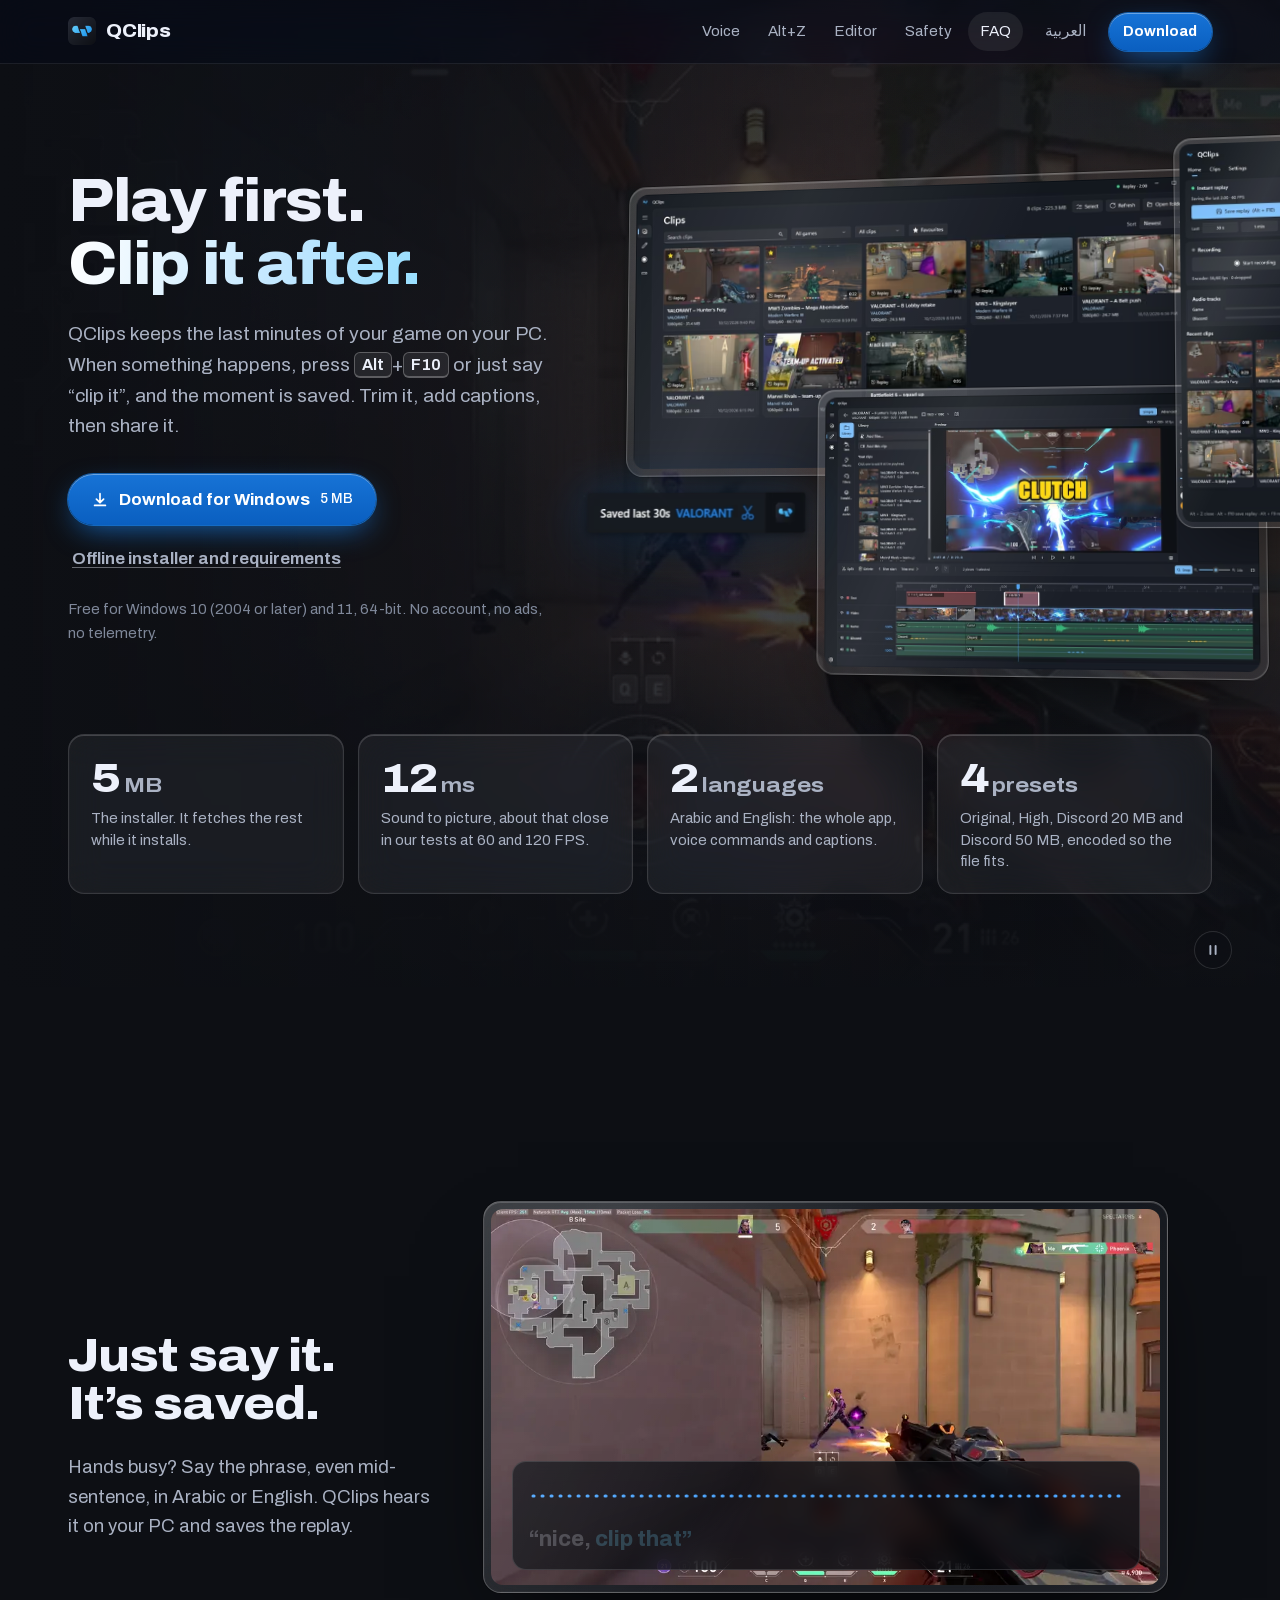
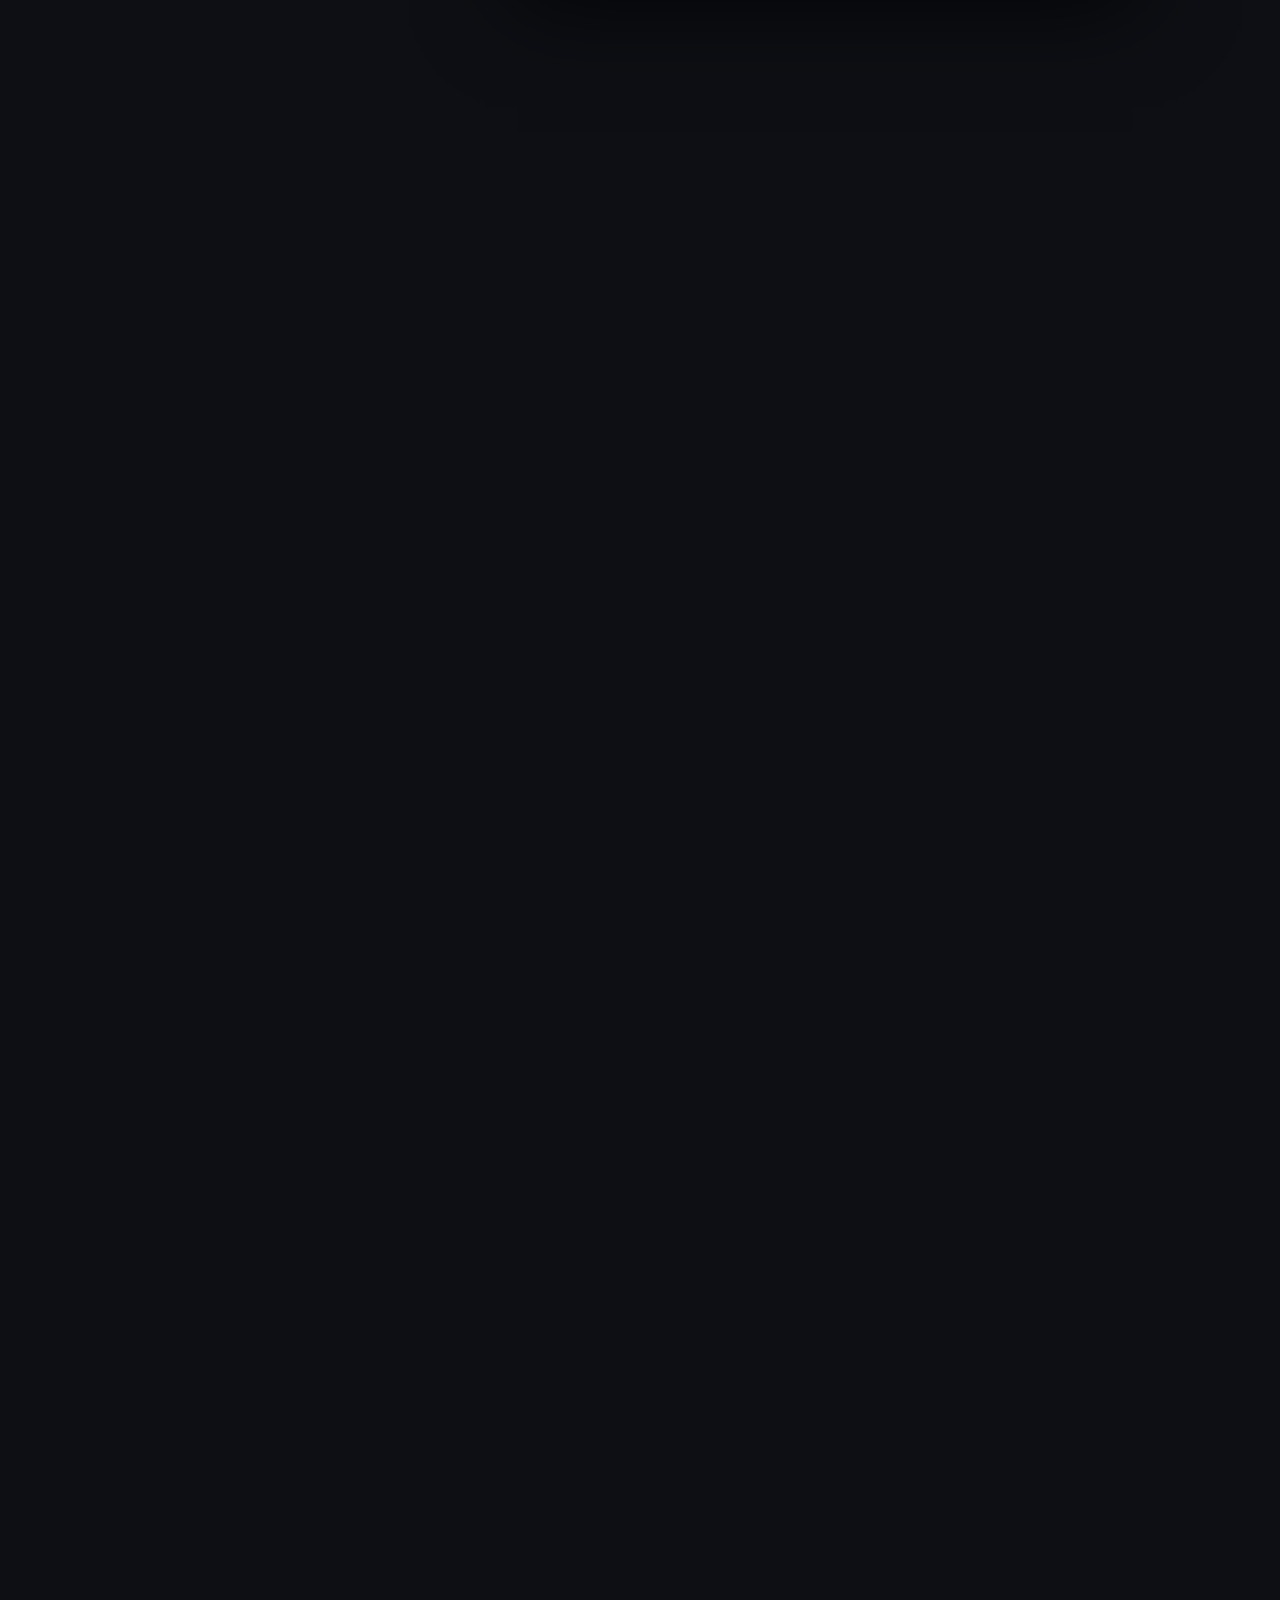
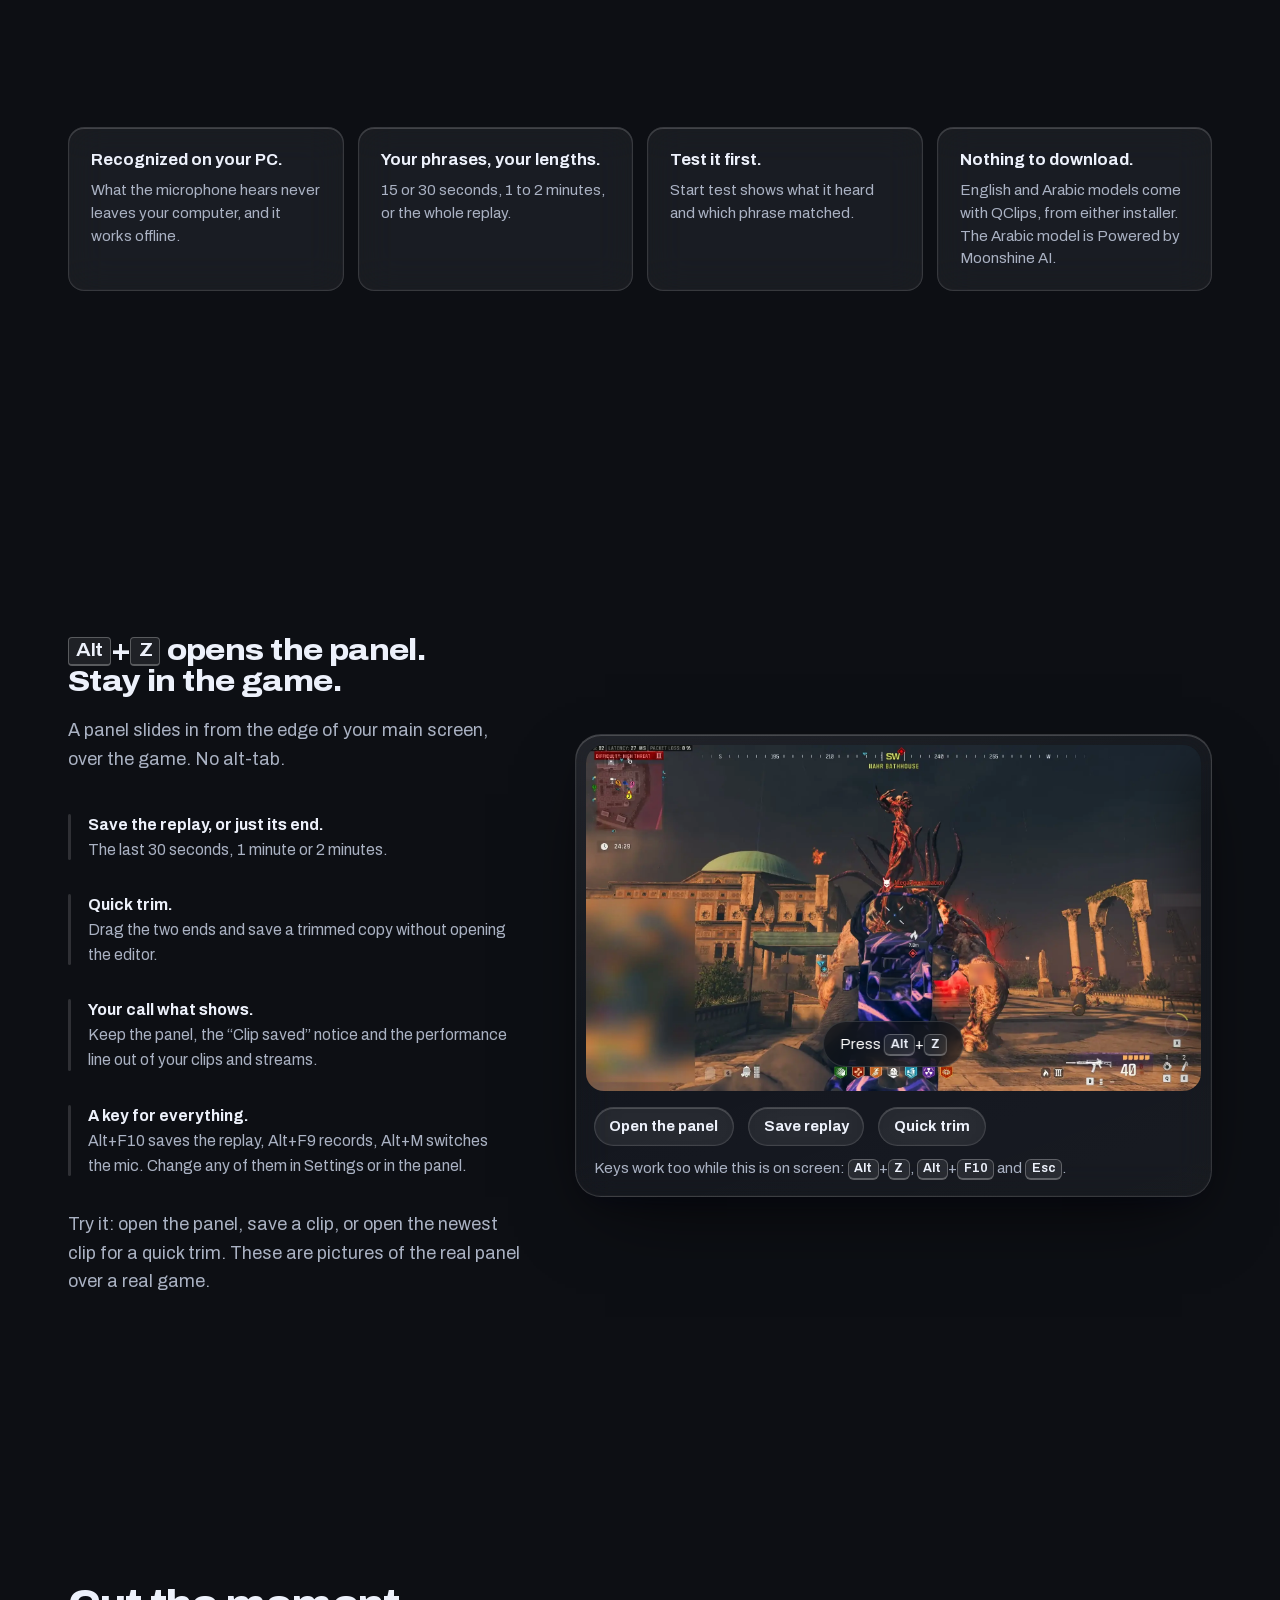
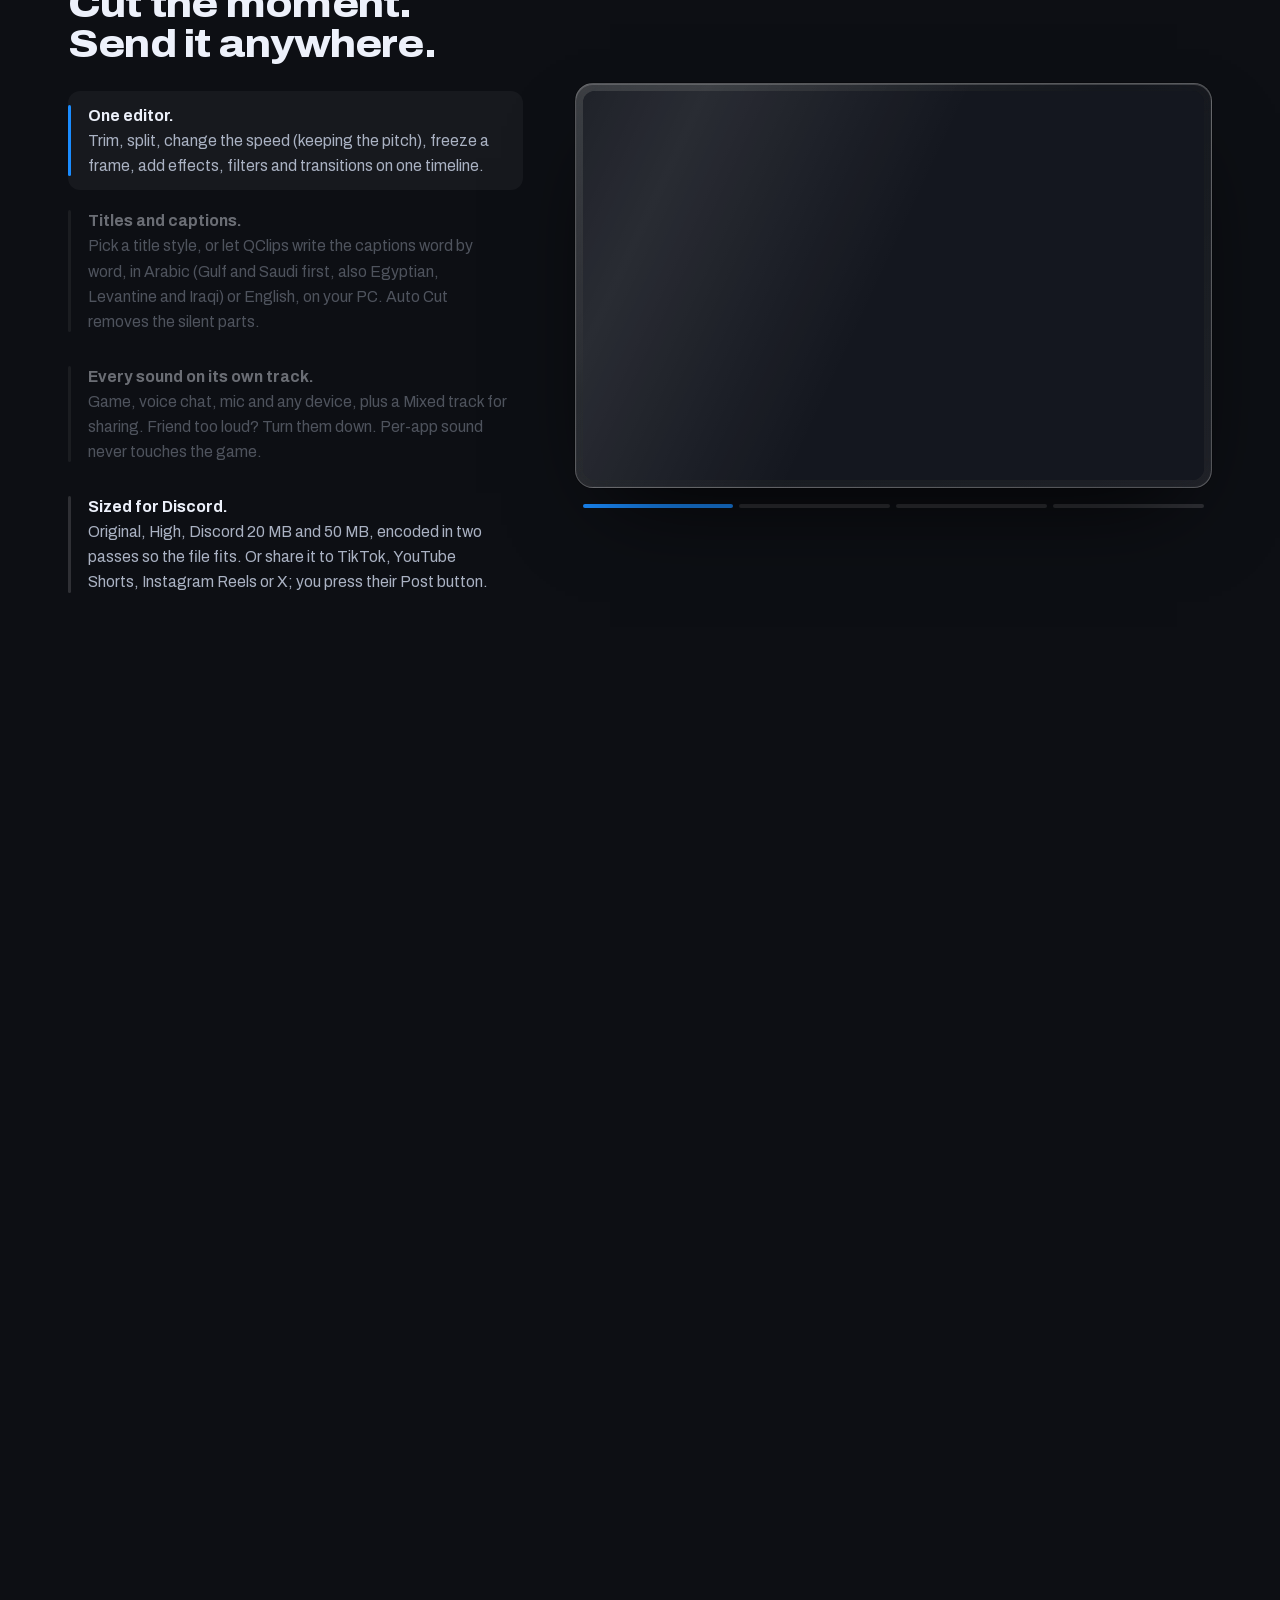
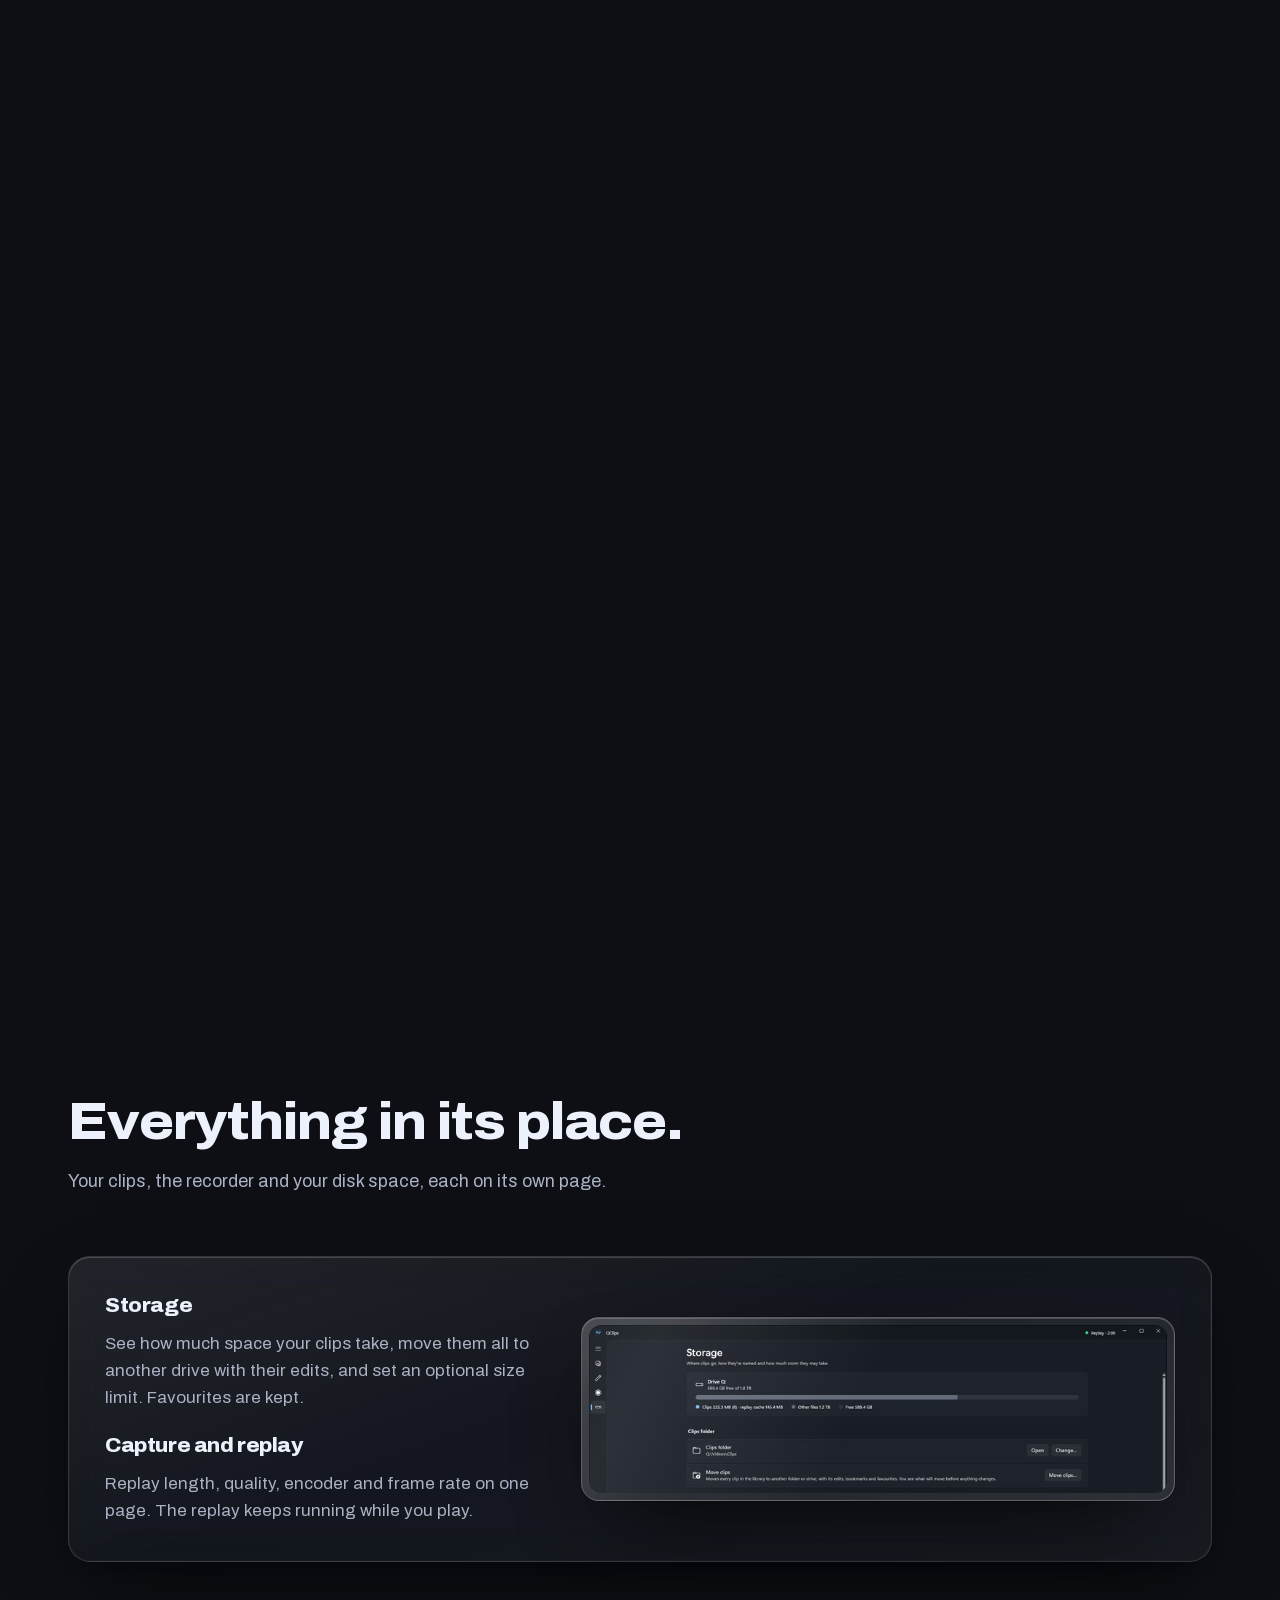
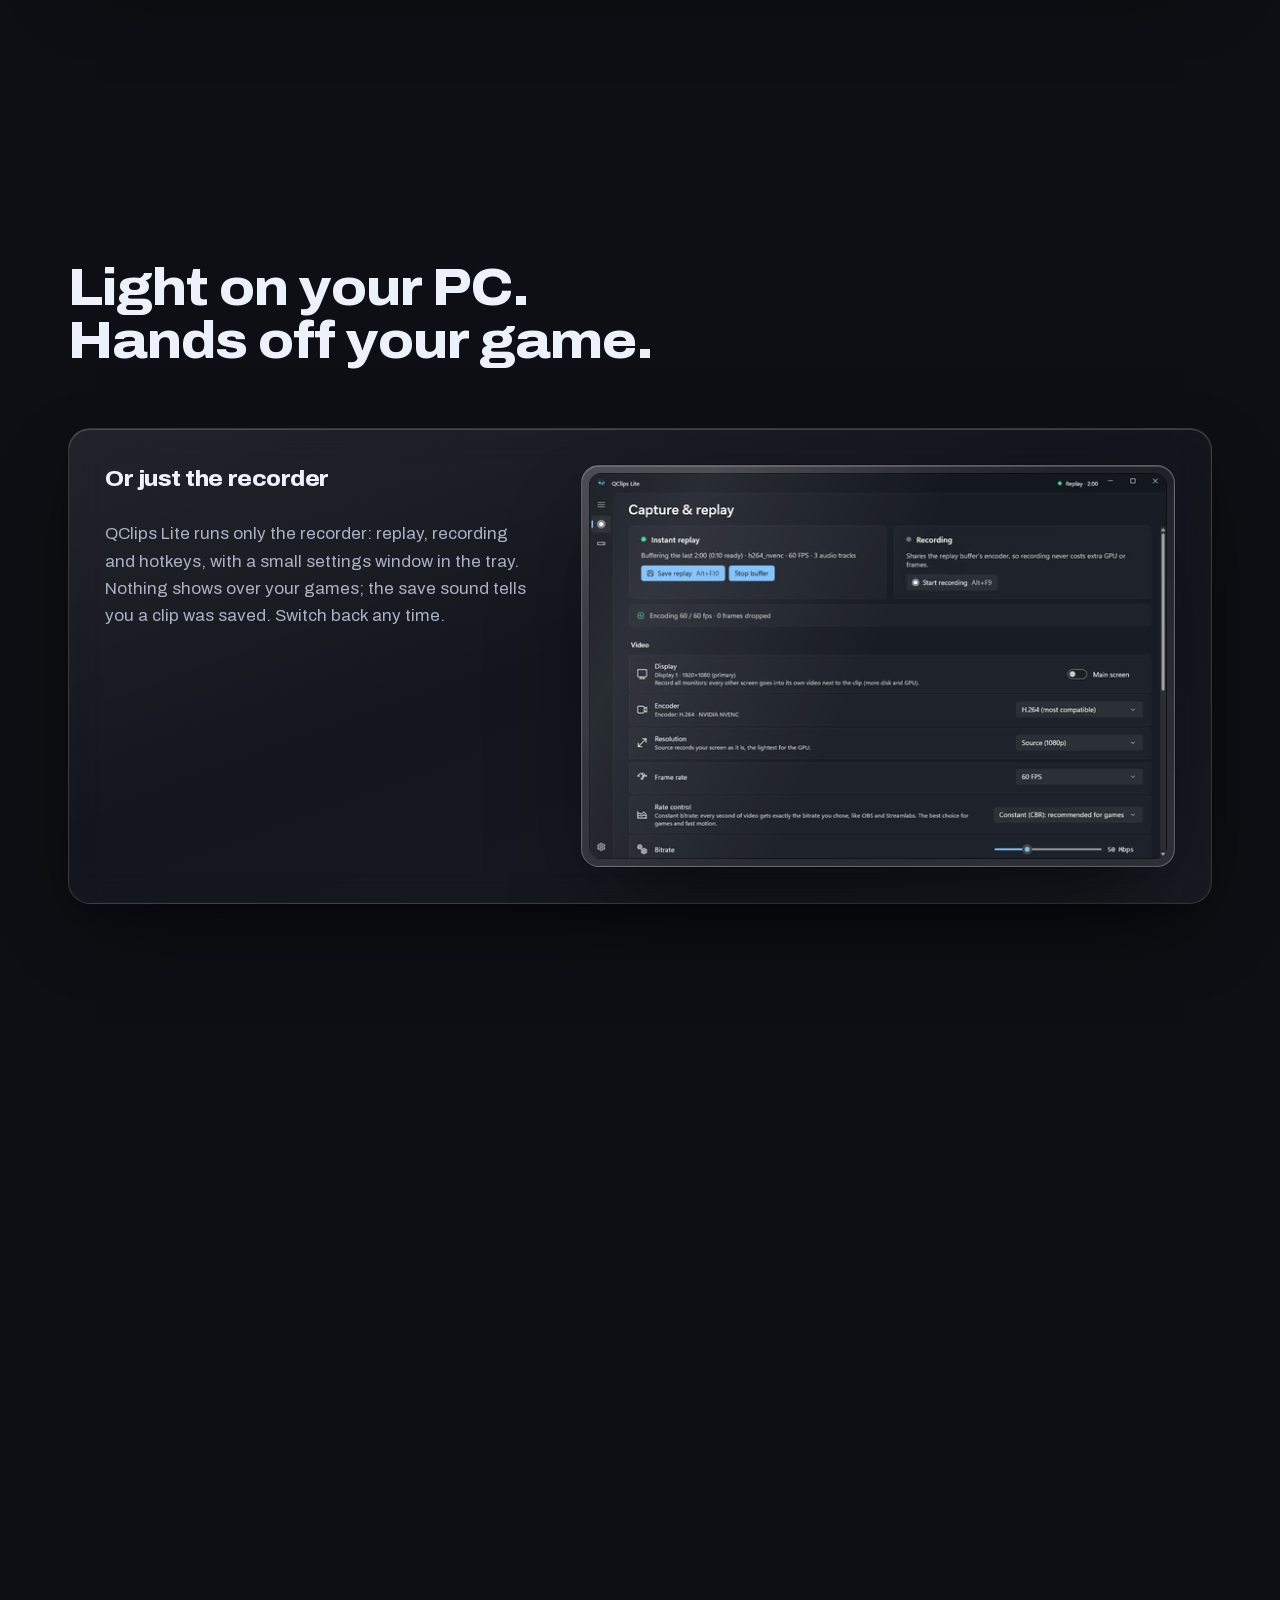
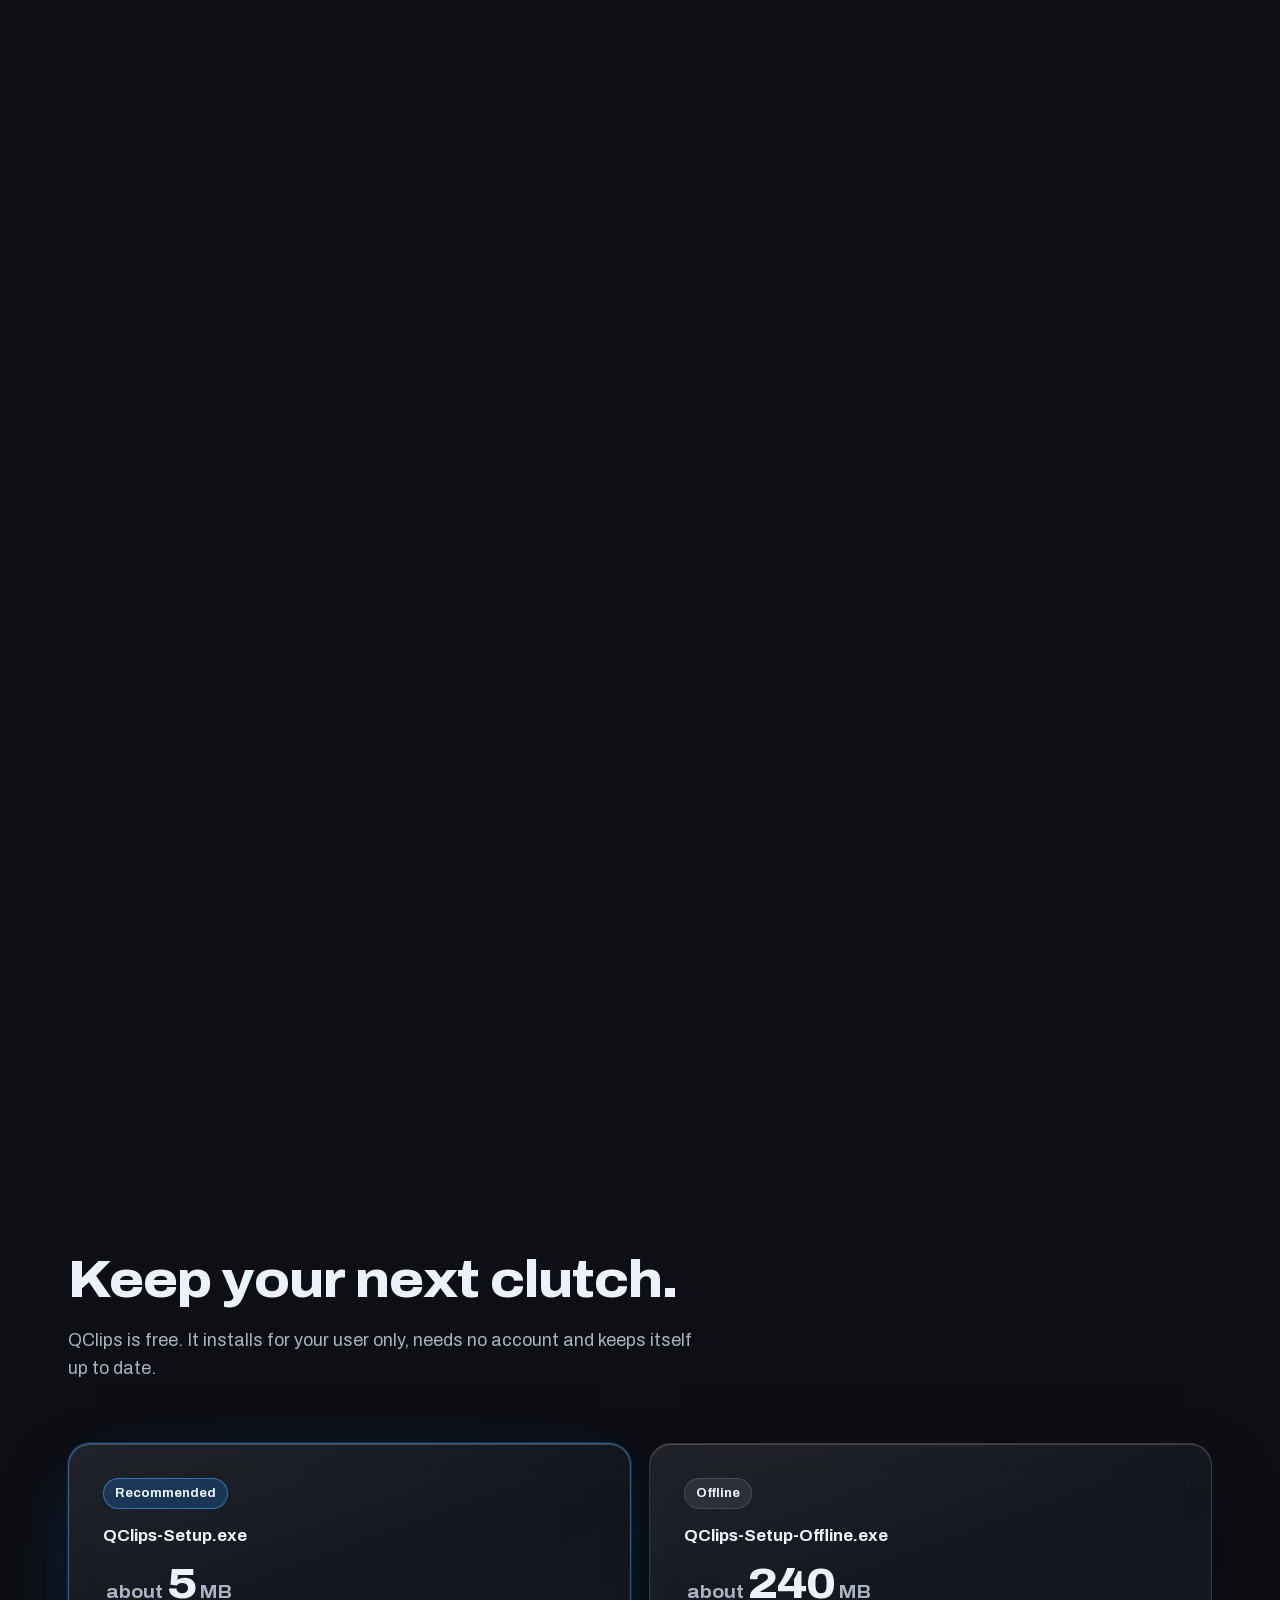
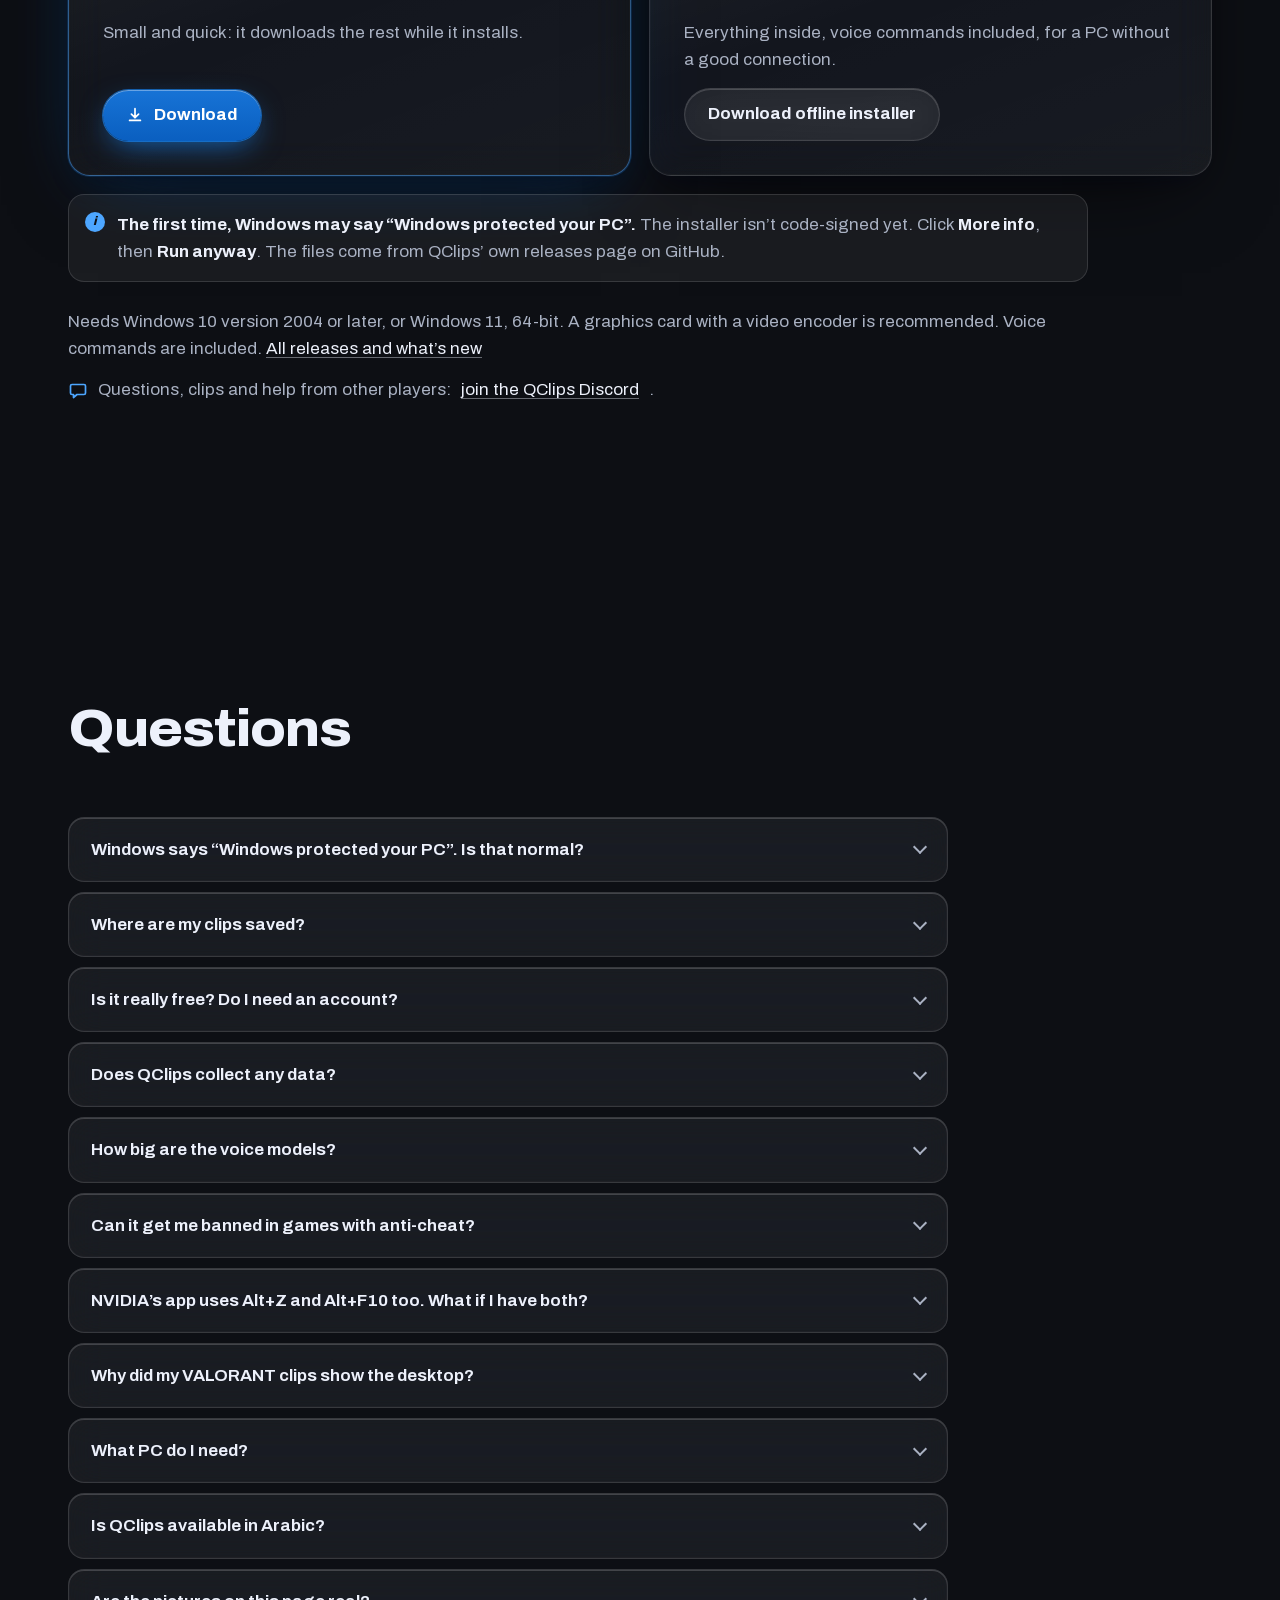
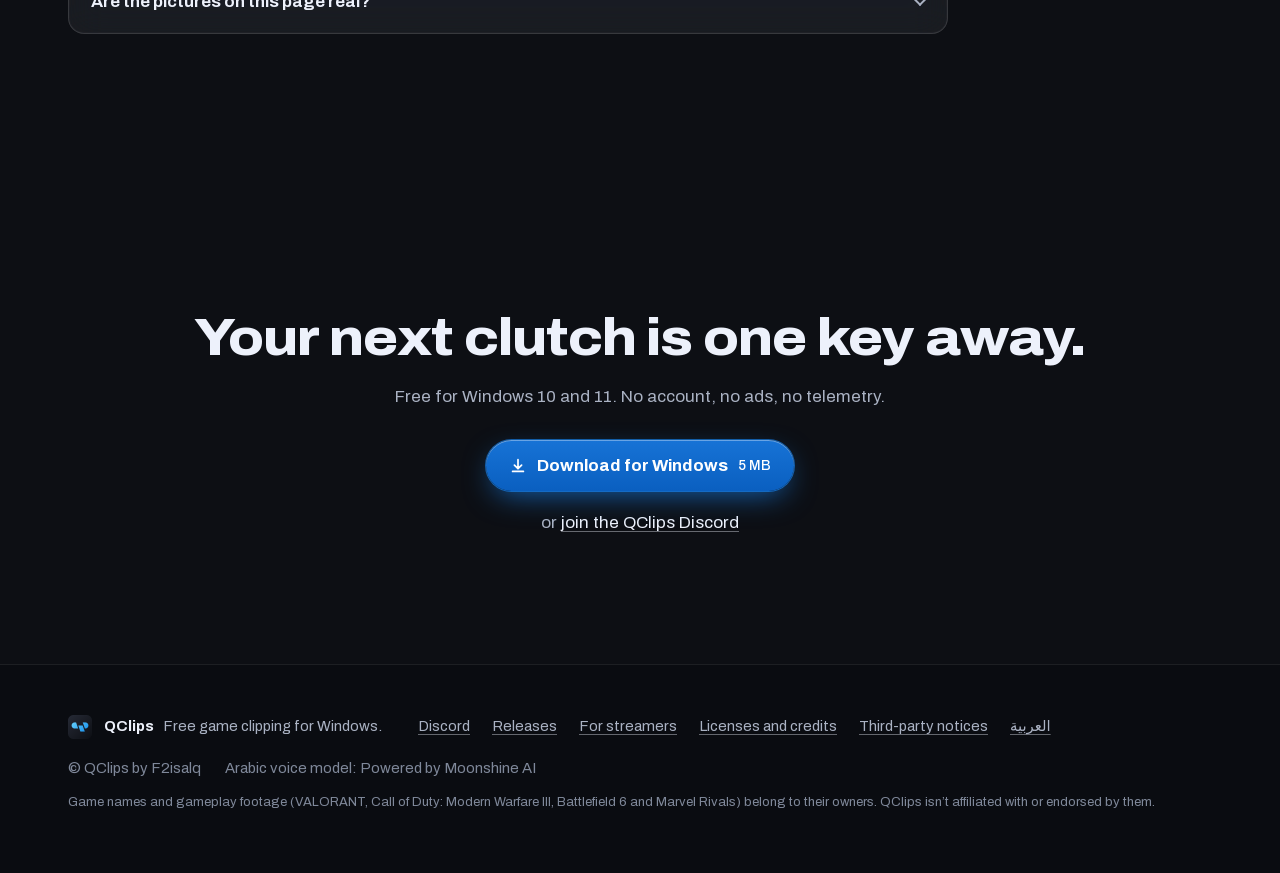
==== commit 220cfd36: "Home page: review fixes - readable download buttons, keyboard focus, Windows warning note, Alt+Z ope" ====
--- a/index.html
+++ b/index.html
@@ -67,7 +67,7 @@
           <a class="btn primary" href="https://github.com/F2isalq/QClips-Releases/releases/latest/download/QClips-Setup.exe">
             <svg viewBox="0 0 20 20" aria-hidden="true"><path d="M10 3v10m0 0l-4-4m4 4l4-4M4 16h12" fill="none" stroke="currentColor" stroke-width="1.9" stroke-linecap="round" stroke-linejoin="round"/></svg>
             Download for Windows <small>5 MB</small></a>
-          <a class="btn ghost" href="#download">Offline installer and requirements</a>
+          <a class="cta-link" href="#download">Offline installer and requirements</a>
         </div>
         <p class="fine">Free for Windows 10 (2004 or later) and 11, 64-bit. No account, no ads, no telemetry.</p>
       </div>
@@ -128,45 +128,25 @@
       <li data-reveal style="--i:0"><b>Recognized on your PC.</b> What the microphone hears never leaves your computer, and it works offline.</li>
       <li data-reveal style="--i:1"><b>Your phrases, your lengths.</b> 15 or 30 seconds, 1 to 2 minutes, or the whole replay.</li>
       <li data-reveal style="--i:2"><b>Test it first.</b> Start test shows what it heard and which phrase matched.</li>
-      <li data-reveal style="--i:3"><b>Nothing to download.</b> English and Arabic models come with QClips. The Arabic model is Powered by Moonshine AI.</li>
+      <li data-reveal style="--i:3"><b>Nothing to download.</b> English and Arabic models come with QClips, from either installer. The Arabic model is Powered by Moonshine AI.</li>
     </ul>
-  </div>
-</section>
-
-<!-- Alt+Z: as you scroll, the real panel slides in over the game and shows what it does -->
-<section class="azs" id="overlay" aria-labelledby="overlay-title">
-  <div class="azs-pin">
-    <div class="wrap azs-grid">
-      <div class="azs-copy">
-        <h2 id="overlay-title"><span class="l"><span class="m">Press <span class="keys"><kbd>Alt</kbd>+<kbd>Z</kbd></span>.</span></span> <span class="l"><span class="m">Stay in the game.</span></span></h2>
+    <div class="mid-cta" data-reveal><a class="btn primary" href="https://github.com/F2isalq/QClips-Releases/releases/latest/download/QClips-Setup.exe"><svg viewBox="0 0 20 20" aria-hidden="true"><path d="M10 3v10m0 0l-4-4m4 4l4-4M4 16h12" fill="none" stroke="currentColor" stroke-width="1.9" stroke-linecap="round" stroke-linejoin="round"/></svg> Download for Windows <small>5 MB</small></a><span>Free, no account. Voice commands included.</span></div>
+  </div>
+</section>
+
+<!-- Alt+Z: the headline and points beside the real panel over a real game, which you can play with -->
+<section class="sec azs" id="overlay" aria-labelledby="overlay-title">
+  <div class="wrap try-grid">
+    <div class="azs-copy" data-reveal>
+      <h2 id="overlay-title"><span class="l"><span class="m"><span class="keys"><kbd>Alt</kbd>+<kbd>Z</kbd></span> opens the panel.</span></span> <span class="l"><span class="m">Stay in the game.</span></span></h2>
         <p>A panel slides in from the edge of your main screen, over the game. No alt-tab.</p>
         <ul class="azs-points">
           <li><b>Save the replay, or just its end.</b> The last 30 seconds, 1 minute or 2 minutes.</li>
           <li><b>Quick trim.</b> Drag the two ends and save a trimmed copy without opening the editor.</li>
           <li><b>Your call what shows.</b> Keep the panel, the “Clip saved” notice and the performance line out of your clips and streams.</li>
-          <li><b>A key for everything.</b> Alt+F10 saves the replay, Alt+F9 records, Alt+M switches the mic.</li>
+          <li><b>A key for everything.</b> Alt+F10 saves the replay, Alt+F9 records, Alt+M switches the mic. Change any of them in Settings or in the panel.</li>
         </ul>
-      </div>
-      <div class="azs-stage" aria-hidden="true">
-        <div class="screen azs-screen">
-          <div class="azs-frame">
-            <img class="azs-game" src="img/altz-scene-960.webp" srcset="img/altz-scene-960.webp 960w, img/altz-scene-1920.webp 1920w" sizes="(max-width: 900px) 92vw, 680px" width="1920" height="1080" loading="lazy" decoding="async" alt="">
-            <img class="azs-player" src="img/altz-player-1x.webp" srcset="img/altz-player-1x.webp 1x, img/altz-player-2x.webp 2x" width="1609" height="1080" loading="lazy" decoding="async" alt="">
-            <img class="azs-panel" src="img/altz-panel-1x.webp" srcset="img/altz-panel-1x.webp 1x, img/altz-panel-2x.webp 2x" width="419" height="1080" loading="lazy" decoding="async" alt="">
-            <img class="azs-toast" src="img/toast.webp" width="344" height="84" loading="lazy" decoding="async" alt="">
-          </div>
-        </div>
-      </div>
-    </div>
-  </div>
-</section>
-
-<!-- Alt+Z, for real: the captured panel over the captured game -->
-<section class="sec" id="try" aria-labelledby="try-title">
-  <div class="wrap">
-    <div class="sec-head" data-reveal>
-      <h2 id="try-title">Try the panel.</h2>
-      <p>These are pictures of the real Alt+Z panel and notification, taken from QClips running over a game. Open the panel, save a clip, or open the newest clip for a quick trim.</p>
+      <p class="try-hint">Try it: open the panel, save a clip, or open the newest clip for a quick trim. These are pictures of the real panel over a real game.</p>
     </div>
     <div class="glass az" data-reveal>
       <div class="az-screen" id="azScreen">
@@ -226,27 +206,14 @@
       <h2 id="app-title">Everything in its place.</h2>
       <p>Your clips, the recorder and your disk space, each on its own page.</p>
     </div>
-    <div class="bento">
-      <article class="glass card b-lib" data-reveal data-tilt style="--i:0">
-        <h3>Library</h3>
-        <p>Every clip with its thumbnail and length. Open one to watch it, trim it or edit it.</p>
-        <div class="screen"><picture><source type="image/avif" srcset="img/library-800.avif 793w, img/library-1600.avif 1586w" sizes="(max-width: 1060px) 90vw, 680px"><img src="img/library-800.webp" srcset="img/library-800.webp 793w, img/library-1600.webp 1586w" sizes="(max-width: 1060px) 90vw, 680px" width="1586" height="780" loading="lazy" decoding="async" alt="The QClips library: a grid of clips from VALORANT, Modern Warfare III, Marvel Rivals and Battlefield 6, with thumbnails and lengths."></picture></div>
-      </article>
-      <article class="glass card b-cap" data-reveal data-tilt style="--i:1">
+    <div class="glass panel app-one" data-reveal>
+      <div class="app-text">
+        <h3>Storage</h3>
+        <p>See how much space your clips take, move them all to another drive with their edits, and set an optional size limit. Favourites are kept.</p>
         <h3>Capture and replay</h3>
         <p>Replay length, quality, encoder and frame rate on one page. The replay keeps running while you play.</p>
-        <div class="screen"><picture><source type="image/avif" srcset="img/capture-800.avif 793w, img/capture-1600.avif 1586w" sizes="(max-width: 1060px) 90vw, 480px"><img src="img/capture-800.webp" srcset="img/capture-800.webp 793w, img/capture-1600.webp 1586w" sizes="(max-width: 1060px) 90vw, 480px" width="1586" height="993" loading="lazy" decoding="async" alt="The Capture and replay page with Instant replay on and the video settings."></picture></div>
-      </article>
-      <article class="glass card b-sto" data-reveal data-tilt style="--i:0">
-        <h3>Storage</h3>
-        <p>See how much space your clips take, move them all to another drive with their edits, and set an optional size limit. Favourites are kept.</p>
-        <div class="screen"><picture><source type="image/avif" srcset="img/storage-800.avif 793w, img/storage-1600.avif 1586w" sizes="(max-width: 1060px) 90vw, 480px"><img src="img/storage-800.webp" srcset="img/storage-800.webp 793w, img/storage-1600.webp 1586w" sizes="(max-width: 1060px) 90vw, 480px" width="1586" height="460" loading="lazy" decoding="async" alt="The Storage page: the space clips take, the clips folder, file names and the storage limit."></picture></div>
-      </article>
-      <article class="glass card b-lite" data-reveal data-tilt style="--i:1">
-        <h3>“Clip saved”, over the game</h3>
-        <p>A small notice on the edge of the screen when a clip is saved, by key or by voice. Keep it out of your clips if you like.</p>
-        <div class="screen"><picture><source type="image/avif" srcset="img/toast-scene-480.avif 320w, img/toast-scene-960.avif 640w" sizes="(max-width: 1060px) 90vw, 680px"><img src="img/toast-scene-480.webp" srcset="img/toast-scene-480.webp 320w, img/toast-scene-960.webp 640w" sizes="(max-width: 1060px) 90vw, 680px" width="640" height="400" loading="lazy" decoding="async" alt="The “Saved last 30s” notification on the right edge of the screen over a game."></picture></div>
-      </article>
+      </div>
+      <div class="screen"><picture><source type="image/avif" srcset="img/storage-800.avif 793w, img/storage-1600.avif 1586w" sizes="(max-width: 1060px) 90vw, 680px"><img src="img/storage-800.webp" srcset="img/storage-800.webp 793w, img/storage-1600.webp 1586w" sizes="(max-width: 1060px) 90vw, 680px" width="1586" height="460" loading="lazy" decoding="async" alt="The Storage page: the space clips take, the clips folder, file names and the storage limit."></picture></div>
     </div>
   </div>
 </section>
@@ -387,7 +354,9 @@
         <a class="btn ghost" href="https://github.com/F2isalq/QClips-Releases/releases/latest/download/QClips-Setup-Offline.exe">Download offline installer</a>
       </div>
     </div>
+    <p class="dl-note" id="install-note" data-reveal><b>The first time, Windows may say “Windows protected your PC”.</b> The installer isn’t code-signed yet. Click <strong>More info</strong>, then <strong>Run anyway</strong>. The files come from QClips’ own releases page on GitHub.</p>
     <p class="req" data-reveal>Needs Windows 10 version 2004 or later, or Windows 11, 64-bit. A graphics card with a video encoder is recommended. Voice commands are included. <a href="https://github.com/F2isalq/QClips-Releases/releases">All releases and what’s new</a></p>
+    <p class="discord-row" data-reveal><svg viewBox="0 0 20 20" aria-hidden="true"><path d="M4 4.5h12a1.5 1.5 0 0 1 1.5 1.5v7a1.5 1.5 0 0 1-1.5 1.5H9l-3.5 3v-3H4A1.5 1.5 0 0 1 2.5 13V6A1.5 1.5 0 0 1 4 4.5z" fill="none" stroke="currentColor" stroke-width="1.7" stroke-linejoin="round"/></svg> Questions, clips and help from other players: <a href="https://discord.gg/5JWv6QUvh6">join the QClips Discord</a>.</p>
   </div>
 </section>
 
@@ -406,7 +375,7 @@
       <details>
         <summary>Where are my clips saved?</summary>
         <div class="a">
-          <p>In your Videos folder, under <code>Videos\QClips\Clips</code>, in a folder for each game or app. To keep them all in one folder instead, pick "All clips in one folder" in Settings, Storage (the game stays in the file name).</p>
+          <p>In your Videos folder, under <code>Videos\QClips\Clips</code>, in a folder for each game or app. To keep them all in one folder instead, pick “All clips in one folder” in Settings, Storage (the game stays in the file name).</p>
           <p>Settings, Storage shows how much space they take, lets you move every clip to another drive with its edits and favourites, and can set an optional size limit (the oldest clips go to the Recycle Bin; favourites are kept).</p>
         </div>
       </details>
@@ -432,6 +401,12 @@
         <summary>Can it get me banned in games with anti-cheat?</summary>
         <div class="a">
           <p>QClips doesn’t interact with games at all: no injection, no hooks, it never opens the game’s process and it needs no administrator rights. It records the screen with Windows Graphics Capture, the way Windows’ own tools do, and the sound through Windows’ audio system.</p>
+        </div>
+      </details>
+      <details>
+        <summary>NVIDIA’s app uses Alt+Z and Alt+F10 too. What if I have both?</summary>
+        <div class="a">
+          <p>Change the keys in one of them. In QClips, open Settings, Hotkeys (or the hotkeys in the Alt+Z panel), click a shortcut and press the new keys. Backspace clears one, and Restore defaults puts them all back.</p>
         </div>
       </details>
       <details id="hidden-games">
@@ -463,12 +438,23 @@
   </div>
 </section>
 
+<!-- The close: one more chance to download -->
+<section class="end-cta" aria-labelledby="end-title">
+  <div class="wrap" data-reveal>
+    <h2 id="end-title">Your next clutch is one key away.</h2>
+    <p>Free for Windows 10 and 11. No account, no ads, no telemetry.</p>
+    <a class="btn primary" href="https://github.com/F2isalq/QClips-Releases/releases/latest/download/QClips-Setup.exe"><svg viewBox="0 0 20 20" aria-hidden="true"><path d="M10 3v10m0 0l-4-4m4 4l4-4M4 16h12" fill="none" stroke="currentColor" stroke-width="1.9" stroke-linecap="round" stroke-linejoin="round"/></svg> Download for Windows <small>5 MB</small></a>
+    <p class="end-alt">or <a href="https://discord.gg/5JWv6QUvh6">join the QClips Discord</a></p>
+  </div>
+</section>
+
 </main>
 
 <footer class="site-footer">
   <div class="wrap">
     <p class="f-brand"><img src="img/logo.png" alt="" width="24" height="24" loading="lazy"><span><b>QClips</b> Free game clipping for Windows.</span></p>
     <ul class="f-links">
+      <li><a href="https://discord.gg/5JWv6QUvh6">Discord</a></li>
       <li><a href="https://github.com/F2isalq/QClips-Releases/releases">Releases</a></li>
       <li><a href="streamers.html">For streamers</a></li>
       <li><a href="licenses.html">Licenses and credits</a></li>
--- a/css/cine.css
+++ b/css/cine.css
@@ -38,8 +38,9 @@
 .say-pin { min-height: 100svh; display: flex; align-items: center; padding-block: 72px; overflow-x: clip; }
 .say-grid { display: grid; grid-template-columns: minmax(0, 4fr) minmax(0, 8fr); gap: clamp(28px, 4vw, 64px); align-items: center; }
 .say h2 { font-size: clamp(2.2rem, 3.6vw, 3.4rem); }
-.azs h2, .eds h2 { font-size: clamp(2rem, 3vw, 2.75rem); }
-.say h2 .m, .azs h2 .m, .eds h2 .m, .safe .sec-head h2 .m { white-space: nowrap; }
+.eds h2 { font-size: clamp(2rem, 3vw, 2.75rem); }
+.azs h2 { font-size: clamp(1.9rem, 2.6vw, 2.5rem); }
+.say h2 .m, .eds h2 .m, .safe .sec-head h2 .m { white-space: nowrap; }
 @media (max-width: 420px) { .say h2 .m, .azs h2 .m, .eds h2 .m, .safe .sec-head h2 .m { white-space: normal; } }
 .say-copy p { margin-top: 24px; color: var(--muted); font-size: 1.15rem; max-width: 34em; }
 html[lang="ar"] .say h2 { line-height: 1.3; }
@@ -90,9 +91,9 @@
   .say-heard { grid-column: 1 / -1; }
 }
 
-/* ---------- Alt+Z: the panel slides in over the game ---------- */
-.azs-pin, .eds-pin { min-height: 100svh; display: flex; align-items: center; padding-block: 72px; overflow-x: clip; }
-.azs-grid, .eds-grid { display: grid; grid-template-columns: minmax(0, 5fr) minmax(0, 7fr); gap: clamp(28px, 4vw, 64px); align-items: center; }
+/* ---------- the editor scene (and the Alt+Z points beside the demo) ---------- */
+.eds-pin { min-height: 100svh; display: flex; align-items: center; padding-block: 72px; overflow-x: clip; }
+.eds-grid { display: grid; grid-template-columns: minmax(0, 5fr) minmax(0, 7fr); gap: clamp(28px, 4vw, 64px); align-items: center; }
 .azs-copy > p { margin-top: 20px; color: var(--muted); font-size: 1.12rem; max-width: 34em; }
 .azs-points { list-style: none; margin: 26px 0 0; padding: 0; display: grid; gap: 6px; }
 .azs-points li, .eds-steps li {
@@ -104,17 +105,10 @@
   background: rgba(255, 255, 255, .14); transition: background-color .35s;
 }
 .azs-points b, .eds-steps b { color: var(--text); display: block; }
-.scenes .azs-points li, .scenes .eds-steps li { opacity: .42; }
-.scenes .azs-points li.on, .scenes .eds-steps li.on { opacity: 1; background: rgba(255, 255, 255, .045); }
-.scenes .azs-points li.on::before, .scenes .eds-steps li.on::before { background: var(--blue); }
-
-.azs-frame { position: relative; aspect-ratio: 16 / 9; overflow: hidden; border-radius: 12px; background: #05070b; direction: ltr; }
-.azs-frame > img { position: absolute; top: 0; height: 100%; max-width: none; border-radius: 0; background: none; }
-.azs-frame > .azs-game { left: 0; width: 100%; object-fit: cover; }
-.azs-frame > .azs-panel, .azs-frame > .azs-player { right: 0; width: auto; }
-.azs-panel { z-index: 1; }
-.azs-player { z-index: 2; opacity: 0; }
-.azs-frame > .azs-toast { z-index: 3; right: .6%; top: 13.5%; height: auto; width: 16.9%; filter: drop-shadow(0 10px 20px rgba(0, 0, 0, .5)); }
+.scenes .eds-steps li { opacity: .42; }
+.scenes .eds-steps li.on { opacity: 1; background: rgba(255, 255, 255, .045); }
+.scenes .eds-steps li.on::before { background: var(--blue); }
+
 
 /* ---------- the editor, one part at a time ---------- */
 .eds-steps { list-style: none; margin: 26px 0 0; padding: 0; display: grid; gap: 6px; counter-reset: none; }
@@ -151,8 +145,8 @@
 .more-link { padding: 4px 26px 24px; }
 
 @media (max-width: 900px) {
-  .azs-grid, .eds-grid { grid-template-columns: 1fr; }
-  .azs-pin, .eds-pin { min-height: 0; padding-block: 56px; }
+  .eds-grid { grid-template-columns: 1fr; }
+  .eds-pin { min-height: 0; padding-block: 56px; }
   .safe-grid { grid-template-columns: 1fr; }
   .safe-lite { grid-template-columns: 1fr; }
   .safe-lite .screen { grid-column: 1; grid-row: auto; }
@@ -177,3 +171,76 @@
 .film-toggle[aria-pressed="true"] .ic-play { display: block; }
 .rm .film-toggle { display: none; }
 @media (prefers-reduced-motion: reduce) { .film-toggle { display: none; } }
+
+/* the app cards: the wide storage page gets the wide card, the "Clip saved" picture keeps to the corner with the notice */
+@media (min-width: 1061px) {
+  .b-sto { grid-column: span 7; }
+  .b-lite { grid-column: span 5; }
+}
+.b-lite .screen img { aspect-ratio: 16 / 8; object-fit: cover; object-position: 100% 0; }
+
+/* readable white on the main buttons (4.7:1 and up) and the skip link */
+.btn.primary { background: linear-gradient(180deg, #1773d6, #0a5fc0); }
+.btn.primary small { opacity: 1; }
+.skip { background: #0a5fc0; }
+
+/* a control the keyboard reaches is always shown, even before its section has risen into view */
+.js:not(.rm) [data-reveal]:focus-within { opacity: 1; transform: none; }
+.scenes .eds-steps li:focus-within { opacity: 1; }
+
+/* the note under the download cards: what Windows will say the first time */
+.dl-note {
+  margin-top: 18px; padding: 16px 20px; padding-inline-start: 48px; position: relative; border-radius: var(--r-md); color: var(--muted);
+  background: var(--glass); border: 1px solid var(--edge); max-width: 60em;
+}
+.dl-note::before {
+  content: "i"; position: absolute; inset-inline-start: 16px; top: 17px; width: 20px; height: 20px; border-radius: 50%;
+  display: grid; place-items: center; font-size: .78rem; font-weight: 800; font-style: italic; color: var(--bg); background: var(--blue-hi);
+}
+.dl-note b, .dl-note strong { color: var(--text); }
+
+/* Alt+Z: the points beside the panel you can play with */
+.try-grid { display: grid; grid-template-columns: minmax(0, 4fr) minmax(0, 7fr); gap: clamp(28px, 4vw, 64px); align-items: center; }
+.try-grid .az { max-width: none; margin: 0; }
+.try-hint { margin-top: 18px; color: var(--muted); font-size: .95rem; }
+.azs .az-ctl > span { flex-basis: 100%; }
+@media (max-width: 1060px) { .try-grid { grid-template-columns: 1fr; } }
+
+/* storage and capture: the words beside the storage page */
+.app-one { display: grid; grid-template-columns: minmax(0, 5fr) minmax(0, 7fr); gap: clamp(24px, 4vw, 56px); align-items: center; }
+.app-text h3 { font-size: 1.3rem; }
+.app-text p { color: var(--muted); margin: 8px 0 22px; }
+.app-text p:last-child { margin-bottom: 0; }
+
+/* a download button after the voice scene, and the page's closing call */
+.say-facts { margin-bottom: 28px; }
+.mid-cta { display: flex; flex-wrap: wrap; align-items: center; gap: 12px 20px; margin-bottom: clamp(60px, 9vw, 120px); color: var(--muted); }
+.end-cta { padding-block: clamp(72px, 10vw, 140px); text-align: center; }
+.end-cta p { margin: 18px auto 30px; color: var(--muted); max-width: 40em; }
+.end-cta h2 { font-size: clamp(2rem, 4vw, 3.36rem); }
+
+/* the offline installer is a link beside the main button, not a second button of the same weight */
+.cta-link { align-self: center; color: var(--muted); font-weight: 650; padding: 8px 4px; }
+.cta-link:hover { color: var(--text); }
+
+/* comfortable line length and no text under 13px */
+.sec-head p, .sync .sec-head p { max-width: 36em; }
+.badge, .gap { font-size: .8125rem; }
+@media (max-width: 1060px) {
+  .app-one { grid-template-columns: 1fr; }
+}
+@media (max-width: 560px) {
+  .safe .sec-head h2 { font-size: 1.7rem; }
+  .safe .sec-head h2 .m { white-space: nowrap; }
+}
+
+/* the official Discord, where players ask and share */
+.discord-row { display: flex; align-items: center; gap: 10px; margin-top: 14px; color: var(--muted); }
+.discord-row svg { width: 20px; height: 20px; flex: none; color: var(--blue-hi); }
+.end-cta .end-alt { margin: 18px auto 0; color: var(--muted); }
+
+/* the Alt+Z headline keeps to two lines beside the demo */
+@media (min-width: 1061px) { .try-grid { grid-template-columns: minmax(0, 5fr) minmax(0, 7fr); } }
+.azs h2 { font-size: clamp(1.75rem, 2.3vw, 2.15rem); }
+@media (min-width: 1061px) { .azs h2 .m { white-space: nowrap; } }
+@media (max-width: 560px) { .azs h2 { font-size: 1.55rem; } .azs h2 .m { white-space: nowrap; } }
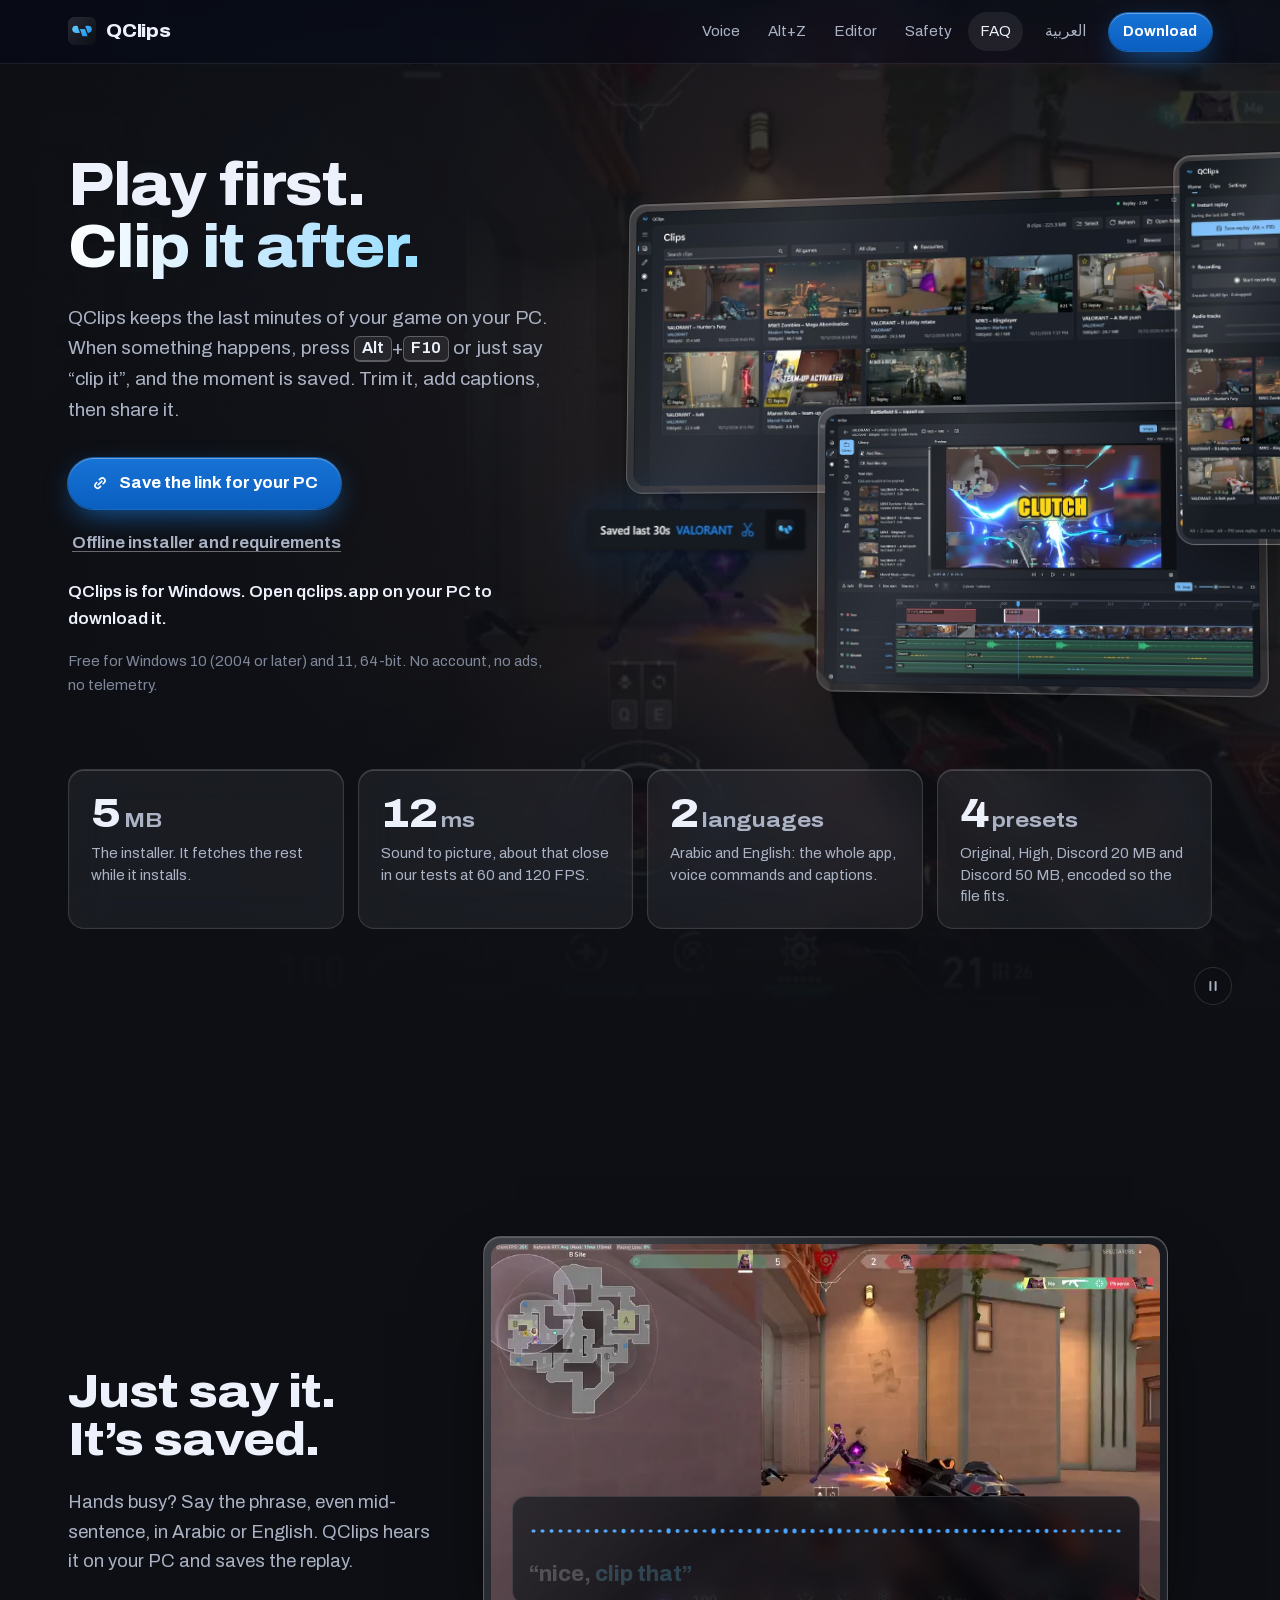
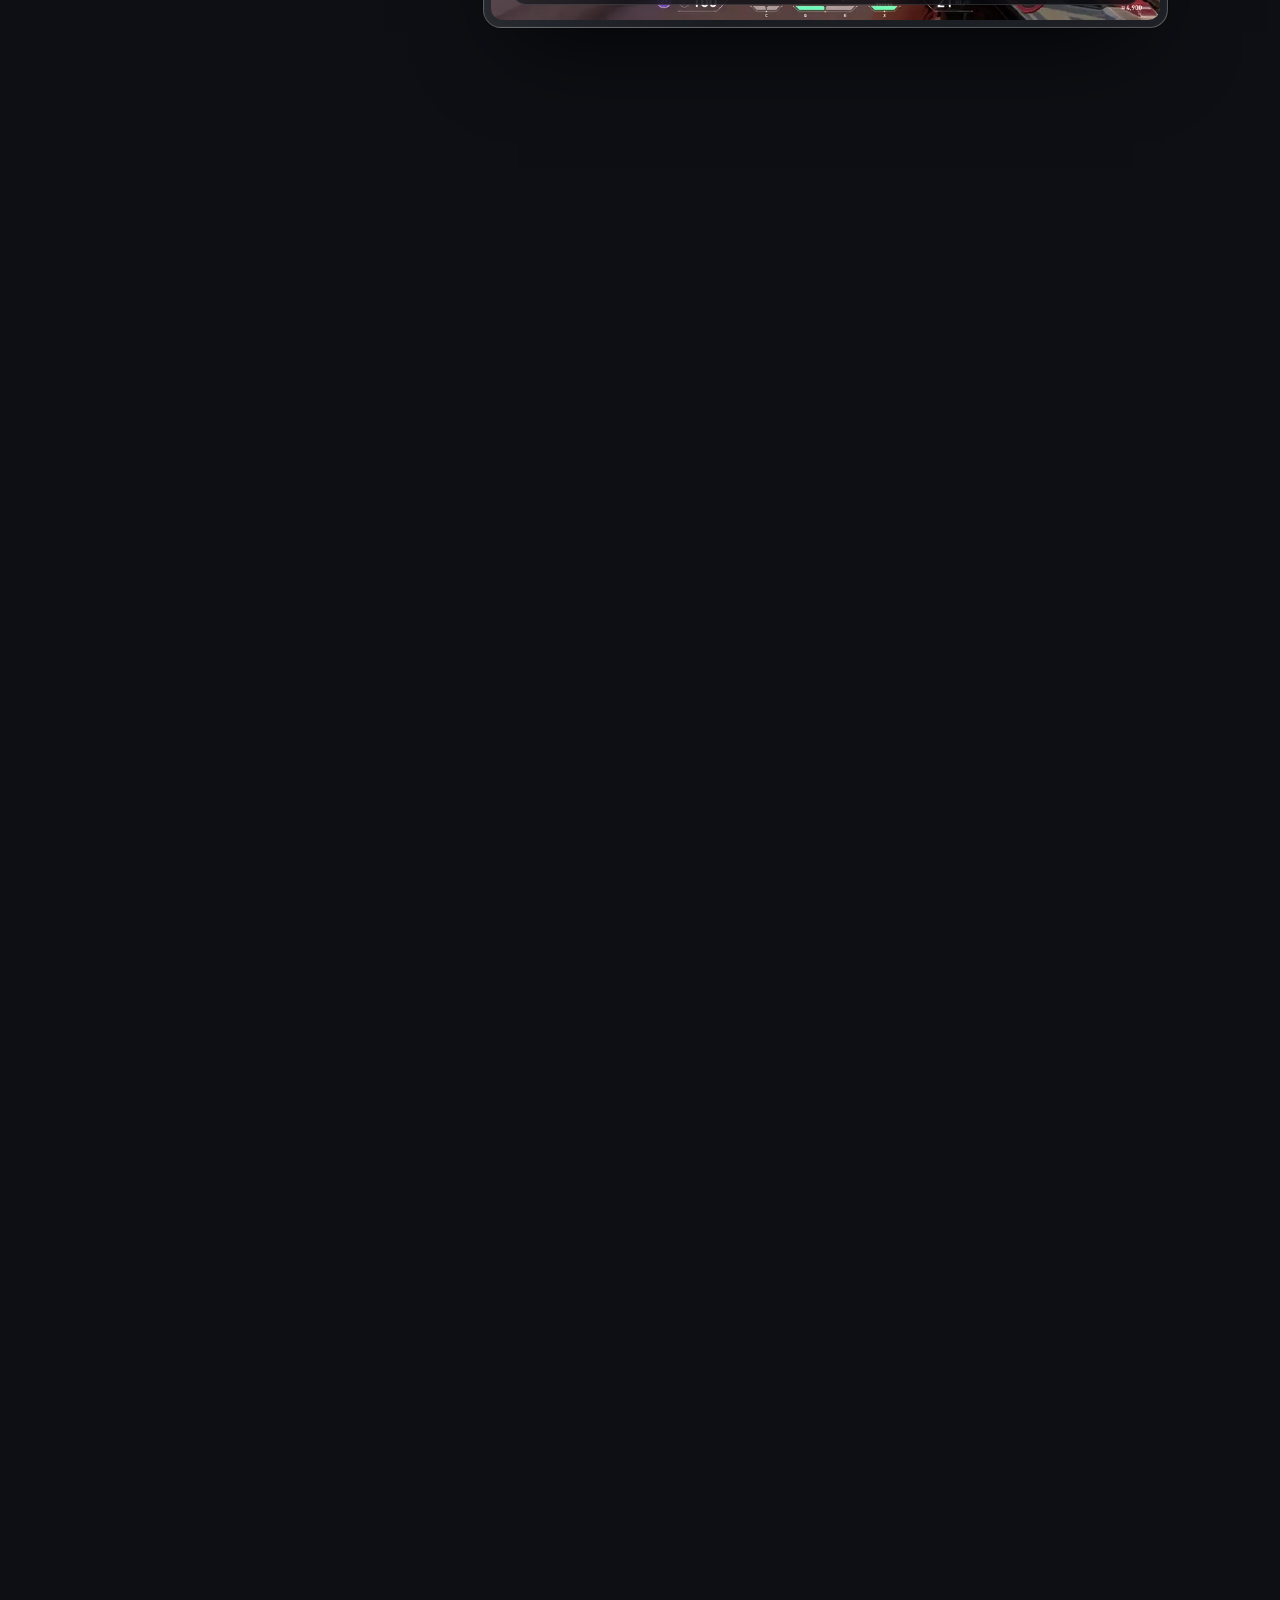
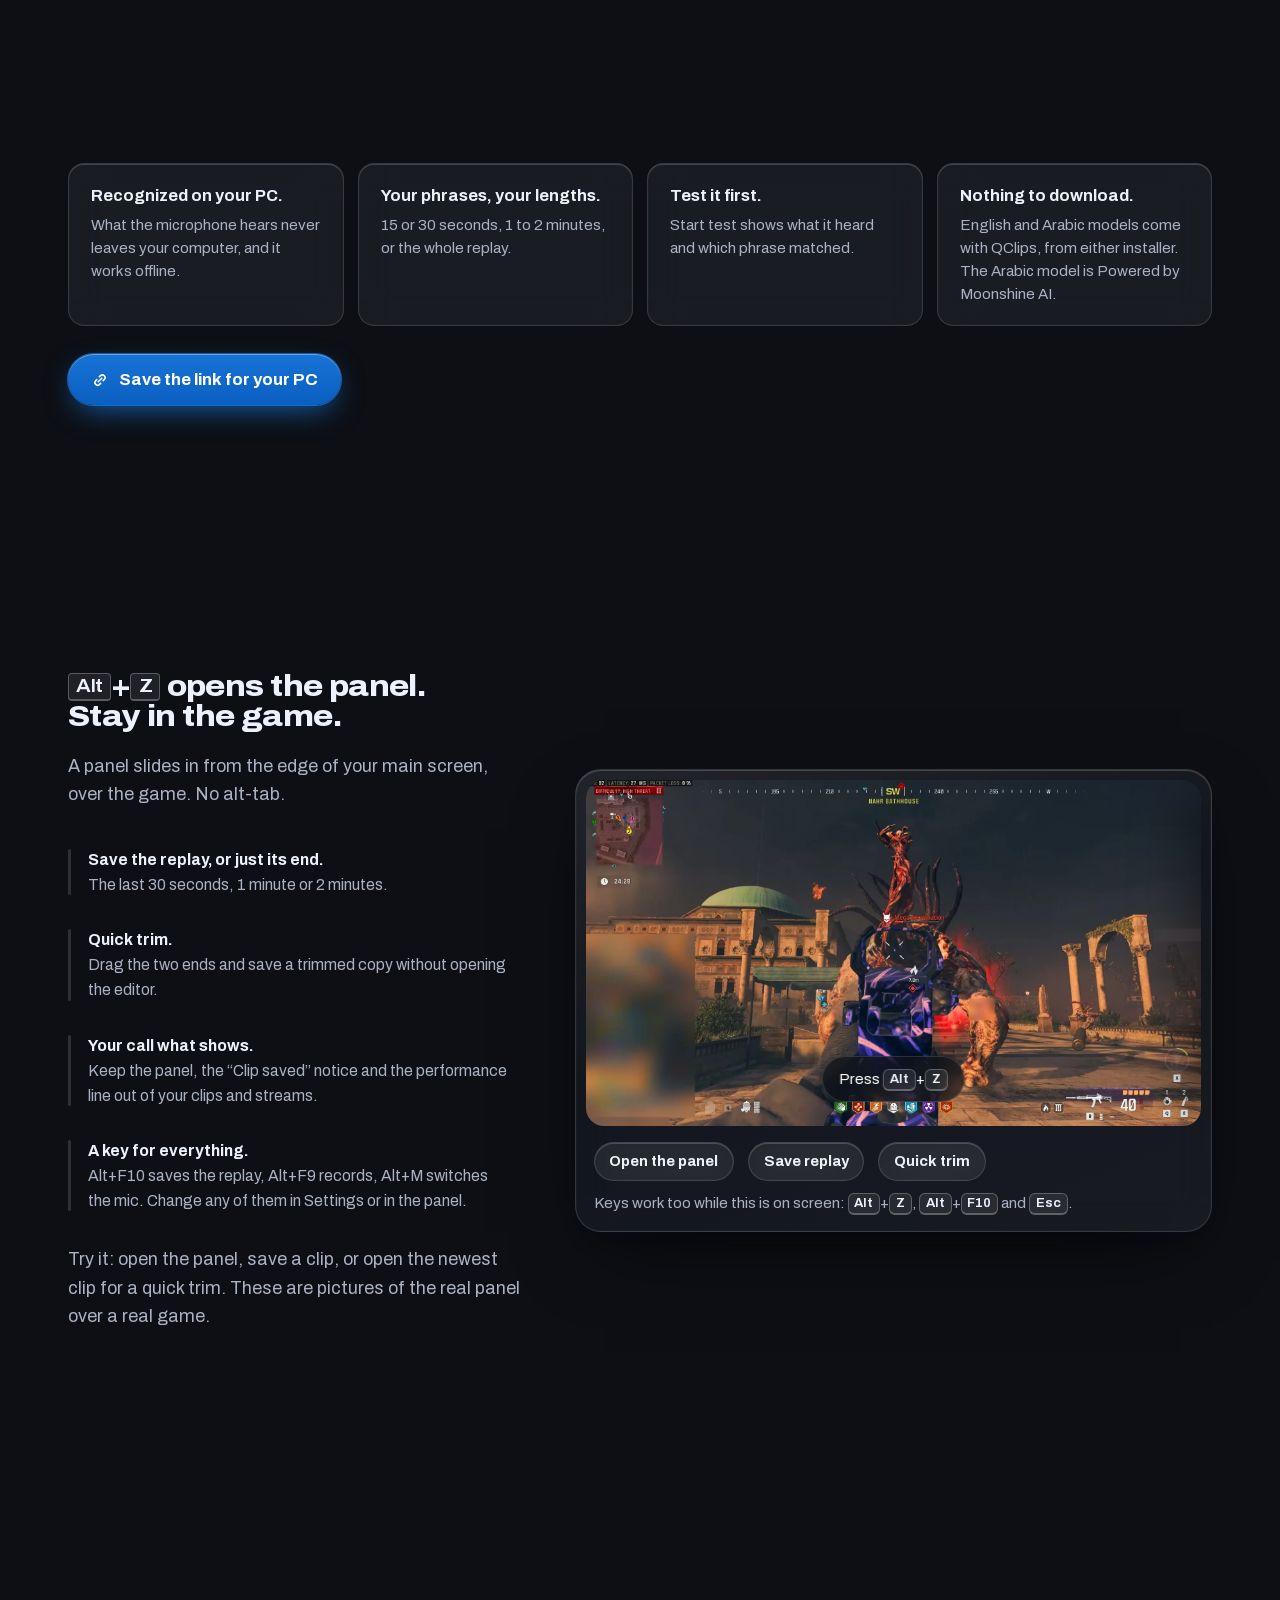
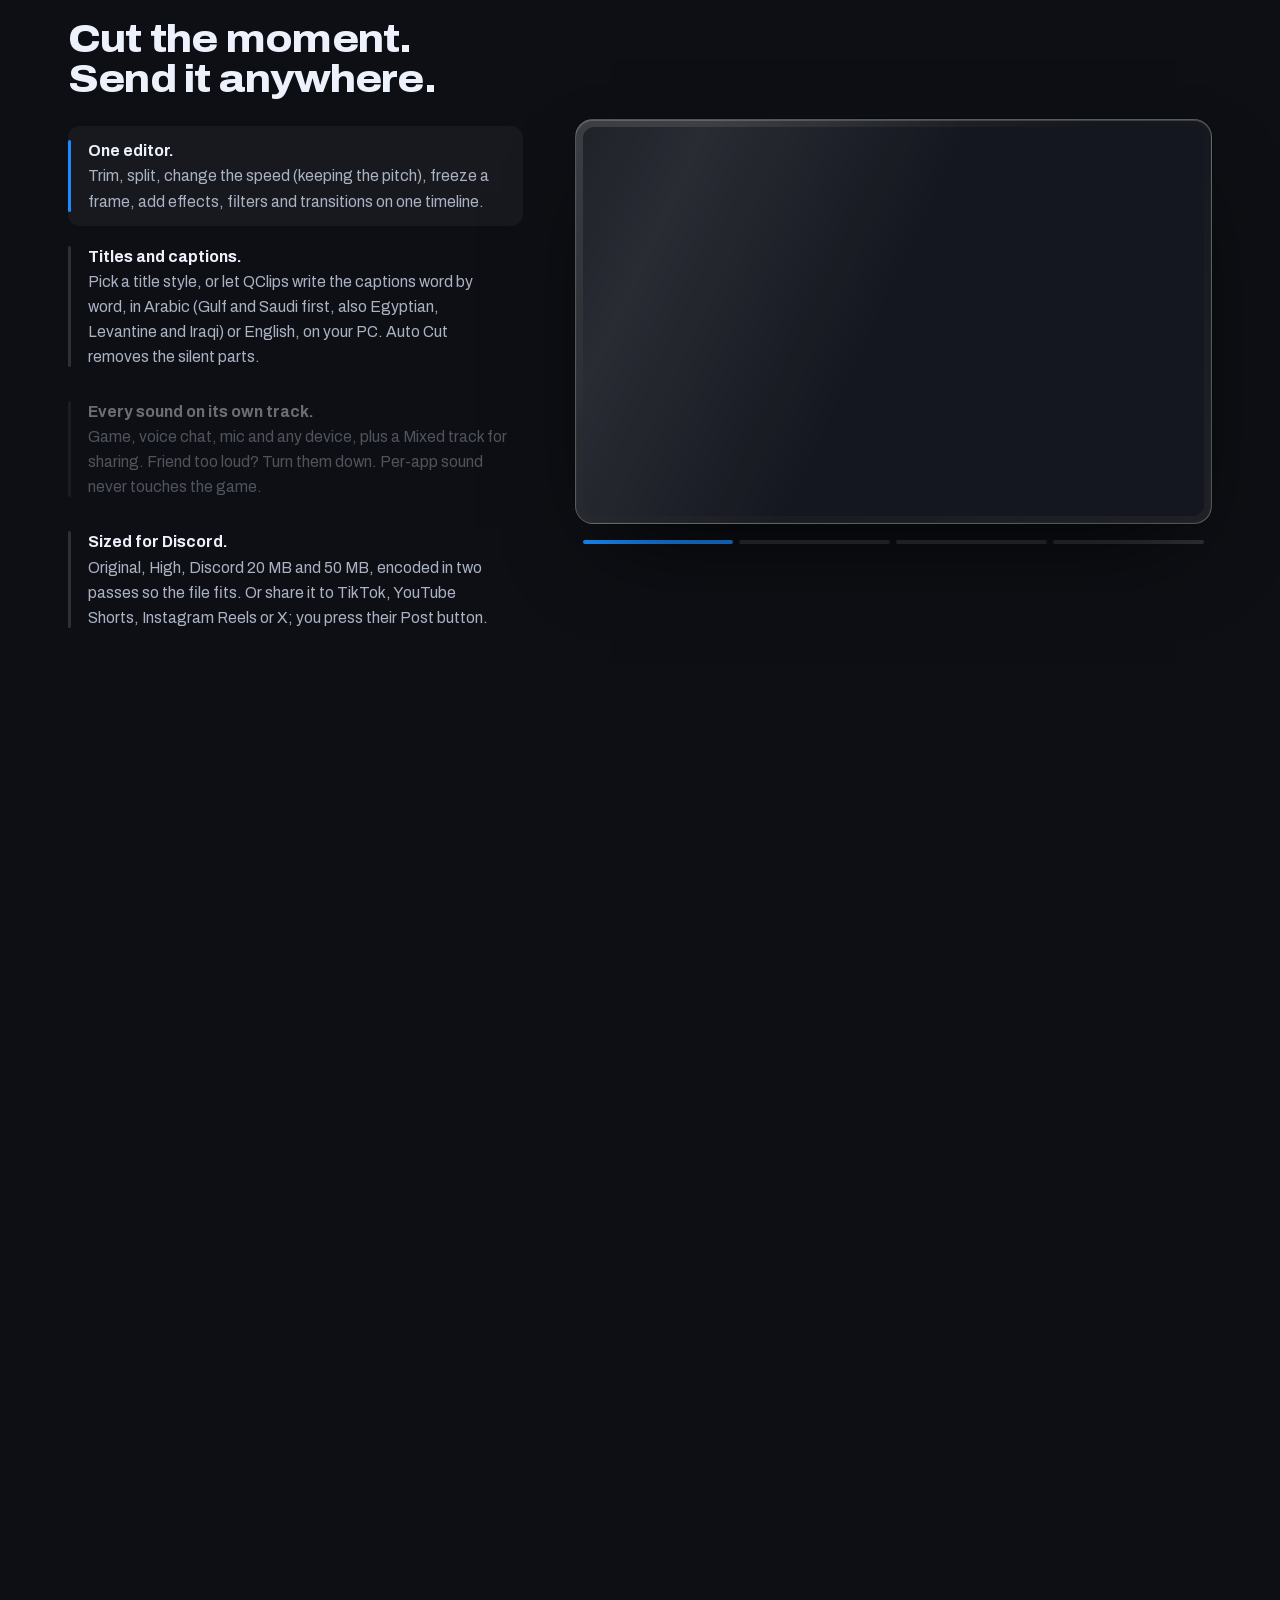
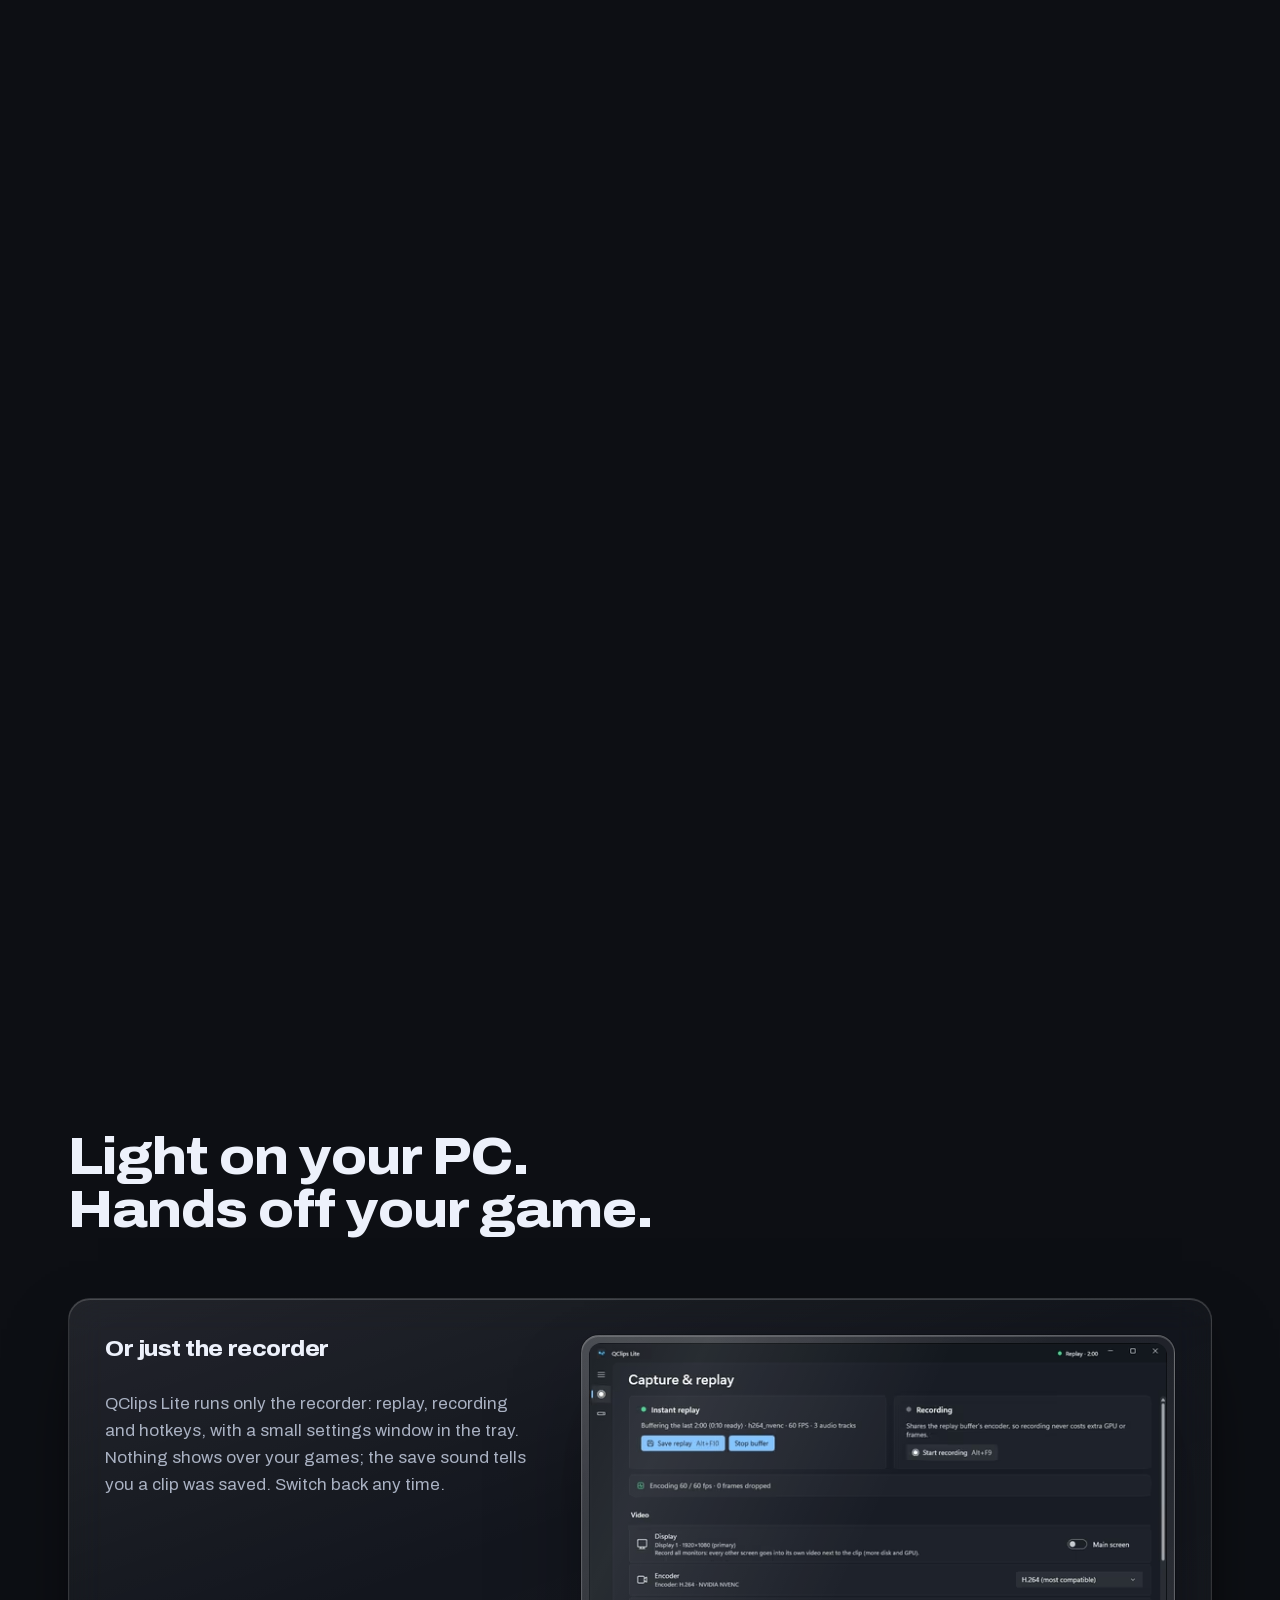
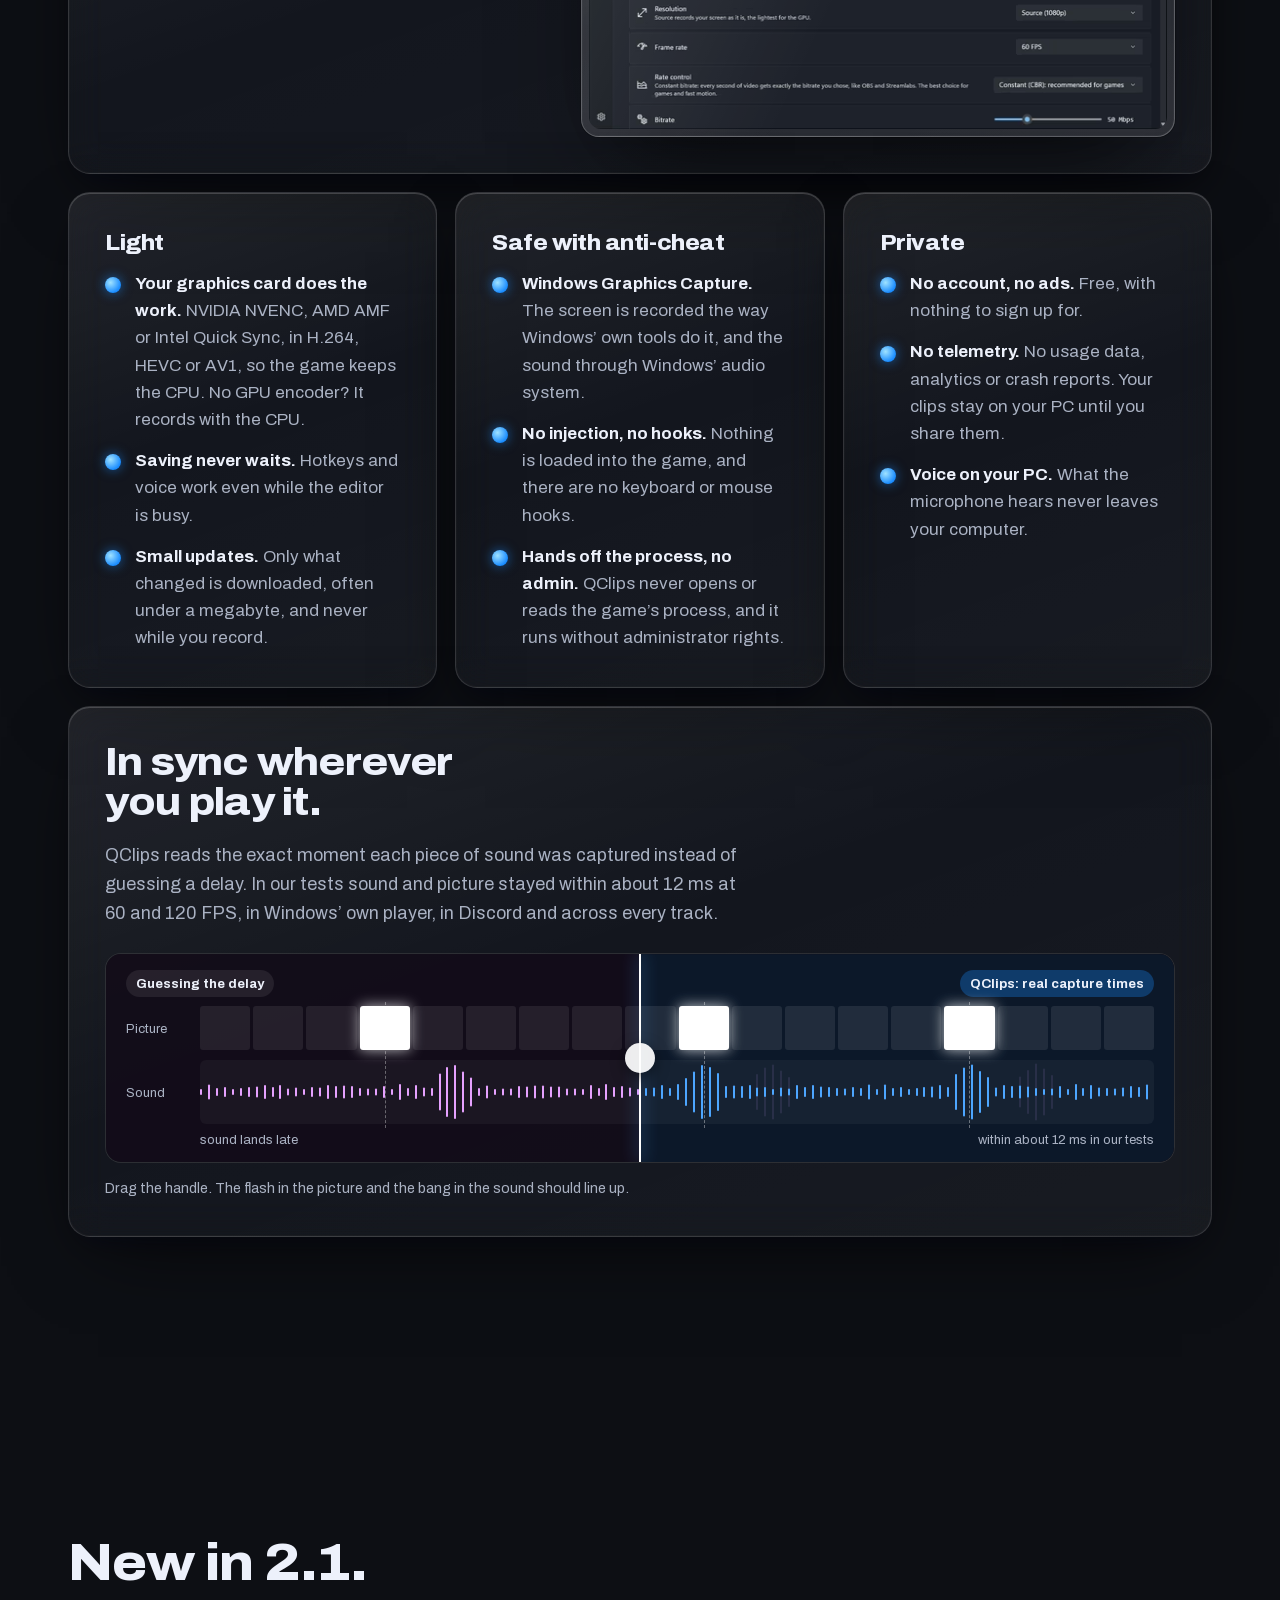
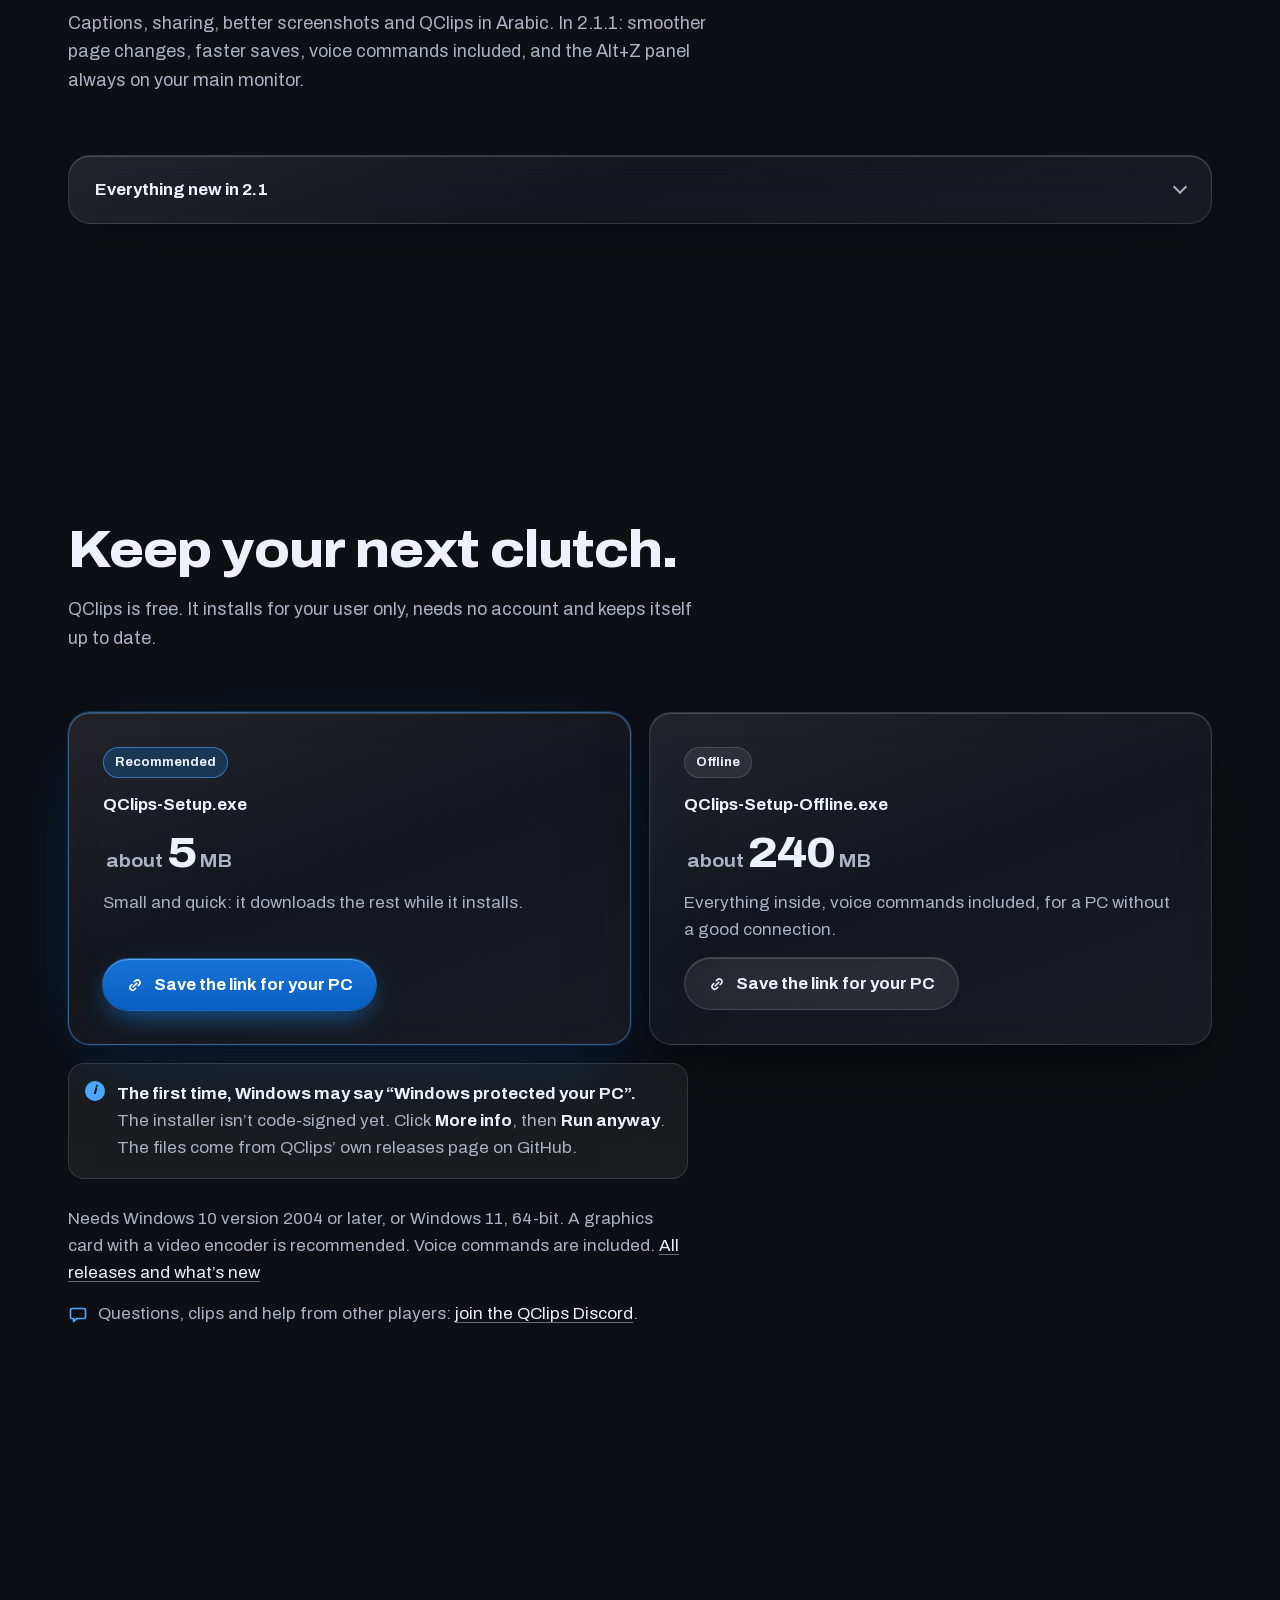
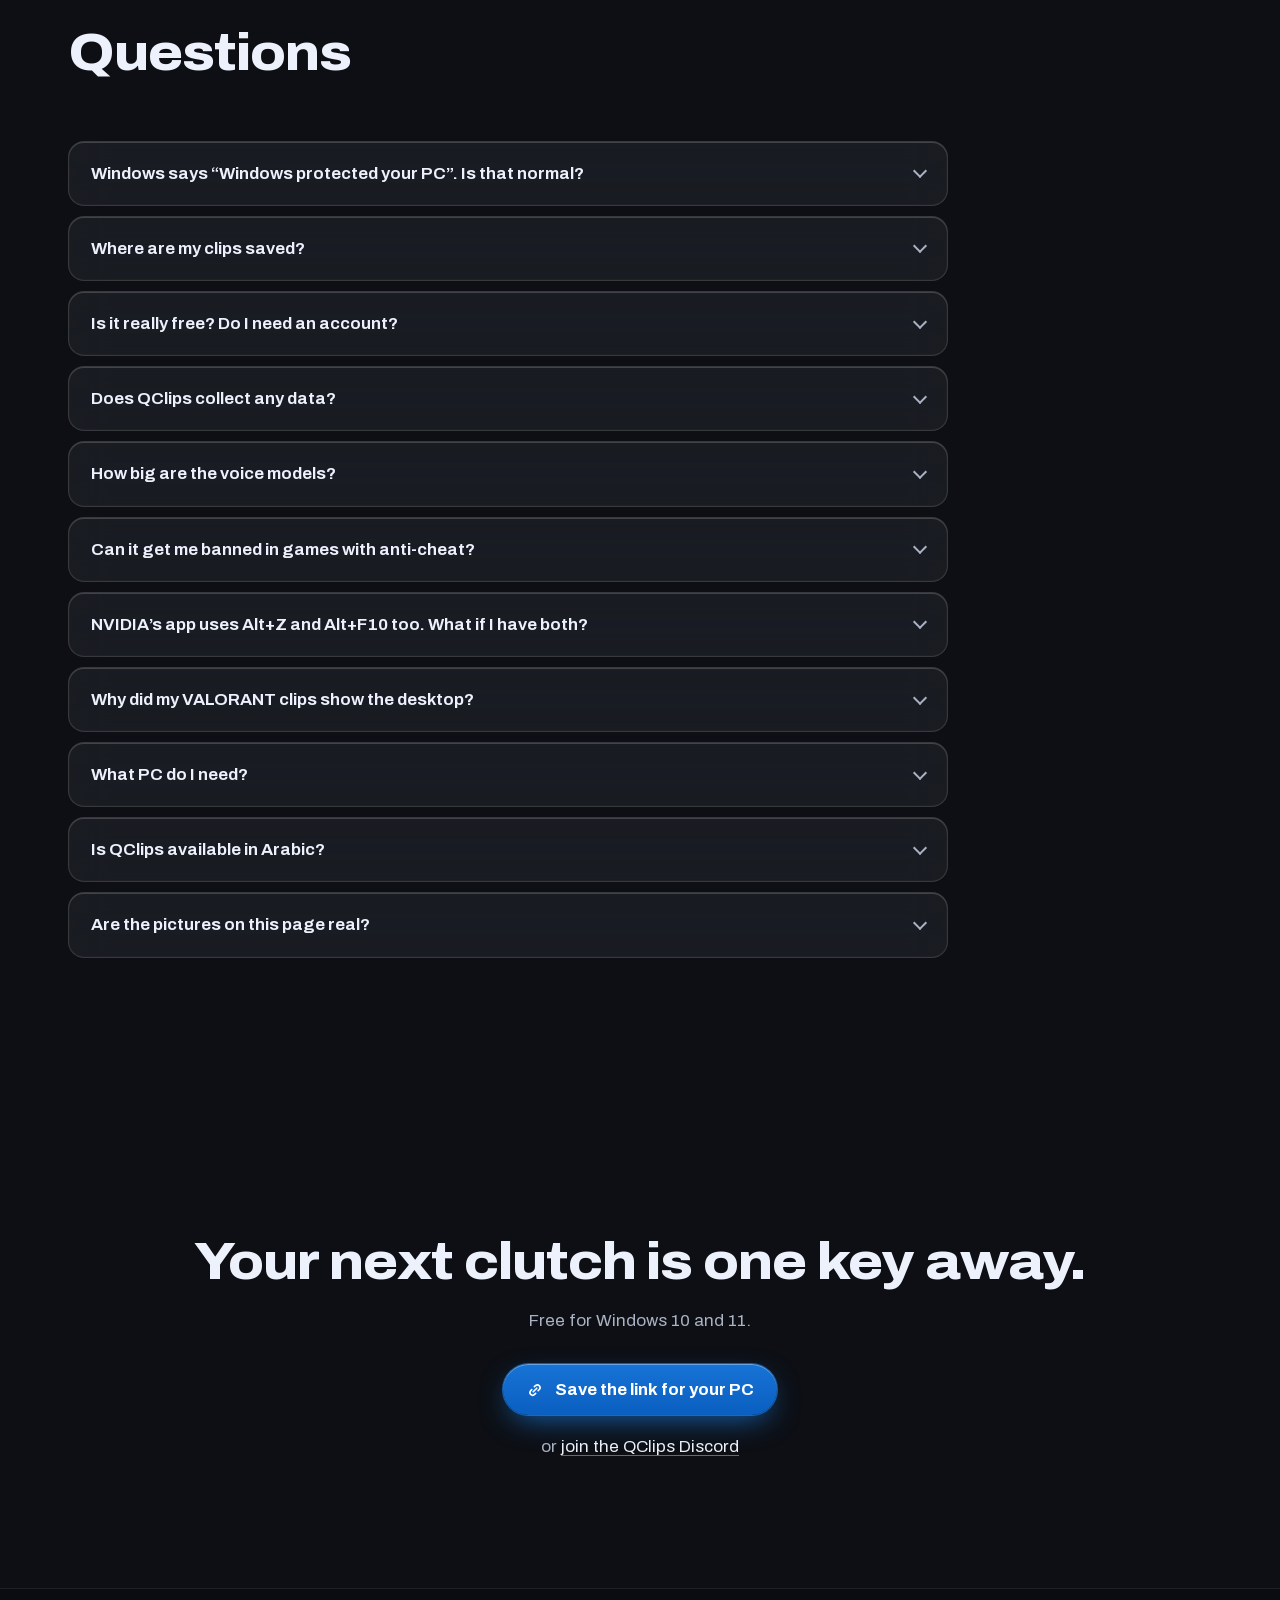
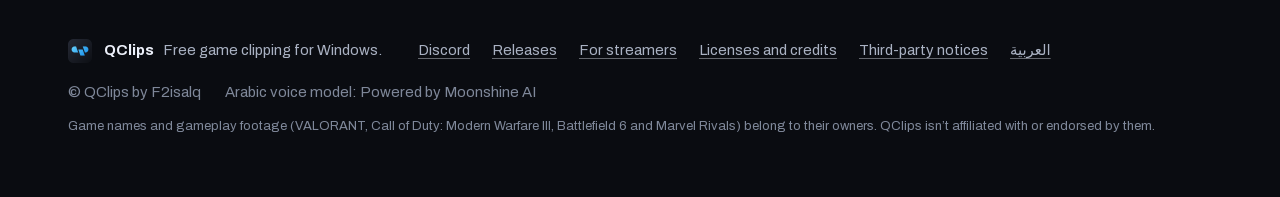
==== commit 681a1d80: "Home page: phones save the link for the PC, films stay still on phones and with data saver, voice sc" ====
--- a/index.html
+++ b/index.html
@@ -69,7 +69,7 @@
             Download for Windows <small>5 MB</small></a>
           <a class="cta-link" href="#download">Offline installer and requirements</a>
         </div>
-        <p class="fine">Free for Windows 10 (2004 or later) and 11, 64-bit. No account, no ads, no telemetry.</p>
+        <p class="fine">Free for Windows 10 (2004 or later) and 11, 64&#8209;bit. No account, no ads, no telemetry.</p>
       </div>
 
       <div class="stack" role="img" aria-label="Screenshots of QClips: the clip library, the editor with a big “CLUTCH” title over a clip, the Alt+Z panel and the “Saved last 30s” notification.">
@@ -130,7 +130,7 @@
       <li data-reveal style="--i:2"><b>Test it first.</b> Start test shows what it heard and which phrase matched.</li>
       <li data-reveal style="--i:3"><b>Nothing to download.</b> English and Arabic models come with QClips, from either installer. The Arabic model is Powered by Moonshine AI.</li>
     </ul>
-    <div class="mid-cta" data-reveal><a class="btn primary" href="https://github.com/F2isalq/QClips-Releases/releases/latest/download/QClips-Setup.exe"><svg viewBox="0 0 20 20" aria-hidden="true"><path d="M10 3v10m0 0l-4-4m4 4l4-4M4 16h12" fill="none" stroke="currentColor" stroke-width="1.9" stroke-linecap="round" stroke-linejoin="round"/></svg> Download for Windows <small>5 MB</small></a><span>Free, no account. Voice commands included.</span></div>
+    <div class="mid-cta" data-reveal><a class="btn primary" href="https://github.com/F2isalq/QClips-Releases/releases/latest/download/QClips-Setup.exe"><svg viewBox="0 0 20 20" aria-hidden="true"><path d="M10 3v10m0 0l-4-4m4 4l4-4M4 16h12" fill="none" stroke="currentColor" stroke-width="1.9" stroke-linecap="round" stroke-linejoin="round"/></svg> Download for Windows <small>5 MB</small></a></div>
   </div>
 </section>
 
@@ -199,24 +199,6 @@
   </div>
 </section>
 
-<!-- The rest of the app -->
-<section class="sec" id="app" aria-labelledby="app-title">
-  <div class="wrap">
-    <div class="sec-head" data-reveal>
-      <h2 id="app-title">Everything in its place.</h2>
-      <p>Your clips, the recorder and your disk space, each on its own page.</p>
-    </div>
-    <div class="glass panel app-one" data-reveal>
-      <div class="app-text">
-        <h3>Storage</h3>
-        <p>See how much space your clips take, move them all to another drive with their edits, and set an optional size limit. Favourites are kept.</p>
-        <h3>Capture and replay</h3>
-        <p>Replay length, quality, encoder and frame rate on one page. The replay keeps running while you play.</p>
-      </div>
-      <div class="screen"><picture><source type="image/avif" srcset="img/storage-800.avif 793w, img/storage-1600.avif 1586w" sizes="(max-width: 1060px) 90vw, 680px"><img src="img/storage-800.webp" srcset="img/storage-800.webp 793w, img/storage-1600.webp 1586w" sizes="(max-width: 1060px) 90vw, 680px" width="1586" height="460" loading="lazy" decoding="async" alt="The Storage page: the space clips take, the clips folder, file names and the storage limit."></picture></div>
-    </div>
-  </div>
-</section>
 
 <!-- Light, private, safe: what QClips never does to your game or your PC -->
 <section class="sec safe" id="safe" aria-labelledby="safe-title">
@@ -355,8 +337,8 @@
       </div>
     </div>
     <p class="dl-note" id="install-note" data-reveal><b>The first time, Windows may say “Windows protected your PC”.</b> The installer isn’t code-signed yet. Click <strong>More info</strong>, then <strong>Run anyway</strong>. The files come from QClips’ own releases page on GitHub.</p>
-    <p class="req" data-reveal>Needs Windows 10 version 2004 or later, or Windows 11, 64-bit. A graphics card with a video encoder is recommended. Voice commands are included. <a href="https://github.com/F2isalq/QClips-Releases/releases">All releases and what’s new</a></p>
-    <p class="discord-row" data-reveal><svg viewBox="0 0 20 20" aria-hidden="true"><path d="M4 4.5h12a1.5 1.5 0 0 1 1.5 1.5v7a1.5 1.5 0 0 1-1.5 1.5H9l-3.5 3v-3H4A1.5 1.5 0 0 1 2.5 13V6A1.5 1.5 0 0 1 4 4.5z" fill="none" stroke="currentColor" stroke-width="1.7" stroke-linejoin="round"/></svg> Questions, clips and help from other players: <a href="https://discord.gg/5JWv6QUvh6">join the QClips Discord</a>.</p>
+    <p class="req" data-reveal>Needs Windows 10 version 2004 or later, or Windows 11, 64&#8209;bit. A graphics card with a video encoder is recommended. Voice commands are included. <a href="https://github.com/F2isalq/QClips-Releases/releases">All releases and what’s new</a></p>
+    <p class="discord-row" data-reveal><svg viewBox="0 0 20 20" aria-hidden="true"><path d="M4 4.5h12a1.5 1.5 0 0 1 1.5 1.5v7a1.5 1.5 0 0 1-1.5 1.5H9l-3.5 3v-3H4A1.5 1.5 0 0 1 2.5 13V6A1.5 1.5 0 0 1 4 4.5z" fill="none" stroke="currentColor" stroke-width="1.7" stroke-linejoin="round"/></svg> <span>Questions, clips and help from other players: <a href="https://discord.gg/5JWv6QUvh6">join the QClips Discord</a>.</span></p>
   </div>
 </section>
 
@@ -419,7 +401,7 @@
       <details>
         <summary>What PC do I need?</summary>
         <div class="a">
-          <p>Windows 10 version 2004 (build 19041) or later, or Windows 11, 64-bit. A graphics card with a video encoder (NVIDIA NVENC, AMD AMF or Intel Quick Sync) is recommended; without one, QClips records with the CPU. The app takes about 250 MB, plus room for your clips.</p>
+          <p>Windows 10 version 2004 (build 19041) or later, or Windows 11, 64&#8209;bit. A graphics card with a video encoder (NVIDIA NVENC, AMD AMF or Intel Quick Sync) is recommended; without one, QClips records with the CPU. The app takes about 250 MB, plus room for your clips.</p>
         </div>
       </details>
       <details>
@@ -442,7 +424,7 @@
 <section class="end-cta" aria-labelledby="end-title">
   <div class="wrap" data-reveal>
     <h2 id="end-title">Your next clutch is one key away.</h2>
-    <p>Free for Windows 10 and 11. No account, no ads, no telemetry.</p>
+    <p>Free for Windows 10 and 11.</p>
     <a class="btn primary" href="https://github.com/F2isalq/QClips-Releases/releases/latest/download/QClips-Setup.exe"><svg viewBox="0 0 20 20" aria-hidden="true"><path d="M10 3v10m0 0l-4-4m4 4l4-4M4 16h12" fill="none" stroke="currentColor" stroke-width="1.9" stroke-linecap="round" stroke-linejoin="round"/></svg> Download for Windows <small>5 MB</small></a>
     <p class="end-alt">or <a href="https://discord.gg/5JWv6QUvh6">join the QClips Discord</a></p>
   </div>
--- a/css/cine.css
+++ b/css/cine.css
@@ -63,7 +63,7 @@
 .say-heard { margin: 0; font-size: .82rem; font-weight: 650; color: var(--muted); white-space: nowrap; display: inline-flex; align-items: center; gap: 8px; }
 .say-heard::before { content: ""; width: 8px; height: 8px; border-radius: 50%; background: #3ccf7d; }
 html[lang="ar"] .say-words { direction: rtl; }
-.say-lib { position: absolute; inset-inline-end: -2%; bottom: 0; width: 66%; z-index: 3; }
+.say-lib { position: absolute; inset-inline-end: -2%; bottom: 0; width: 66%; z-index: 1; }
 
 .say-facts { list-style: none; margin: 0 0 clamp(60px, 9vw, 120px); padding: 0; display: grid; grid-template-columns: repeat(4, minmax(0, 1fr)); gap: 14px; }
 .say-facts li {
@@ -172,12 +172,6 @@
 .rm .film-toggle { display: none; }
 @media (prefers-reduced-motion: reduce) { .film-toggle { display: none; } }
 
-/* the app cards: the wide storage page gets the wide card, the "Clip saved" picture keeps to the corner with the notice */
-@media (min-width: 1061px) {
-  .b-sto { grid-column: span 7; }
-  .b-lite { grid-column: span 5; }
-}
-.b-lite .screen img { aspect-ratio: 16 / 8; object-fit: cover; object-position: 100% 0; }
 
 /* readable white on the main buttons (4.7:1 and up) and the skip link */
 .btn.primary { background: linear-gradient(180deg, #1773d6, #0a5fc0); }
@@ -206,11 +200,6 @@
 .azs .az-ctl > span { flex-basis: 100%; }
 @media (max-width: 1060px) { .try-grid { grid-template-columns: 1fr; } }
 
-/* storage and capture: the words beside the storage page */
-.app-one { display: grid; grid-template-columns: minmax(0, 5fr) minmax(0, 7fr); gap: clamp(24px, 4vw, 56px); align-items: center; }
-.app-text h3 { font-size: 1.3rem; }
-.app-text p { color: var(--muted); margin: 8px 0 22px; }
-.app-text p:last-child { margin-bottom: 0; }
 
 /* a download button after the voice scene, and the page's closing call */
 .say-facts { margin-bottom: 28px; }
@@ -227,7 +216,6 @@
 .sec-head p, .sync .sec-head p { max-width: 36em; }
 .badge, .gap { font-size: .8125rem; }
 @media (max-width: 1060px) {
-  .app-one { grid-template-columns: 1fr; }
 }
 @media (max-width: 560px) {
   .safe .sec-head h2 { font-size: 1.7rem; }
@@ -244,3 +232,23 @@
 .azs h2 { font-size: clamp(1.75rem, 2.3vw, 2.15rem); }
 @media (min-width: 1061px) { .azs h2 .m { white-space: nowrap; } }
 @media (max-width: 560px) { .azs h2 { font-size: 1.55rem; } .azs h2 .m { white-space: nowrap; } }
+
+/* phones and data saver: the films stay still pictures, so there is nothing to pause */
+.lean .film-toggle { display: none; }
+/* not on Windows: say so under the hero buttons */
+.pc-note { margin-top: 14px; color: var(--text); font-weight: 600; }
+
+/* the Discord line wraps as one sentence */
+.discord-row { align-items: flex-start; }
+.discord-row svg { margin-top: .2em; }
+
+/* comfortable line length, readable captions, no key cap under 13px */
+.dl-note, .req { max-width: 62ch; }
+.faq .a p { max-width: 68ch; }
+.cap { color: var(--muted); }
+kbd { font-size: max(.82em, 13px); }
+
+@media (max-width: 560px) {
+  .cmp .tag { font-size: .72rem; }
+  .cmp .after .tag { top: auto; bottom: 10px; }
+}
